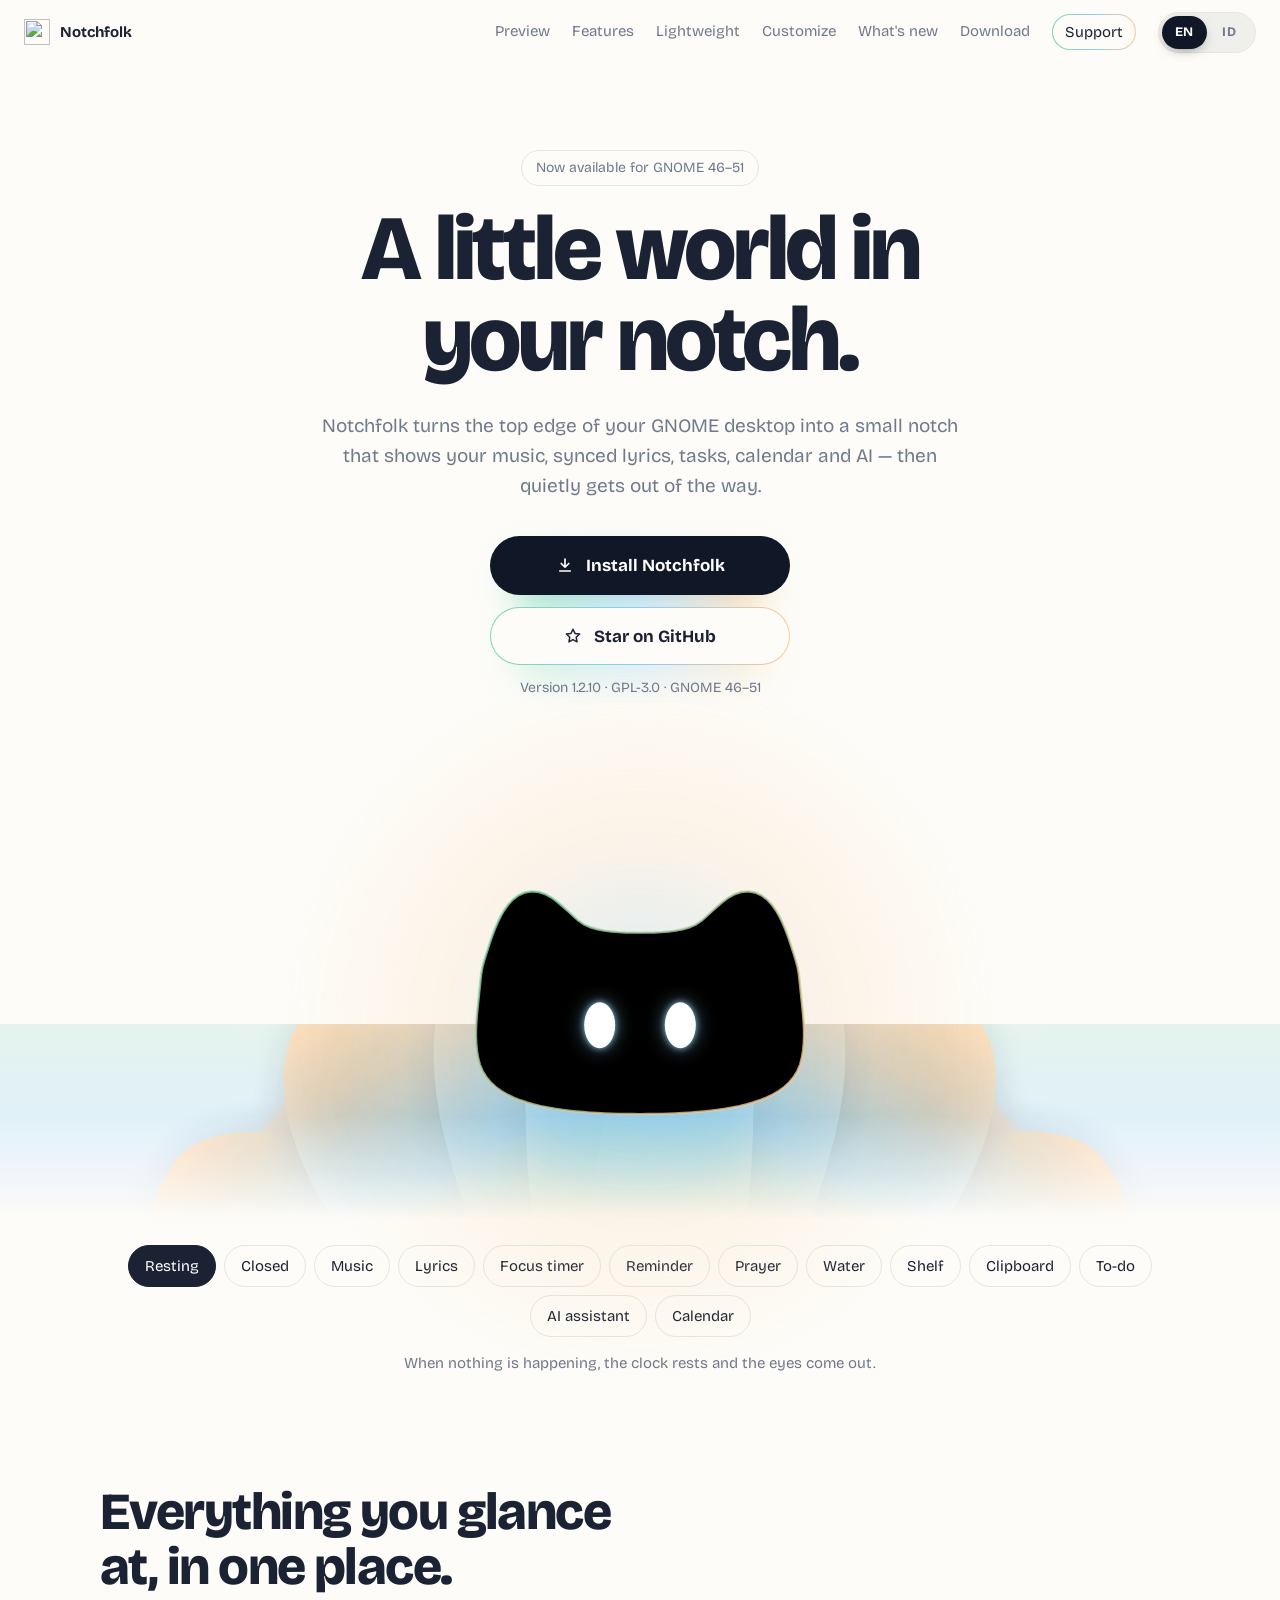
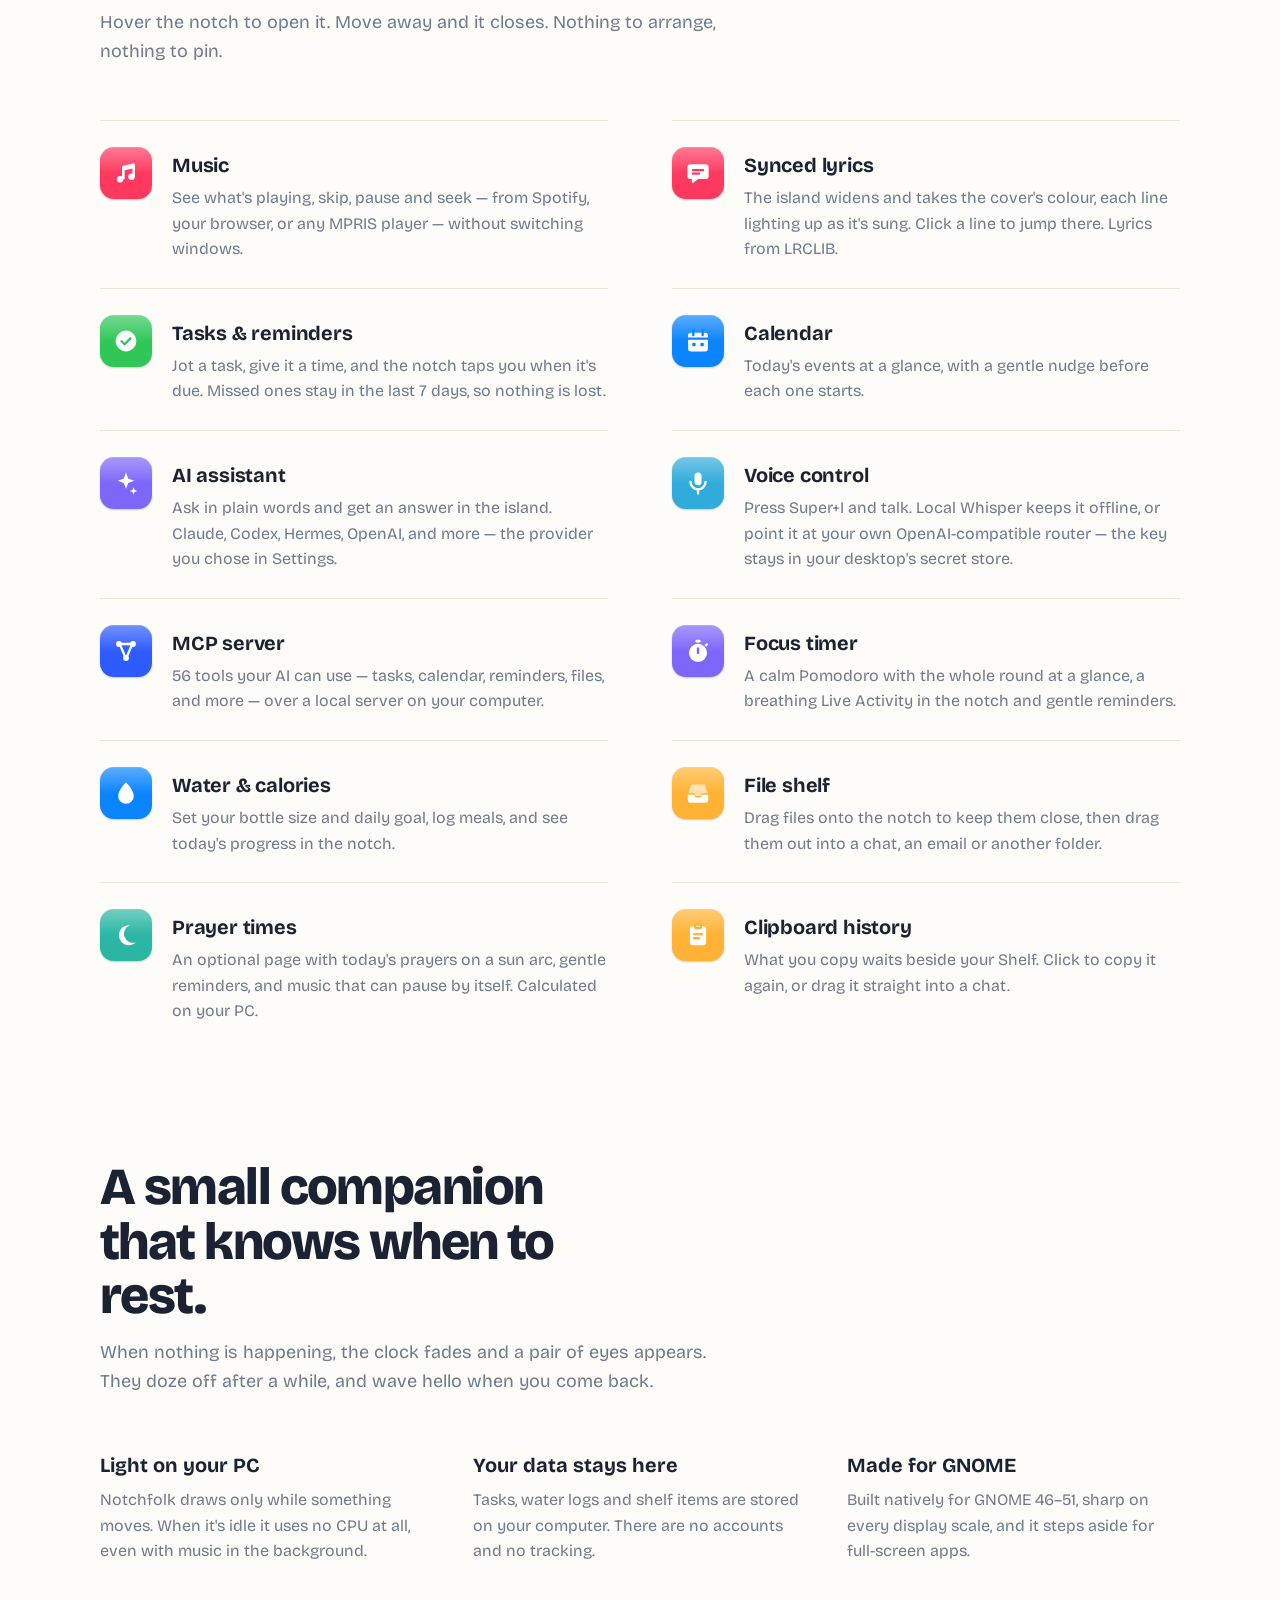
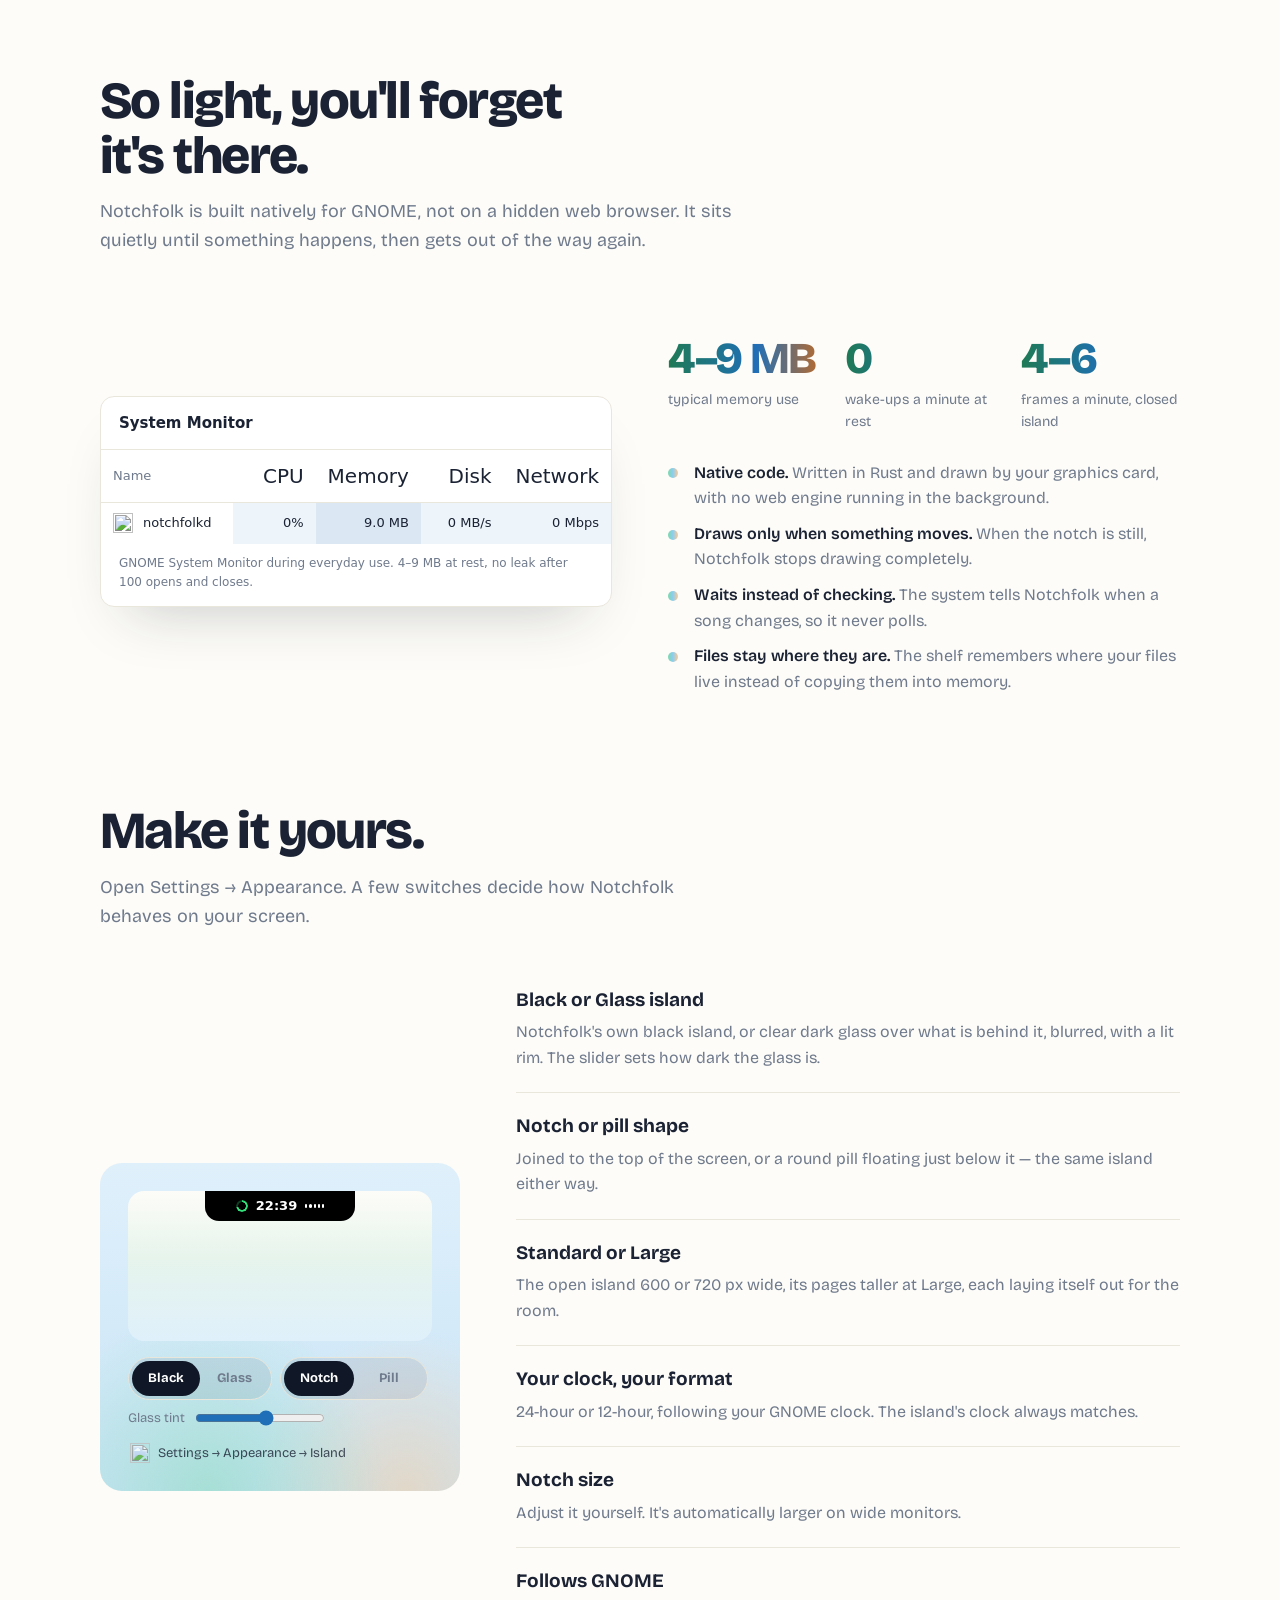
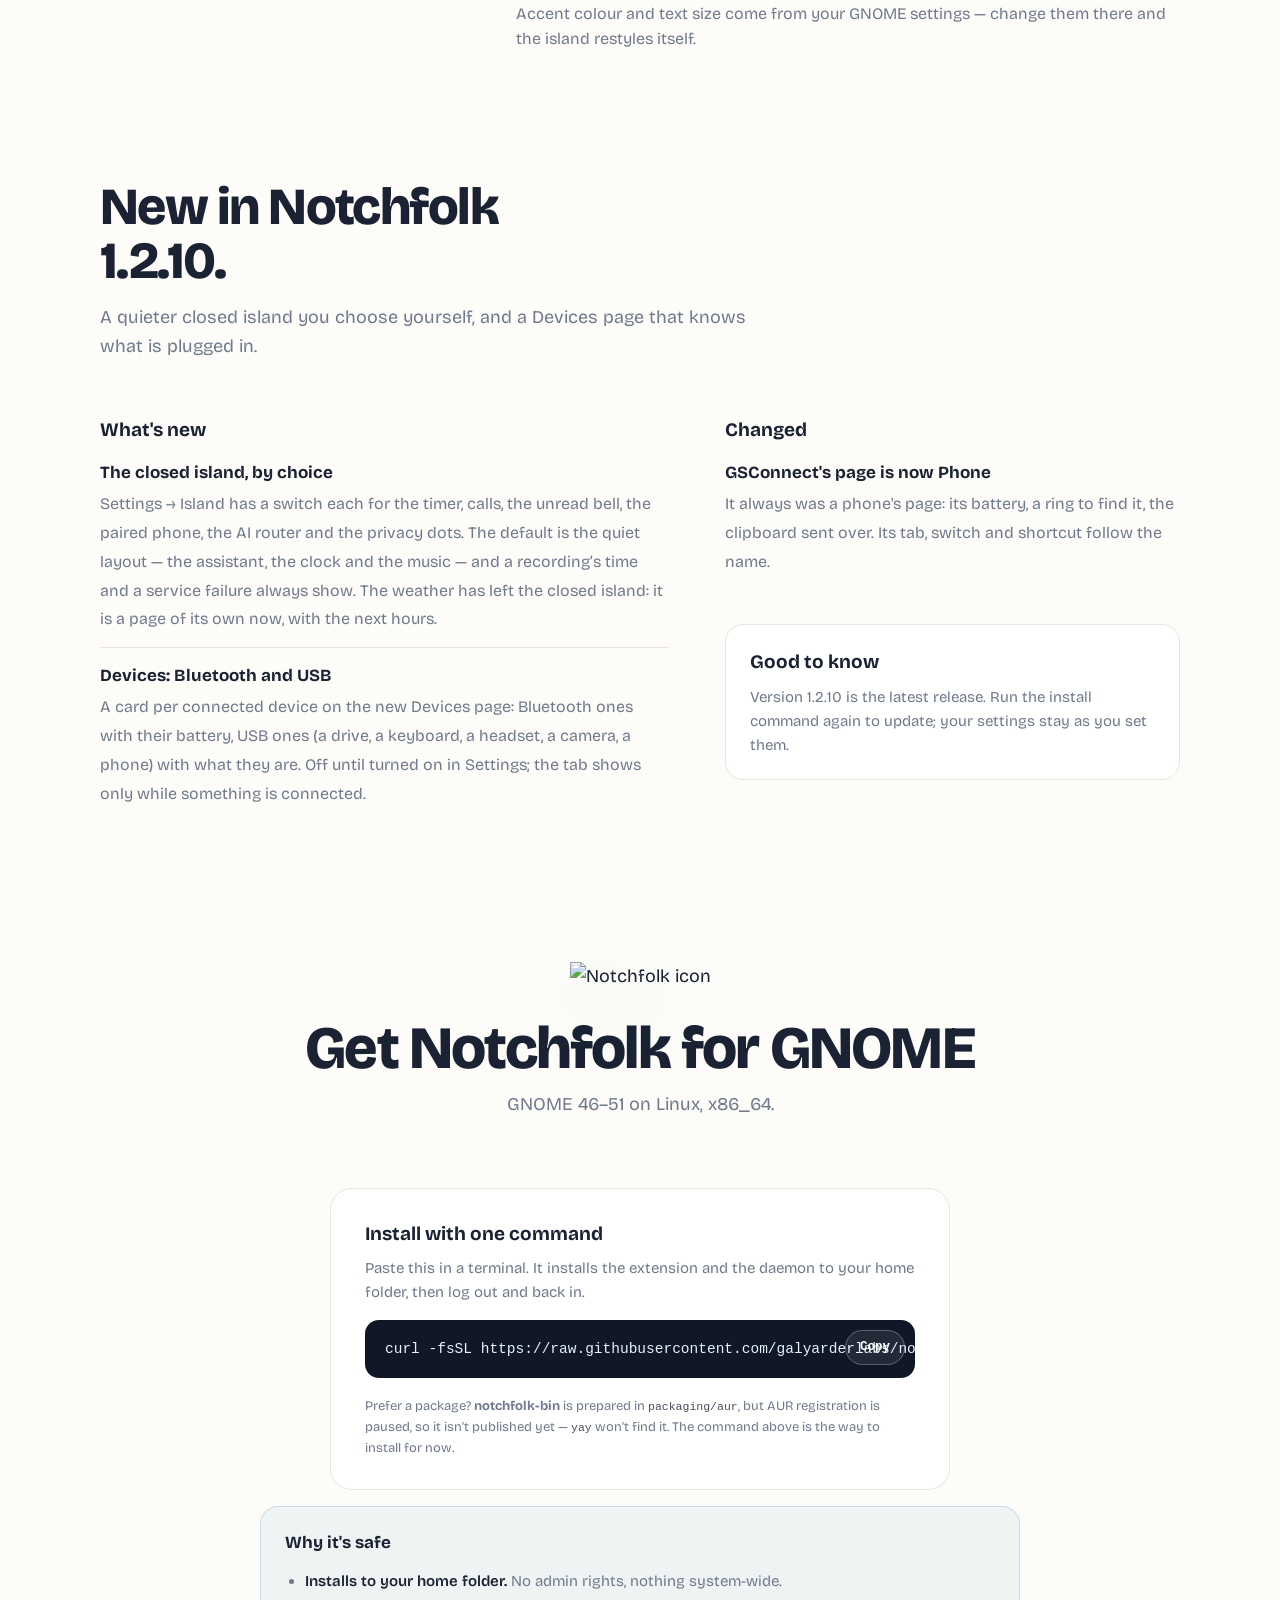
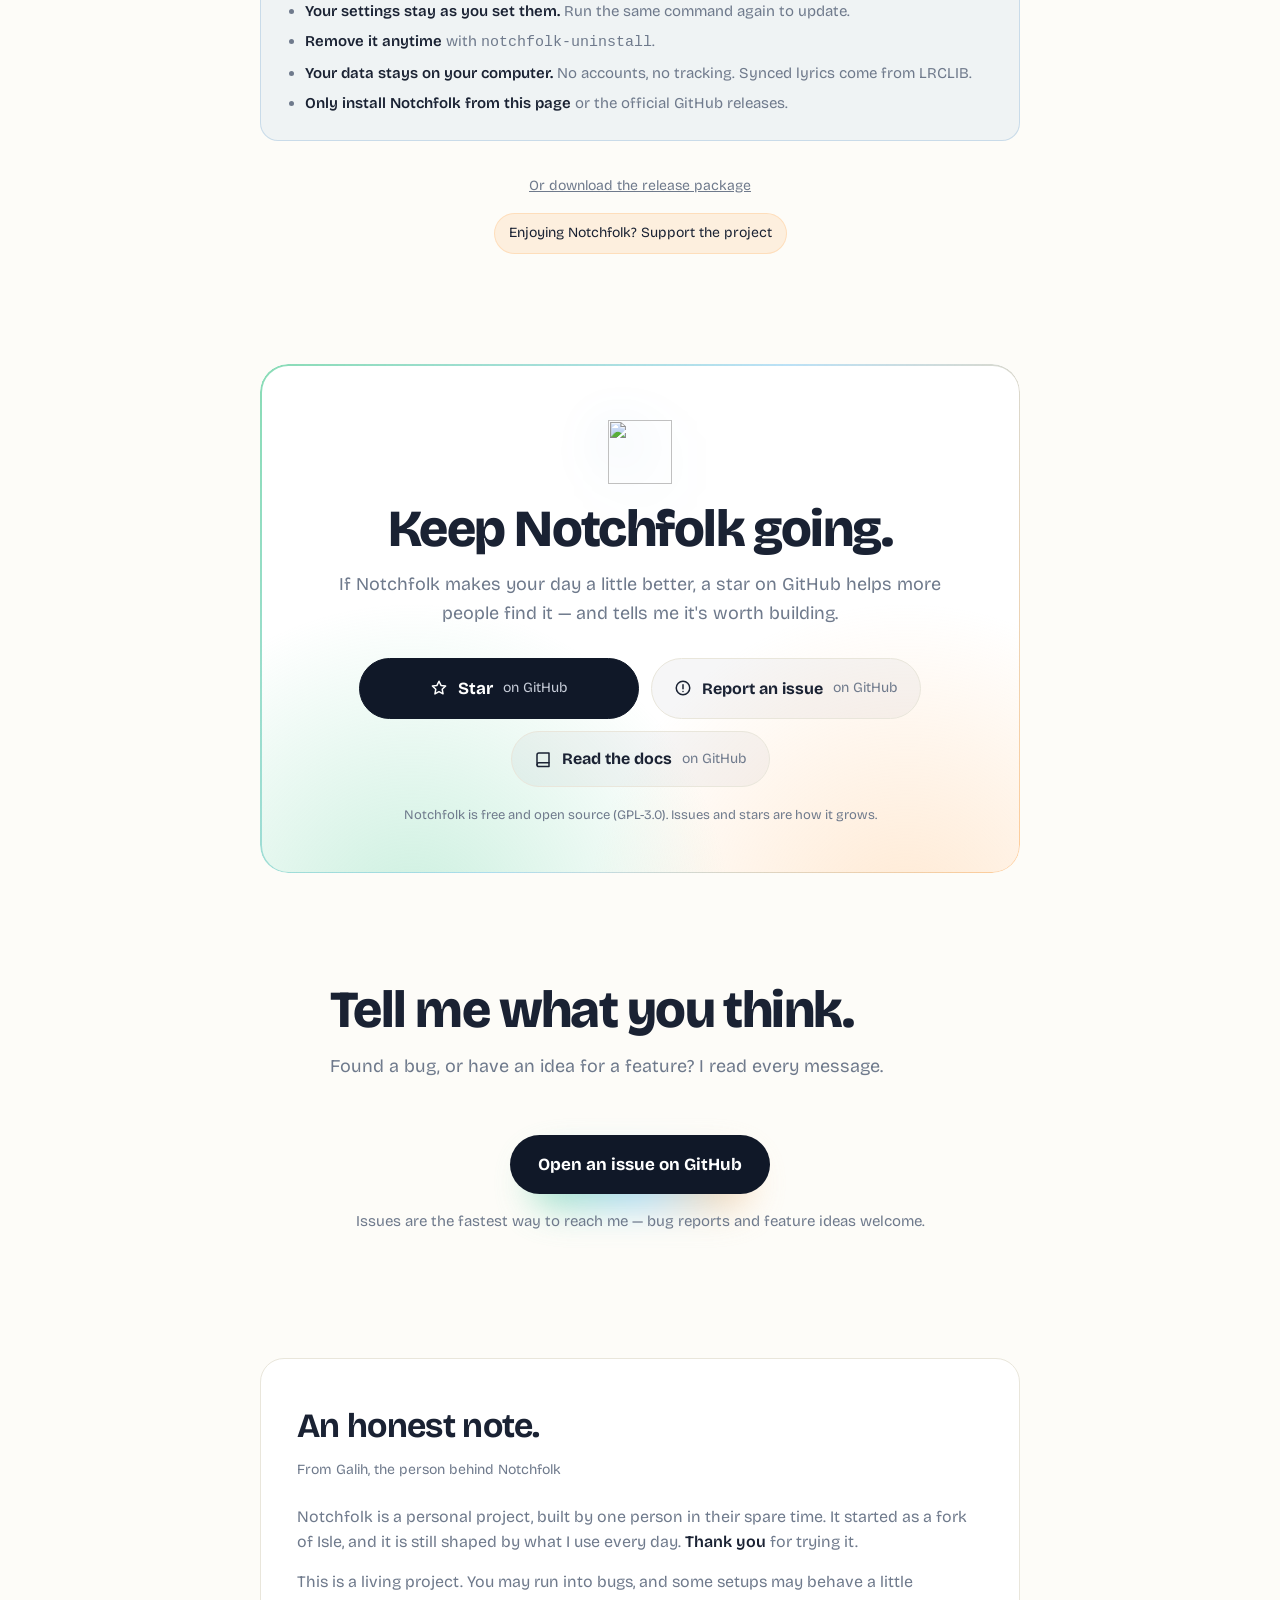
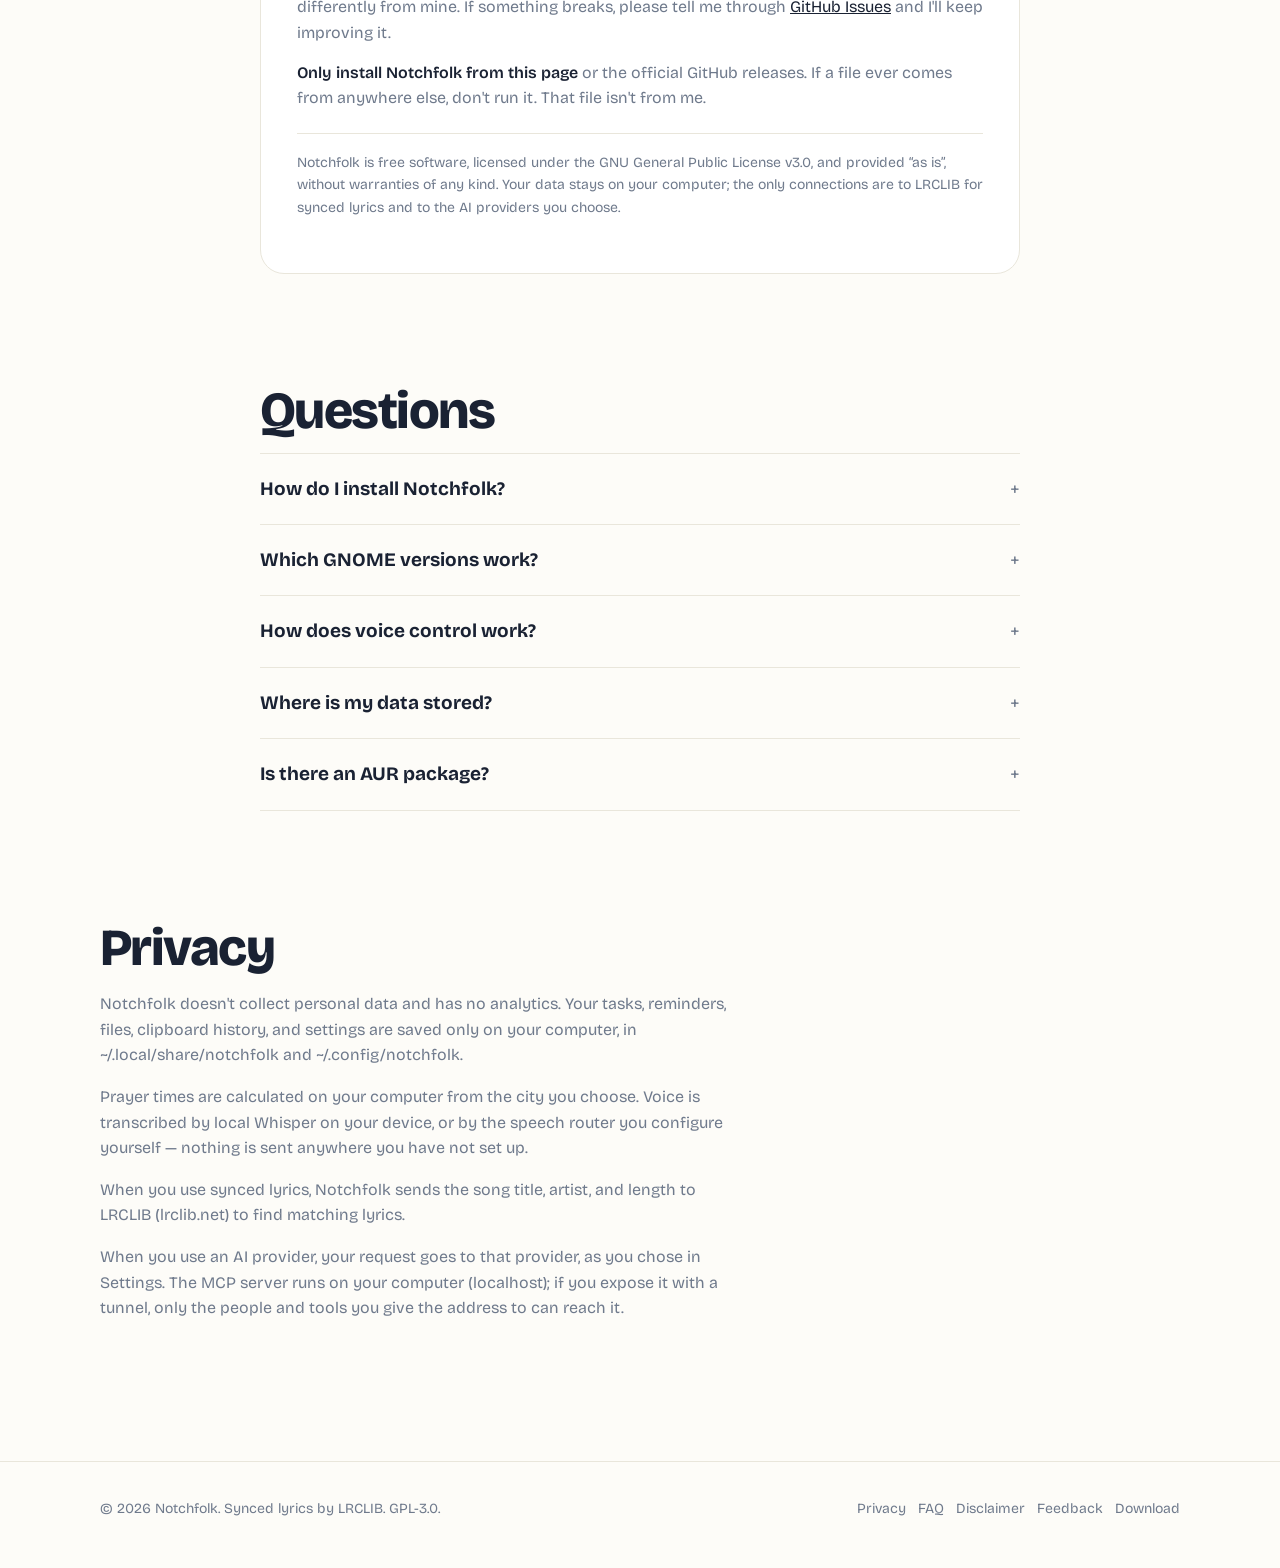
==== docs/index.html @ e4ed9cf8 "Merge pull request #57 from galyarderlabs/vibe/compact-privacy-dots-27dba9 feat(compact): the privac" ====
<!DOCTYPE html>
<html lang="en">
<head>
<meta charset="utf-8">
<meta name="viewport" content="width=device-width, initial-scale=1, viewport-fit=cover">
<title>Notchfolk: a living notch for GNOME</title>
<meta name="description" content="Notchfolk turns the top edge of your GNOME desktop into a small, living notch for music, synced lyrics, tasks, calendar and AI.">
<meta property="og:title" content="Notchfolk: a living notch for GNOME">
<meta property="og:description" content="Music, synced lyrics, tasks, calendar, AI assistant and a file shelf, tucked into the top of your screen.">
<meta property="og:image" content="https://galyarderlabs.github.io/notchfolk/images/banner.png">
<meta property="og:url" content="https://galyarderlabs.github.io/notchfolk/">
<meta name="twitter:card" content="summary">
<link rel="icon" type="image/png" href="images/icon.png">
<link rel="preconnect" href="https://fonts.googleapis.com">
<link rel="preconnect" href="https://fonts.gstatic.com" crossorigin>
<link href="https://fonts.googleapis.com/css2?family=Bricolage+Grotesque:opsz,wght@12..96,400..800&display=swap" rel="stylesheet">
<style>
/* ===== Tokens ================================================================ */
:root {
  color-scheme: light;
  --void: #fdfcf8;
  --panel: #ffffff;
  --ink: #1a2233;
  --mist: #6f7a8c;
  --line: #e9e6db;
  --cyan: #1f6fb8;
  --indigo: #1f7a54;
  --violet: #c96a1e;
  --glow: linear-gradient(90deg, #7dd8ae, #8ecdf0 50%, #ffc890);
  --font: "Bricolage Grotesque", "Segoe UI Variable Display", "Segoe UI", system-ui, sans-serif;
  --ui: "Cantarell", "Segoe UI Variable Text", "Segoe UI", system-ui, sans-serif; /* huruf di dalam notch = huruf aplikasinya */
  --spring: cubic-bezier(0.34, 1.32, 0.5, 1);
  --u: 1.3; /* skala notch di layar laptop: 1 dp = --u px (diatur JS) */
}
* { box-sizing: border-box; }
html { scroll-behavior: smooth; -webkit-text-size-adjust: 100%; }
body {
  margin: 0; background: var(--void); color: var(--ink);
  font-family: var(--font); font-size: 18px; line-height: 1.6;
  -webkit-font-smoothing: antialiased;
  padding-bottom: env(safe-area-inset-bottom, 0px);
}
a { color: inherit; }
:focus-visible { outline: 2px solid var(--cyan); outline-offset: 3px; border-radius: 6px; }
.wrap { width: min(1080px, 100% - 48px); margin-inline: auto; }

/* ===== Bilah atas + notch maskot di tepi halaman ================================= */
.bar {
  position: fixed; inset: 0 0 auto 0; z-index: 40;
  display: flex; justify-content: space-between; align-items: center; gap: 12px;
  padding: calc(12px + env(safe-area-inset-top, 0px)) 24px 12px; font-size: 15px;
  transition: background .3s ease, box-shadow .3s ease;
}
.bar.scrolled {
  background: rgba(253,252,248,.78);
  -webkit-backdrop-filter: blur(20px) saturate(180%);
  backdrop-filter: blur(20px) saturate(180%);
  box-shadow: 0 1px 0 var(--line);
}
.brand { display: flex; align-items: center; gap: 10px; text-decoration: none; font-weight: 700; }
.brand img { width: 26px; height: 26px; }
.bar nav { display: flex; gap: 22px; }
.bar nav a { text-decoration: none; color: var(--mist); }
.bar nav a:hover { color: var(--ink); }


.ambient {
  position: absolute; inset: auto 0 0 0; height: 90%; pointer-events: none;
  background: var(--glow);
  -webkit-mask: linear-gradient(to top, #000, rgba(0,0,0,.55) 30%, rgba(0,0,0,.12) 70%, transparent);
          mask: linear-gradient(to top, #000, rgba(0,0,0,.55) 30%, rgba(0,0,0,.12) 70%, transparent);
}
.eyes { position: absolute; inset: 0; display: flex; justify-content: center; align-items: center; }
.eye {
  border-radius: 50%; background: #fff;
  box-shadow: 0 0 6px 1px rgba(120,190,255,.6), 0 0 14px 4px rgba(80,140,255,.28);
  animation: blink 4.2s infinite;
}
@keyframes blink { 0%, 92%, 100% { transform: scaleY(1); } 95% { transform: scaleY(.1); } }

/* ===== Hero ======================================================================= */
.hero { text-align: center; padding: 150px 0 30px; }
.hero h1 { margin: 0 auto; max-width: 13ch; font-size: clamp(44px, 8vw, 92px); line-height: .98; font-weight: 800; letter-spacing: -.035em; }
.hero .lede { margin: 26px auto 0; max-width: 34em; color: var(--mist); font-size: 19px; }
.cta { margin-top: 34px; display: flex; flex-direction: column; align-items: center; gap: 12px; }
.btn {
  position: relative; display: inline-flex; align-items: center; gap: 12px;
  padding: 16px 28px; border-radius: 999px; background: #101828; color: #fff;
  font-weight: 700; font-size: 17px; text-decoration: none; transition: transform .25s var(--spring);
}
.btn::before { content: ""; position: absolute; inset: 40% 8% -14px; z-index: -1; border-radius: 999px; background: var(--glow); filter: blur(18px); opacity: .75; }
.btn:hover { transform: translateY(-2px); }
.btn svg { width: 18px; height: 18px; }
.cta small { color: var(--mist); font-size: 14px; }

/* ===== Waitlist =================================================================== */
.wl { margin-top: 34px; display: flex; flex-direction: column; align-items: center; gap: 14px; }
.wl form {
  position: relative; display: flex; align-items: center; gap: 6px;
  width: min(460px, 100%); padding: 6px; border-radius: 999px;
  background: rgba(26,34,51,.05); border: 1px solid var(--line);
  transition: border-color .2s;
}
.wl form:focus-within { border-color: rgba(26,34,51,.3); }
.wl form::before { /* cahaya maskot di bawah formulir */
  content: ""; position: absolute; inset: 55% 10% -16px; z-index: -1; border-radius: 999px;
  background: var(--glow); filter: blur(20px); opacity: .55;
}
.wl input[type=email] {
  flex: 1; min-width: 0; height: 46px; padding: 0 18px; border: 0; outline: 0;
  background: transparent; color: var(--ink); font: inherit; font-size: 16px;
}
.wl input::placeholder { color: var(--mist); }
.wl button {
  height: 46px; padding: 0 22px; border: 0; border-radius: 999px; cursor: pointer;
  background: #101828; color: #fff; font: inherit; font-size: 16px; font-weight: 700; white-space: nowrap;
  transition: transform .25s var(--spring), opacity .2s;
}
.wl button:hover { transform: translateY(-1px); }
.wl button:disabled { opacity: .6; cursor: default; transform: none; }
.wl .hp { position: absolute; left: -9999px; width: 1px; height: 1px; opacity: 0; } /* jebakan bot */
.wl .count { color: var(--mist); font-size: 15px; min-height: 1.6em; }
.wl .count b { color: var(--ink); font-variant-numeric: tabular-nums; }
.wl .msg { font-size: 15px; min-height: 1.6em; color: var(--mist); }
.wl .msg:empty { display: none; }
.wl .msg.err { color: #b3261e; }
.wl .done { display: none; align-items: center; gap: 10px; padding: 14px 22px; border-radius: 999px; background: rgba(51,224,122,.12); color: #1f7a54; font-weight: 600; text-align: left; }
.wl.joined form { display: none; }
.wl.joined .done { display: inline-flex; }
.soon { display: inline-block; margin-bottom: 18px; padding: 6px 14px; border-radius: 999px; border: 1px solid var(--line); color: var(--mist); font-size: 14px; }
@media (max-width: 480px) {
  .wl form { flex-direction: column; border-radius: 22px; padding: 8px; }
  .wl input[type=email] { width: 100%; text-align: center; }
  .wl button { width: 100%; }
}

/* ===== Laptop pratinjau ============================================================== */
.preview { padding-top: 90px; }
.laptop {
  position: relative; margin-inline: auto; overflow: hidden;
  height: calc(var(--u) * 260px + 30px);
  -webkit-mask: linear-gradient(#000 72%, transparent);
          mask: linear-gradient(#000 72%, transparent);
}
.lid {
  position: absolute; left: 50%; top: 24px; transform: translateX(-50%);
  width: calc(var(--u) * 1180px); height: 900px;
  border-radius: calc(var(--u) * 24px) calc(var(--u) * 24px) 0 0;
  background: linear-gradient(#3a3d45, #24262c 14px);
  padding: 2px; /* tepi aluminium tipis */
}
.bezel {
  position: absolute; inset: 2px; border-radius: inherit; background: #050506;
  padding: calc(var(--u) * 9px); /* bezel tipis */
}
.cam { position: absolute; top: calc(var(--u) * 3.3px); left: 50%; width: 5px; height: 5px; margin-left: -2.5px; border-radius: 50%; background: radial-gradient(circle at 40% 40%, #2b3a55, #0b0f18); }
.screen {
  position: absolute; inset: calc(var(--u) * 9px); bottom: 0; overflow: hidden;
  border-radius: calc(var(--u) * 15px) calc(var(--u) * 15px) 0 0;
  background: #1b2a6b; /* cadangan sebelum wallpaper tergambar */
}

/* Wallpaper: "bunga" cahaya berwarna maskot di atas langit terang.
   Bagian atas sengaja terang supaya notch hitam tampak menonjol. Gambar statis = ringan. */
.wall {
  position: absolute; left: 0; right: 0; top: 0; height: calc(var(--u) * 320px); overflow: hidden;
  background:
    radial-gradient(70% 60% at 50% -12%, #ffffff 0%, rgba(255,255,255,.65) 30%, transparent 62%),
    linear-gradient(180deg, #fdfcf8 0%, #e6f4ec 30%, #dff0fb 60%, #ece3fd 100%);
}
.petal {
  position: absolute; left: 50%; top: calc(var(--u) * 430px);
  width: calc(var(--u) * 175px); height: calc(var(--u) * 420px); margin-left: calc(var(--u) * -87.5px);
  transform-origin: 50% 0; transform: rotate(calc(var(--r) + 180deg));
  border-radius: 50% 50% 46% 46% / 64% 64% 36% 36%;
  background: linear-gradient(0deg, rgba(255,200,144,.95) 0%, rgba(142,205,240,.92) 38%, rgba(125,216,174,.88) 72%, rgba(255,255,255,.95) 100%);
  box-shadow: inset 0 calc(var(--u) * -18px) calc(var(--u) * 40px) rgba(255,255,255,.35), 0 0 calc(var(--u) * 30px) rgba(26,34,51,.15);
  opacity: .9;
}
.petal.back { width: calc(var(--u) * 260px); margin-left: calc(var(--u) * -130px); height: calc(var(--u) * 380px); opacity: .5; filter: blur(calc(var(--u) * 3px)); }
.wall .shine { position: absolute; inset: 0; background: radial-gradient(45% 40% at 50% 30%, rgba(255,255,255,.35), transparent 70%); mix-blend-mode: soft-light; }

/* ===== Notch tiruan (ukuran dalam dp, diskalakan --u) ================================== */
.mn-holder { position: absolute; top: 0; left: 50%; transform: translateX(-50%) scale(var(--u)); transform-origin: top center; }
.mn {
  --w: 150px; --h: 30px; --r: 14px; --e: 10px;
  position: relative; width: var(--w); height: var(--h); transform-origin: 50% 0;
  background: #000; border-radius: 0 0 var(--r) var(--r);
  transition: width .62s var(--spring), height .62s var(--spring), border-radius .45s ease;
  font-family: var(--ui); color: #fff; font-size: 13px; line-height: 1;
  box-shadow: 0 14px 34px -16px rgba(0,0,0,.95);
}
.mn::before, .mn::after { content: ""; position: absolute; top: 0; width: var(--e); height: var(--e); transition: width .45s, height .45s; }
.mn::before { right: 100%; background: radial-gradient(circle at 0 100%, transparent calc(var(--e) - .5px), #000 var(--e)); }
.mn::after { left: 100%; background: radial-gradient(circle at 100% 100%, transparent calc(var(--e) - .5px), #000 var(--e)); }
.mn[data-s="music"], .mn[data-s="pomo"], .mn[data-s="water"], .mn[data-s="shelf"], .mn[data-s="todo"], .mn[data-s="prayer"], .mn[data-s="clip"], .mn[data-s="ai"], .mn[data-s="cal"] { --w: 420px; --h: 140px; --r: 32px; --e: 22px; }
.mn[data-s="lyrics"] { --w: 520px; --h: 140px; --r: 32px; --e: 22px; }
.mn[data-s="remind"], .mn[data-s="notif"] { --w: 310px; --h: 60px; --r: 19px; --e: 13px; }

.ly { position: absolute; inset: 0; overflow: hidden; border-radius: inherit; opacity: 0; pointer-events: none;
  transform: scale(.86, .9); transform-origin: 50% 0; transition: opacity .16s ease, transform .2s ease; } /* isi melebar dari tengah atas & memudar masuk (seperti aplikasi) */
.mn[data-s="pet"] .l-pet, .mn[data-s="idle"] .l-idle, .mn[data-s="music"] .l-music,
.mn[data-s="lyrics"] .l-lyrics, .mn[data-s="pomo"] .l-pomo, .mn[data-s="water"] .l-water,
.mn[data-s="shelf"] .l-shelf, .mn[data-s="todo"] .l-todo,
.mn[data-s="prayer"] .l-prayer, .mn[data-s="remind"] .l-remind, .mn[data-s="notif"] .l-notif, .mn[data-s="ai"] .l-ai, .mn[data-s="cal"] .l-cal, .mn[data-s="clip"] .l-clip,
.mn:is([data-s="music"], [data-s="pomo"], [data-s="water"], [data-s="shelf"], [data-s="todo"], [data-s="prayer"], [data-s="clip"], [data-s="ai"], [data-s="cal"]) :is(.l-hdr, .l-dots) {
  opacity: 1; transform: none; transition: opacity .55s ease .1s, transform .5s cubic-bezier(.2,.85,.25,1) .05s;
}
.a { position: absolute; }
.vc { transform: translateY(-50%); }
.hc { transform: translateX(-50%); }
.c { transform: translate(-50%, -50%); }
.dim { color: rgba(255,255,255,.5); }
.sb { font-weight: 600; }
.b { font-weight: 700; }

/* Baris status */
.ring {
  width: 15px; height: 15px; border-radius: 50%;
  background: conic-gradient(#33e07a 0 var(--p, 72%), rgba(51,224,122,.28) 0);
  -webkit-mask: radial-gradient(circle, transparent 4.6px, #000 5px); mask: radial-gradient(circle, transparent 4.6px, #000 5px);
}
.bars { display: flex; gap: 2px; align-items: center; height: 14px; }
.bars i { width: 2.2px; border-radius: 2px; background: #fff; height: 30%; animation: eq .9s ease-in-out infinite alternate; }
.bars i:nth-child(2) { animation-delay: -.3s; } .bars i:nth-child(3) { animation-delay: -.6s; }
.bars i:nth-child(4) { animation-delay: -.15s; } .bars i:nth-child(5) { animation-delay: -.45s; }
@keyframes eq { to { height: 100%; } }
.ttl { left: 15px; top: 19px; font-size: 15px; font-weight: 600; }

/* Panah & titik halaman */
.arw { width: 22px; height: 22px; border-radius: 50%; background: rgba(255,255,255,.28); display: grid; place-items: center; }
.arw svg { width: 9px; height: 9px; stroke: #fff; stroke-width: 2.4; fill: none; stroke-linecap: round; stroke-linejoin: round; }
.dots { left: 210px; top: 133px; transform: translate(-50%, -50%); display: flex; gap: 4.5px; align-items: center; }
.dots i { width: 3.6px; height: 3.6px; border-radius: 2px; background: rgba(255,255,255,.45); transition: width .4s var(--spring), background .3s; }
.mn[data-s="music"] .dots i:nth-child(1), .mn[data-s="pomo"] .dots i:nth-child(2), .mn[data-s="water"] .dots i:nth-child(3),
.mn[data-s="shelf"] .dots i:nth-child(4), .mn[data-s="todo"] .dots i:nth-child(5) { width: 15px; background: #fff; }

/* Pemutar */
.art {
  border-radius: 10px; overflow: hidden;
  background:
    linear-gradient(115deg, transparent 0 46%, rgba(255,255,255,.75) 46% 48%, transparent 48%),
    radial-gradient(circle at 34% 58%, #2e7fe0 0 22%, transparent 23%),
    radial-gradient(circle at 34% 58%, transparent 0 30%, #5aa6f2 31% 33%, transparent 34%),
    repeating-linear-gradient(0deg, rgba(46,127,224,.18) 0 2px, transparent 2px 7px),
    linear-gradient(160deg, #eef5ff, #cfe2fb);
}
.prog { height: 4px; border-radius: 2px; background: rgba(255,255,255,.22); overflow: hidden; }
.prog i { display: block; height: 100%; background: #fff; border-radius: 2px; width: 70%; animation: play 40s linear infinite; }
@keyframes play { from { width: 52%; } to { width: 100%; } }
svg.ctl { width: 17px; height: 17px; fill: #fff; } /* tombol prev / play / next */
.bub { width: 17px; height: 15px; }

/* Lirik */
.l-lyrics .ambient { background: linear-gradient(90deg, #2c64b8, #3a7ad0 50%, #2a5aa8); height: 82%; opacity: .95; }
.lyr { left: 264px; width: 234px; top: 16px; bottom: 4px; overflow: hidden;
  -webkit-mask: linear-gradient(transparent, #000 22%, #000 78%, transparent); mask: linear-gradient(transparent, #000 22%, #000 78%, transparent); }
.lyr ol { list-style: none; margin: 0; padding: 0; transition: transform .7s var(--spring); }
.lyr li { font-weight: 700; font-size: 16px; line-height: 1.25; padding: 4.5px 0; color: rgba(255,255,255,.3); transform: scale(.93); transform-origin: left center; transition: color .5s, transform .5s; }
.lyr li.on { color: #fff; transform: scale(1); }

/* Pomodoro */
.pring { left: 80px; top: 74px; width: 64px; height: 64px; border-radius: 50%; transform: translate(-50%, -50%);
  background: conic-gradient(from 200deg, #ff5a6e, #ff3a3a, #ff6b5f, #ff5a6e);
  -webkit-mask: radial-gradient(circle, transparent 25.4px, #000 25.8px); mask: radial-gradient(circle, transparent 25.4px, #000 25.8px);
  box-shadow: 0 0 18px rgba(255,70,70,.35); }
.pglow { left: 80px; top: 74px; width: 88px; height: 88px; border-radius: 50%; transform: translate(-50%, -50%); background: radial-gradient(circle, rgba(255,60,60,.32), transparent 65%); }
.pill { height: 28px; border-radius: 14px; background: rgba(255,255,255,.12); display: flex; align-items: center; justify-content: center; gap: 6px; font-size: 12px; }
.pill svg { width: 13px; height: 13px; stroke: #fff; fill: none; stroke-width: 2; stroke-linecap: round; stroke-linejoin: round; }

/* Water */
.sw { left: 162px; top: 37px; width: 34px; height: 20px; border-radius: 10px; background: #2699ff; }
.sw i { position: absolute; right: 2px; top: 2px; width: 16px; height: 16px; border-radius: 50%; background: #fff; display: grid; place-items: center; box-shadow: 0 1px 2px rgba(0,0,0,.35); }
.sw svg { width: 9px; height: 9px; fill: #2699ff; }
.wbar { left: 44px; top: 82.5px; width: 152px; height: 5px; border-radius: 3px; background: linear-gradient(90deg, #66dbff, #2d6bff); }
.wbtn { height: 26px; border-radius: 13px; display: flex; align-items: center; gap: 6px; padding: 0 11px 0 9px; font-size: 12px; }
.wbtn svg { width: 13px; height: 13px; }
.wbar-col { width: 7px; border-radius: 3.5px; position: absolute; bottom: 0; }
.wgrow { transition: height .8s cubic-bezier(.34,1.5,.5,1); }
.wbar { transition: width 1s cubic-bezier(.3,1.2,.5,1) .15s; }
.chart { left: 220px; top: 56px; width: 112px; height: 50px; }
.grid-dot { position: absolute; left: 0; right: -6px; height: 0; border-top: 1.2px dotted rgba(255,255,255,.22); }
.axl { font-size: 9.5px; color: rgba(255,255,255,.5); }

/* Shelf */
.zone { left: 44px; top: 33px; width: 336px; height: 90px; border-radius: 16px; border: 1.4px dashed rgba(255,255,255,.3); background: rgba(255,255,255,.03); }

/* To-do */
.trow { left: 202px; width: 176px; height: 28px; border-radius: 9px; background: rgba(40,120,60,.38); display: flex; align-items: center; gap: 7px; padding-left: 7px; font-size: 12px; color: rgba(255,255,255,.75); }
.trow s { text-decoration-thickness: 1.2px; }
.chk { width: 16px; height: 16px; border-radius: 50%; background: #2fd06b; display: grid; place-items: center; flex: none; }
.chk svg { width: 9px; height: 9px; stroke: #fff; stroke-width: 2.6; fill: none; stroke-linecap: round; stroke-linejoin: round; }

/* Peek */
.pk-ring { left: 35px; top: 30px; width: 30px; height: 30px; transform: translate(-50%, -50%); }
.pk-ring svg { width: 100%; height: 100%; transform: rotate(-90deg); }
.pk-ring .arc { transition: stroke-dashoffset 1s cubic-bezier(.2,.8,.2,1) .35s; }

/* Shelf: zona drop, kartu file, dan file yang diseret (pratinjau) */
.sh-zone { left: 44px; top: 33px; width: 336px; height: 90px; transition: opacity .35s ease; }
.sh-zone .zone { left: 0; top: 0; transition: border-color .3s, background .3s, transform .4s var(--spring); }
.sh-icon .sh-arrow { transition: transform .45s var(--spring); }
.sh-t1, .sh-t2, .sh-sub { transition: opacity .3s, transform .35s; white-space: nowrap; }
.sh-t2 { opacity: 0; transform: translate(-50%, calc(-50% + 5px)); }
.l-shelf.hover .zone { border-color: rgba(255,255,255,.8); background: rgba(255,255,255,.08); transform: scale(1.02); }
.l-shelf.hover .sh-arrow { transform: translateY(6px); animation: bob .7s ease-in-out .45s infinite alternate; }
.l-shelf.hover .sh-t1 { opacity: 0; transform: translate(-50%, calc(-50% - 5px)); }
.l-shelf.hover .sh-t2 { opacity: 1; transform: translate(-50%, -50%); }
.l-shelf.hover .sh-sub { opacity: 0; }
@keyframes bob { to { transform: translateY(9px); } }
/* Ada kartu: zona hilang, kecuali saat file baru melayang (jadi lapisan gelap di atas kartu) */
.l-shelf.has .sh-zone { opacity: 0; }
.l-shelf.has.hover .sh-zone { opacity: 1; }
.l-shelf.has .sh-zone .zone { background: rgba(0,0,0,.72); }
.l-shelf.has.hover .sh-zone .zone { background: rgba(10,14,24,.82); }
.sh-clear { left: 62px; top: 19px; height: 16px; padding: 0 9px; border-radius: 8px; background: rgba(255,255,255,.13); font-size: 9.5px; display: flex; align-items: center; opacity: 0; transition: opacity .3s; }
.l-shelf.has .sh-clear { opacity: .85; }
.sh-card { top: 31px; width: 62px; display: flex; flex-direction: column; align-items: center; opacity: 0; }
.sh-card.in { opacity: 1; animation: fall .75s cubic-bezier(.34,1.6,.5,1) both; }
@keyframes fall { from { transform: translateY(-34px) scale(.7); opacity: 0; } 35% { opacity: 1; } to { transform: none; opacity: 1; } }
.sh-thumb { width: 44px; height: 44px; margin-top: 6px; border-radius: 9px; overflow: hidden; display: block; }
.sh-thumb svg { width: 100%; height: 100%; display: block; }
.t-img { background: radial-gradient(circle at 72% 30%, #fff3c4 0 12%, transparent 13%), linear-gradient(180deg, #56c2ff 0 55%, #f3d38f 55% 70%, #2e9bd6 70%); }
.sh-name { margin-top: 10px; font-size: 10.5px; font-weight: 600; max-width: 62px; overflow: hidden; text-overflow: ellipsis; white-space: nowrap; }
.sh-size { margin-top: 4px; font-size: 9.5px; color: rgba(255,255,255,.5); }
/* File yang sedang diseret di layar (kursor + pratinjau) */
.ghost { position: absolute; z-index: 3; left: 30%; top: 0; width: 0; height: 0; opacity: 0; pointer-events: none;
  transition: left 1.25s cubic-bezier(.45,.05,.25,1), top 1.25s cubic-bezier(.45,.05,.25,1), opacity .3s, transform .35s ease; }
.ghost .g-thumb { position: absolute; left: calc(var(--u) * -6px); top: calc(var(--u) * -40px); width: calc(var(--u) * 46px); height: calc(var(--u) * 46px); border-radius: calc(var(--u) * 9px); opacity: .85; box-shadow: 0 8px 24px rgba(0,0,0,.45); overflow: hidden; }
.ghost .g-thumb svg { width: 100%; height: 100%; display: block; }
.ghost .g-cur { position: absolute; left: 0; top: 0; width: calc(var(--u) * 15px); height: calc(var(--u) * 22px); filter: drop-shadow(0 1px 1px rgba(0,0,0,.5)); }
.ghost .g-badge { position: absolute; left: calc(var(--u) * 14px); top: calc(var(--u) * 18px); padding: 2px 7px; border-radius: 4px; background: #fff; color: #1b1f2a; font: 600 calc(var(--u) * 9px)/1.5 var(--ui); white-space: nowrap; box-shadow: 0 2px 6px rgba(0,0,0,.3); }
.ghost.in { opacity: 1; }
.ghost.drop { opacity: 0; transform: scale(.4); }

/* Shelf: cahaya gradasi maskot di dalam notch saat file melayang / dilepas */
.sh-amb { opacity: 0; transition: opacity .7s ease; background: linear-gradient(90deg, #7dd8ae, #8ecdf0 50%, #ffc890) !important; height: 85% !important; }
.mn-holder.near .sh-amb { opacity: .45; }
.mn-holder.swell .sh-amb { opacity: .8; transition: opacity .45s ease; }

/* ===== Kustomisasi (menu tray) ======================================================== */
.custom { display: grid; grid-template-columns: minmax(0, 360px) 1fr; gap: 56px; align-items: center; }
.tray-wrap { position: relative; padding: 28px; border-radius: 22px; background:
  radial-gradient(70% 80% at 30% 100%, rgba(125,216,174,.45), transparent 70%),
  radial-gradient(60% 70% at 85% 100%, rgba(255,200,144,.45), transparent 70%),
  linear-gradient(180deg, #dff0fb, #c9e4f7); }
.tray-menu { font-family: var(--ui); background: #f9f9fb; color: #1b1b1f; border-radius: 10px; padding: 6px;
  box-shadow: 0 18px 40px -12px rgba(16,24,64,.45), 0 0 0 1px rgba(0,0,0,.06); font-size: 15px; }
.tray-menu .it { display: grid; grid-template-columns: 28px 1fr; align-items: center; padding: 9px 12px 9px 6px; border-radius: 6px; transition: background .2s; }
.tray-menu .it.on { background: rgba(0,0,0,.05); }
.tray-menu .it svg { width: 15px; height: 15px; margin-left: 6px; }
.tray-menu hr { border: 0; border-top: 1px solid rgba(0,0,0,.1); margin: 6px 4px; }
.tray-hint { margin: 14px 2px 0; font-size: 13px; color: #1a2233; opacity: .8; display: flex; align-items: center; gap: 8px; }
.tray-hint img { width: 20px; height: 20px; }
.opts { display: grid; gap: 4px; }
.opt { padding: 18px 0; border-top: 1px solid var(--line); cursor: default; }
.opt:first-child { border-top: 0; padding-top: 0; }
.opt h3 { margin: 0 0 4px; font-size: 19px; }
.opt p { margin: 0; color: var(--mist); font-size: 16px; }

/* ===== Peringatan saat download ======================================================== */
.trust { text-align: left; max-width: 760px; margin: 70px auto 0; }
.trust h3 { font-size: 22px; margin: 0 0 8px; letter-spacing: -.01em; }
.trust > p { color: var(--mist); margin: 0 0 22px; font-size: 16px; }
.warn-grid { display: grid; grid-template-columns: 1fr 1fr; gap: 16px; }
.warn { padding: 22px 24px; border: 1px solid var(--line); border-radius: 18px; background: var(--panel); }
.warn .tag { display: inline-block; font-size: 12px; font-weight: 600; letter-spacing: .04em; text-transform: uppercase; color: var(--cyan); margin-bottom: 8px; }
.warn h4 { margin: 0 0 10px; font-size: 17px; }
.warn ol { margin: 0; padding-left: 20px; font-size: 15px; }
.warn li { padding: 3px 0; }
.warn li::marker { color: var(--mist); }
.why { margin-top: 16px; padding: 22px 24px; border-radius: 18px; background: rgba(31,111,184,.06); border: 1px solid rgba(31,111,184,.18); }
.why h4 { margin: 0 0 10px; font-size: 17px; }
.why ul { margin: 0; padding-left: 20px; color: var(--mist); font-size: 15px; }
.why li { padding: 3px 0; }
.why li b { color: var(--ink); font-weight: 600; }
.why a { color: var(--ink); }
.hash { margin: 16px 0 0; font-size: 13px; color: var(--mist); }
.hash code { font-size: 11.5px; word-break: break-all; color: var(--ink); opacity: .8; }
.dl-count { color: var(--mist); font-size: 14px; min-height: 1.4em; }
.dl-count b { color: var(--ink); font-variant-numeric: tabular-nums; }

/* ===== Dukungan & masukan ================================================================ */
.support { text-align: center; }
.support .sec-title, .support .sec-lede { margin-left: auto; margin-right: auto; }
.donate { display: flex; flex-wrap: wrap; justify-content: center; gap: 12px; }
.donate a { display: inline-flex; align-items: center; gap: 10px; padding: 14px 22px; border-radius: 999px; text-decoration: none; font-weight: 700; font-size: 16px;
  border: 1px solid var(--line); background: rgba(26,34,51,.04); transition: transform .25s var(--spring), border-color .2s; }
.donate a:hover { transform: translateY(-2px); border-color: rgba(26,34,51,.25); }
.donate a span { font-weight: 400; color: var(--mist); font-size: 14px; }
.donate a svg { width: 18px; height: 18px; flex: none; }
/* Dua tombol dukungan (Yapp & PayPal): sama-sama putih dan sama ukurannya */
.donate a.primary { min-width: 280px; justify-content: center; }
.donate a .pp-img { height: 24px; width: auto; display: block; }
.donate a { white-space: nowrap; }
@media (max-width: 560px) {
  /* Layar kecil: tombol dukungan bertumpuk dengan lebar sama, isi di tengah */
  .donate { flex-direction: column; align-items: stretch; max-width: 320px; margin: 0 auto; }
  .donate a, .donate a.primary { justify-content: center; padding: 15px 20px; font-size: 16px; }
}
.fb { max-width: 620px; margin: 0 auto; text-align: left; }
.fb form { display: grid; gap: 12px; }
.fb textarea, .fb input[type=text] {
  width: 100%; padding: 14px 16px; border-radius: 14px; border: 1px solid var(--line); outline: 0;
  background: rgba(26,34,51,.04); color: var(--ink); font: inherit; font-size: 16px; resize: vertical; transition: border-color .2s; }
.fb textarea { min-height: 130px; }
.fb textarea:focus, .fb input[type=text]:focus { border-color: rgba(26,34,51,.3); }
.fb ::placeholder { color: var(--mist); }
.fb .row { display: flex; gap: 12px; align-items: center; justify-content: space-between; flex-wrap: wrap; }
.fb button { height: 48px; padding: 0 24px; border: 0; border-radius: 999px; cursor: pointer; background: #101828; color: #fff; font: inherit; font-weight: 700; font-size: 16px; }
.fb button:disabled { opacity: .6; cursor: default; }
.fb .msg { font-size: 15px; color: var(--mist); }
.fb .msg.ok { color: #1f7a54; }
.fb .msg.err { color: #b3261e; }
.fb .hp { position: absolute; left: -9999px; width: 1px; height: 1px; opacity: 0; }

@media (max-width: 760px) {
  .custom, .warn-grid { grid-template-columns: 1fr; }
  .custom { gap: 32px; }
}

/* ===== Ringan (pemakaian RAM) =========================================================== */
.light { display: grid; grid-template-columns: 1fr 1fr; gap: 56px; align-items: center; }
.tm { font-family: var(--ui); background: #ffffff; border-radius: 14px; overflow: hidden; border: 1px solid var(--line);
  box-shadow: 0 30px 60px -30px rgba(26,34,51,.25); }
.tm-title { padding: 14px 18px; font-size: 15px; font-weight: 600; color: #1a2233; border-bottom: 1px solid var(--line); }
.tm-grid { display: grid; grid-template-columns: 1.6fr repeat(4, 1fr); font-size: 13px; }
.tm-grid > div { padding: 10px 12px; text-align: right; color: #1a2233; }
.tm-grid .h { color: var(--mist); border-bottom: 1px solid var(--line); }
.tm-grid .h b { display: block; font-size: 20px; font-weight: 400; color: #1a2233; }
.tm-grid .nm { text-align: left; display: flex; align-items: center; gap: 10px; }
.tm-grid .nm img { width: 20px; height: 20px; }
.tm-grid .v { background: rgba(31,111,184,.08); font-variant-numeric: tabular-nums; }
.tm-grid .v.hi { background: rgba(31,111,184,.16); }
.tm-note { padding: 10px 18px 14px; font-size: 12px; color: var(--mist); }
.stats { display: grid; grid-template-columns: repeat(3, 1fr); gap: 18px; margin: 28px 0 26px; }
.stat b { display: block; font-size: clamp(30px, 4vw, 44px); font-weight: 800; letter-spacing: -.03em; line-height: 1;
  background: linear-gradient(90deg, #1f7a54, #1f6fb8 55%, #c96a1e); -webkit-background-clip: text; background-clip: text; color: transparent; }
.stat span { display: block; margin-top: 8px; color: var(--mist); font-size: 14px; }
.why-light { margin: 0; padding: 0; list-style: none; display: grid; gap: 10px; }
.why-light li { color: var(--mist); font-size: 16px; padding-left: 26px; position: relative; }
.why-light li::before { content: ""; position: absolute; left: 0; top: .55em; width: 10px; height: 10px; border-radius: 50%; background: var(--glow); }
.why-light li b { color: var(--ink); font-weight: 600; }
@media (max-width: 760px) {
  .light { grid-template-columns: 1fr; gap: 32px; }
  .tm-grid { font-size: 12px; } .tm-grid .h b { font-size: 16px; }
}

/* ===== Sorotan donasi ==================================================================== */
.support-card { position: relative; max-width: 760px; margin: 0 auto; padding: 56px 32px 48px; border-radius: 28px; overflow: hidden;
  background:
    radial-gradient(60% 90% at 20% 110%, rgba(125,216,174,.4), transparent 70%),
    radial-gradient(60% 90% at 85% 110%, rgba(255,200,144,.4), transparent 70%),
    var(--panel); }
.support-card::before { /* garis tepi bergradasi warna maskot */
  content: ""; position: absolute; inset: 0; border-radius: inherit; padding: 1.5px; pointer-events: none;
  background: linear-gradient(120deg, rgba(125,216,174,.9), rgba(142,205,240,.6), rgba(255,200,144,.9));
  -webkit-mask: linear-gradient(#000 0 0) content-box, linear-gradient(#000 0 0); -webkit-mask-composite: xor; mask-composite: exclude; }
.support-card .mascot-mini { width: 64px; height: 64px; margin: 0 auto 18px; display: block; filter: drop-shadow(0 12px 24px rgba(31,111,184,.3)); }
.support-card .sec-lede { margin-bottom: 30px; }
.donate a.primary { background: #101828; color: #fff; border-color: #101828; padding: 16px 28px; font-size: 17px; position: relative; }
.donate a.primary span { color: #c7cdd9; }
.donate a.primary::before { content: ""; position: absolute; inset: 40% 8% -14px; z-index: -1; border-radius: 999px; background: var(--glow); filter: blur(18px); opacity: .8; }
.support-note { margin: 18px 0 0; font-size: 13px; color: var(--mist); }
.bar nav a.nav-support { color: var(--ink); padding: 5px 12px; border-radius: 999px; margin: -5px 0;
  background: linear-gradient(var(--void), var(--void)) padding-box, var(--glow) border-box; border: 1px solid transparent; }
.support-nudge { display: inline-flex; align-items: center; gap: 8px; margin-top: 4px; font-size: 14px; color: var(--ink); text-decoration: none;
  padding: 8px 14px; border-radius: 999px; background: rgba(255,200,144,.25); border: 1px solid rgba(255,200,144,.45); transition: background .2s; }
.support-nudge:hover { background: rgba(255,200,144,.35); }

/* ===== Catatan jujur ======================================================================= */
.note { max-width: 760px; margin: 0 auto; padding: 40px 36px; border-radius: 24px; border: 1px solid var(--line); background: var(--panel); }
.note h2 { margin: 0 0 6px; font-size: clamp(26px, 3.4vw, 34px); letter-spacing: -.02em; }
.note .from { margin: 0 0 22px; color: var(--mist); font-size: 14px; }
.note p { margin: 0 0 14px; color: var(--mist); font-size: 16px; }
.note p b { color: var(--ink); font-weight: 600; }
.note .legal { margin-top: 22px; padding-top: 18px; border-top: 1px solid var(--line); font-size: 14px; }
.note a { color: var(--ink); }

/* ===== Intro pratinjau: maskot melayang di depan, mundur ke layar, menjadi notch ===============
   Lapisan ini menutupi seluruh laptop (termasuk bezel) dengan warna latar halaman, jadi awalnya benar-benar gelap.
   Maskot dan cahayanya berada DI LUAR layar; laptop baru terlihat lewat transisi lingkaran. */
.preview { position: relative; }
.intro { position: absolute; left: 0; right: 0; z-index: 6; pointer-events: none; display: none; overflow: visible; }
.intro-shade { position: absolute; inset: 0; background: var(--void); will-change: clip-path; }
.intro-glow { position: absolute; left: 0; top: 0; border-radius: 50%; opacity: 0; will-change: transform, opacity;
  background: radial-gradient(closest-side, rgba(142,205,240,.55), rgba(255,200,144,.25) 55%, transparent); }
.intro svg { position: absolute; left: 0; top: 0; overflow: visible; }
.intro .eyes-g { filter: drop-shadow(0 0 3px rgba(142,205,240,.9)) drop-shadow(0 0 9px rgba(142,205,240,.45)); }
.preview.pre .intro { display: block; }
.preview.pre .mn-holder { opacity: 0; }

/* ===== Dukungan lebih terlihat: tombol di hero + ucapan terima kasih setelah download ========== */
/* Dua tombol setara: Download (putih) dan Support (gradasi maskot), sama ukuran, sejajar */
.cta-row { display: flex; flex-direction: column; align-items: center; gap: 12px; }
.cta-row .btn { width: 300px; max-width: 86vw; justify-content: center; box-sizing: border-box; white-space: nowrap; }
/* Support: gaya garis tepi bergradasi (seperti awal), ukuran sama dengan tombol Download */
.btn-coffee { background: linear-gradient(var(--void), var(--void)) padding-box, var(--glow) border-box; border: 1.5px solid transparent;
  color: var(--ink); padding: 14.5px 26.5px; }
.btn-coffee::before { opacity: .35; }
.btn-coffee svg { stroke: currentColor; }

.btn-support { display: inline-flex; align-items: center; gap: 10px; padding: 15px 24px; border-radius: 999px; color: var(--ink);
  font-weight: 700; font-size: 17px; text-decoration: none; border: 1.5px solid transparent;
  background: linear-gradient(var(--void), var(--void)) padding-box, var(--glow) border-box; transition: transform .25s var(--spring), box-shadow .25s; }
.btn-support:hover { transform: translateY(-2px); box-shadow: 0 10px 30px -12px rgba(91,77,255,.6); }
.btn-support i { font-style: normal; }
.ty { position: fixed; left: 50%; bottom: calc(20px + env(safe-area-inset-bottom, 0px)); z-index: 60; width: min(460px, calc(100% - 28px));
  display: flex; align-items: center; gap: 14px; padding: 16px 16px 16px 18px; border-radius: 20px; background: #101828; color: #eceff7; border: 1px solid #232326;
  box-shadow: 0 30px 70px -24px rgba(0,0,0,.8); opacity: 0; pointer-events: none; transform: translate(-50%, 24px) scale(.98);
  transition: opacity .35s ease, transform .55s var(--spring); }
.ty.show { opacity: 1; pointer-events: auto; transform: translate(-50%, 0) scale(1); }
.ty img { width: 42px; height: 42px; flex: none; }
.ty .ty-t { flex: 1; min-width: 0; }
.ty .ty-t b { display: block; font-size: 15px; }
.ty .ty-t span { display: block; font-size: 13.5px; color: rgba(236,239,247,.65); margin-top: 2px; }
.ty .ty-go { flex: none; padding: 10px 16px; border-radius: 999px; background: #fff; color: #05060c; font-weight: 700; font-size: 14px; text-decoration: none; white-space: nowrap; }
.ty .ty-x { flex: none; width: 30px; height: 30px; border-radius: 50%; border: 0; background: rgba(236,239,247,.08); color: rgba(236,239,247,.7); font-size: 18px; line-height: 1; cursor: pointer; }
@media (prefers-reduced-motion: reduce) { .ty { transition: opacity .2s; } }

/* ===== Pilihan bahasa (EN / ID) ============================================================ */
.bar-r { display: flex; align-items: center; gap: 22px; }
.lang { position: relative; display: inline-grid; grid-template-columns: 1fr 1fr; padding: 3px; border-radius: 999px;
  background: rgba(26,34,51,.06); border: 1px solid var(--line); }
.lang button { position: relative; z-index: 1; border: 0; background: none; color: var(--mist); font: inherit; font-size: 13px;
  font-weight: 700; letter-spacing: .04em; padding: 6px 13px; cursor: pointer; border-radius: 999px; transition: color .25s; }
.lang button[aria-pressed="true"] { color: #fff; }
.lang button:focus-visible { outline: 2px solid var(--cyan); outline-offset: 2px; }
.lang-thumb { position: absolute; top: 3px; bottom: 3px; left: 3px; width: calc(50% - 3px); border-radius: 999px; background: #101828;
  box-shadow: 0 4px 14px -6px rgba(0,0,0,.6); transition: transform .45s var(--spring); }
.lang[data-l="id"] .lang-thumb { transform: translateX(100%); }
@media (prefers-reduced-motion: reduce) { .lang-thumb { transition: none; } }
@media (prefers-reduced-transparency: reduce) {
  .bar.scrolled { background: var(--void); -webkit-backdrop-filter: none; backdrop-filter: none; }
}

/* Tombol pratinjau */
.try { margin-top: 26px; display: flex; flex-wrap: wrap; justify-content: center; gap: 8px; }
.try button {
  font: inherit; font-size: 15px; color: var(--ink); background: transparent;
  border: 1px solid var(--line); border-radius: 999px; padding: 8px 16px; cursor: pointer;
  transition: background .2s, border-color .2s, color .2s;
}
.try button:hover { border-color: rgba(26,34,51,.3); }
.try button[aria-pressed="true"] { background: var(--ink); color: #fff; border-color: var(--ink); }
.cap { text-align: center; color: var(--mist); font-size: 15px; margin: 14px 0 0; min-height: 1.6em; }

/* ===== Fitur ======================================================================== */
section { padding: 110px 0 0; }
section[id] { scroll-margin-top: 84px; }
.sec-title { font-size: clamp(32px, 4.4vw, 52px); line-height: 1.05; letter-spacing: -.03em; font-weight: 800; margin: 0 0 14px; max-width: 16ch; }
.sec-lede { color: var(--mist); max-width: 36em; margin: 0 0 54px; }
.features { display: grid; grid-template-columns: repeat(2, 1fr); column-gap: 64px; }
.feature { display: grid; grid-template-columns: 52px 1fr; gap: 20px; padding: 26px 0; border-top: 1px solid var(--line); align-items: start; }
.feature h3 { margin: 2px 0 4px; font-size: 20px; letter-spacing: -.01em; }
.feature p { margin: 0; color: var(--mist); font-size: 16px; }

/* Ikon gaya aplikasi: squircle bergradasi, kilap halus di atas, bayangan berwarna */
.app {
  position: relative; width: 52px; height: 52px; border-radius: 14px;
  display: grid; place-items: center;
  background: linear-gradient(180deg, rgba(255,255,255,.14), rgba(255,255,255,0) 55%), var(--c);
  box-shadow: inset 0 0.5px 0 rgba(255,255,255,.22), 0 1px 2px rgba(0,0,0,.2);
}
.app::after { content: ""; position: absolute; inset: 0; border-radius: inherit; background: linear-gradient(180deg, rgba(255,255,255,.22), transparent 48%); pointer-events: none; }
.app svg { position: relative; z-index: 1; width: 28px; height: 28px; fill: #fff; stroke: none; }
.app svg .cut { fill: none; stroke: var(--c); stroke-width: 2; stroke-linecap: round; stroke-linejoin: round; }
.app svg .ln { fill: none; stroke: #fff; stroke-width: 2; stroke-linecap: round; stroke-linejoin: round; }
.app .fill { fill: var(--g, #fff); stroke: none; }

.quiet { display: grid; grid-template-columns: repeat(3, 1fr); gap: 40px; }
.quiet h3 { font-size: 20px; margin: 0 0 6px; }
.quiet p { margin: 0; color: var(--mist); font-size: 16px; }

/* ===== Yang baru di 1.1 ================================================================= */
.news { display: grid; grid-template-columns: 1.25fr 1fr; gap: 56px; align-items: start; }
.news h3 { margin: 0 0 8px; font-size: 19px; }
.news ul { list-style: none; margin: 0; padding: 0; }
.news li { padding: 14px 0; border-top: 1px solid var(--line); }
.news li:first-child { border-top: 0; padding-top: 6px; }
.news li b { display: block; margin-bottom: 3px; font-size: 17px; }
.news li span { color: var(--mist); font-size: 16px; }
.news-note { margin-top: 34px; padding: 22px 24px; border-radius: 18px; border: 1px solid var(--line); background: var(--panel); }
.news-note p { margin: 0 0 8px; color: var(--mist); font-size: 15px; }
.news-note p:last-child { margin-bottom: 0; }
@media (max-width: 760px) { .news { grid-template-columns: 1fr; gap: 36px; } }


/* ===== Mockup 1.2: notch menyusut tanpa pantulan, adegan baru ===== */
.mn[data-s="clip"] .l-hdr .bars { opacity: 0; }
.mn.shrink { transition: width .5s cubic-bezier(.3,0,.15,1), height .5s cubic-bezier(.3,0,.15,1), border-radius .45s ease; }
.mn[data-s="clip"] .dots i:nth-child(4), .mn[data-s="prayer"] .dots i:nth-child(6), .mn[data-s="ai"] .dots i:nth-child(7), .mn[data-s="cal"] .dots i:nth-child(8) { width: 15px; background: #fff; }
.pm-bar { width: 38px; } .ly.play .pm-bar { animation: pmBar 9s linear forwards; }
@keyframes pmBar { from { width: 38px; } to { width: 54px; } }
.pm-run { width: 4px; } .ly.play .pm-run { animation: pmRun 9s linear forwards; }
@keyframes pmRun { from { width: 4px; } to { width: 12px; } }
.pm-head { transform: translateX(250.4px); } .ly.play .pm-head { animation: pmHead 9s linear forwards; }
@keyframes pmHead { from { transform: translateX(250.4px); } to { transform: translateX(258.4px); } }
.pm-lab { color: rgba(255,255,255,.4); } .pm-lab.past { color: rgba(255,255,255,.75); } .pm-lab.on { color: #fff; font-weight: 700; }
.pr-bar { width: 0; } .ly.play .pr-bar { animation: prBar 1.4s cubic-bezier(.3,.7,.2,1) .2s forwards; }
@keyframes prBar { to { width: 96px; } }
.pr-arc { stroke-dasharray: .7 1; stroke-dashoffset: .7; } .ly.play .pr-arc { animation: prArc 1.6s cubic-bezier(.45,.05,.25,1) .25s forwards; }
@keyframes prArc { to { stroke-dashoffset: 0; } }
.pr-sun { opacity: 0; transform: scale(.3); } .ly.play .pr-sun { animation: prSun 2.6s cubic-bezier(.3,1.4,.5,1) 1.6s forwards; }
@keyframes prSun { 0% { opacity: 0; transform: scale(.3); } 30% { opacity: 1; transform: scale(1.12); } 55% { transform: scale(.98); } 100% { opacity: 1; transform: scale(1); } }
.rm-moon { opacity: 0; transform: rotate(-150deg) scale(.5); } .ly.play .rm-moon { animation: rmMoon 1.1s cubic-bezier(.2,.8,.2,1) .25s forwards; }
@keyframes rmMoon { to { opacity: 1; transform: none; } }
.rm-wave { left: 24px; right: 24px; bottom: 3px; height: 5px; border-radius: 3px; background: linear-gradient(90deg, #19b8ff, #2d5bff, #7b4bff); opacity: 0; }
.ly.play .rm-wave { animation: rmWave 3.2s ease-in-out .5s infinite alternate; }
@keyframes rmWave { from { opacity: .35; } to { opacity: .75; } }
.cb-card { top: 34px; width: 74px; height: 80px; border-radius: 12px; background: rgba(255,255,255,.07); padding: 9px; box-sizing: border-box; display: flex; flex-direction: column; justify-content: space-between; }
.cb-t { font-size: 9.5px; line-height: 1.3; color: #fff; display: -webkit-box; -webkit-line-clamp: 3; -webkit-box-orient: vertical; overflow: hidden; }
.cb-s { font-size: 8.2px; color: rgba(255,255,255,.45); }
.ly.play .cb-card { animation: cbShift .6s cubic-bezier(.2,.85,.25,1) .9s backwards; }
.ly.play .cb-new { animation: cbDrop .6s cubic-bezier(.3,1.25,.5,1) .9s backwards; box-shadow: 0 0 0 1.5px rgba(124,122,255,.7); }
@keyframes cbShift { from { transform: translateX(-82px); } }
@keyframes cbDrop { from { opacity: 0; transform: translateY(-26px) scale(.88); } }
.ly.play.l-notif .a:first-child { animation: nfPop .55s cubic-bezier(.3,1.6,.5,1) .15s backwards; }
@keyframes nfPop { from { transform: scale(0); } }

/* ===== Download, FAQ, footer ============================================================= */
.download { text-align: center; padding-top: 140px; }
.download .icon { width: 132px; height: 132px; filter: drop-shadow(0 24px 40px rgba(31,111,184,.3)); }
.download h2 { font-size: clamp(36px, 5vw, 60px); line-height: 1.02; letter-spacing: -.03em; margin: 28px 0 10px; font-weight: 800; }
.download > p { color: var(--mist); margin: 0 auto; max-width: 30em; }
.steps { text-align: left; max-width: 620px; margin: 70px auto 0; padding: 30px 34px; border: 1px solid var(--line); border-radius: 22px; background: var(--panel); }
.steps h3 { margin: 0 0 6px; font-size: 19px; }
.steps > p { margin: 0 0 16px; color: var(--mist); font-size: 15px; }
.steps ol { margin: 0; padding-left: 22px; font-size: 16px; }
.steps li { padding: 4px 0; }
.steps li::marker { color: var(--mist); }
.steps .hash { margin: 18px 0 0; font-size: 13px; color: var(--mist); }
.steps .hash code { font-size: 11.5px; word-break: break-all; color: var(--ink); opacity: .8; }
.faq { max-width: 760px; }
details { border-top: 1px solid var(--line); padding: 20px 0; }
details:last-of-type { border-bottom: 1px solid var(--line); }
summary { cursor: pointer; font-weight: 700; font-size: 19px; list-style: none; display: flex; justify-content: space-between; gap: 20px; }
summary::-webkit-details-marker { display: none; }
summary::after { content: "+"; color: var(--mist); font-weight: 400; transition: transform .25s; }
details[open] summary::after { transform: rotate(45deg); }
details p { margin: 12px 0 0; color: var(--mist); font-size: 16px; max-width: 40em; }
#privacy p { color: var(--mist); max-width: 40em; font-size: 16px; }
footer { margin-top: 140px; padding: 36px 0 50px; border-top: 1px solid var(--line); color: var(--mist); font-size: 14px; }
footer .wrap { display: flex; flex-wrap: wrap; justify-content: space-between; gap: 16px; }
footer a { text-decoration: none; }
footer a:hover { color: var(--ink); }

@media (max-width: 960px) {
  .bar nav { display: none; }
}
@media (max-width: 760px) {
  body { font-size: 17px; }
  .hero { padding-top: 120px; }
  .features, .quiet { grid-template-columns: 1fr; }
  .quiet { gap: 28px; }
  section { padding-top: 80px; }
  .steps { padding: 24px 22px; }
}
@media (prefers-reduced-motion: reduce) {
  *, *::before, *::after { animation: none !important; transition: none !important; }
  html { scroll-behavior: auto; }
}

/* ===== Notchfolk: mini island demo (Customize) ======================================= */
.set-wrap { position: relative; padding: 28px; border-radius: 22px; background:
  radial-gradient(70% 80% at 30% 100%, rgba(125,216,174,.45), transparent 70%),
  radial-gradient(60% 70% at 85% 100%, rgba(255,200,144,.45), transparent 70%),
  linear-gradient(180deg, #dff0fb, #c9e4f7); }
.mini-stage { height: 150px; border-radius: 16px; overflow: hidden; position: relative;
  background: linear-gradient(180deg, #fdfcf8 0%, #e6f4ec 45%, #dff0fb 100%); }
.mini-island { position: absolute; top: 0; left: 50%; transform: translateX(-50%);
  width: 150px; height: 30px; background: #000; border-radius: 0 0 14px 14px;
  display: flex; align-items: center; justify-content: center; gap: 8px;
  color: #fff; font-family: var(--ui); font-size: 13px; font-weight: 600;
  transition: background .3s, box-shadow .3s, border-radius .45s var(--spring), top .45s var(--spring); }
.mini-island.glass { background: rgba(10,12,20,.55); -webkit-backdrop-filter: blur(8px); backdrop-filter: blur(8px);
  box-shadow: inset 0 0 0 1px rgba(125,216,174,.55), inset 0 0 0 1px rgba(255,200,144,.25), 0 0 18px rgba(142,205,240,.35); }
.mini-island.pill { top: 14px; border-radius: 999px; }
.mini-island.pill:not(.glass) { box-shadow: 0 10px 24px -12px rgba(26,34,51,.45); }
.mini-island.pill.glass { box-shadow: inset 0 0 0 1px rgba(125,216,174,.55), inset 0 0 0 1px rgba(255,200,144,.25),
  0 10px 24px -12px rgba(142,205,240,.5); }
.mini-island .mi-ring { width: 12px; height: 12px; border-radius: 50%;
  background: conic-gradient(#33e07a 0 72%, rgba(51,224,122,.28) 0);
  -webkit-mask: radial-gradient(circle, transparent 3.6px, #000 4px); mask: radial-gradient(circle, transparent 3.6px, #000 4px); }
.set-ctl { display: flex; flex-wrap: wrap; gap: 8px; align-items: center; margin-top: 16px; }
.set-ctl .seg { display: inline-grid; grid-template-columns: 1fr 1fr; padding: 3px; border-radius: 999px;
  background: rgba(26,34,51,.08); border: 1px solid var(--line); }
.set-ctl .seg button { border: 0; background: none; color: var(--mist); font: inherit; font-size: 13px; font-weight: 700;
  padding: 7px 16px; cursor: pointer; border-radius: 999px; transition: background .2s, color .2s; }
.set-ctl .seg button[aria-pressed="true"] { background: #101828; color: #fff; }
.set-ctl label { font-size: 13px; color: var(--mist); display: flex; align-items: center; gap: 8px; }
.set-ctl input[type=range] { accent-color: #1f6fb8; width: 130px; }
.set-hint { margin: 14px 2px 0; font-size: 13px; color: #1a2233; opacity: .8; display: flex; align-items: center; gap: 8px; }
.set-hint img { width: 20px; height: 20px; }
/* ===== Notchfolk: install command block ============================================== */
.cmd { position: relative; text-align: left; background: #101828; color: #e6f0ff; border-radius: 14px;
  padding: 18px 20px; font-family: ui-monospace, SFMono-Regular, Menlo, Consolas, monospace; font-size: 14.5px;
  line-height: 1.55; overflow-x: auto; white-space: nowrap; }
.cmd code { font: inherit; color: inherit; }
.cmd .copy { position: absolute; top: 10px; right: 10px; border: 1px solid rgba(255,255,255,.25); background: rgba(255,255,255,.08);
  color: #fff; font: inherit; font-size: 12.5px; font-weight: 700; padding: 7px 14px; border-radius: 999px; cursor: pointer;
  transition: background .2s, border-color .2s; }
.cmd .copy:hover { background: rgba(255,255,255,.16); }
/* ===== Notchfolk: AI + Calendar preview layers ======================================= */
.ai-q { left: 44px; top: 34px; max-width: 240px; padding: 9px 13px; border-radius: 13px 13px 4px 13px;
  background: rgba(255,255,255,.12); font-size: 12.5px; line-height: 1.35; }
.ai-a { left: 44px; top: 76px; max-width: 330px; font-size: 12.5px; line-height: 1.4; color: rgba(255,255,255,.85); }
.ai-a b { color: #fff; }
.cal-row { left: 44px; width: 332px; height: 26px; border-radius: 8px; background: rgba(255,255,255,.07);
  display: flex; align-items: center; gap: 9px; padding: 0 11px; font-size: 12px; }
.cal-row .dot { width: 7px; height: 7px; border-radius: 50%; flex: none; }
.cal-row b { font-weight: 600; }
.cal-row span { color: rgba(255,255,255,.55); margin-left: auto; font-size: 11px; }

.download .why { text-align: left; max-width: 760px; margin: 16px auto 0; }
</style>
</head>
<body>

<header class="bar">
  <a class="brand" href="#top"><img src="images/icon.png" alt="">Notchfolk</a>
  <div class="bar-r">
  <nav aria-label="Main">
    <a href="#preview">Preview</a>
    <a href="#features">Features</a>
    <a href="#light">Lightweight</a>
    <a href="#customize">Customize</a>
    <a href="#new">What's new</a>
    <a href="#download">Download</a>
    <a class="nav-support" href="#support">Support</a>
  </nav>
  <div class="lang" role="group" aria-label="Language" data-l="en">
    <i class="lang-thumb" aria-hidden="true"></i>
    <button type="button" data-l="en" aria-pressed="true">EN</button>
    <button type="button" data-l="id" aria-pressed="false">ID</button>
  </div>
  </div>
</header>


<main id="top">
  <div class="wrap hero">
    <span class="soon">Now available for GNOME 46–51</span>
    <h1>A little world in your notch.</h1>
    <p class="lede">Notchfolk turns the top edge of your GNOME desktop into a small notch that shows your music, synced lyrics, tasks, calendar and AI — then quietly gets out of the way.</p>
    <div class="cta">
      <div class="cta-row">
        <a class="btn" href="#download">
          <svg viewBox="0 0 24 24" fill="none" stroke="currentColor" stroke-width="2.2" stroke-linecap="round" stroke-linejoin="round"><path d="M12 4v11M7 10l5 5 5-5M5 20h14"/></svg>
          Install Notchfolk
        </a>
        <a class="btn btn-coffee js-support" href="https://github.com/galyarderlabs/notchfolk" target="_blank" rel="noopener">
          <svg viewBox="0 0 24 24" fill="none" stroke="currentColor" stroke-width="2" stroke-linecap="round" stroke-linejoin="round"><path d="M12 3l2.7 5.6 6.1.8-4.5 4.3 1.1 6.1L12 16.9 6.6 19.8l1.1-6.1L3.2 9.4l6.1-.8z"/></svg>
          Star on GitHub
        </a>
      </div>
      <small>Version <span class="js-ver">1.2.10</span> · GPL-3.0 · GNOME 46–51</small>
      <span class="dl-count js-dlcount"></span>
    </div>
  </div>

  <!-- ================= Pratinjau di laptop ================= -->
  <section id="preview" class="preview">
    <div class="intro" id="intro" aria-hidden="true">
      <div class="intro-shade"></div>
      <div class="intro-glow"></div>
      <svg><defs><linearGradient id="introRim" x1="0" y1="0" x2="1" y2="1"><stop offset="0" stop-color="#7dd8ae"/><stop offset="1" stop-color="#ffc890"/></linearGradient></defs>
        <path class="intro-body" fill="#000" stroke="url(#introRim)" stroke-width="2.4"/>
        <g class="eyes-g"><ellipse class="intro-eye" fill="#fff"/><ellipse class="intro-eye" fill="#fff"/></g></svg>
    </div>
    <div class="laptop" id="laptop">
      <div class="lid"><i class="lid-shade" aria-hidden="true"></i><div class="bezel"><span class="cam"></span>
        <div class="screen">
          <div class="wall" aria-hidden="true">
            <i class="petal back" style="--r:-76deg"></i><i class="petal back" style="--r:76deg"></i>
            <i class="petal back" style="--r:-48deg"></i><i class="petal back" style="--r:48deg"></i>
            <i class="petal back" style="--r:-22deg"></i><i class="petal back" style="--r:22deg"></i>
            <i class="petal" style="--r:-60deg"></i><i class="petal" style="--r:60deg"></i>
            <i class="petal" style="--r:-36deg"></i><i class="petal" style="--r:36deg"></i>
            <i class="petal" style="--r:-14deg"></i><i class="petal" style="--r:14deg"></i>
            <i class="petal" style="--r:0deg"></i>
            <span class="shine"></span>
          </div>
          <div class="ghost" id="ghost" aria-hidden="true"><span class="g-thumb"></span><svg class="g-cur" viewBox="0 0 15 22"><path d="M1 1v17l4.4-4.2 3 6.8 3-1.3-3-6.6H14z" fill="#fff" stroke="#000" stroke-width="1.2" stroke-linejoin="round"/></svg><span class="g-badge">+ Copy</span></div>
          <div class="mn-holder" id="mnHolder">
            <div class="mn" id="mn" data-s="pet" role="img" aria-label="Notchfolk notch preview">

              <!-- Istirahat: maskot -->
              <div class="ly l-pet"><div class="ambient"></div><div class="eyes" style="gap:15px"><i class="eye" style="width:8.4px;height:12.4px"></i><i class="eye" style="width:8.4px;height:12.4px"></i></div></div>

              <!-- Tertutup -->
              <div class="ly l-idle">
                <span class="a ring c" style="left:20px;top:15px"></span>
                <span class="a b c js-time" style="left:75px;top:15px;font-size:16px">18:55</span>
                <span class="a bars c" style="left:131px;top:15px"><i></i><i></i><i></i><i></i><i></i></span>
              </div>

              <!-- Baris status & titik halaman (dipakai beberapa halaman) -->
              <div class="ly l-hdr">
                <span class="a ring c" style="left:146px;top:18px"></span>
                <span class="a vc" style="left:163px;top:18px"><span class="js-date">Thu 15 Oct 2026</span>&nbsp; <b class="js-time">18:55</b></span>
                <span class="a bars c" style="left:396px;top:18px"><i></i><i></i><i></i><i></i><i></i></span>
              </div>
              <div class="ly l-dots"><span class="a dots"><i></i><i></i><i></i><i></i><i></i><i></i><i></i></span></div>

              <!-- Musik -->
              <div class="ly l-music">
                <span class="a art" style="left:22px;top:12px;width:62px;height:62px"></span>
                <span class="a vc sb" style="left:100px;top:47px;font-size:15px">Paper Sky</span>
                <span class="a vc dim" style="left:100px;top:63px;font-size:11.5px">Lumen Coast - Summer Flows</span>
                <span class="a arw c" style="left:395px;top:70px"><svg viewBox="0 0 10 10"><path d="M3.5 1.5 7 5l-3.5 3.5"/></svg></span>
                <span class="a vc" style="left:25px;top:91px">03:13</span>
                <span class="a prog vc" style="left:77px;top:91px;width:260px"><i></i></span>
                <span class="a vc" style="right:25px;top:91px">-01:03</span>
                <svg class="a bub c" style="left:53px;top:118px" viewBox="0 0 18 16"><path d="M4 .8h10a3.2 3.2 0 0 1 3.2 3.2v4.6a3.2 3.2 0 0 1-3.2 3.2H8.4L4.6 15l.5-3.2H4A3.2 3.2 0 0 1 .8 8.6V4A3.2 3.2 0 0 1 4 .8z" fill="none" stroke="rgba(255,255,255,.75)" stroke-width="1.3"/><circle cx="6.3" cy="5.4" r="1.3" fill="rgba(255,255,255,.75)"/><circle cx="11.3" cy="5.4" r="1.3" fill="rgba(255,255,255,.75)"/></svg>
                <svg class="a ctl c" style="left:162.5px;top:118px" viewBox="0 0 24 24"><path d="M11 6 3 12l8 6zM21 6l-8 6 8 6z"/></svg>
                <svg class="a ctl c" style="left:210px;top:118px" viewBox="0 0 24 24"><path d="M7 5h4v14H7zM13 5h4v14h-4z"/></svg>
                <svg class="a ctl c" style="left:257.5px;top:118px" viewBox="0 0 24 24"><path d="m13 6 8 6-8 6zM3 6l8 6-8 6z"/></svg>
              </div>

              <!-- Lirik -->
              <div class="ly l-lyrics">
                <div class="ambient"></div>
                <span class="a art" style="left:22px;top:12px;width:62px;height:62px"></span>
                <span class="a vc sb" style="left:100px;top:47px;font-size:15px">Paper Sky</span>
                <span class="a vc dim" style="left:100px;top:63px;font-size:11.5px">Lumen Coast - Summ…</span>
                <span class="a vc" style="left:25px;top:91px">02:59</span>
                <span class="a prog vc" style="left:76px;top:91px;width:108px"><i></i></span>
                <span class="a vc" style="right:284px;top:91px">-01:17</span>
                <svg class="a bub c" style="left:53px;top:118px" viewBox="0 0 18 16"><path d="M4 .8h10a3.2 3.2 0 0 1 3.2 3.2v4.6a3.2 3.2 0 0 1-3.2 3.2H8.4L4.6 15l.5-3.2H4A3.2 3.2 0 0 1 .8 8.6V4A3.2 3.2 0 0 1 4 .8z" fill="#fff"/><circle cx="6.3" cy="5.4" r="1.3" fill="#000"/><circle cx="11.3" cy="5.4" r="1.3" fill="#000"/></svg>
                <svg class="a ctl c" style="left:91px;top:118px" viewBox="0 0 24 24"><path d="M11 6 3 12l8 6zM21 6l-8 6 8 6z"/></svg>
                <svg class="a ctl c" style="left:131px;top:118px" viewBox="0 0 24 24"><path d="M7 5h4v14H7zM13 5h4v14h-4z"/></svg>
                <svg class="a ctl c" style="left:171px;top:118px" viewBox="0 0 24 24"><path d="m13 6 8 6-8 6zM3 6l8 6-8 6z"/></svg>
                <span class="a" style="left:252px;top:22px;width:1px;height:102px;background:rgba(255,255,255,.12)"></span>
                <div class="a lyr"><ol id="lyr">
                  <li>we fold the summer light</li>
                  <li>into paper birds tonight</li>
                  <li>and send them through the sky</li>
                  <li>to find you by the sea</li>
                  <li>every wing a little song</li>
                  <li>that carries us along</li>
                </ol></div>
              </div>

              <!-- Pomodoro (Aurora, 1.2) -->
              <div class="ly l-pomo">
                <span class="a ttl vc">Pomodoro</span><span class="a arw c" style="left:22px;top:70px"><svg viewBox="0 0 10 10"><path d="M6.5 1.5 3 5l3.5 3.5"/></svg></span><span class="a arw c" style="left:395px;top:70px"><svg viewBox="0 0 10 10"><path d="M3.5 1.5 7 5l-3.5 3.5"/></svg></span><span class="a dim" style="left:46px;top:30px;font-size:10.5px">Focus · 2 of 4</span><span class="a b" style="left:45px;top:41px;font-size:28px;line-height:34px;font-variant-numeric:tabular-nums">18:42</span><span class="a sb" style="left:46px;top:79px;font-size:14px">10:27</span><span class="a sb" style="left:92px;top:80.5px;font-size:12px;color:#a855f7">until done</span><i class="a" style="left:46px;top:106px;width:128px;height:4px;border-radius:2px;background:rgba(255,255,255,.14)"></i><i class="a pm-bar" style="left:46px;top:106px;height:4px;border-radius:2px;background:linear-gradient(90deg,#5B6CFF,#A855F7)"></i><i class="a" style="left:192px;top:30px;width:1px;height:88px;background:rgba(255,255,255,.1)"></i><span class="a dim" style="left:206px;top:30px;font-size:10.5px">This round</span><span class="a" style="left:292px;top:30px;width:60px;height:20px;border-radius:10px;background:rgba(255,255,255,.12);display:grid;place-items:center;font-size:10.5px;font-weight:700">Pause</span><span class="a" style="left:358px;top:31px;width:18px;height:18px;border-radius:50%;background:rgba(255,255,255,.1);display:grid;place-items:center"><svg viewBox="0 0 24 24" style="width:11px;height:11px" fill="none" stroke="#fff" stroke-width="2.4" stroke-linecap="round" stroke-linejoin="round"><path d="M5 12a7 7 0 1 0 2-5"/><path d="M4 3.5v4.5h4.5"/></svg></span><svg class="a" style="left:0;top:0;width:420px;height:140px;overflow:visible" viewBox="0 0 420 140"><defs><linearGradient id="mpf" x1="0" x2="1"><stop offset="0" stop-color="#5B6CFF"/><stop offset="1" stop-color="#A855F7"/></linearGradient><linearGradient id="mps" x1="0" x2="1"><stop offset="0" stop-color="#22D3EE"/><stop offset="1" stop-color="#34D399"/></linearGradient><radialGradient id="mph"><stop offset="0" stop-color="#fff" stop-opacity=".95"/><stop offset=".4" stop-color="#A855F7" stop-opacity=".55"/><stop offset="1" stop-color="#A855F7" stop-opacity="0"/></radialGradient></defs><rect x="206" y="71" width="28.65" height="6" rx="3" fill="rgba(255,255,255,.12)"/><rect x="206" y="71" width="28.65" height="6" rx="3" fill="url(#mpf)"/><rect x="237.65" y="71" width="5.73" height="6" rx="3" fill="rgba(255,255,255,.12)"/><rect x="237.65" y="71" width="5.73" height="6" rx="3" fill="url(#mps)"/><rect x="246.38" y="71" width="28.65" height="6" rx="3" fill="rgba(255,255,255,.12)"/><rect x="278.03" y="71" width="5.73" height="6" rx="3" fill="rgba(255,255,255,.12)"/><rect x="286.76" y="71" width="28.65" height="6" rx="3" fill="rgba(255,255,255,.12)"/><rect x="318.41" y="71" width="5.73" height="6" rx="3" fill="rgba(255,255,255,.12)"/><rect x="327.14" y="71" width="28.65" height="6" rx="3" fill="rgba(255,255,255,.12)"/><rect x="358.79" y="71" width="17.19" height="6" rx="3" fill="rgba(255,255,255,.12)"/><rect class="pm-run" x="246.38" y="71" height="6" rx="3" fill="url(#mpf)"/><g class="pm-head"><circle cx="0" cy="74" r="10" fill="url(#mph)"/><circle cx="0" cy="74" r="3.4" fill="#fff"/></g></svg><span class="a hc pm-lab past" style="left:220.33px;top:87px;font-size:8.6px;font-weight:600">1</span><span class="a hc pm-lab on" style="left:260.71px;top:87px;font-size:8.6px;font-weight:600">2</span><span class="a hc pm-lab" style="left:301.08px;top:87px;font-size:8.6px;font-weight:600">3</span><span class="a hc pm-lab" style="left:341.46px;top:87px;font-size:8.6px;font-weight:600">4</span><span class="a hc pm-lab" style="left:367.39px;top:87px;font-size:8.6px;font-weight:600">Long</span><span class="a dim" style="left:206px;top:102px;font-size:9.5px">2 h 10 min · 4 sessions</span>
              </div>

              <!-- Reminder -->
              <div class="ly l-notif"><span class="a" style="left:16px;top:14px;width:32px;height:32px;border-radius:8.5px;background:#1f6fb8"></span><svg class="a" style="left:22px;top:20px;width:20px;height:20px" viewBox="0 0 24 24"><path d="M12 3a6.3 6.3 0 0 1 6.3 6.3v5.4l1.7 2.3c.4.5 0 1.3-.7 1.3H4.7c-.7 0-1.1-.8-.7-1.3l1.7-2.3V9.5A6.3 6.3 0 0 1 12 3.2z" fill="#fff"/><path d="M9.6 19.6h4.8a2.4 2.4 0 0 1-4.8 0z" fill="#fff"/></svg><span class="a dim" style="left:58px;top:9px;font-size:9.5px">Reminder</span><span class="a b" style="left:58px;top:21px;font-size:13px">Notchfolk</span><span class="a" style="left:58px;top:38px;font-size:11px;color:rgba(255,255,255,.66)">Team standup in 10 minutes</span><span class="a dim" style="right:20px;top:9px;font-size:9.5px">now</span></div>
<!-- Prayer (1.2) -->
              <div class="ly l-prayer">
                <span class="a ttl vc">Prayer</span><span class="a dim vc" style="left:84px;top:19.5px;font-size:11px">Jakarta</span><span class="a arw c" style="left:22px;top:70px"><svg viewBox="0 0 10 10"><path d="M6.5 1.5 3 5l3.5 3.5"/></svg></span><span class="a arw c" style="left:395px;top:70px"><svg viewBox="0 0 10 10"><path d="M3.5 1.5 7 5l-3.5 3.5"/></svg></span><span class="a dim" style="left:46px;top:30px;font-size:10.5px">Next</span><span class="a b" style="left:45px;top:41px;font-size:26px;line-height:32px">Maghrib</span><span class="a sb" style="left:46px;top:79px;font-size:14px">17:48</span><span class="a sb" style="left:92px;top:80.5px;font-size:12px;color:#64b5ff">in 1 h 8 min</span><i class="a" style="left:46px;top:106px;width:128px;height:4px;border-radius:2px;background:rgba(255,255,255,.14)"></i><i class="a pr-bar" style="left:46px;top:106px;height:4px;border-radius:2px;background:linear-gradient(90deg,#19b8ff,#2d5bff,#7b4bff)"></i><i class="a" style="left:192px;top:30px;width:1px;height:88px;background:rgba(255,255,255,.1)"></i><svg class="a" style="left:0;top:0;width:420px;height:140px;overflow:visible" viewBox="0 0 420 140"><defs><linearGradient id="mpa" x1="212" x2="370" gradientUnits="userSpaceOnUse"><stop offset="0" stop-color="#19b8ff"/><stop offset=".55" stop-color="#2d5bff"/><stop offset="1" stop-color="#7b4bff"/></linearGradient><radialGradient id="mpsun"><stop offset="0" stop-color="#fff"/><stop offset=".45" stop-color="#ffe9a8" stop-opacity=".85"/><stop offset="1" stop-color="#ffb84d" stop-opacity="0"/></radialGradient></defs><line x1="206" y1="92" x2="376" y2="92" stroke="rgba(255,255,255,.12)"/><path d="M212.0 92.0 L215.9 88.4 L219.9 84.8 L223.8 81.3 L227.8 77.8 L231.8 74.4 L235.7 71.1 L239.7 68.0 L243.6 65.0 L247.6 62.1 L251.5 59.5 L255.4 57.0 L259.4 54.8 L263.4 52.8 L267.3 51.0 L271.2 49.5 L275.2 48.3 L279.1 47.3 L283.1 46.6 L287.1 46.1 L291.0 46.0 L294.9 46.1 L298.9 46.6 L302.9 47.3 L306.8 48.3 L310.8 49.5 L314.7 51.0 L318.6 52.8 L322.6 54.8 L326.6 57.0 L330.5 59.5 L334.4 62.1 L338.4 65.0 L342.4 68.0 L346.3 71.1 L350.2 74.4 L354.2 77.8 L358.1 81.3 L362.1 84.8 L366.0 88.4 L370.0 92.0" fill="none" stroke="rgba(255,255,255,.16)" stroke-width="1.8" stroke-linecap="round"/><path class="pr-arc" d="M212.0 92.0 L215.9 88.4 L219.9 84.8 L223.8 81.3 L227.8 77.8 L231.8 74.4 L235.7 71.1 L239.7 68.0 L243.6 65.0 L247.6 62.1 L251.5 59.5 L255.4 57.0 L259.4 54.8 L263.4 52.8 L267.3 51.0 L271.2 49.5 L275.2 48.3 L279.1 47.3 L283.1 46.6 L287.1 46.1 L291.0 46.0 L294.9 46.1 L298.9 46.6 L302.9 47.3 L306.8 48.3 L310.8 49.5 L314.7 51.0 L318.6 52.8 L322.6 54.8 L326.6 57.0 L330.5 59.5 L334.4 62.1 L338.4 65.0 L342.4 68.0 L346.3 71.1 L350.2 74.4 L354.2 77.8 L358.1 81.3 L362.1 84.8 L366.0 88.4 L370.0 92.0" pathLength="1" fill="none" stroke="url(#mpa)" stroke-width="2.4" stroke-linecap="round"/><circle cx="221.5" cy="83.4" r="2.2" fill="rgba(255,255,255,.45)"/><circle cx="268.9" cy="50.4" r="2.2" fill="rgba(255,255,255,.45)"/><circle cx="302.1" cy="47.1" r="2.2" fill="rgba(255,255,255,.45)"/><circle cx="335.2" cy="62.7" r="2.2" fill="#fff"/><circle cx="365.3" cy="87.7" r="2.2" fill="rgba(255,255,255,.45)"/><g class="pr-sun" style="transform-origin:322.6px 54.8px"><circle cx="322.6" cy="54.8" r="11" fill="url(#mpsun)"/><circle cx="322.6" cy="54.8" r="3.6" fill="#fff"/></g></svg><span class="a hc dim" style="left:221.5px;top:100px;font-size:7px">Subuh</span><span class="a hc dim" style="left:221.5px;top:110px;font-size:7px">04:32</span><span class="a hc dim" style="left:268.9px;top:100px;font-size:7px">Dzuhur</span><span class="a hc dim" style="left:268.9px;top:110px;font-size:7px">11:52</span><span class="a hc dim" style="left:302.1px;top:100px;font-size:7px">Ashar</span><span class="a hc dim" style="left:302.1px;top:110px;font-size:7px">15:12</span><span class="a hc sb" style="left:335.2px;top:100px;font-size:7px">Maghrib</span><span class="a hc dim" style="left:335.2px;top:110px;font-size:7px">17:48</span><span class="a hc dim" style="left:365.3px;top:100px;font-size:7px">Isya</span><span class="a hc dim" style="left:365.3px;top:110px;font-size:7px">19:01</span>
              </div>

              <!-- Pengingat Maghrib (pil) -->
              <div class="ly l-remind"><i class="a rm-wave"></i><svg class="a rm-moon" style="left:17px;top:17px;width:26px;height:26px" viewBox="0 0 24 24"><path d="M15.2 3.4a8.6 8.6 0 1 0 5.4 15.3A7.1 7.1 0 0 1 15.2 3.4z" fill="#fff"/></svg><span class="a b" style="left:56px;top:13px;font-size:15px">Maghrib</span><span class="a dim" style="left:56px;top:33px;font-size:11px">It's time to pray</span><span class="a sb vc" style="right:20px;top:30px;font-size:13px">17:48</span></div>

              <!-- Water -->
              <div class="ly l-water">
                <span class="a ttl vc">Water <span style="color:#56c8ff">Reminder</span></span>
                <span class="a arw c" style="left:22px;top:70px"><svg viewBox="0 0 10 10"><path d="M6.5 1.5 3 5l3.5 3.5"/></svg></span>
                <span class="a arw c" style="left:395px;top:70px"><svg viewBox="0 0 10 10"><path d="M3.5 1.5 7 5l-3.5 3.5"/></svg></span>
                <span class="a vc" style="left:44px;top:47px"><b style="font-size:30px">1.5</b> <span class="dim sb" style="font-size:13px">/ 1.5 L</span></span>
                <span class="a sw"><i><svg viewBox="0 0 24 24"><path d="M12 3a6 6 0 0 0-6 6v4l-2 3h16l-2-3V9a6 6 0 0 0-6-6zM10 19a2 2 0 0 0 4 0z"/></svg></i></span>
                <span class="a vc dim" style="left:44px;top:71px;font-size:11.5px">Today · <b style="color:#4fc0ff">100%</b> · Goal reached</span>
                <span class="a wbar"></span>
                <span class="a wbtn" style="left:44px;top:98px;background:#0e4a86"><svg viewBox="0 0 24 24" fill="#7fd0ff"><path d="M12 3s6 6.5 6 11a6 6 0 0 1-12 0c0-4.5 6-11 6-11z"/></svg>Drink</span>
                <span class="a wbtn" style="left:113px;top:98px;background:rgba(255,255,255,.12)"><svg viewBox="0 0 24 24" fill="none" stroke="#fff" stroke-width="2" stroke-linecap="round"><path d="M4 8h16M4 16h16"/><circle cx="9" cy="8" r="2" fill="#000"/><circle cx="15" cy="16" r="2" fill="#000"/></svg>Settings</span>
                <span class="a" style="left:208px;top:22px;width:1px;height:102px;background:rgba(255,255,255,.12)"></span>
                <span class="a" style="left:360px;top:41px;width:4px;height:4px;border-radius:50%;background:rgba(255,255,255,.4);transform:translate(-50%,-50%)"></span>
                <span class="a" style="left:368px;top:41px;width:5px;height:5px;border-radius:50%;background:#fff;transform:translate(-50%,-50%)"></span>
                <div class="a chart" id="chart">
                  <span class="grid-dot" style="top:0"></span><span class="grid-dot" style="top:25px"></span>
                </div>
                <span class="a" style="left:216px;top:106px;width:122px;height:1px;background:rgba(80,180,255,.45)"></span>
                <span class="a" style="left:338px;top:50px;width:1px;height:56px;background:rgba(255,255,255,.18)"></span>
                <span class="a vc axl" style="left:344px;top:56px">400</span>
                <span class="a vc axl" style="left:344px;top:81px">200</span>
                <span class="a vc axl" style="left:344px;top:106px">0 ml</span>
                <span class="a c axl" style="left:227px;top:117px">09</span>
                <span class="a c axl" style="left:269px;top:117px">12</span>
                <span class="a c axl" style="left:311px;top:117px">15</span>
              </div>

              <!-- Shelf -->
              <div class="ly l-shelf" id="shelf">
                <canvas class="a" id="shCv" width="840" height="280" style="left:0;top:0;width:420px;height:140px" aria-hidden="true"></canvas>
                <span class="a ttl vc">Shelf</span>
                <span class="a sh-clear vc">Clear</span>
                <span class="a arw c" style="left:22px;top:70px"><svg viewBox="0 0 10 10"><path d="M6.5 1.5 3 5l3.5 3.5"/></svg></span>
                <span class="a arw c" style="left:395px;top:70px"><svg viewBox="0 0 10 10"><path d="M3.5 1.5 7 5l-3.5 3.5"/></svg></span>
                <!-- Kartu file (jatuh masuk satu per satu) -->
                <div class="a sh-card" style="left:44px"><span class="sh-thumb t-img"></span><span class="sh-name">beach.jpg</span><span class="sh-size">2.4 MB</span></div>
                <div class="a sh-card" style="left:112px"><span class="sh-thumb t-folder"><svg viewBox="0 0 44 44"><path d="M4 11a3 3 0 0 1 3-3h10l4 4h16a3 3 0 0 1 3 3v19a3 3 0 0 1-3 3H7a3 3 0 0 1-3-3z" fill="#e8a720"/><path d="M4 16h36v18a3 3 0 0 1-3 3H7a3 3 0 0 1-3-3z" fill="#ffc94d"/></svg></span><span class="sh-name">Project files</span><span class="sh-size">Folder</span></div>
                <!-- Zona drop: tampil penuh saat kosong, menyala di atas kartu saat file melayang -->
                <div class="a sh-zone">
                  <span class="a zone"></span>
                  <svg class="a c sh-icon" style="left:168px;top:28px;width:30px;height:30px" viewBox="-15 -22 30 32"><path d="M-10.2-8h20.4l3.2 7.8h-26.8z" fill="rgba(255,255,255,.28)"/><path class="sh-arrow" d="M-1.7-21h3.4v6.5h3.5L0-8.5l-5.2-6H-1.7z" fill="rgba(255,255,255,.5)"/><path d="M-14 1h8.8l1.6 3.2h7.2L5.2 1H14v8h-28z" fill="rgba(255,255,255,.85)"/></svg>
                  <span class="a c sh-t1" style="left:168px;top:58px;font-size:13px">Drop files here</span>
                  <span class="a c sh-t2" style="left:168px;top:58px;font-size:13px">Release to add</span>
                  <span class="a c dim sh-sub" style="left:168px;top:73px;font-size:9.5px">Drag out anytime · click to open</span>
                </div>
              </div>

              <!-- Clipboard (1.2) -->
              <div class="ly l-clip">
                <span class="a ttl vc">Clipboard</span><span class="a arw c" style="left:22px;top:70px"><svg viewBox="0 0 10 10"><path d="M6.5 1.5 3 5l3.5 3.5"/></svg></span><span class="a arw c" style="left:395px;top:70px"><svg viewBox="0 0 10 10"><path d="M3.5 1.5 7 5l-3.5 3.5"/></svg></span><span class="a" style="left:334px;top:10px;width:64px;height:18px;border-radius:9px;background:rgba(255,255,255,.1)"></span><span class="a" style="left:368px;top:12px;width:28px;height:14px;border-radius:7px;background:#5c54ff"></span><svg class="a" style="left:0;top:0;width:420px;height:140px" viewBox="0 0 420 140"><rect x="344" y="15.5" width="12" height="8" rx="1.8" fill="none" stroke="rgba(255,255,255,.6)" stroke-width="1.3"/><path d="M344 15.5h4.5" stroke="rgba(255,255,255,.6)" stroke-width="2.2" stroke-linecap="round"/><rect x="377" y="14" width="10" height="10.5" rx="1.8" fill="none" stroke="#fff" stroke-width="1.3"/><rect x="379.5" y="12.8" width="5" height="2.6" rx="1" fill="#fff"/></svg><div class="a cb-card cb-new" style="left:44px"><span class="cb-t">Meeting moved to 3 PM, see you in room B</span><span class="cb-s">Just now</span></div><div class="a cb-card" style="left:126px"><span class="cb-t">github.com/galyarderlabs/notchfolk</span><span class="cb-s">2 min ago</span></div><div class="a cb-card" style="left:208px"><span class="cb-t">Order #48213 shipped</span><span class="cb-s">10 min ago</span></div><div class="a cb-card" style="left:290px"><span class="cb-t">Kopi susu 2, roti bakar 1</span><span class="cb-s">1 h ago</span></div><span class="a dim" style="left:46px;top:121px;font-size:9.5px">4 items · click to copy</span>
              </div>

              <!-- To-do -->
              <div class="ly l-todo">
                <span class="a ttl vc">Todo<span style="color:#38d36f">List</span></span>
                <span class="a arw c" style="left:22px;top:70px"><svg viewBox="0 0 10 10"><path d="M6.5 1.5 3 5l3.5 3.5"/></svg></span>
                <span class="a b vc" style="left:44px;top:48px;font-size:32px">4/5</span>
                <span class="a vc dim" style="left:44px;top:76px;font-size:11.5px">Task Done Today</span>
                <span class="a pill" style="left:41px;top:93px;width:69px;font-size:11.5px;gap:5px"><svg viewBox="0 0 24 24" style="fill:#fff;stroke:none"><path d="M12 2a10 10 0 1 0 0 20 10 10 0 0 0 0-20zm1 5v4h4v2h-4v4h-2v-4H7v-2h4V7z"/></svg>Add Task</span>
                <span class="a pill" style="left:116px;top:93px;width:68px;font-size:11.5px;gap:5px"><svg viewBox="0 0 24 24"><path d="M4 20h7M14 5l5 5-9 9H5v-5z"/></svg>Edit Task</span>
                <span class="a trow" style="top:34px"><span class="chk"><svg viewBox="0 0 10 10"><path d="m2 5.2 2 2 4-4.4"/></svg></span><s>Revise the report</s></span>
                <span class="a trow" style="top:65px"><span class="chk"><svg viewBox="0 0 10 10"><path d="m2 5.2 2 2 4-4.4"/></svg></span><s>Reply to Dina</s></span>
                <span class="a trow" style="top:96px"><span class="chk"><svg viewBox="0 0 10 10"><path d="m2 5.2 2 2 4-4.4"/></svg></span><s>Post weekly update</s></span>
                <span class="a" style="left:384px;top:36px;width:3px;height:34px;border-radius:2px;background:rgba(255,255,255,.4)"></span>
              </div>

                            <!-- AI assistant -->
              <div class="ly l-ai">
                <span class="a ttl vc">AI Assistant</span>
                <span class="a arw c" style="left:22px;top:70px"><svg viewBox="0 0 10 10"><path d="M6.5 1.5 3 5l3.5 3.5"/></svg></span>
                <span class="a arw c" style="left:395px;top:70px"><svg viewBox="0 0 10 10"><path d="M3.5 1.5 7 5l-3.5 3.5"/></svg></span>
                <span class="a ai-q">What&apos;s on my calendar today?</span>
                <span class="a ai-a"><b>Notchfolk:</b> Two meetings — standup at 10:00, design review at 14:30. And a reminder at 17:48.</span>
              </div>

              <!-- Calendar -->
              <div class="ly l-cal">
                <span class="a ttl vc">Calendar</span>
                <span class="a arw c" style="left:22px;top:70px"><svg viewBox="0 0 10 10"><path d="M6.5 1.5 3 5l3.5 3.5"/></svg></span>
                <span class="a arw c" style="left:395px;top:70px"><svg viewBox="0 0 10 10"><path d="M3.5 1.5 7 5l-3.5 3.5"/></svg></span>
                <span class="a vc dim" style="left:44px;top:19px;font-size:11px"><span class="js-date">Fri 6 Nov 2026</span></span>
                <span class="a cal-row" style="top:36px"><i class="dot" style="background:#8ecdf0"></i><b>Team standup</b><span>10:00</span></span>
                <span class="a cal-row" style="top:68px"><i class="dot" style="background:#7dd8ae"></i><b>Design review</b><span>14:30</span></span>
                <span class="a cal-row" style="top:100px"><i class="dot" style="background:#ffc890"></i><b>Maghrib reminder</b><span>17:48</span></span>
              </div>
            </div>
          </div>
        </div>
      </div></div>
    </div>

    <div class="wrap">
      <div class="try" role="group" aria-label="Preview the notch">
        <button type="button" data-s="pet" aria-pressed="true">Resting</button>
        <button type="button" data-s="idle" aria-pressed="false">Closed</button>
        <button type="button" data-s="music" aria-pressed="false">Music</button>
        <button type="button" data-s="lyrics" aria-pressed="false">Lyrics</button>
        <button type="button" data-s="pomo" aria-pressed="false">Focus timer</button>
        <button type="button" data-s="notif" aria-pressed="false">Reminder</button>
        <button type="button" data-s="prayer" aria-pressed="false">Prayer</button>
        <button type="button" data-s="water" aria-pressed="false">Water</button>
        <button type="button" data-s="shelf" aria-pressed="false">Shelf</button>
        <button type="button" data-s="clip" aria-pressed="false">Clipboard</button>
        <button type="button" data-s="todo" aria-pressed="false">To-do</button>
        <button type="button" data-s="ai" aria-pressed="false">AI assistant</button>
        <button type="button" data-s="cal" aria-pressed="false">Calendar</button>
      </div>
      <p class="cap" id="cap" aria-live="polite"></p>
    </div>
  </section>

  <!-- ================= Fitur ================= -->
    <section id="features" class="wrap">
    <h2 class="sec-title">Everything you glance at, in one place.</h2>
    <p class="sec-lede">Hover the notch to open it. Move away and it closes. Nothing to arrange, nothing to pin.</p>
    <div class="features">
      <div class="feature">
        <span class="app" style="--c:#ff385f"><svg viewBox="0 0 24 24"><circle cx="6.9" cy="17.3" r="2.8"/><circle cx="16.7" cy="15.3" r="2.8"/><path d="M8.6 6.9c0-.6.4-1.1 1-1.2l8.6-1.9c.8-.2 1.5.4 1.5 1.2v10.4h-2.2V8.2l-6.7 1.5v7.6H8.6z"/></svg></span>
        <div><h3>Music</h3><p>See what&apos;s playing, skip, pause and seek &mdash; from Spotify, your browser, or any MPRIS player &mdash; without switching windows.</p></div>
      </div>
      <div class="feature">
        <span class="app" style="--c:#ff385f"><svg viewBox="0 0 24 24"><path d="M5.6 4.6h12.8A2.7 2.7 0 0 1 21.1 7.3v7.2a2.7 2.7 0 0 1-2.7 2.7h-6.1l-4.5 3.2c-.5.3-1.1 0-1.1-.6v-2.6H5.6a2.7 2.7 0 0 1-2.7-2.7V7.3a2.7 2.7 0 0 1 2.7-2.7z"/><path class="cut" d="M7.6 9.5h8.8M7.6 12.5h5.2"/></svg></span>
        <div><h3>Synced lyrics</h3><p>The island widens and takes the cover&apos;s colour, each line lighting up as it&apos;s sung. Click a line to jump there. Lyrics from LRCLIB.</p></div>
      </div>
      <div class="feature">
        <span class="app" style="--c:#30c759"><svg viewBox="0 0 24 24"><circle cx="12" cy="12" r="8.9"/><path class="cut" d="m8.2 12.2 2.6 2.6 5-5.1"/></svg></span>
        <div><h3>Tasks &amp; reminders</h3><p>Jot a task, give it a time, and the notch taps you when it&apos;s due. Missed ones stay in the last 7 days, so nothing is lost.</p></div>
      </div>
      <div class="feature">
        <span class="app" style="--c:#0a84ff"><svg viewBox="0 0 24 24"><rect x="3.5" y="5" width="17" height="16" rx="2.5"/><path class="cut" d="M3.5 10h17M8 3v4M16 3v4"/><rect x="7" y="13.5" width="3" height="3" rx="1" class="fill" style="--g:var(--c)"/><rect x="14" y="13.5" width="3" height="3" rx="1" class="fill" style="--g:var(--c)"/></svg></span>
        <div><h3>Calendar</h3><p>Today&apos;s events at a glance, with a gentle nudge before each one starts.</p></div>
      </div>
      <div class="feature">
        <span class="app" style="--c:#7d66fa"><svg viewBox="0 0 24 24"><path d="M12 3l1.9 5.1L19 10l-5.1 1.9L12 17l-1.9-5.1L5 10l5.1-1.9z"/><path d="M18.5 15.5l.9 2.4 2.4.9-2.4.9-.9 2.4-.9-2.4-2.4-.9 2.4-.9z"/></svg></span>
        <div><h3>AI assistant</h3><p>Ask in plain words and get an answer in the island. Claude, Codex, Hermes, OpenAI, and more &mdash; the provider you chose in Settings.</p></div>
      </div>
      <div class="feature">
        <span class="app" style="--c:#30abdb"><svg viewBox="0 0 24 24"><rect x="9" y="3" width="6" height="11" rx="3"/><path class="ln" d="M5.5 11a6.5 6.5 0 0 0 13 0M12 17.5V21"/></svg></span>
        <div><h3>Voice control</h3><p>Press Super+I and talk. Local Whisper keeps it offline, or point it at your own OpenAI-compatible router &mdash; the key stays in your desktop's secret store.</p></div>
      </div>
      <div class="feature">
        <span class="app" style="--c:#2d5bff"><svg viewBox="0 0 24 24"><circle cx="6" cy="6" r="2.5"/><circle cx="18" cy="6" r="2.5"/><circle cx="12" cy="18" r="2.5"/><path class="ln" d="M7.5 8 10.8 15.8M16.5 8 13.2 15.8M8.5 6h7"/></svg></span>
        <div><h3>MCP server</h3><p>56 tools your AI can use &mdash; tasks, calendar, reminders, files, and more &mdash; over a local server on your computer.</p></div>
      </div>
      <div class="feature">
        <span class="app" style="--c:#7d66fa"><svg viewBox="0 0 24 24"><rect x="9.8" y="2.4" width="4.4" height="2.4" rx="1.1"/><path d="M17.6 6.9l1.4-1.4a1 1 0 0 1 1.4 1.4L19 8.3z"/><circle cx="12" cy="13.6" r="7.8"/><path class="cut" d="M12 13.6V9.8"/></svg></span>
        <div><h3>Focus timer</h3><p>A calm Pomodoro with the whole round at a glance, a breathing Live Activity in the notch and gentle reminders.</p></div>
      </div>
      <div class="feature">
        <span class="app" style="--c:#0a84ff"><svg viewBox="0 0 24 24"><path d="M12 2.9c.4 0 6.7 6.6 6.7 11.6a6.7 6.7 0 0 1-13.4 0c0-5 6.3-11.6 6.7-11.6z"/></svg></span>
        <div><h3>Water &amp; calories</h3><p>Set your bottle size and daily goal, log meals, and see today&apos;s progress in the notch.</p></div>
      </div>
      <div class="feature">
        <span class="app" style="--c:#ffb233"><svg viewBox="0 0 24 24"><path d="M7.1 4.8h9.8c.6 0 1.1.4 1.3.9l2.1 6.6h-5.1l-1.2 2.2h-4l-1.2-2.2H3.7l2.1-6.6c.2-.5.7-.9 1.3-.9z" opacity=".6"/><path d="M3.2 13.6h5.5l1.2 2.2h4.2l1.2-2.2h5.5v4.2a2.6 2.6 0 0 1-2.6 2.6H5.8a2.6 2.6 0 0 1-2.6-2.6z"/></svg></span>
        <div><h3>File shelf</h3><p>Drag files onto the notch to keep them close, then drag them out into a chat, an email or another folder.</p></div>
      </div>
      <div class="feature">
        <span class="app" style="--c:#2bb6a3"><svg viewBox="0 0 24 24"><path d="M15.4 3.6a8.6 8.6 0 1 0 5.2 14.6A7 7 0 0 1 15.4 3.6z"/></svg></span>
        <div><h3>Prayer times</h3><p>An optional page with today&apos;s prayers on a sun arc, gentle reminders, and music that can pause by itself. Calculated on your PC.</p></div>
      </div>
      <div class="feature">
        <span class="app" style="--c:#ffb233"><svg viewBox="0 0 24 24"><rect x="5" y="4.4" width="14" height="16.4" rx="2.8"/><rect class="cut" x="9.4" y="3" width="5.2" height="3" rx="1.2" style="fill:#fff"/><path class="cut" d="M8.6 11.2h6.8M8.6 14.8h4.4"/></svg></span>
        <div><h3>Clipboard history</h3><p>What you copy waits beside your Shelf. Click to copy it again, or drag it straight into a chat.</p></div>
      </div>
    </div>
  </section>

    <section class="wrap">
    <h2 class="sec-title">A small companion that knows when to rest.</h2>
    <p class="sec-lede">When nothing is happening, the clock fades and a pair of eyes appears. They doze off after a while, and wave hello when you come back.</p>
    <div class="quiet">
      <div><h3>Light on your PC</h3><p>Notchfolk draws only while something moves. When it&apos;s idle it uses no CPU at all, even with music in the background.</p></div>
      <div><h3>Your data stays here</h3><p>Tasks, water logs and shelf items are stored on your computer. There are no accounts and no tracking.</p></div>
      <div><h3>Made for GNOME</h3><p>Built natively for GNOME 46&ndash;51, sharp on every display scale, and it steps aside for full-screen apps.</p></div>
    </div>
  </section>

    <section id="light" class="wrap">
    <h2 class="sec-title">So light, you&apos;ll forget it&apos;s there.</h2>
    <p class="sec-lede">Notchfolk is built natively for GNOME, not on a hidden web browser. It sits quietly until something happens, then gets out of the way again.</p>
    <div class="light">
      <div class="tm" role="img" aria-label="GNOME System Monitor showing notchfolkd using about 9 MB of memory and almost no CPU">
        <div class="tm-title">System Monitor</div>
        <div class="tm-grid">
          <div class="h nm">Name</div>
          <div class="h"><b>CPU</b></div>
          <div class="h"><b>Memory</b></div>
          <div class="h"><b>Disk</b></div>
          <div class="h"><b>Network</b></div>
          <div class="nm"><img src="images/icon.png" alt="">notchfolkd</div>
          <div class="v">0%</div>
          <div class="v hi js-ram" data-to="9">9 MB</div>
          <div class="v">0 MB/s</div>
          <div class="v">0 Mbps</div>
        </div>
        <div class="tm-note">GNOME System Monitor during everyday use. 4&ndash;9 MB at rest, no leak after 100 opens and closes.</div>
      </div>
      <div>
        <div class="stats">
          <div class="stat"><b>4&ndash;9 MB</b><span>typical memory use</span></div>
          <div class="stat"><b>0</b><span>wake-ups a minute at rest</span></div>
          <div class="stat"><b>4&ndash;6</b><span>frames a minute, closed island</span></div>
        </div>
        <ul class="why-light">
          <li><b>Native code.</b> Written in Rust and drawn by your graphics card, with no web engine running in the background.</li>
          <li><b>Draws only when something moves.</b> When the notch is still, Notchfolk stops drawing completely.</li>
          <li><b>Waits instead of checking.</b> The system tells Notchfolk when a song changes, so it never polls.</li>
          <li><b>Files stay where they are.</b> The shelf remembers where your files live instead of copying them into memory.</li>
        </ul>
      </div>
    </div>
  </section>

    <section id="customize" class="wrap">
    <h2 class="sec-title">Make it yours.</h2>
    <p class="sec-lede">Open Settings &rarr; Appearance. A few switches decide how Notchfolk behaves on your screen.</p>
    <div class="custom">
      <div class="set-wrap">
        <div class="mini-stage" aria-hidden="true">
          <div class="mini-island" id="miniIsland"><span class="mi-ring"></span><span class="js-time">18:55</span><span class="bars"><i></i><i></i><i></i><i></i><i></i></span></div>
        </div>
        <div class="set-ctl">
          <span class="seg" role="group" aria-label="Island look">
            <button type="button" data-island="black" aria-pressed="true">Black</button>
            <button type="button" data-island="glass" aria-pressed="false">Glass</button>
          </span>
          <span class="seg" role="group" aria-label="Island shape">
            <button type="button" data-shape="notch" aria-pressed="true">Notch</button>
            <button type="button" data-shape="pill" aria-pressed="false">Pill</button>
          </span>
          <label>Glass tint <input type="range" id="tintRange" min="0" max="100" value="55" aria-label="Glass tint"></label>
        </div>
        <p class="set-hint"><img src="images/icon.png" alt="">Settings &rarr; Appearance &rarr; Island</p>
      </div>
      <div class="opts">
        <div class="opt"><h3>Black or Glass island</h3><p>Notchfolk&apos;s own black island, or clear dark glass over what is behind it, blurred, with a lit rim. The slider sets how dark the glass is.</p></div>
        <div class="opt"><h3>Notch or pill shape</h3><p>Joined to the top of the screen, or a round pill floating just below it &mdash; the same island either way.</p></div>
        <div class="opt"><h3>Standard or Large</h3><p>The open island 600 or 720 px wide, its pages taller at Large, each laying itself out for the room.</p></div>
        <div class="opt"><h3>Your clock, your format</h3><p>24-hour or 12-hour, following your GNOME clock. The island&apos;s clock always matches.</p></div>
        <div class="opt"><h3>Notch size</h3><p>Adjust it yourself. It&apos;s automatically larger on wide monitors.</p></div>
        <div class="opt"><h3>Follows GNOME</h3><p>Accent colour and text size come from your GNOME settings &mdash; change them there and the island restyles itself.</p></div>
      </div>
    </div>
  </section>

    <section id="new" class="wrap">
    <h2 class="sec-title">New in Notchfolk 1.2.10.</h2>
    <p class="sec-lede">A quieter closed island you choose yourself, and a Devices page that knows what is plugged in.</p>
    <div class="news">
      <div>
        <h3>What&apos;s new</h3>
        <ul>
          <li><b>The closed island, by choice</b><span>Settings &rarr; Island has a switch each for the timer, calls, the unread bell, the paired phone, the AI router and the privacy dots. The default is the quiet layout &mdash; the assistant, the clock and the music &mdash; and a recording’s time and a service failure always show. The weather has left the closed island: it is a page of its own now, with the next hours.</span></li>
          <li><b>Devices: Bluetooth and USB</b><span>A card per connected device on the new Devices page: Bluetooth ones with their battery, USB ones (a drive, a keyboard, a headset, a camera, a phone) with what they are. Off until turned on in Settings; the tab shows only while something is connected.</span></li>
        </ul>
      </div>
      <div>
        <h3>Changed</h3>
        <ul>
          <li><b>GSConnect's page is now Phone</b><span>It always was a phone's page: its battery, a ring to find it, the clipboard sent over. Its tab, switch and shortcut follow the name.</span></li>
        </ul>
        <div class="news-note">
          <h3>Good to know</h3>
          <p>Version 1.2.10 is the latest release. Run the install command again to update; your settings stay as you set them.</p>
        </div>
      </div>
    </div>
  </section>

    <section id="download" class="wrap download">
    <img class="icon" src="images/icon.png" alt="Notchfolk icon">
    <h2>Get Notchfolk for GNOME</h2>
    <p>GNOME 46&ndash;51 on Linux, x86_64.</p>
    <div class="steps">
      <h3>Install with one command</h3>
      <p>Paste this in a terminal. It installs the extension and the daemon to your home folder, then log out and back in.</p>
      <div class="cmd"><code id="cmdText">curl -fsSL https://raw.githubusercontent.com/galyarderlabs/notchfolk/main/get.sh | bash</code><button class="copy" type="button" id="copyCmd">Copy</button></div>
      <p class="hash">Prefer a package? <b>notchfolk-bin</b> is prepared in <code>packaging/aur</code>, but AUR registration is paused, so it isn&apos;t published yet &mdash; <code>yay</code> won&apos;t find it. The command above is the way to install for now.</p>
    </div>
    <div class="why">
      <h4>Why it&apos;s safe</h4>
      <ul>
        <li><b>Installs to your home folder.</b> No admin rights, nothing system-wide.</li>
        <li><b>Your settings stay as you set them.</b> Run the same command again to update.</li>
        <li><b>Remove it anytime</b> with <code>notchfolk-uninstall</code>.</li>
        <li><b>Your data stays on your computer.</b> No accounts, no tracking. Synced lyrics come from LRCLIB.</li>
        <li><b>Only install Notchfolk from this page</b> or the official GitHub releases.</li>
      </ul>
    </div>
    <div class="cta">
      <small><a class="js-dl" href="https://github.com/galyarderlabs/notchfolk/releases" target="_blank" rel="noopener">Or download the release package</a></small>
      <a class="support-nudge" href="#support">Enjoying Notchfolk? Support the project</a>
    </div>
    <span class="dl-count js-dlcount"></span>
  </section>

    <section id="support" class="wrap support">
   <div class="support-card">
    <img class="mascot-mini" src="images/icon.png" alt="">
    <h2 class="sec-title">Keep Notchfolk going.</h2>
    <p class="sec-lede">If Notchfolk makes your day a little better, a star on GitHub helps more people find it &mdash; and tells me it&apos;s worth building.</p>
    <div class="donate js-donate">
      <a data-key="star" href="https://github.com/galyarderlabs/notchfolk" target="_blank" rel="noopener"><svg viewBox="0 0 24 24" fill="none" stroke="currentColor" stroke-width="2" stroke-linecap="round" stroke-linejoin="round" aria-hidden="true"><path d="M12 3l2.7 5.6 6.1.8-4.5 4.3 1.1 6.1L12 16.9 6.6 19.8l1.1-6.1L3.2 9.4l6.1-.8z"/></svg> Star <span>on GitHub</span></a>
      <a data-key="issues" href="https://github.com/galyarderlabs/notchfolk/issues" target="_blank" rel="noopener"><svg viewBox="0 0 24 24" fill="none" stroke="currentColor" stroke-width="2" stroke-linecap="round" stroke-linejoin="round" aria-hidden="true"><circle cx="12" cy="12" r="9"/><path d="M12 7.5V13"/><path d="M12 16.5h.01"/></svg> Report an issue <span>on GitHub</span></a>
      <a data-key="docs" href="https://github.com/galyarderlabs/notchfolk#readme" target="_blank" rel="noopener"><svg viewBox="0 0 24 24" fill="none" stroke="currentColor" stroke-width="2" stroke-linecap="round" stroke-linejoin="round" aria-hidden="true"><path d="M4 19.5A2.5 2.5 0 0 1 6.5 17H20V4H6.5A2.5 2.5 0 0 0 4 6.5v13z"/><path d="M4 19.5A2.5 2.5 0 0 0 6.5 22H20v-5"/></svg> Read the docs <span>on GitHub</span></a>
    </div>
    <p class="support-note">Notchfolk is free and open source (GPL-3.0). Issues and stars are how it grows.</p>
   </div>
  </section>

    <section id="feedback" class="wrap">
    <div class="fb">
      <h2 class="sec-title">Tell me what you think.</h2>
      <p class="sec-lede">Found a bug, or have an idea for a feature? I read every message.</p>
      <div class="row" style="justify-content:center">
        <a class="btn" href="https://github.com/galyarderlabs/notchfolk/issues/new" target="_blank" rel="noopener">Open an issue on GitHub</a>
      </div>
      <p class="msg" style="text-align:center">Issues are the fastest way to reach me &mdash; bug reports and feature ideas welcome.</p>
    </div>
  </section>

    <section id="note" class="wrap">
    <div class="note">
      <h2>An honest note.</h2>
      <p class="from">From Galih, the person behind Notchfolk</p>
      <p>Notchfolk is a personal project, built by one person in their spare time. It started as a fork of Isle, and it is still shaped by what I use every day. <b>Thank you</b> for trying it.</p>
      <p>This is a living project. You may run into bugs, and some setups may behave a little differently from mine. If something breaks, please tell me through <a href="#feedback">GitHub Issues</a> and I&apos;ll keep improving it.</p>
      <p><b>Only install Notchfolk from this page</b> or the official GitHub releases. If a file ever comes from anywhere else, don&apos;t run it. That file isn&apos;t from me.</p>
      <p class="legal">Notchfolk is free software, licensed under the GNU General Public License v3.0, and provided &ldquo;as is&rdquo;, without warranties of any kind. Your data stays on your computer; the only connections are to LRCLIB for synced lyrics and to the AI providers you choose.</p>
    </div>
  </section>

    <section id="faq" class="wrap faq">
    <h2 class="sec-title">Questions</h2>
    <details><summary>How do I install Notchfolk?</summary><p>Paste the install command above in a terminal. It installs the extension and the daemon to your home folder, then log out and back in (or restart GNOME Shell on X11). Run the same command again to update; your settings stay as you set them.</p></details>
    <details><summary>Which GNOME versions work?</summary><p>GNOME 46 to 51, on Linux (x86_64), Wayland or X11. It&apos;s a GNOME Shell extension, so it needs GNOME Shell.</p></details>
    <details><summary>How does voice control work?</summary><p>Press Super+I and speak. Whisper runs on your device &mdash; set it up with notchfolk-setup-voice &mdash; and turns your words into text. If it doesn&apos;t catch you, run notchfolkd --doctor to check the microphone.</p></details>
    <details><summary>Where is my data stored?</summary><p>On your computer: tasks, reminders, and files in ~/.local/share/notchfolk, settings in ~/.config/notchfolk. There are no accounts and no tracking.</p></details>
    <details><summary>Is there an AUR package?</summary><p>Not yet. notchfolk-bin is prepared, but AUR registration is paused, so it isn&apos;t published. The install command above is the way to install for now.</p></details>
  </section>

    <section id="privacy" class="wrap">
    <h2 class="sec-title">Privacy</h2>
    <p>Notchfolk doesn&apos;t collect personal data and has no analytics. Your tasks, reminders, files, clipboard history, and settings are saved only on your computer, in ~/.local/share/notchfolk and ~/.config/notchfolk.</p>
    <p>Prayer times are calculated on your computer from the city you choose. Voice is transcribed by local Whisper on your device, or by the speech router you configure yourself &mdash; nothing is sent anywhere you have not set up.</p>
    <p>When you use synced lyrics, Notchfolk sends the song title, artist, and length to LRCLIB (lrclib.net) to find matching lyrics.</p>
    <p>When you use an AI provider, your request goes to that provider, as you chose in Settings. The MCP server runs on your computer (localhost); if you expose it with a tunnel, only the people and tools you give the address to can reach it.</p>
  </section>
</main>
<div class="ty" id="thanks" role="status" aria-live="polite">
  <img src="images/icon.png" alt="">
  <div class="ty-t"><b>Thanks for installing Notchfolk!</b><span>If it makes your day better, give it a star on GitHub.</span></div>
  <a class="ty-go js-ty-go" href="https://github.com/galyarderlabs/notchfolk" target="_blank" rel="noopener">Star</a>
  <button class="ty-x" type="button" aria-label="Close">&times;</button>
</div>

<footer>
  <div class="wrap">
    <span>&copy; 2026 Notchfolk. Synced lyrics by <a href="https://lrclib.net">LRCLIB</a>. GPL-3.0.</span>
    <span><a href="#privacy">Privacy</a> &nbsp; <a href="#faq">FAQ</a> &nbsp; <a href="#note">Disclaimer</a> &nbsp; <a href="#feedback">Feedback</a> &nbsp; <a href="#download">Download</a></span>
  </div>
</footer>

<script>
const topBar = document.querySelector(".bar");
const barSync = () => topBar.classList.toggle("scrolled", scrollY > 24);
barSync();
addEventListener("scroll", barSync, { passive: true });

// ---- Download ------------------------------------------------------------------------
// Setiap rilis baru: ubah VERSION, dan SHA256 sesuai installer yang di-upload ke GitHub.
const DOWNLOAD_URL = "https://github.com/galyarderlabs/notchfolk/releases";
const VERSION = "1.2.10";
document.querySelectorAll(".js-dl").forEach(a => { if (a.closest("#download")) a.href = DOWNLOAD_URL; });
document.querySelectorAll(".js-ver").forEach(e => e.textContent = VERSION);

// ---- Donasi: isi tautanmu; tombol yang kosong otomatis disembunyikan ------------------------
const DONATE = {
  star: "https://github.com/galyarderlabs/notchfolk",
  issues: "https://github.com/galyarderlabs/notchfolk/issues",
  docs: "https://github.com/galyarderlabs/notchfolk#readme"
};
let firstDonate = true;
document.querySelectorAll(".js-donate a").forEach(a => {
  const url = DONATE[a.dataset.key];
  if (!url) { a.style.display = "none"; return; }
  a.href = url;
  if (firstDonate) { a.classList.add("primary"); firstDonate = false; } // tombol pertama disorot
});
if (!Object.values(DONATE).some(Boolean)) {
  document.getElementById("support").style.display = "none";
  document.querySelectorAll(".nav-support, .support-nudge, .js-support").forEach(e => e.style.display = "none");
}

// ---- Setelah download: ucapan terima kasih kecil dengan ajakan dukungan (sekali per pengunjung) ----
(() => {
  const ty = document.getElementById("thanks"), go = ty.querySelector(".js-ty-go"), url = DONATE.star;
  if (!url) return;
  go.href = url;
  let seen = false;
  try { seen = localStorage.getItem("notchfolk-thanks") === "1"; } catch (e) {}
  let timer = 0;
  const hide = () => { ty.classList.remove("show"); clearTimeout(timer); };
  const show = () => {
    ty.classList.add("show");
    try { localStorage.setItem("notchfolk-thanks", "1"); } catch (e) {}
    timer = setTimeout(hide, 14000);
  };
  const _copyBtn = document.getElementById("copyCmd"); if (_copyBtn) _copyBtn.addEventListener("click", () => { if (!seen) { seen = true; setTimeout(show, 1600); } });
  ty.querySelector(".ty-x").addEventListener("click", hide);
  go.addEventListener("click", () => setTimeout(hide, 400));
})();

// ---- Jumlah unduhan (dari GitHub Releases) -----------------------------------------------------
fetch("https://api.github.com/repos/galyarderlabs/notchfolk/releases")
  .then(r => r.json())
  .then(list => {
    let n = 0;
    (Array.isArray(list) ? list : []).forEach(rel => (rel.assets || []).forEach(a => n += Number(a.download_count) || 0));
    if (n > 0) document.querySelectorAll(".js-dlcount").forEach(e => e.innerHTML = `<b>${n.toLocaleString("en-US")}</b> downloads so far`);
  })
  .catch(() => {});

// ---- Copy install command ------------------------------------------------------------------
const copyBtn = document.getElementById("copyCmd");
if (copyBtn) copyBtn.addEventListener("click", async () => {
  const t = document.getElementById("cmdText").textContent;
  try { await navigator.clipboard.writeText(t); } catch (e) {
    const ta = document.createElement("textarea"); ta.value = t; document.body.appendChild(ta);
    ta.select(); try { document.execCommand("copy"); } catch (e2) {} ta.remove();
  }
  copyBtn.textContent = "Copied";
  setTimeout(() => { copyBtn.textContent = "Copy"; }, 2000);
});

// ---- Mini island demo (Customize): Black / Glass + tint --------------------------------------
(() => {
  const isl = document.getElementById("miniIsland");
  const tint = document.getElementById("tintRange");
  if (!isl) return;
  const applyTint = () => {
    if (!isl.classList.contains("glass")) return;
    const v = tint ? Number(tint.value) : 55;
    isl.style.background = "rgba(10,12,20," + (0.15 + v / 100 * 0.75).toFixed(2) + ")";
  };
  document.querySelectorAll("[data-island]").forEach(b => b.addEventListener("click", () => {
    const glass = b.dataset.island === "glass";
    isl.classList.toggle("glass", glass);
    document.querySelectorAll("[data-island]").forEach(x => x.setAttribute("aria-pressed", String(x === b)));
    if (glass) applyTint(); else isl.style.background = "";
  }));
  document.querySelectorAll("[data-shape]").forEach(b => b.addEventListener("click", () => {
    isl.classList.toggle("pill", b.dataset.shape === "pill");
    document.querySelectorAll("[data-shape]").forEach(x => x.setAttribute("aria-pressed", String(x === b)));
  }));
  if (tint) tint.addEventListener("input", applyTint);
})();

// ---- Angka RAM menghitung naik saat bagian "ringan" terlihat --------------------------------
(() => {
  const el = document.querySelector(".js-ram");
  if (!el || !("IntersectionObserver" in window)) return;
  const to = Number(el.dataset.to);
  const io = new IntersectionObserver(es => {
    if (!es[0].isIntersecting) return;
    io.disconnect();
    const t0 = performance.now();
    const step = now => {
      const k = Math.min(1, (now - t0) / 1100), e = 1 - Math.pow(1 - k, 3);
      el.textContent = (to * e).toFixed(1) + " MB";
      if (k < 1) requestAnimationFrame(step);
    };
    requestAnimationFrame(step);
  }, { threshold: 0.5 });
  io.observe(el);
})();

// ---- Intro pratinjau: maskot melayang di depan, mundur ke dalam layar sambil menjadi notch -------
// Berjalan sekali (sekitar 3 detik) setelah pengunjung menggulir ke pratinjau; setelah itu tidak ada kerja.
const lap = document.getElementById("laptop"), pv = document.getElementById("preview"), intro = document.getElementById("intro");
let introDone = true, introRaf = 0;
const finishIntro = () => { introDone = true; cancelAnimationFrame(introRaf); pv.classList.remove("pre"); };
const PAD = 90; // ruang di atas laptop (selebar jarak atas bagian pratinjau) untuk maskot dan cahayanya
const placeIntro = () => { intro.style.top = (lap.offsetTop - PAD) + "px"; intro.style.height = (lap.offsetHeight + PAD) + "px"; };
if (!matchMedia("(prefers-reduced-motion: reduce)").matches && "IntersectionObserver" in window) {
  introDone = false;
  pv.classList.add("pre"); placeIntro();
  window.addEventListener("resize", () => { if (!introDone) placeIntro(); });
  let inBand = false;
  const tryStart = () => {
    if (!inBand || window.scrollY < 24 || introDone || pv.dataset.introRun) return;
    pv.dataset.introRun = "1";
    io.disconnect(); window.removeEventListener("scroll", tryStart);
    runIntro();
  };
  const io = new IntersectionObserver(es => { inBand = es[0].isIntersecting; tryStart(); }, { rootMargin: "-30% 0px -30% 0px" });
  io.observe(lap);
  window.addEventListener("scroll", tryStart, { passive: true });
}
function runIntro() {
  placeIntro();
  const svg = intro.querySelector("svg"), body = intro.querySelector(".intro-body"), eyes = intro.querySelectorAll(".intro-eye");
  const shade = intro.querySelector(".intro-shade").style, glow = intro.querySelector(".intro-glow").style;
  const u = parseFloat(getComputedStyle(document.documentElement).getPropertyValue("--u")) || 1;
  const O = intro.getBoundingClientRect(), Nr = document.getElementById("mnHolder").getBoundingClientRect();
  const Wp = O.width, Hp = O.height;
  svg.setAttribute("width", Wp); svg.setAttribute("height", Hp); svg.setAttribute("viewBox", `0 0 ${Wp} ${Hp}`);
  // Notch asli (tertutup) dalam koordinat lapisan intro
  const nx = Nr.left - O.left, ny = Nr.top - O.top, nw = Nr.width, nh = Nr.height;
  const cx = nx + nw / 2, cy = ny + 120 * u, r = 14 * u, e = 10 * u;
  const N = 140, sc = 250 * u / 544;
  const sample = (d, map) => {
    const p = document.createElementNS("http://www.w3.org/2000/svg", "path");
    p.setAttribute("d", d); svg.appendChild(p);
    const L = p.getTotalLength(), out = [];
    for (let i = 0; i < N; i++) { const q = p.getPointAtLength(L * i / N); out.push(map(q.x, q.y)); }
    p.remove(); return out;
  };
  const A = sample("M540 708C590 708 618 704 640 690C668 664 690 632 720 632C760 632 778 680 790 730C812 820 820 880 812 930C800 1000 720 1030 540 1030C360 1030 280 1000 268 930C260 880 268 820 290 730C302 680 320 632 360 632C390 632 412 664 440 690C462 704 490 708 540 708Z", (x, y) => [cx + (x - 540) * sc, cy + (y - 870) * sc]);
  const x0 = nx, x1 = nx + nw, y0 = ny, y1 = ny + nh;
  const B = sample(`M${cx} ${y0 - 4}L${x1 + e} ${y0 - 4}L${x1 + e} ${y0}Q${x1} ${y0} ${x1} ${y0 + e}L${x1} ${y1 - r}Q${x1} ${y1} ${x1 - r} ${y1}L${x0 + r} ${y1}Q${x0} ${y1} ${x0} ${y1 - r}L${x0} ${y0 + e}Q${x0} ${y0} ${x0 - e} ${y0}L${x0 - e} ${y0 - 4}Z`, (x, y) => [x, y]);
  const eyeA = [[cx - 70 * sc, cy + 2 * sc], [cx + 70 * sc, cy + 2 * sc]], eyeB = [[cx - 11.7 * u, y0 + 15 * u], [cx + 11.7 * u, y0 + 15 * u]];
  const c01 = x => x < 0 ? 0 : x > 1 ? 1 : x, seg = (t, a, b) => c01((t - a) / (b - a));
  const eo = x => 1 - Math.pow(1 - x, 3), ei = x => x * x * x, eio = x => x < .5 ? 4 * x * x * x : 1 - Math.pow(-2 * x + 2, 3) / 2;
  const eob = x => { const s = 1.6; x -= 1; return 1 + (s + 1) * x * x * x + s * x * x; };
  const lerp = (a, b, k) => a + (b - a) * k;
  const G = 520 * u; glow.width = glow.height = G + "px";
  const t0 = performance.now();
  const frame = now => {
    if (introDone) return;
    const t = (now - t0) / 1000;
    const app = eo(seg(t, 0, 0.9));                  // muncul dari gelap, melayang di depan laptop
    const back = eio(seg(t, 0, 3.0));                // terus mundur ke arah layar, tanpa jeda
    const depth = lerp(1.3, 1, back);
    const m = eio(seg(t, 1.25, 3.0));                // sambil mengecil, naik, dan membentuk notch
    let d = "";
    for (let i = 0; i < N; i++) {
      const ax = cx + (A[i][0] - cx) * depth, ay = cy + (A[i][1] - cy) * depth;
      d += (i ? "L" : "M") + lerp(ax, B[i][0], m).toFixed(2) + " " + lerp(ay, B[i][1], m).toFixed(2);
    }
    body.setAttribute("d", d + "Z");
    body.style.opacity = app;
    body.style.strokeOpacity = (1 - seg(t, 1.7, 2.7)) * .9;
    const on = t < 0.55 ? 0 : eob(seg(t, 0.55, 0.9)), blink = 1 - Math.sin(Math.PI * seg(t, 1.0, 1.18)) * .92;
    eyes.forEach((el, k) => {
      el.setAttribute("cx", lerp(cx + (eyeA[k][0] - cx) * depth, eyeB[k][0], m).toFixed(2));
      el.setAttribute("cy", lerp(cy + (eyeA[k][1] - cy) * depth, eyeB[k][1], m).toFixed(2));
      el.setAttribute("rx", lerp(27 * sc * depth, 4.2 * u, m).toFixed(2));
      el.setAttribute("ry", Math.max(.01, lerp(40 * sc * depth, 6.2 * u, m) * on * blink).toFixed(2));
    });
    // Pusat maskot saat ini: cahaya mengikuti, dan lingkaran transisi keluar dari baliknya
    const my = lerp(cy, y0 + nh / 2, m);
    glow.opacity = app * (1 - seg(t, 1.4, 2.5));
    glow.transform = `translate(${cx - G / 2}px, ${my - G / 2}px) scale(${(lerp(.85, 1, app) + .04 * Math.sin(t * 2)) * depth})`;
    const maxR = Math.hypot(Math.max(cx, Wp - cx), Math.max(my, Hp - my)) + 4;
    const R = maxR * ei(seg(t, 1.45, 2.95));
    shade.clipPath = R > 0.5 ? `path(evenodd, "M0 0H${Wp}V${Hp}H0Z M${(cx - R).toFixed(1)} ${my.toFixed(1)}a${R.toFixed(1)} ${R.toFixed(1)} 0 1 0 ${(2 * R).toFixed(1)} 0a${R.toFixed(1)} ${R.toFixed(1)} 0 1 0 ${(-2 * R).toFixed(1)} 0Z")` : "";
    if (t >= 3.05) { finishIntro(); return; }
    introRaf = requestAnimationFrame(frame);
  };
  introRaf = requestAnimationFrame(frame);
}

// ---- Pratinjau notch ---------------------------------------------------------------------
const mn = document.getElementById("mn");
const cap = document.getElementById("cap");
const btns = document.querySelectorAll(".try button");
const captions = {
  pet: "When nothing is happening, the clock rests and the eyes come out.",
  idle: "Closed: the time and a live sound wave while music plays.",
  music: "Hover to open. Controls for whatever is playing.",
  lyrics: "Lyrics mode: the notch widens and lights each line as it's sung.",
  pomo: "A calm Pomodoro: the whole round at a glance, with a glowing head that moves as you focus.",
  notif: "A reminder, right in the notch \u2014 no need to open anything.",
  prayer: "Prayer times on a sun arc, calculated on your PC.",
  remind: "When it's time to pray, a gentle reminder lights up the notch.",
  clip: "Copy text and it waits beside your Shelf. Click to copy it again.",
  water: "Water reminder with today's progress and an hourly chart.",
  shelf: "Drag files onto the notch to keep them close.",
  todo: "Today's tasks, with reminders when they're due.",
  ai: "Ask in plain words \u2014 the AI answers right in the notch.",
  cal: "Today's events, one glance away."
};
function waterGrow() {
  // Mulai dari nol, lalu tumbuh bergiliran dengan pantulan pegas (seperti di aplikasi)
  const bars = document.querySelectorAll("#chart .wgrow"), wbar = document.querySelector(".wbar");
  bars.forEach(b => { b.style.transition = "none"; b.style.height = "0px"; });
  wbar.style.transition = "none"; wbar.style.width = "0px";
  void wbar.offsetWidth;
  bars.forEach(b => { b.style.transition = ""; b.style.height = b.dataset.h; });
  wbar.style.transition = ""; wbar.style.width = "152px";
}
const MN_SIZE = { pet: 150 * 30, idle: 150 * 30, music: 420 * 140, lyrics: 520 * 140, pomo: 420 * 140, prayer: 420 * 140, remind: 310 * 60,
  water: 420 * 140, shelf: 420 * 140, clip: 420 * 140, todo: 420 * 140, notif: 310 * 60, ai: 420 * 140, cal: 420 * 140 };
let remindT = 0;
function show(s, keepBtn) {
  const prev = mn.dataset.s;
  mn.classList.toggle("shrink", (MN_SIZE[s] || 0) < (MN_SIZE[prev] || 0)); // menyusut halus tanpa pantulan
  mn.dataset.s = s;
  const ly = mn.querySelector(".l-" + s);
  if (ly && prev !== s) { ly.classList.remove("play"); void ly.offsetWidth; ly.classList.add("play"); } // animasi isi diputar ulang
  clearTimeout(remindT);
  if (s === "prayer") remindT = setTimeout(() => { if (mn.dataset.s === "prayer") show("remind", "prayer"); }, 3600); // halaman Prayer menyusut jadi pengingat
  if (s === "water" && prev !== "water") setTimeout(waterGrow, 220);
  if (s === "shelf" && prev !== "shelf") shelfDemo();
  if (s !== "shelf") { shelfRun++; ghost.className = "ghost"; shStop(); }
  cap.textContent = captions[s];
  btns.forEach(b => b.setAttribute("aria-pressed", String(b.dataset.s === (keepBtn || s))));
}
btns.forEach(b => b.addEventListener("click", () => { if (!introDone) finishIntro(); show(b.dataset.s); }));

// ---- Shelf: file diseret masuk ke notch (diulang selama Shelf dipilih) ------------------------
const shelf = document.getElementById("shelf");
const cards = shelf.querySelectorAll(".sh-card");
const ghost = document.getElementById("ghost");
const holder = document.getElementById("mnHolder");
const gThumb = ghost.querySelector(".g-thumb");
const IMG = '<span class="t-img" style="display:block;width:100%;height:100%"></span>';
const FOLDER = cards[1].querySelector("svg").outerHTML;
let shelfRun = 0;
const wait = ms => new Promise(r => setTimeout(r, ms));
async function shelfDemo() {
  const run = ++shelfRun;
  const alive = () => run === shelfRun && mn.dataset.s === "shelf";
  const scr = document.querySelector(".screen"), u = parseFloat(getComputedStyle(document.documentElement).getPropertyValue("--u"));
  const drag = async (thumb, fromX, card) => {
    gThumb.innerHTML = thumb;
    ghost.style.transition = "none"; ghost.className = "ghost";
    ghost.style.left = fromX + "%"; ghost.style.top = (205 * u) + "px";
    void ghost.offsetWidth; ghost.style.transition = "";
    ghost.classList.add("in");
    await wait(250); if (!alive()) return false;
    ghost.style.left = "50%"; ghost.style.top = (62 * u) + "px";           // menuju notch
    await wait(800); if (!alive()) return false;
    shelf.classList.add("hover"); shSetHot(true);                          // zona & cahaya maskot menyala
    await wait(900); if (!alive()) return false;
    ghost.classList.add("drop"); shelf.classList.remove("hover");          // dilepas
    shDropNow();                                                           // cahaya naik + "tegukan" notch
    card.classList.add("in"); shelf.classList.add("has");
    await wait(400);
    return alive();
  };
  shelf.classList.remove("hover", "has"); cards.forEach(c => c.classList.remove("in"));
  ghost.className = "ghost";
  await wait(600); if (!alive()) return;
  if (!(await drag(IMG, 28, cards[0]))) return;
  await wait(900); if (!alive()) return;
  if (!(await drag(FOLDER, 70, cards[1]))) return;
  await wait(3200); if (!alive()) return;
  shelfDemo(); // ulangi
}

// ---- Shelf: cahaya maskot "Island gulp" (sama dengan aplikasi) ----------------------------------
const shCv = document.getElementById("shCv"), sc = shCv.getContext("2d");
const PAL = [[125, 216, 174], [142, 205, 240], [255, 200, 144]];
const SH_SPEED = 0.7;
let shHov = 0, shHv = 0, shDropT = -1, shDx = 210, shCx = 210, shG = 0, shGv = 0, shHot = false, shLast = 0, shRaf = 0;
const shCl = (x, a = 0, b = 1) => Math.min(b, Math.max(a, x));
const shSm = x => { x = shCl(x); return x * x * (3 - 2 * x); };
function shMix(u) { u = shCl(u); const [a, b, k] = u < .5 ? [PAL[0], PAL[1], u * 2] : [PAL[1], PAL[2], (u - .5) * 2]; return a.map((v, i) => Math.round(v + (b[i] - v) * k)); }
const shRgba = (c, a) => `rgba(${c[0]},${c[1]},${c[2]},${a})`;
function shDraw() {
  const W = 420, H = 140, c = sc;
  c.setTransform(2, 0, 0, 2, 0, 0); c.clearRect(0, 0, W, H);
  const d = shDropT, rise = d >= 0 && d < 1.1 ? Math.sin(shSm(d / 1.1) * Math.PI) : 0;
  const fade = d >= 0 ? (d < .9 ? 1 : 1 - shSm((d - .9) / 1.1)) : 1;
  const base = (.26 * shHov + .34 * rise) * fade, pool = (.42 * shHov + .28 * rise) * fade;
  if (base > .004) { const g = c.createLinearGradient(0, 0, W, 0); g.addColorStop(0, shRgba(PAL[0], base)); g.addColorStop(.5, shRgba(PAL[1], base)); g.addColorStop(1, shRgba(PAL[2], base)); c.fillStyle = g; c.fillRect(0, 0, W, H); }
  const px = d >= 0 ? shDx : shCx;
  if (pool > .004) { const col = shMix(px / W), R = 170 + 60 * rise, g = c.createRadialGradient(px, H + 18, 0, px, H + 18, R);
    g.addColorStop(0, shRgba(col.map(v => Math.min(255, v + 51)), pool)); g.addColorStop(.55, shRgba(col, pool * .45)); g.addColorStop(1, shRgba(col, 0)); c.fillStyle = g; c.fillRect(0, 0, W, H); }
  if (d >= 0 && d < 1.4) { const q = 1 - Math.pow(1 - d / 1.4, 3), r = 24 + 430 * q, w = 30, a = .22 * (1 - q);
    const g = c.createRadialGradient(px, H - 14, Math.max(0, r - w), px, H - 14, r + w);
    g.addColorStop(0, "rgba(200,236,255,0)"); g.addColorStop(.5, `rgba(200,236,255,${a})`); g.addColorStop(1, "rgba(200,236,255,0)"); c.fillStyle = g; c.fillRect(0, 0, W, H); }
  // cahaya memudar ke atas; sepertiga atas tetap gelap supaya teks terbaca
  c.globalCompositeOperation = "destination-in";
  const m = c.createLinearGradient(0, H, 0, 0); m.addColorStop(0, "#000"); m.addColorStop(.42, "rgba(0,0,0,.55)"); m.addColorStop(.78, "rgba(0,0,0,.08)"); m.addColorStop(1, "rgba(0,0,0,0)");
  c.fillStyle = m; c.fillRect(0, 0, W, H); c.globalCompositeOperation = "source-over";
}
function shFrame(now) {
  const dt = Math.min(.05, (now - shLast) / 1000); shLast = now;
  // posisi kursor (file yang diseret) di dalam notch, dalam dp
  if (ghost.classList.contains("in") && !ghost.classList.contains("drop")) {
    const g = ghost.getBoundingClientRect(), n = mn.getBoundingClientRect();
    shCx = shCl((g.left - n.left) / (n.width / 420), 0, 420);
  }
  shHv += (50 * ((shHot ? 1 : 0) - shHov) - 14 * shHv) * dt; shHov = shCl(shHov + shHv * dt, 0, 1.04);
  shGv += (-60 * shG - 6 * shGv) * dt; shG += shGv * dt;
  if (shDropT >= 0) { shDropT += dt * SH_SPEED; if (shDropT >= 2) shDropT = -1; }
  shDraw();
  mn.style.transform = `scale(${1 + .018 * shHov + .035 * shG}, ${1 + .035 * shHov - .06 * shG})`;
  const busy = shHot || shHov > .002 || shDropT >= 0 || Math.abs(shG) > .001 || Math.abs(shGv) > .01;
  if (busy || mn.dataset.s === "shelf") shRaf = requestAnimationFrame(shFrame);
  else { shRaf = 0; mn.style.transform = ""; }
}
function shRun() { if (!shRaf) { shLast = performance.now(); shRaf = requestAnimationFrame(shFrame); } }
function shSetHot(on) { shHot = on; shRun(); }
function shDropNow() { shHot = false; shDx = shCx; shDropT = 0; shGv = 7.7; shRun(); }
function shStop() { shHot = false; shHov = 0; shHv = 0; shDropT = -1; shG = 0; shGv = 0; shDraw(); mn.style.transform = ""; }

show("pet");

// Tanggal & jam mengikuti pengunjung
const D = ["Sun", "Mon", "Tue", "Wed", "Thu", "Fri", "Sat"];
const M = ["Jan", "Feb", "Mar", "Apr", "May", "Jun", "Jul", "Aug", "Sep", "Oct", "Nov", "Dec"];
function clock() {
  const d = new Date();
  const t = String(d.getHours()).padStart(2, "0") + ":" + String(d.getMinutes()).padStart(2, "0");
  document.querySelectorAll(".js-time").forEach(e => e.textContent = t);
  document.querySelectorAll(".js-date").forEach(e => e.textContent = `${D[d.getDay()]} ${d.getDate()} ${M[d.getMonth()]} ${d.getFullYear()}`);
}
clock(); setInterval(clock, 20000);

// Grafik Water (nilai ml per jam, 09..16)
const chart = document.getElementById("chart");
[300, 200, 200, 150, 150, 200, 200, 200].forEach((v, i) => {
  const x = (i + 0.5) * 14 - 3.5;
  const track = document.createElement("span");
  track.className = "wbar-col"; track.style.left = x + "px"; track.style.height = "48.5px"; track.style.background = "rgba(255,255,255,.07)";
  const bar = document.createElement("span");
  bar.className = "wbar-col wgrow"; bar.style.left = x + "px"; bar.style.bottom = "1.5px"; bar.dataset.h = (v / 400 * 48.5) + "px"; bar.style.height = bar.dataset.h;
  bar.style.transitionDelay = (i * 55) + "ms";
  bar.style.background = i === 0 ? "linear-gradient(#5cc6ff,#1d63e0)" : "linear-gradient(rgba(92,198,255,.75),rgba(29,99,224,.75))";
  chart.append(track, bar);
});

// Lirik bergulir: baris aktif menyala, daftar bergeser ke atas
const lyr = document.getElementById("lyr"), lines = lyr.querySelectorAll("li");
let cur = 2;
function lyric() {
  lines.forEach((li, i) => li.classList.toggle("on", i === cur));
  const li = lines[cur];
  lyr.style.transform = `translateY(${56 - li.offsetTop - li.offsetHeight / 2}px)`;
  cur = (cur + 1) % lines.length;
}
lyric(); setInterval(() => { if (mn.dataset.s === "lyrics") lyric(); }, 2600);

// Skala notch mengikuti lebar layar (notch lirik 520 dp + telinga harus muat)
function fit() {
  const w = document.getElementById("laptop").clientWidth;
  const u = Math.max(0.55, Math.min(1.3, (w - 30) / 570));
  document.documentElement.style.setProperty("--u", u.toFixed(3));
}
fit(); addEventListener("resize", fit);

// ---- Dua bahasa: Inggris (asli di halaman) dan Indonesia -----------------------------------------
// Teks Inggris tetap di HTML; versi Indonesia diterapkan dari kamus. Teks di dalam pratinjau notch
// tetap Inggris, sama seperti aplikasinya.
(() => {
  const ID = {
 "Notchfolk: a living notch for GNOME": "Notchfolk: notch yang hidup untuk GNOME",
 "Preview": "Pratinjau",
 "Features": "Fitur",
 "Lightweight": "Ringan",
 "Customize": "Kustomisasi",
 "What's new": "Yang baru",
 "Download": "Download",
 "Support": "Dukung",
 "Now available for GNOME 46–51": "Sekarang tersedia untuk GNOME 46–51",
 "A little world in your notch.": "Dunia kecil di notch-mu.",
 "Notchfolk turns the top edge of your GNOME desktop into a small notch that shows your music, synced lyrics, tasks, calendar and AI — then quietly gets out of the way.": "Notchfolk mengubah tepi atas desktop GNOME-mu menjadi notch kecil yang menampilkan musik, lirik tersinkron, tugas, kalender, dan AI — lalu diam-diam menyingkir saat tidak dibutuhkan.",
 "Install Notchfolk": "Pasang Notchfolk",
 "Star on GitHub": "Beri bintang di GitHub",
 "Version": "Versi",
 "Notchfolk notch preview": "Pratinjau notch Notchfolk",
 "Preview the notch": "Coba notch-nya",
 "Resting": "Istirahat",
 "Closed": "Tertutup",
 "Music": "Musik",
 "Lyrics": "Lirik",
 "Focus timer": "Timer fokus",
 "Reminder": "Pengingat",
 "Prayer": "Sholat",
 "Water": "Air",
 "Shelf": "Shelf",
 "Clipboard": "Clipboard",
 "To-do": "To-do",
 "AI assistant": "Asisten AI",
 "Calendar": "Kalender",
 "When nothing is happening, the clock rests and the eyes come out.": "Saat tidak ada aktivitas, jam beristirahat dan mata muncul.",
 "Closed: the time and a live sound wave while music plays.": "Tertutup: jam dan gelombang suara saat musik diputar.",
 "Hover to open. Controls for whatever is playing.": "Arahkan kursor untuk membuka. Kontrol untuk apa pun yang sedang diputar.",
 "Lyrics mode: the notch widens and lights each line as it's sung.": "Mode lirik: notch melebar dan menyalakan setiap baris saat dinyanyikan.",
 "A calm Pomodoro: the whole round at a glance, with a glowing head that moves as you focus.": "Pomodoro yang tenang: satu putaran terlihat sekilas, dengan titik bercahaya yang bergerak selama kamu fokus.",
 "A reminder, right in the notch — no need to open anything.": "Pengingat, langsung di notch — tanpa perlu membuka apa pun.",
 "Prayer times on a sun arc, calculated on your PC.": "Jadwal sholat di busur matahari, dihitung di PC-mu.",
 "When it's time to pray, a gentle reminder lights up the notch.": "Saat waktunya sholat, pengingat lembut menyala di notch.",
 "Copy text and it waits beside your Shelf. Click to copy it again.": "Salin teks dan ia menunggu di samping Shelf. Klik untuk menyalin lagi.",
 "Water reminder with today's progress and an hourly chart.": "Pengingat minum dengan progres hari ini dan grafik per jam.",
 "Drag files onto the notch to keep them close.": "Seret file ke notch untuk menyimpannya sementara.",
 "Today's tasks, with reminders when they're due.": "Tugas hari ini, dengan pengingat saat waktunya tiba.",
 "Ask in plain words — the AI answers right in the notch.": "Tanya dengan kata-kata biasa — AI menjawab langsung di notch.",
 "Today's events, one glance away.": "Acara hari ini, cukup dilirik.",
 "Everything you glance at, in one place.": "Semua yang sering kamu lirik, di satu tempat.",
 "Hover the notch to open it. Move away and it closes. Nothing to arrange, nothing to pin.": "Arahkan kursor ke notch untuk membukanya, dan menjauh untuk menutupnya. Tidak ada yang perlu diatur atau disematkan.",
 "See what's playing, skip, pause and seek — from Spotify, your browser, or any MPRIS player — without switching windows.": "Lihat lagu yang diputar, ganti lagu, jeda, dan geser posisi — dari Spotify, browser, atau pemutar MPRIS apa pun — tanpa pindah jendela.",
 "Synced lyrics": "Lirik tersinkron",
 "The island widens and takes the cover's colour, each line lighting up as it's sung. Click a line to jump there. Lyrics from LRCLIB.": "Island melebar dan mengikuti warna sampul, setiap baris menyala saat dinyanyikan. Klik satu baris untuk melompat ke bagian itu. Lirik dari LRCLIB.",
 "Tasks & reminders": "Tugas & pengingat",
 "Jot a task, give it a time, and the notch taps you when it's due. Missed ones stay in the last 7 days, so nothing is lost.": "Catat tugas, beri waktu, dan notch akan mengingatkanmu saat waktunya tiba. Yang terlewat tetap tersimpan 7 hari terakhir, jadi tidak ada yang hilang.",
 "Today's events at a glance, with a gentle nudge before each one starts.": "Acara hari ini sekilas, dengan pengingat lembut sebelum setiap acara dimulai.",
 "Ask in plain words and get an answer in the island. Claude, Codex, Hermes, OpenAI, and more — the provider you chose in Settings.": "Tanya dengan kata-kata biasa dan dapatkan jawaban di island. Claude, Codex, Hermes, OpenAI, dan lainnya — penyedia yang kamu pilih di Settings.",
 "Voice control": "Kontrol suara",
 "Press Super+I and talk. Local Whisper keeps it offline, or point it at your own OpenAI-compatible router — the key stays in your desktop's secret store.": "Tekan Super+I lalu bicara. Local Whisper menjaganya tetap offline, atau arahkan ke router OpenAI-compatible milikmu sendiri — key tersimpan di secret store desktopmu.",
 "MCP server": "Server MCP",
 "56 tools your AI can use — tasks, calendar, reminders, files, and more — over a local server on your computer.": "56 tool yang bisa dipakai AI-mu — tugas, kalender, pengingat, file, dan lainnya — lewat server lokal di komputermu.",
 "A calm Pomodoro with the whole round at a glance, a breathing Live Activity in the notch and gentle reminders.": "Pomodoro yang tenang: satu putaran terlihat sekilas, Live Activity yang bernapas di notch, dan pengingat yang lembut.",
 "Water & calories": "Air & kalori",
 "Set your bottle size and daily goal, log meals, and see today's progress in the notch.": "Atur ukuran botol dan target harianmu, catat makanan, dan lihat progres hari ini di notch.",
 "File shelf": "Rak file (Shelf)",
 "Drag files onto the notch to keep them close, then drag them out into a chat, an email or another folder.": "Seret file ke notch untuk menyimpannya sementara, lalu seret keluar ke chat, email, atau folder lain.",
 "Prayer times": "Jadwal sholat",
 "An optional page with today's prayers on a sun arc, gentle reminders, and music that can pause by itself. Calculated on your PC.": "Halaman opsional berisi jadwal sholat hari ini di busur matahari, pengingat yang lembut, dan musik yang bisa berhenti sendiri. Dihitung di PC-mu.",
 "Clipboard history": "Riwayat Clipboard",
 "What you copy waits beside your Shelf. Click to copy it again, or drag it straight into a chat.": "Yang kamu salin menunggu di samping Shelf. Klik untuk menyalin lagi, atau seret langsung ke chat.",
 "A small companion that knows when to rest.": "Teman kecil yang tahu kapan harus istirahat.",
 "When nothing is happening, the clock fades and a pair of eyes appears. They doze off after a while, and wave hello when you come back.": "Saat tidak ada aktivitas, jam memudar dan sepasang mata muncul. Lama-lama matanya mengantuk, lalu melambai menyapa saat kamu kembali.",
 "Light on your PC": "Ringan di PC-mu",
 "Notchfolk draws only while something moves. When it's idle it uses no CPU at all, even with music in the background.": "Notchfolk hanya menggambar saat ada yang bergerak. Saat diam, Notchfolk tidak memakai CPU sama sekali, bahkan saat musik diputar di latar belakang.",
 "Your data stays here": "Datamu tetap di sini",
 "Tasks, water logs and shelf items are stored on your computer. There are no accounts and no tracking.": "Tugas, catatan minum, dan isi Shelf tersimpan di komputermu. Tanpa akun dan tanpa pelacakan.",
 "Made for GNOME": "Dibuat untuk GNOME",
 "Built natively for GNOME 46–51, sharp on every display scale, and it steps aside for full-screen apps.": "Dibuat langsung untuk GNOME 46–51, tajam di setiap skala layar, dan menyingkir untuk aplikasi layar penuh.",
 "So light, you'll forget it's there.": "Saking ringannya, kamu bakal lupa Notchfolk ada.",
 "Notchfolk is built natively for GNOME, not on a hidden web browser. It sits quietly until something happens, then gets out of the way again.": "Notchfolk dibuat langsung untuk GNOME, bukan dengan browser tersembunyi. Notchfolk diam sampai ada sesuatu yang terjadi, lalu menyingkir lagi.",
 "System Monitor": "System Monitor",
 "GNOME System Monitor during everyday use. 4–9 MB at rest, no leak after 100 opens and closes.": "System Monitor GNOME saat pemakaian sehari-hari. 4–9 MB saat diam, tanpa kebocoran setelah 100 kali buka-tutup.",
 "typical memory use": "pemakaian memori biasa",
 "wake-ups a minute at rest": "wake-up per menit saat diam",
 "frames a minute, closed island": "frame per menit, island tertutup",
 "Native code.": "Kode asli.",
 "Written in Rust and drawn by your graphics card, with no web engine running in the background.": "Ditulis dengan Rust dan digambar oleh kartu grafis, tanpa mesin web yang berjalan di latar belakang.",
 "Draws only when something moves.": "Hanya menggambar saat ada yang bergerak.",
 "When the notch is still, Notchfolk stops drawing completely.": "Saat notch diam, Notchfolk berhenti menggambar sepenuhnya.",
 "Waits instead of checking.": "Menunggu, bukan terus mengecek.",
 "The system tells Notchfolk when a song changes, so it never polls.": "Sistem memberi tahu Notchfolk saat lagu berganti, jadi tidak perlu terus mengecek.",
 "Files stay where they are.": "File tetap di tempatnya.",
 "The shelf remembers where your files live instead of copying them into memory.": "Shelf hanya mengingat lokasi file, tanpa menyalinnya ke memori.",
 "Make it yours.": "Atur sesukamu.",
 "Open Settings → Appearance. A few switches decide how Notchfolk behaves on your screen.": "Buka Settings → Appearance. Beberapa pilihan di sana menentukan bagaimana Notchfolk tampil di layarmu.",
 "Black or Glass island": "Island hitam atau kaca",
 "Notchfolk's own black island, or clear dark glass over what is behind it, blurred, with a lit rim. The slider sets how dark the glass is.": "Island hitam khas Notchfolk, atau kaca gelap bening di atas yang ada di belakangnya, buram, dengan tepi bercahaya. Slider mengatur seberapa gelap kacanya.",
 "Your clock, your format": "Jam kamu, format kamu",
 "24-hour or 12-hour, following your GNOME clock. The island's clock always matches.": "24 jam atau 12 jam, mengikuti jam GNOME-mu. Jam di island selalu sama.",
 "Notch size": "Ukuran notch",
 "Adjust it yourself. It's automatically larger on wide monitors.": "Atur sendiri. Otomatis lebih besar di monitor lebar.",
 "Follows GNOME": "Mengikuti GNOME",
 "Accent colour and text size come from your GNOME settings — change them there and the island restyles itself.": "Warna aksen dan ukuran teks berasal dari pengaturan GNOME-mu — ubah di sana dan island akan menyesuaikan sendiri.",
 "Glass tint": "Kegelapan kaca",
 "Black": "Hitam",
 "Glass": "Kaca",
 "Island look": "Tampilan island",
 "Island shape": "Bentuk island",
 "Notch": "Notch",
 "Pill": "Kapsul",
 "Notch or pill shape": "Bentuk notch atau kapsul",
 "Joined to the top of the screen, or a round pill floating just below it — the same island either way.": "Menempel di atas layar, atau kapsul bulat yang melayang sedikit di bawahnya — island yang sama keduanya.",
 "Standard or Large": "Standar atau Large",
 "The open island 600 or 720 px wide, its pages taller at Large, each laying itself out for the room.": "Island terbuka selebar 600 atau 720 px, halamannya lebih tinggi di Large, masing-masing menata dirinya sesuai ruangnya.",
 "Settings → Appearance → Island": "Settings → Appearance → Island",
 "New in Notchfolk 1.2.10.": "Yang baru di Notchfolk 1.2.10.",
 "A quieter closed island you choose yourself, and a Devices page that knows what is plugged in.": "Island tertutup yang lebih tenang, kamu yang memilih isinya — dan halaman Devices yang tahu apa yang terpasang.",
 "The closed island, by choice": "Island tertutup, sesuai pilihanmu",
 "Settings → Island has a switch each for the timer, calls, the unread bell, the paired phone, the AI router and the privacy dots. The default is the quiet layout — the assistant, the clock and the music — and a recording’s time and a service failure always show. The weather has left the closed island: it is a page of its own now, with the next hours.": "Settings → Island punya switch untuk timer, panggilan, bel notifikasi, HP yang dipasangkan, router AI, dan titik privasi. Default-nya layout yang tenang — assistant, jam dan musik — sementara titik recording dan kegagalan service selalu tampil. Cuaca sudah pergi dari island tertutup: sekarang halamannya sendiri, lengkap dengan beberapa jam ke depan.",
 "Devices: Bluetooth and USB": "Devices: Bluetooth dan USB",
 "A card per connected device on the new Devices page: Bluetooth ones with their battery, USB ones (a drive, a keyboard, a headset, a camera, a phone) with what they are. Off until turned on in Settings; the tab shows only while something is connected.": "Satu kartu untuk tiap perangkat yang terhubung di halaman Devices yang baru: perangkat Bluetooth dengan baterainya, perangkat USB (flashdisk, keyboard, headset, kamera, HP) dengan jenisnya. Mati sampai dinyalakan di Settings; tab-nya hanya tampil saat ada yang terhubung.",
 "Changed": "Berubah",
 "GSConnect's page is now Phone": "Halaman GSConnect sekarang Phone",
 "It always was a phone's page: its battery, a ring to find it, the clipboard sent over. Its tab, switch and shortcut follow the name.": "Memang dari awal halamannya tentang HP: baterainya, ring untuk mencarinya, clipboard yang dikirim. Tab, switch, dan pintasannya ikut berganti nama.",
 "Good to know": "Perlu diketahui",
 "Version 1.2.10 is the latest release. Run the install command again to update; your settings stay as you set them.": "Versi 1.2.10 adalah rilis terbaru. Jalankan perintah instalasi lagi untuk memperbarui; pengaturanmu tetap seperti yang kamu atur.",
 "Get Notchfolk for GNOME": "Dapatkan Notchfolk untuk GNOME",
 "GNOME 46–51 on Linux, x86_64.": "GNOME 46–51 di Linux, x86_64.",
 "Install with one command": "Pasang dengan satu perintah",
 "Paste this in a terminal. It installs the extension and the daemon to your home folder, then log out and back in.": "Tempel ini di terminal. Perintah ini memasang ekstensi dan daemon ke folder home-mu, lalu log out dan masuk lagi.",
 "Copy": "Salin",
 "Copied": "Disalin",
 "Prefer a package? notchfolk-bin is prepared in packaging/aur, but AUR registration is paused, so it isn't published yet — yay won't find it. The command above is the way to install for now.": "Lebih suka paket? notchfolk-bin sudah disiapkan di packaging/aur, tapi pendaftaran AUR sedang dijeda, jadi belum diterbitkan — yay tidak akan menemukannya. Perintah di atas adalah cara memasang untuk saat ini.",
 "Why it's safe": "Kenapa aman",
 "Installs to your home folder.": "Terpasang di folder home-mu.",
 "No admin rights, nothing system-wide.": "Tanpa hak admin, tidak ada yang sistem-wide.",
 "Your settings stay as you set them.": "Pengaturanmu tetap seperti yang kamu atur.",
 "Run the same command again to update.": "Jalankan perintah yang sama lagi untuk memperbarui.",
 "Remove it anytime": "Hapus kapan saja",
 "with notchfolk-uninstall.": "dengan notchfolk-uninstall.",
 "Your data stays on your computer.": "Datamu tetap di komputermu.",
 "No accounts, no tracking. Synced lyrics come from LRCLIB.": "Tanpa akun, tanpa pelacakan. Lirik tersinkron berasal dari LRCLIB.",
 "Only install Notchfolk from this page": "Pasang Notchfolk hanya dari halaman ini",
 "or the official GitHub releases.": "atau dari rilis resmi di GitHub.",
 "Or download the release package": "Atau unduh paket rilisnya",
 "Enjoying Notchfolk? Support the project": "Suka Notchfolk? Dukung proyek ini",
 "Keep Notchfolk going.": "Bantu Notchfolk terus berkembang.",
 "If Notchfolk makes your day a little better, a star on GitHub helps more people find it — and tells me it's worth building.": "Kalau Notchfolk bikin harimu sedikit lebih enak, bintang di GitHub membantu lebih banyak orang menemukannya — dan memberi tahu aku bahwa proyek ini layak dibangun.",
 "Star": "Beri bintang",
 "Report an issue": "Laporkan masalah",
 "Read the docs": "Baca dokumentasi",
 "on GitHub": "di GitHub",
 "Notchfolk is free and open source (GPL-3.0). Issues and stars are how it grows.": "Notchfolk gratis dan open source (GPL-3.0). Issue dan bintang adalah cara proyek ini berkembang.",
 "Tell me what you think.": "Ceritakan pendapatmu.",
 "Found a bug, or have an idea for a feature? I read every message.": "Menemukan bug atau punya ide fitur? Aku baca semua pesan.",
 "Open an issue on GitHub": "Buka issue di GitHub",
 "Issues are the fastest way to reach me — bug reports and feature ideas welcome.": "Issue adalah cara tercepat menghubungiku — laporan bug dan ide fitur selalu diterima.",
 "An honest note.": "Catatan jujur.",
 "From Galih, the person behind Notchfolk": "Dari Galih, orang di balik Notchfolk",
 "Notchfolk is a personal project, built by one person in their spare time. It started as a fork of Isle, and it is still shaped by what I use every day. Thank you for trying it.": "Notchfolk adalah proyek pribadi yang dibuat oleh satu orang di waktu luangnya. Proyek ini berawal dari fork Isle, dan masih dibentuk oleh apa yang kupakai setiap hari. Terima kasih sudah mencobanya.",
 "This is a living project. You may run into bugs, and some setups may behave a little differently from mine. If something breaks, please tell me through GitHub Issues and I'll keep improving it.": "Ini proyek yang terus berkembang. Kamu mungkin menemukan bug, dan beberapa pengaturan bisa berperilaku sedikit berbeda dari punyaku. Kalau ada yang bermasalah, kabari aku lewat GitHub Issues dan aku akan terus memperbaikinya.",
 "Only install Notchfolk from this page or the official GitHub releases. If a file ever comes from anywhere else, don't run it. That file isn't from me.": "Pasang Notchfolk hanya dari halaman ini atau dari rilis resmi di GitHub. Kalau ada file yang berasal dari tempat lain, jangan dijalankan. File itu bukan dariku.",
 "Notchfolk is free software, licensed under the GNU General Public License v3.0, and provided “as is”, without warranties of any kind. Your data stays on your computer; the only connections are to LRCLIB for synced lyrics and to the AI providers you choose.": "Notchfolk adalah perangkat lunak bebas, berlisensi GNU General Public License v3.0, dan disediakan “apa adanya”, tanpa jaminan apa pun. Datamu tetap di komputermu; satu-satunya koneksi adalah ke LRCLIB untuk lirik tersinkron dan ke penyedia AI yang kamu pilih.",
 "Questions": "Pertanyaan",
 "How do I install Notchfolk?": "Bagaimana cara memasang Notchfolk?",
 "Paste the install command above in a terminal. It installs the extension and the daemon to your home folder, then log out and back in (or restart GNOME Shell on X11). Run the same command again to update; your settings stay as you set them.": "Tempel perintah instalasi di atas di terminal. Perintah ini memasang ekstensi dan daemon ke folder home-mu, lalu log out dan masuk lagi (atau restart GNOME Shell di X11). Jalankan perintah yang sama lagi untuk memperbarui; pengaturanmu tetap seperti yang kamu atur.",
 "Which GNOME versions work?": "Versi GNOME apa saja yang didukung?",
 "GNOME 46 to 51, on Linux (x86_64), Wayland or X11. It's a GNOME Shell extension, so it needs GNOME Shell.": "GNOME 46 sampai 51, di Linux (x86_64), Wayland atau X11. Ini ekstensi GNOME Shell, jadi butuh GNOME Shell.",
 "How does voice control work?": "Bagaimana cara kerja kontrol suara?",
 "Press Super+I and speak. Whisper runs on your device — set it up with notchfolk-setup-voice — and turns your words into text. If it doesn't catch you, run notchfolkd --doctor to check the microphone.": "Tekan Super+I lalu bicara. Whisper berjalan di perangkatmu — siapkan dengan notchfolk-setup-voice — dan mengubah ucapanmu menjadi teks. Kalau tidak menangkap suaramu, jalankan notchfolkd --doctor untuk memeriksa mikrofon.",
 "Where is my data stored?": "Di mana dataku disimpan?",
 "On your computer: tasks, reminders, and files in ~/.local/share/notchfolk, settings in ~/.config/notchfolk. There are no accounts and no tracking.": "Di komputermu: tugas, pengingat, dan file di ~/.local/share/notchfolk, pengaturan di ~/.config/notchfolk. Tanpa akun dan tanpa pelacakan.",
 "Is there an AUR package?": "Apakah ada paket AUR?",
 "Not yet. notchfolk-bin is prepared, but AUR registration is paused, so it isn't published. The install command above is the way to install for now.": "Belum. notchfolk-bin sudah disiapkan, tapi pendaftaran AUR sedang dijeda, jadi belum diterbitkan. Perintah instalasi di atas adalah cara memasang untuk saat ini.",
 "Privacy": "Privasi",
 "Notchfolk doesn't collect personal data and has no analytics. Your tasks, reminders, files, clipboard history, and settings are saved only on your computer, in ~/.local/share/notchfolk and ~/.config/notchfolk.": "Notchfolk tidak mengumpulkan data pribadi dan tidak memakai analitik. Tugas, pengingat, file, riwayat Clipboard, dan pengaturanmu hanya tersimpan di komputermu, di ~/.local/share/notchfolk dan ~/.config/notchfolk.",
 "Prayer times are calculated on your computer from the city you choose. Voice is transcribed by local Whisper on your device, or by the speech router you configure yourself — nothing is sent anywhere you have not set up.": "Jadwal sholat dihitung di komputermu berdasarkan kota yang kamu pilih. Suara ditranskripsi oleh local Whisper di perangkatmu, atau oleh speech router yang kamu atur sendiri — tidak ada yang dikirim ke mana pun yang belum kamu atur.",
 "When you use synced lyrics, Notchfolk sends the song title, artist, and length to LRCLIB (lrclib.net) to find matching lyrics.": "Saat kamu memakai lirik tersinkron, Notchfolk mengirim judul lagu, nama artis, dan durasinya ke LRCLIB (lrclib.net) untuk mencari lirik yang cocok.",
 "When you use an AI provider, your request goes to that provider, as you chose in Settings. The MCP server runs on your computer (localhost); if you expose it with a tunnel, only the people and tools you give the address to can reach it.": "Saat kamu memakai penyedia AI, permintaanmu diteruskan ke penyedia itu, sesuai yang kamu pilih di Settings. Server MCP berjalan di komputermu (localhost); kalau kamu membukanya lewat tunnel, hanya orang dan tool yang kamu beri alamatnya yang bisa mengaksesnya.",
 "© 2026 Notchfolk. Synced lyrics by LRCLIB. GPL-3.0.": "© 2026 Notchfolk. Lirik disediakan oleh LRCLIB. GPL-3.0.",
 "FAQ": "FAQ",
 "Disclaimer": "Disclaimer",
 "Feedback": "Masukan",
 "Thanks for installing Notchfolk!": "Makasih udah pasang Notchfolk!",
 "If it makes your day better, give it a star on GitHub.": "Kalau Notchfolk bikin harimu lebih enak, beri bintang di GitHub.",
 "Star": "Bintang",
 "Close": "Tutup",
 "downloads so far": "unduhan sejauh ini"
};
  const SKIP = "script,style,svg,code,textarea,#laptop,.sw-art";
  const ATTRS = ["placeholder", "aria-label", "alt", "title"];
  const enTitle = document.title;
  let LANG = "en", busy = false;
  const key = s => s.replace(/\s+/g, " ").trim();
  function text(n) {
    const p = n.parentElement;
    if (!p || p.closest(SKIP) || !n.nodeValue.trim()) return;
    if (n.__last !== n.nodeValue) n.__en = n.nodeValue; // teks baru dari halaman: simpan versi Inggrisnya
    const raw = n.__en, tr = LANG === "id" ? ID[key(raw)] : null;
    const out = tr ? raw.match(/^\s*/)[0] + tr + raw.match(/\s*$/)[0] : raw;
    if (n.nodeValue !== out) n.nodeValue = out;
    n.__last = out;
  }
  function attrs(el) {
    if (el.closest(SKIP)) return;
    el.__enA = el.__enA || {};
    ATTRS.forEach(a => {
      if (!el.hasAttribute(a)) return;
      if (!(a in el.__enA) || el.getAttribute(a) !== el.__enA["_" + a]) el.__enA[a] = el.getAttribute(a);
      const v = LANG === "id" && ID[key(el.__enA[a])] || el.__enA[a];
      el.setAttribute(a, v); el.__enA["_" + a] = v;
    });
  }
  function apply(root) {
    if (root.nodeType === 3) return text(root);
    if (root.nodeType !== 1) return;
    const w = document.createTreeWalker(root, NodeFilter.SHOW_TEXT);
    let n; while ((n = w.nextNode())) text(n);
    if (root.matches && ATTRS.some(a => root.hasAttribute(a))) attrs(root);
    root.querySelectorAll && root.querySelectorAll(ATTRS.map(a => "[" + a + "]").join(",")).forEach(attrs);
  }
  // Teks yang diubah skrip lain (jumlah unduhan, pesan formulir) ikut diterjemahkan
  new MutationObserver(ms => {
    if (busy) return;
    busy = true;
    ms.forEach(m => { if (m.type === "characterData") text(m.target); else m.addedNodes.forEach(apply); });
    busy = false;
  }).observe(document.body, { childList: true, subtree: true, characterData: true });
  const sw = document.querySelector(".lang");
  function set(l) {
    LANG = l;
    busy = true; apply(document.body); busy = false;
    document.documentElement.lang = l;
    document.title = l === "id" && ID[enTitle] || enTitle;
    sw.dataset.l = l;
    sw.querySelectorAll("button").forEach(b => b.setAttribute("aria-pressed", String(b.dataset.l === l)));
    try { localStorage.setItem("notchfolk-lang", l); } catch (e) {}
  }
  sw.querySelectorAll("button").forEach(b => b.addEventListener("click", () => set(b.dataset.l)));
  let start = (navigator.language || "").toLowerCase().startsWith("id") ? "id" : "en";
  try { start = localStorage.getItem("notchfolk-lang") || start; } catch (e) {}
  set(start);
})();
</script>
</body>
</html>
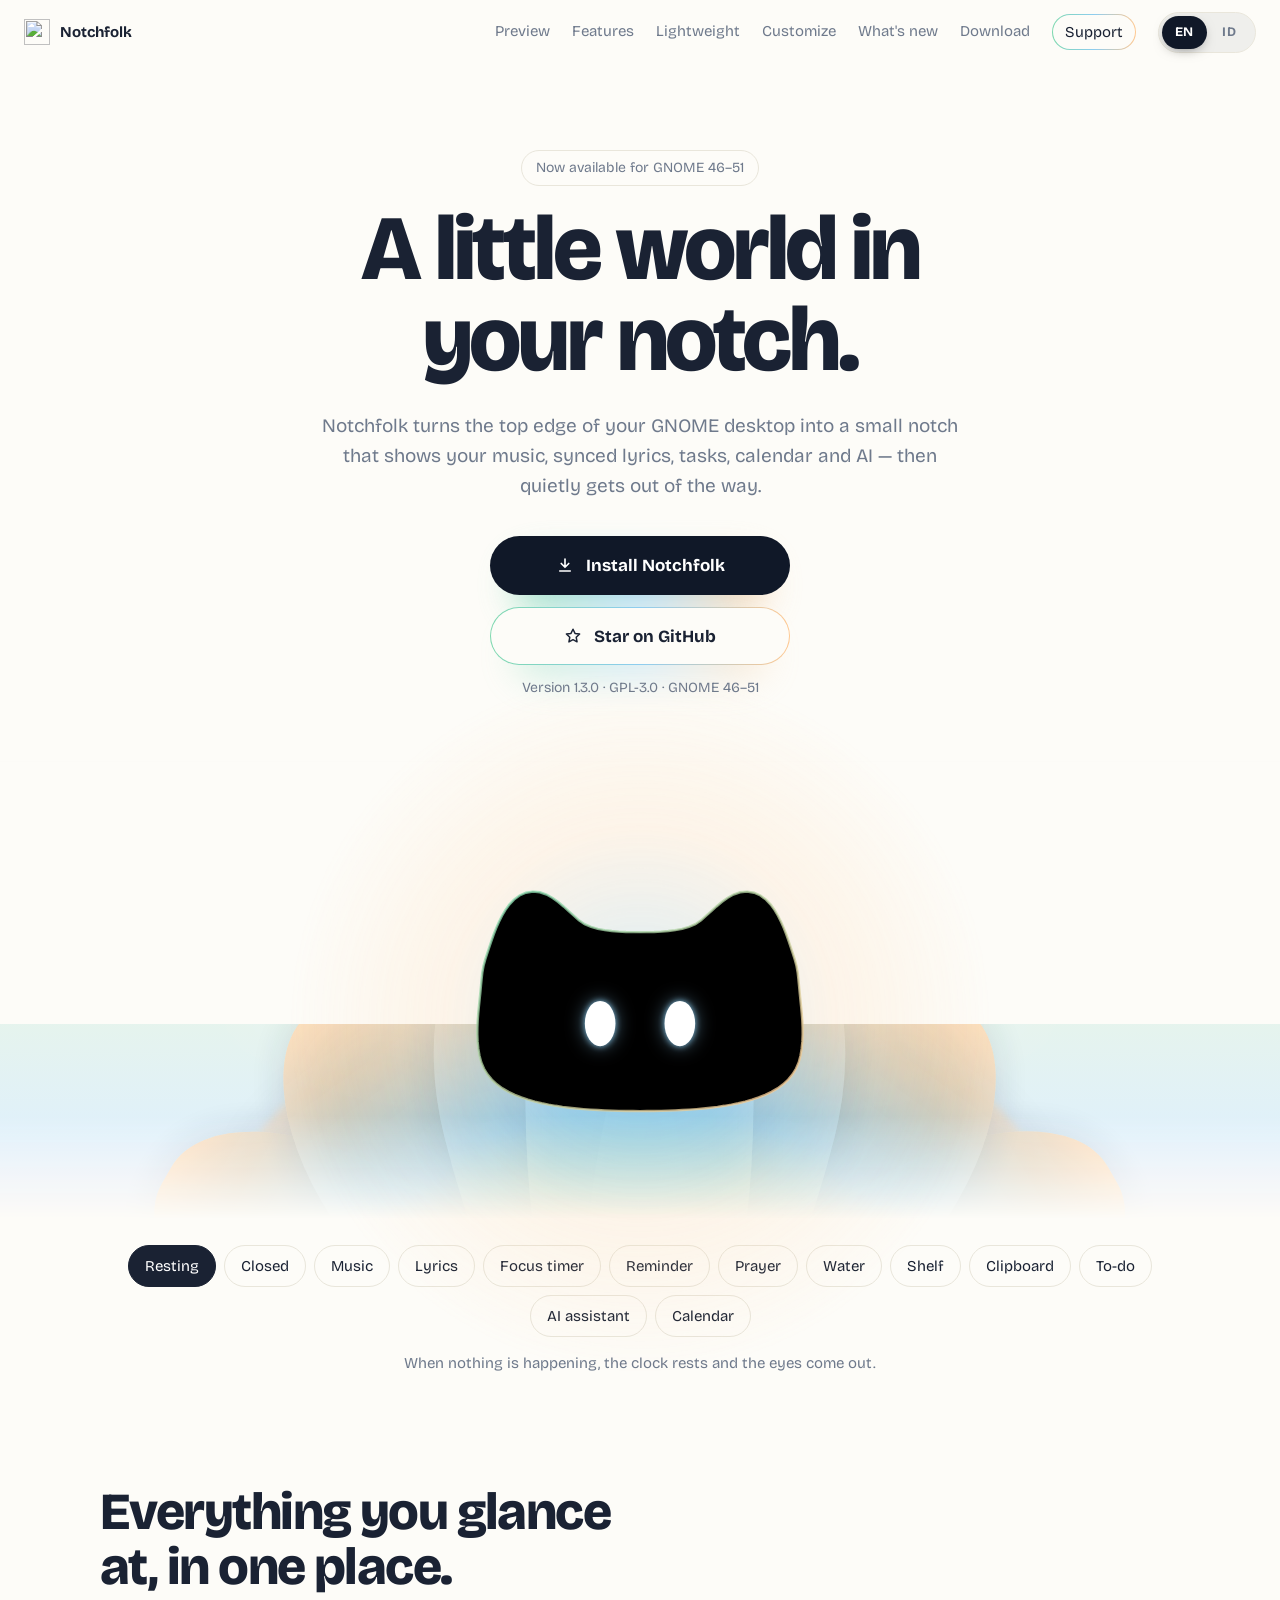
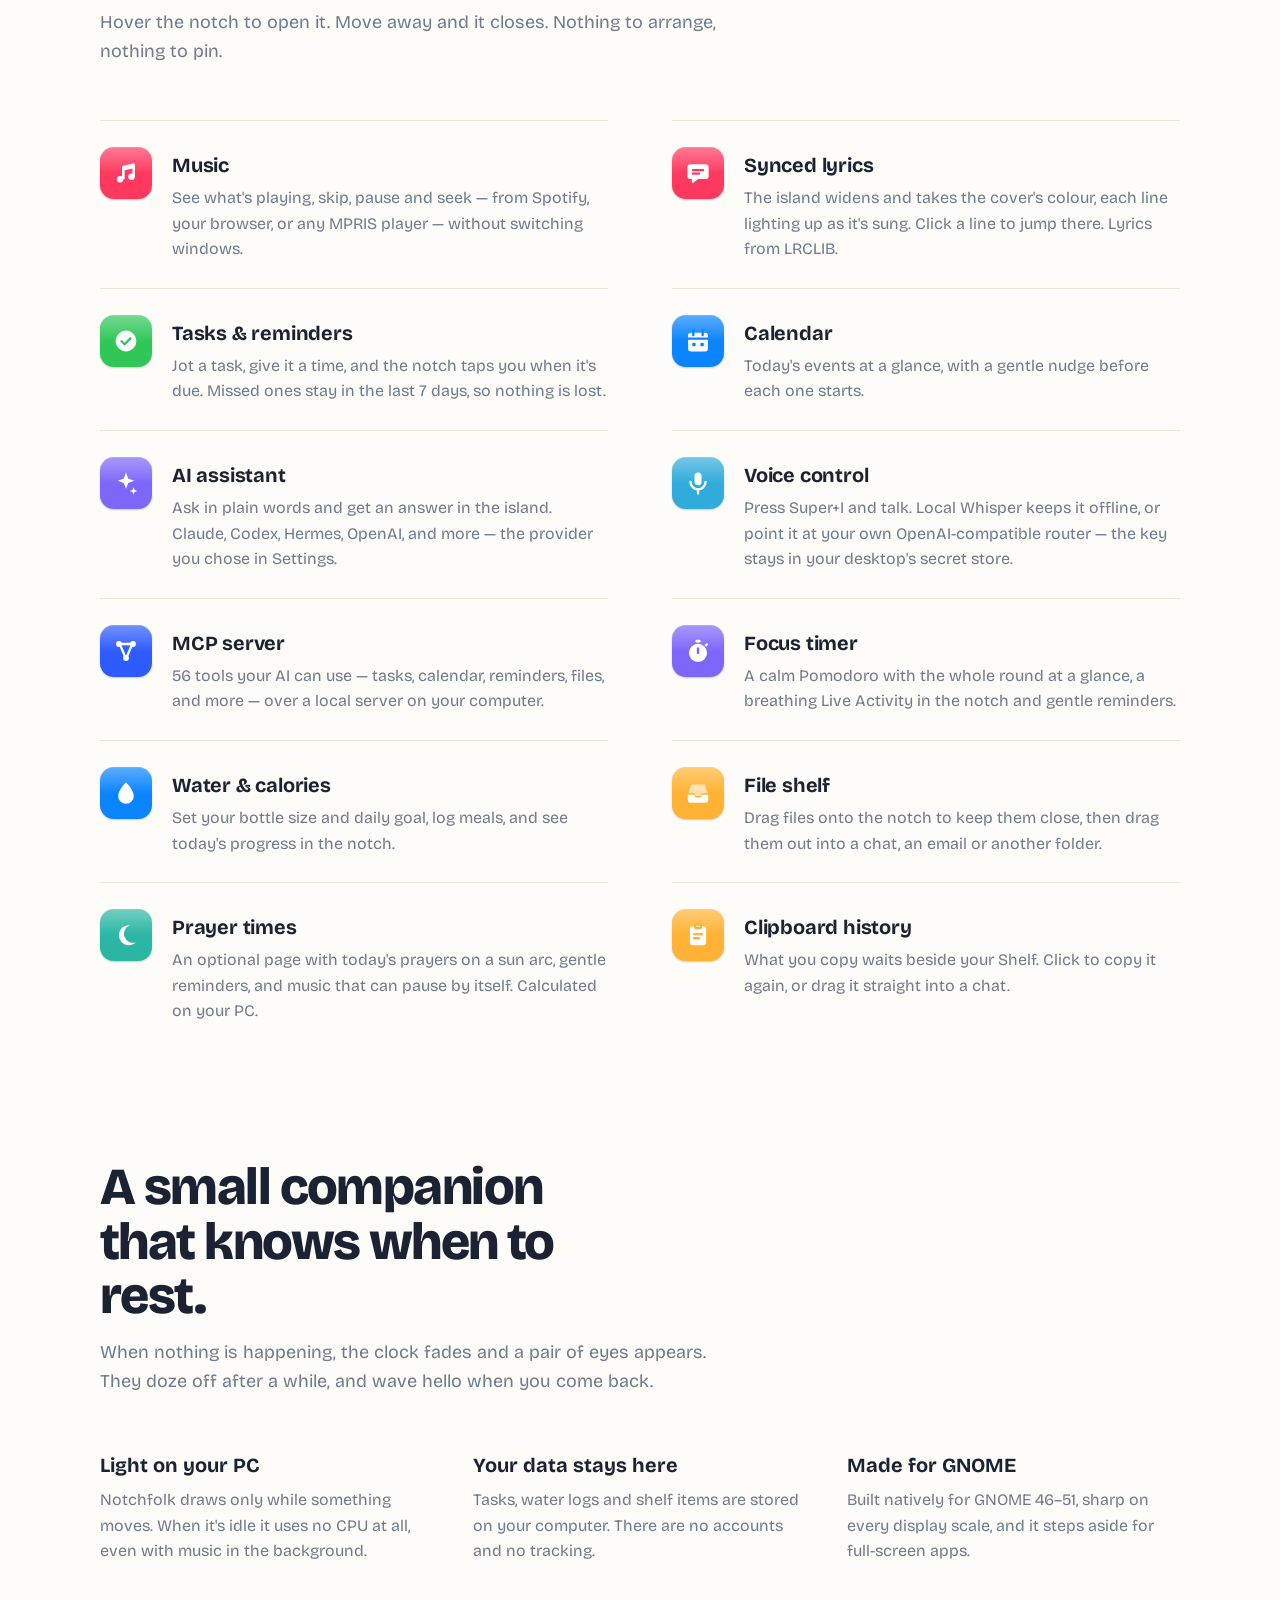
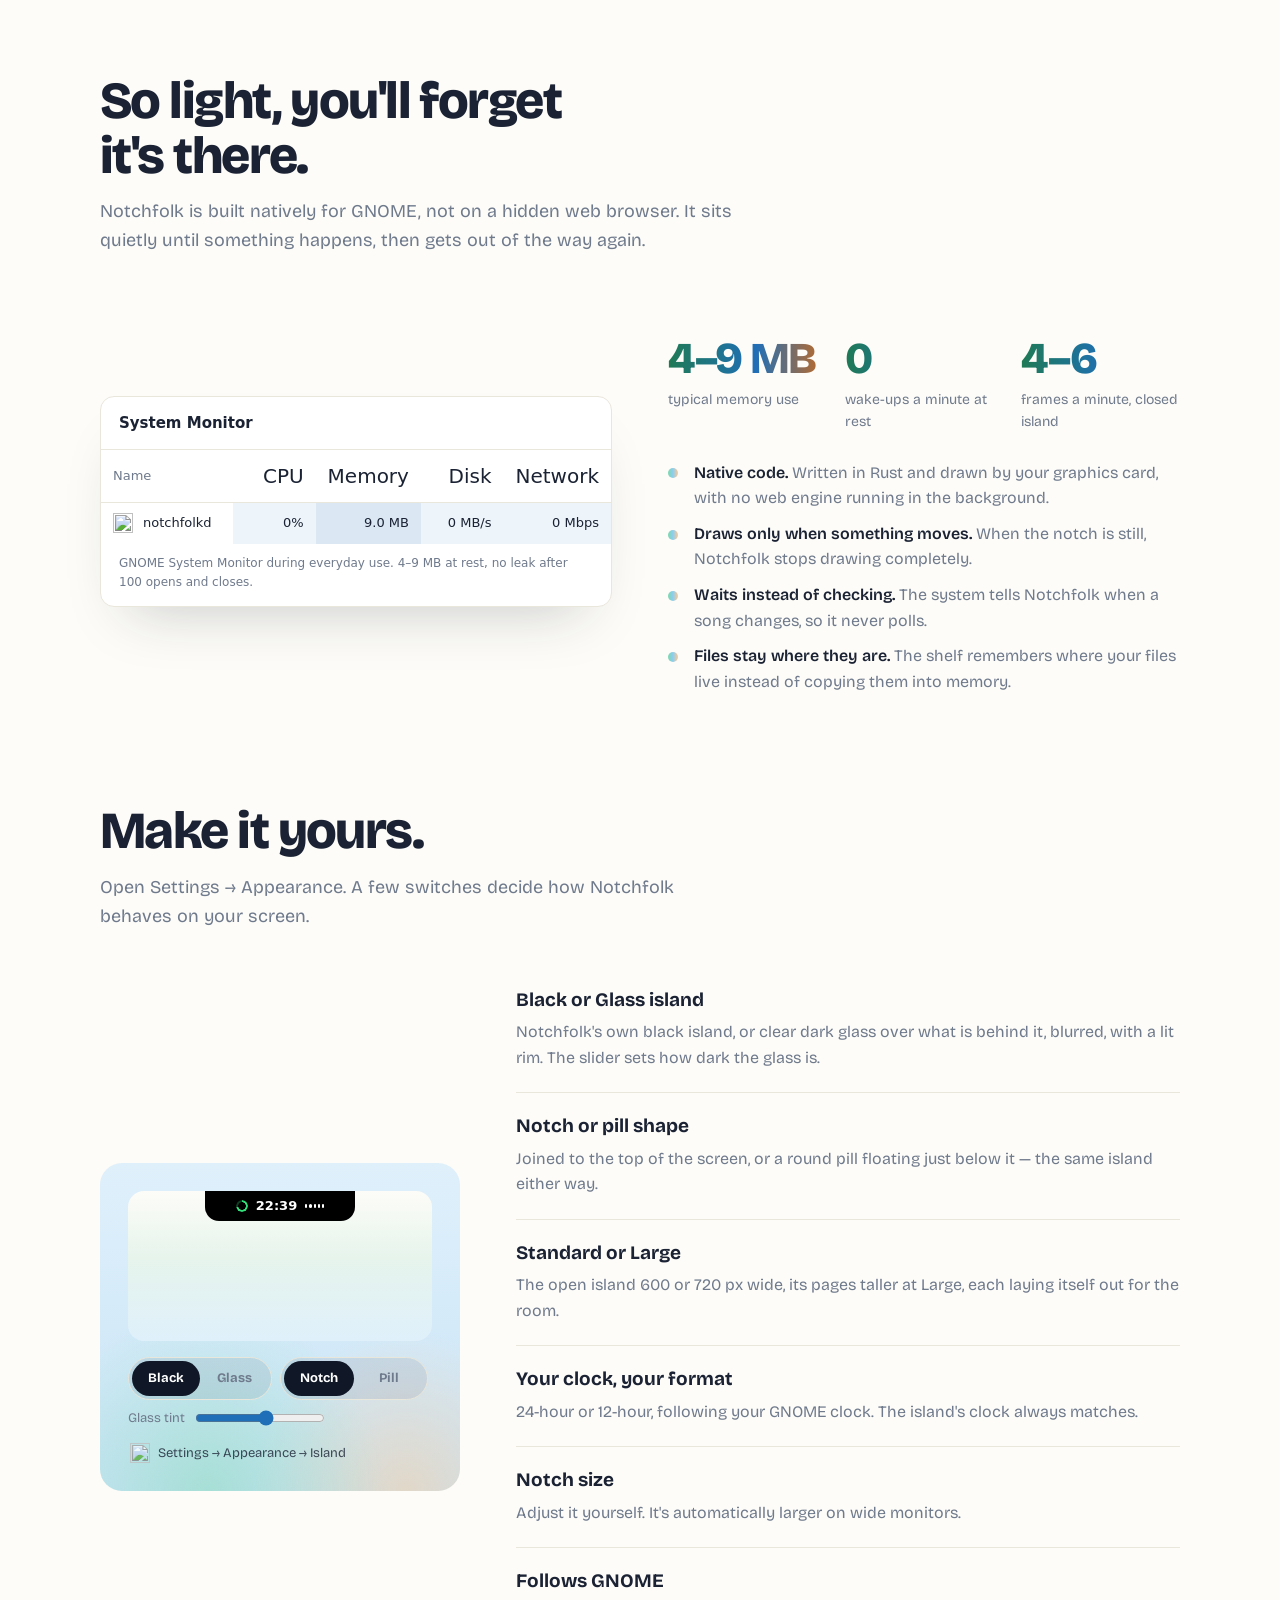
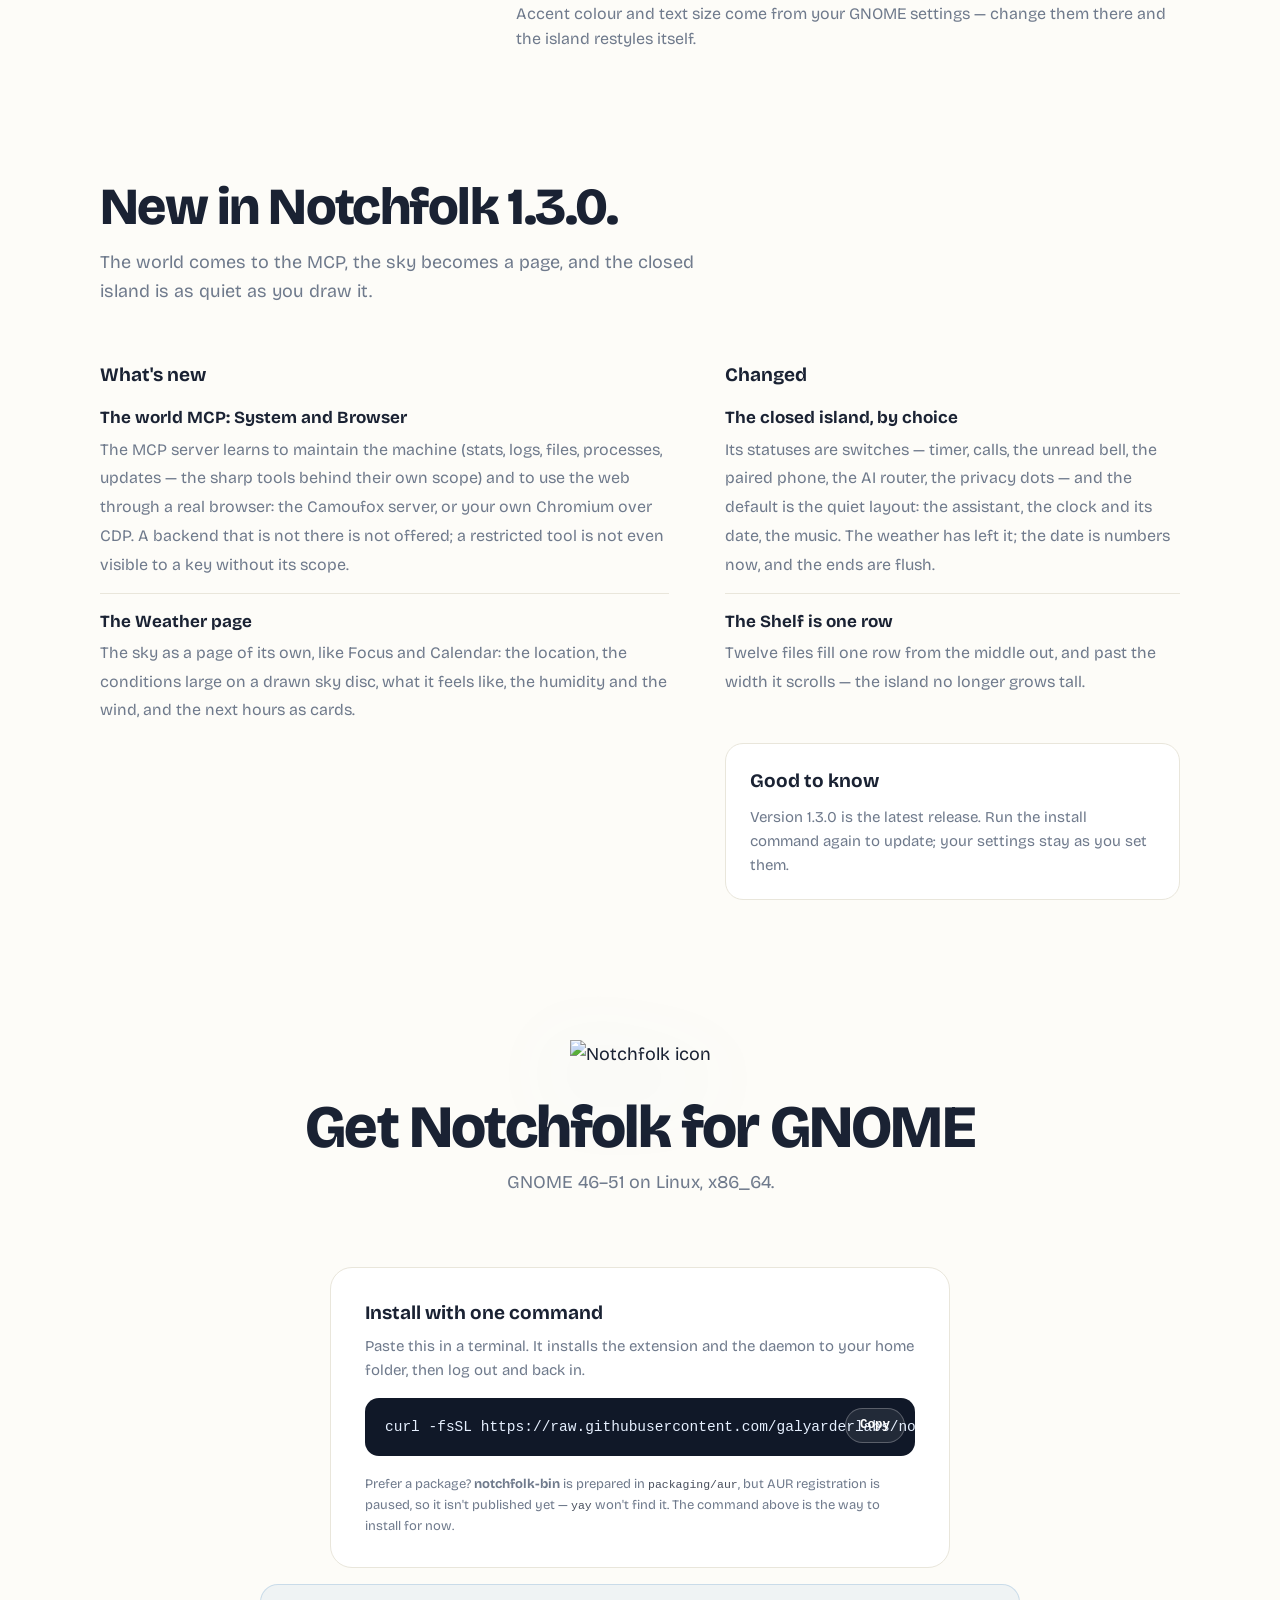
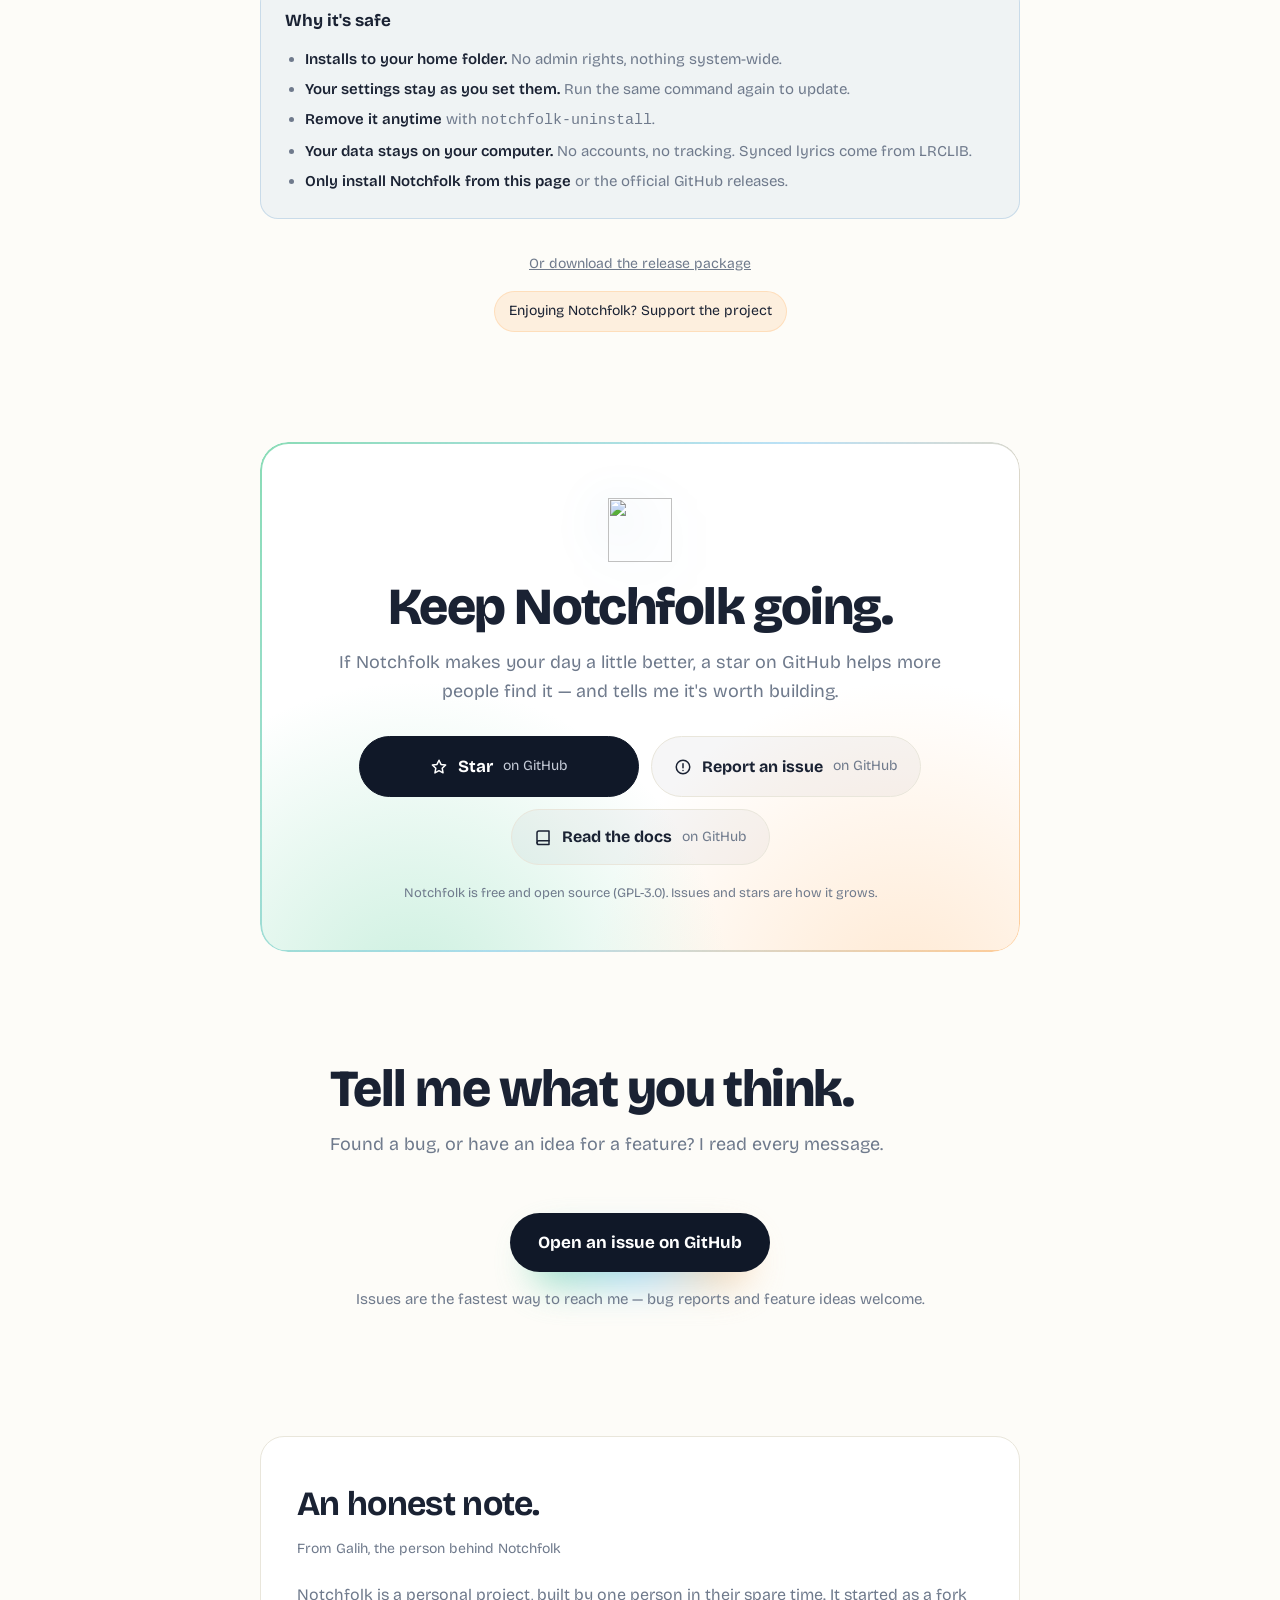
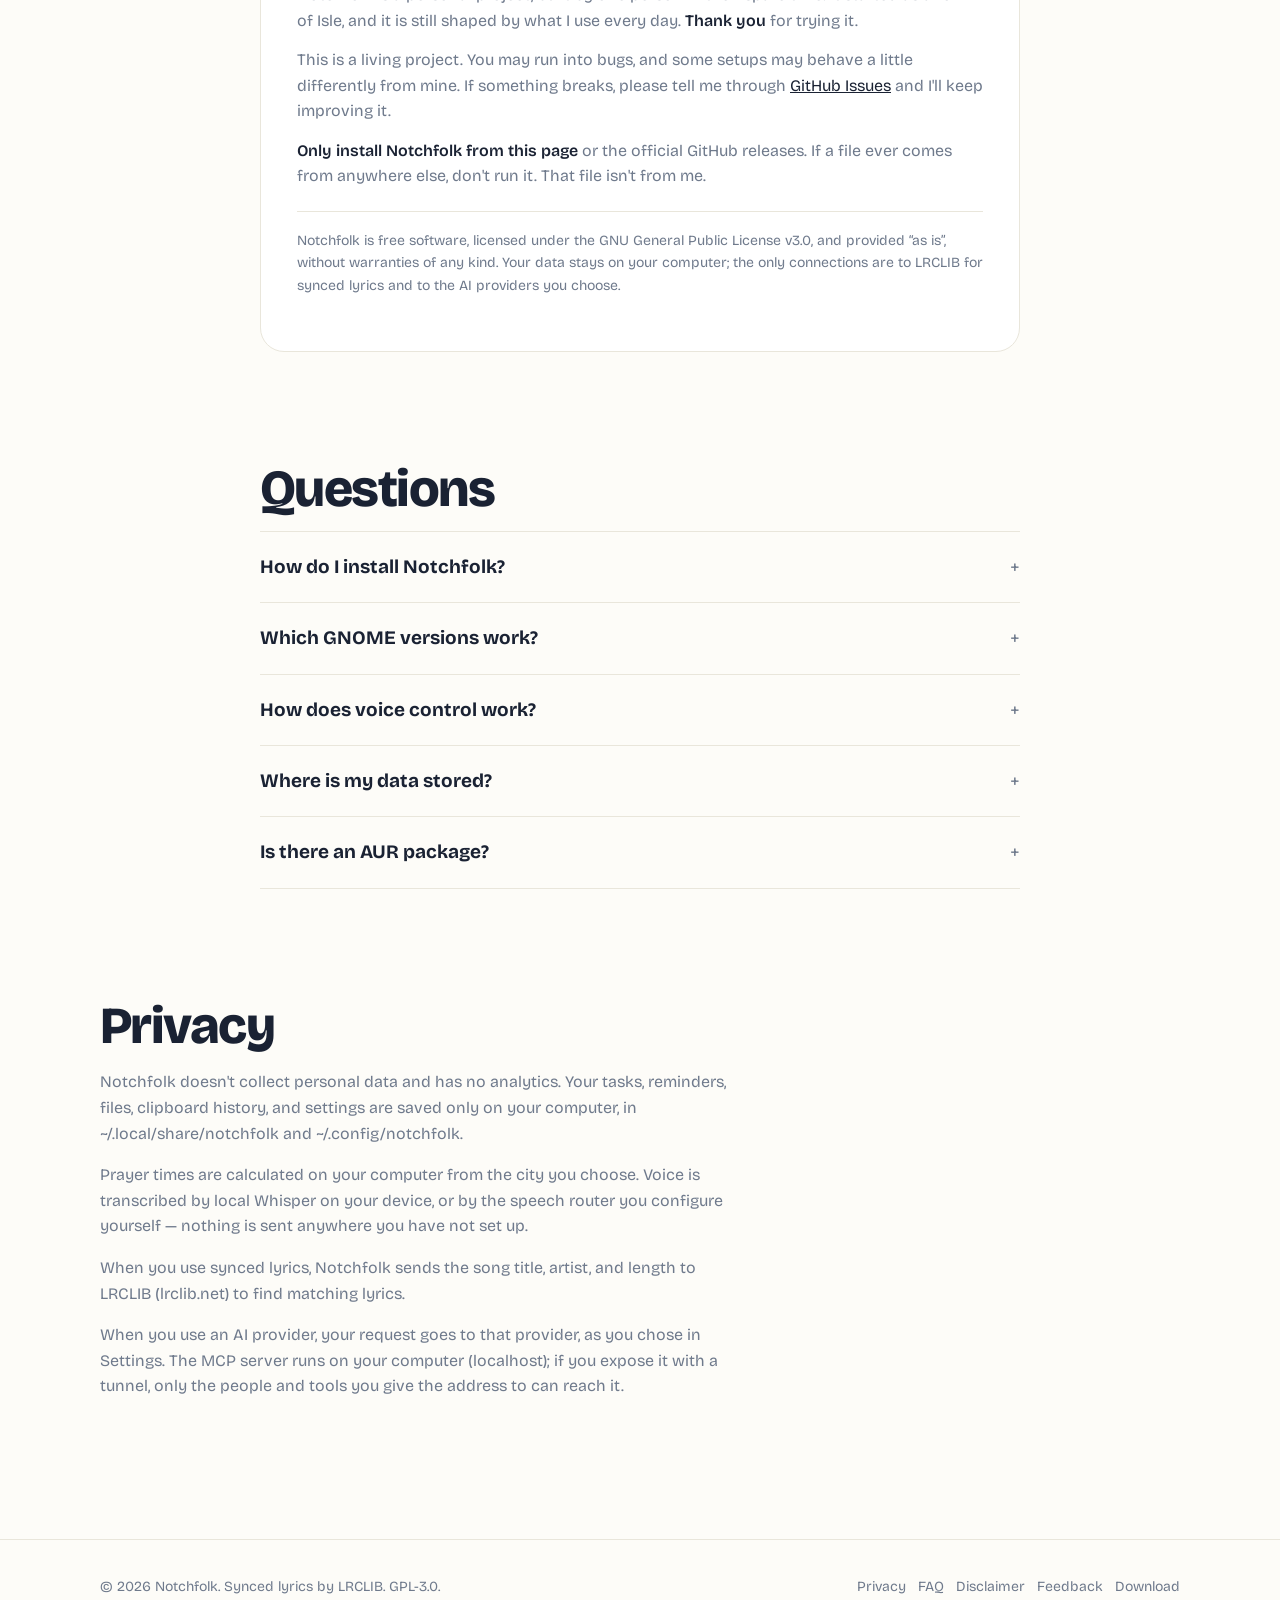
==== commit 739b674b: "Release 1.3.0 The world comes to the MCP (the System and Browser domains), the sky becomes a page (t" ====
--- a/docs/index.html
+++ b/docs/index.html
@@ -754,7 +754,7 @@
           Star on GitHub
         </a>
       </div>
-      <small>Version <span class="js-ver">1.2.10</span> · GPL-3.0 · GNOME 46–51</small>
+      <small>Version <span class="js-ver">1.3.0</span> · GPL-3.0 · GNOME 46–51</small>
       <span class="dl-count js-dlcount"></span>
     </div>
   </div>
@@ -1103,24 +1103,25 @@
   </section>
 
     <section id="new" class="wrap">
-    <h2 class="sec-title">New in Notchfolk 1.2.10.</h2>
-    <p class="sec-lede">A quieter closed island you choose yourself, and a Devices page that knows what is plugged in.</p>
+    <h2 class="sec-title">New in Notchfolk 1.3.0.</h2>
+    <p class="sec-lede">The world comes to the MCP, the sky becomes a page, and the closed island is as quiet as you draw it.</p>
     <div class="news">
       <div>
         <h3>What&apos;s new</h3>
         <ul>
-          <li><b>The closed island, by choice</b><span>Settings &rarr; Island has a switch each for the timer, calls, the unread bell, the paired phone, the AI router and the privacy dots. The default is the quiet layout &mdash; the assistant, the clock and the music &mdash; and a recording’s time and a service failure always show. The weather has left the closed island: it is a page of its own now, with the next hours.</span></li>
-          <li><b>Devices: Bluetooth and USB</b><span>A card per connected device on the new Devices page: Bluetooth ones with their battery, USB ones (a drive, a keyboard, a headset, a camera, a phone) with what they are. Off until turned on in Settings; the tab shows only while something is connected.</span></li>
+          <li><b>The world MCP: System and Browser</b><span>The MCP server learns to maintain the machine (stats, logs, files, processes, updates &mdash; the sharp tools behind their own scope) and to use the web through a real browser: the Camoufox server, or your own Chromium over CDP. A backend that is not there is not offered; a restricted tool is not even visible to a key without its scope.</span></li>
+          <li><b>The Weather page</b><span>The sky as a page of its own, like Focus and Calendar: the location, the conditions large on a drawn sky disc, what it feels like, the humidity and the wind, and the next hours as cards.</span></li>
         </ul>
       </div>
       <div>
         <h3>Changed</h3>
         <ul>
-          <li><b>GSConnect's page is now Phone</b><span>It always was a phone's page: its battery, a ring to find it, the clipboard sent over. Its tab, switch and shortcut follow the name.</span></li>
+          <li><b>The closed island, by choice</b><span>Its statuses are switches &mdash; timer, calls, the unread bell, the paired phone, the AI router, the privacy dots &mdash; and the default is the quiet layout: the assistant, the clock and its date, the music. The weather has left it; the date is numbers now, and the ends are flush.</span></li>
+          <li><b>The Shelf is one row</b><span>Twelve files fill one row from the middle out, and past the width it scrolls &mdash; the island no longer grows tall.</span></li>
         </ul>
         <div class="news-note">
           <h3>Good to know</h3>
-          <p>Version 1.2.10 is the latest release. Run the install command again to update; your settings stay as you set them.</p>
+          <p>Version 1.3.0 is the latest release. Run the install command again to update; your settings stay as you set them.</p>
         </div>
       </div>
     </div>
@@ -1229,7 +1230,7 @@
 // ---- Download ------------------------------------------------------------------------
 // Setiap rilis baru: ubah VERSION, dan SHA256 sesuai installer yang di-upload ke GitHub.
 const DOWNLOAD_URL = "https://github.com/galyarderlabs/notchfolk/releases";
-const VERSION = "1.2.10";
+const VERSION = "1.3.0";
 document.querySelectorAll(".js-dl").forEach(a => { if (a.closest("#download")) a.href = DOWNLOAD_URL; });
 document.querySelectorAll(".js-ver").forEach(e => e.textContent = VERSION);
 
@@ -1613,6 +1614,18 @@
  "Lightweight": "Ringan",
  "Customize": "Kustomisasi",
  "What's new": "Yang baru",
+ "New in Notchfolk 1.3.0.": "Yang baru di Notchfolk 1.3.0.",
+ "The world comes to the MCP, the sky becomes a page, and the closed island is as quiet as you draw it.": "Dunia datang ke MCP, langit jadi halaman, dan island tertutup setenang yang kamu gambar.",
+ "The world MCP: System and Browser": "MCP dunia: System dan Browser",
+ "The MCP server learns to maintain the machine (stats, logs, files, processes, updates — the sharp tools behind their own scope) and to use the web through a real browser: the Camoufox server, or your own Chromium over CDP. A backend that is not there is not offered; a restricted tool is not even visible to a key without its scope.": "Server MCP belajar merawat mesin (statistik, log, file, proses, update — alat tajamnya di balik scope sendiri) dan memakai web lewat browser sungguhan: server Camoufox, atau Chromium-mu sendiri lewat CDP. Backend yang tidak ada tidak ditawarkan; tool restricted bahkan tidak kelihatan bagi key tanpa scopenya.",
+ "The Weather page": "Halaman Weather",
+ "The sky as a page of its own, like Focus and Calendar: the location, the conditions large on a drawn sky disc, what it feels like, the humidity and the wind, and the next hours as cards.": "Langit sebagai halaman sendiri, seperti Focus dan Calendar: lokasi, kondisi terkini besar di cakram langit yang digambar, terasa seperti apa, kelembapan, angin, dan beberapa jam ke depan sebagai kartu.",
+ "Changed": "Berubah",
+ "The closed island, by choice": "Island tertutup, sesuai pilihanmu",
+ "Its statuses are switches — timer, calls, the unread bell, the paired phone, the AI router, the privacy dots — and the default is the quiet layout: the assistant, the clock and its date, the music. The weather has left it; the date is numbers now, and the ends are flush.": "Status-statusnya jadi switch — timer, panggilan, bel notifikasi, HP yang dipasangkan, router AI, titik privasi — dan default-nya layout tenang: assistant, jam dengan tanggalnya, musik. Cuaca sudah pergi; tanggalnya sekarang angka, dan ujungnya rapat.",
+ "The Shelf is one row": "Shelf satu baris",
+ "Twelve files fill one row from the middle out, and past the width it scrolls — the island no longer grows tall.": "Dua belas file mengisi satu baris dari tengah ke pinggir, dan melebihi lebar ia menggulir — island tidak lagi memanjang.",
+ "Version 1.3.0 is the latest release. Run the install command again to update; your settings stay as you set them.": "Versi 1.3.0 adalah rilis terbaru. Jalankan perintah instalasi lagi untuk memperbarui; pengaturanmu tetap seperti yang kamu atur.",
  "Download": "Download",
  "Support": "Dukung",
  "Now available for GNOME 46–51": "Sekarang tersedia untuk GNOME 46–51",
@@ -1717,17 +1730,7 @@
  "Standard or Large": "Standar atau Large",
  "The open island 600 or 720 px wide, its pages taller at Large, each laying itself out for the room.": "Island terbuka selebar 600 atau 720 px, halamannya lebih tinggi di Large, masing-masing menata dirinya sesuai ruangnya.",
  "Settings → Appearance → Island": "Settings → Appearance → Island",
- "New in Notchfolk 1.2.10.": "Yang baru di Notchfolk 1.2.10.",
- "A quieter closed island you choose yourself, and a Devices page that knows what is plugged in.": "Island tertutup yang lebih tenang, kamu yang memilih isinya — dan halaman Devices yang tahu apa yang terpasang.",
- "The closed island, by choice": "Island tertutup, sesuai pilihanmu",
- "Settings → Island has a switch each for the timer, calls, the unread bell, the paired phone, the AI router and the privacy dots. The default is the quiet layout — the assistant, the clock and the music — and a recording’s time and a service failure always show. The weather has left the closed island: it is a page of its own now, with the next hours.": "Settings → Island punya switch untuk timer, panggilan, bel notifikasi, HP yang dipasangkan, router AI, dan titik privasi. Default-nya layout yang tenang — assistant, jam dan musik — sementara titik recording dan kegagalan service selalu tampil. Cuaca sudah pergi dari island tertutup: sekarang halamannya sendiri, lengkap dengan beberapa jam ke depan.",
- "Devices: Bluetooth and USB": "Devices: Bluetooth dan USB",
- "A card per connected device on the new Devices page: Bluetooth ones with their battery, USB ones (a drive, a keyboard, a headset, a camera, a phone) with what they are. Off until turned on in Settings; the tab shows only while something is connected.": "Satu kartu untuk tiap perangkat yang terhubung di halaman Devices yang baru: perangkat Bluetooth dengan baterainya, perangkat USB (flashdisk, keyboard, headset, kamera, HP) dengan jenisnya. Mati sampai dinyalakan di Settings; tab-nya hanya tampil saat ada yang terhubung.",
- "Changed": "Berubah",
- "GSConnect's page is now Phone": "Halaman GSConnect sekarang Phone",
- "It always was a phone's page: its battery, a ring to find it, the clipboard sent over. Its tab, switch and shortcut follow the name.": "Memang dari awal halamannya tentang HP: baterainya, ring untuk mencarinya, clipboard yang dikirim. Tab, switch, dan pintasannya ikut berganti nama.",
  "Good to know": "Perlu diketahui",
- "Version 1.2.10 is the latest release. Run the install command again to update; your settings stay as you set them.": "Versi 1.2.10 adalah rilis terbaru. Jalankan perintah instalasi lagi untuk memperbarui; pengaturanmu tetap seperti yang kamu atur.",
  "Get Notchfolk for GNOME": "Dapatkan Notchfolk untuk GNOME",
  "GNOME 46–51 on Linux, x86_64.": "GNOME 46–51 di Linux, x86_64.",
  "Install with one command": "Pasang dengan satu perintah",
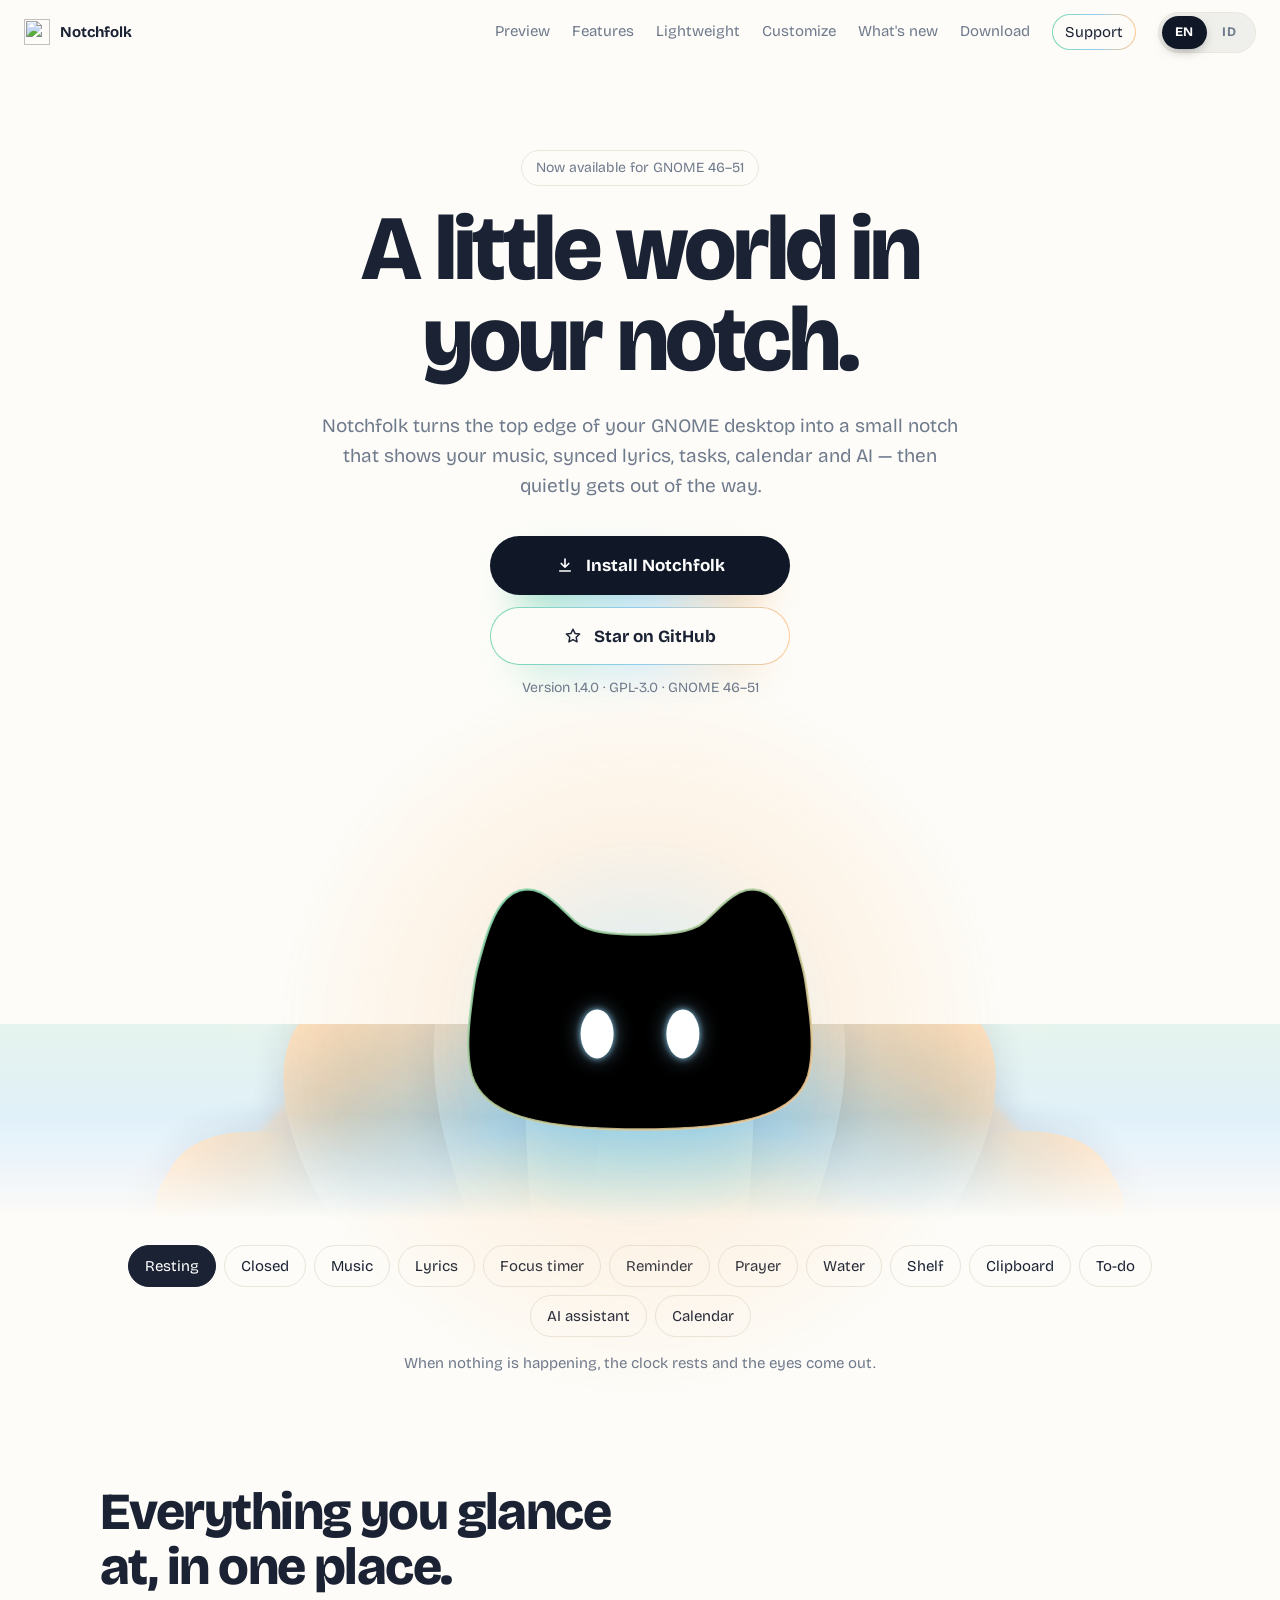
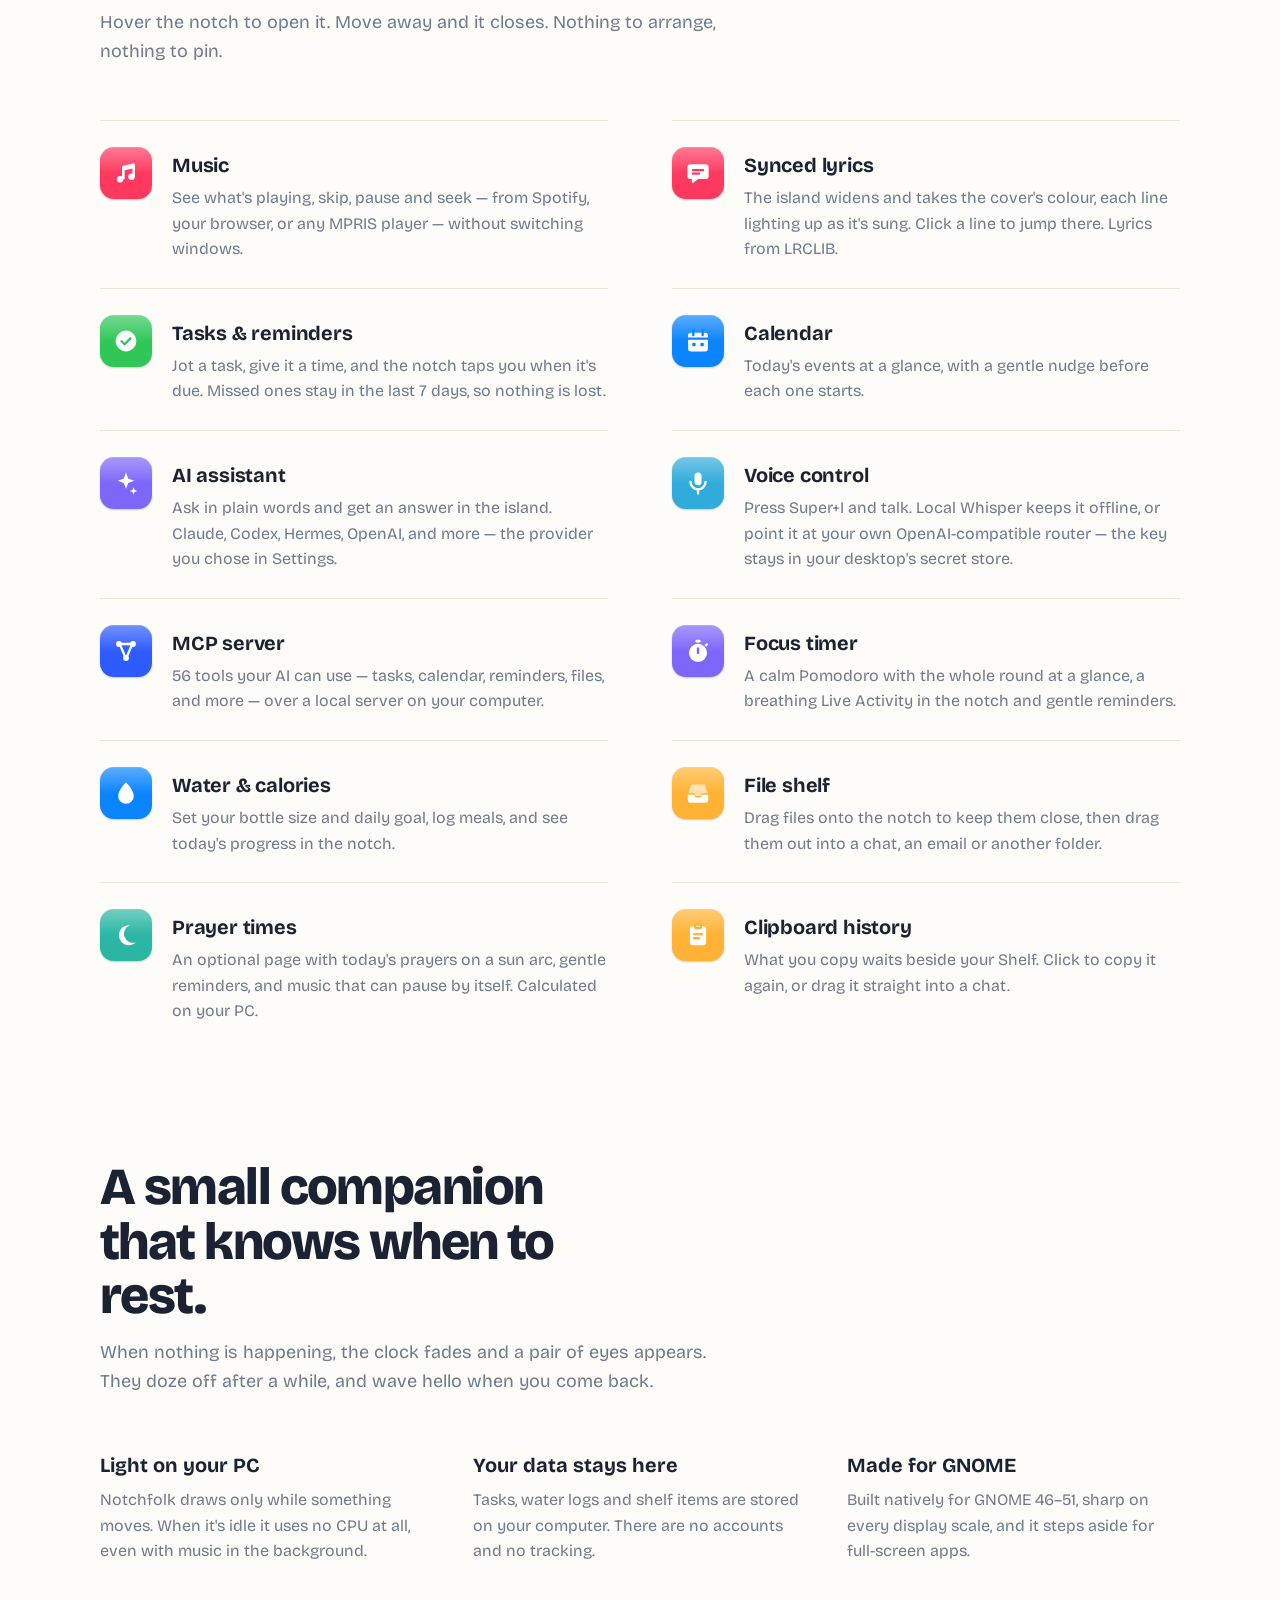
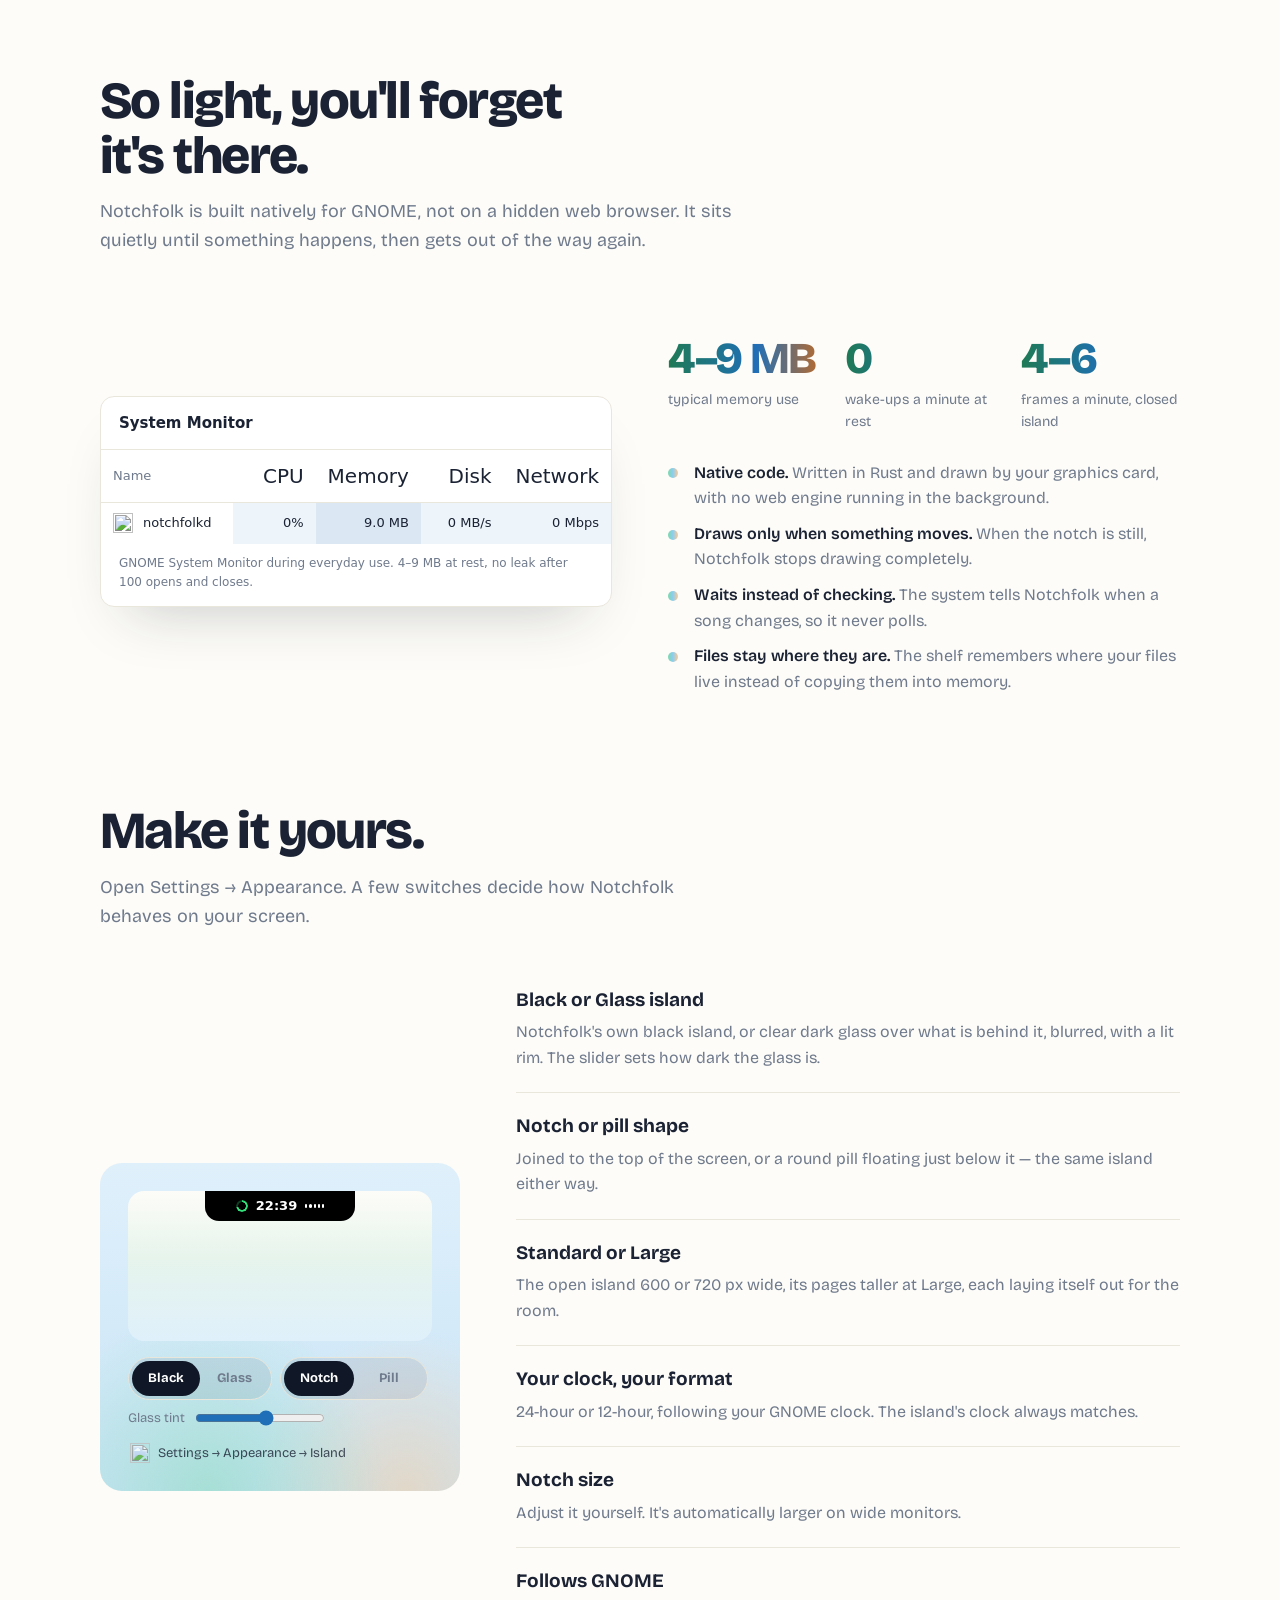
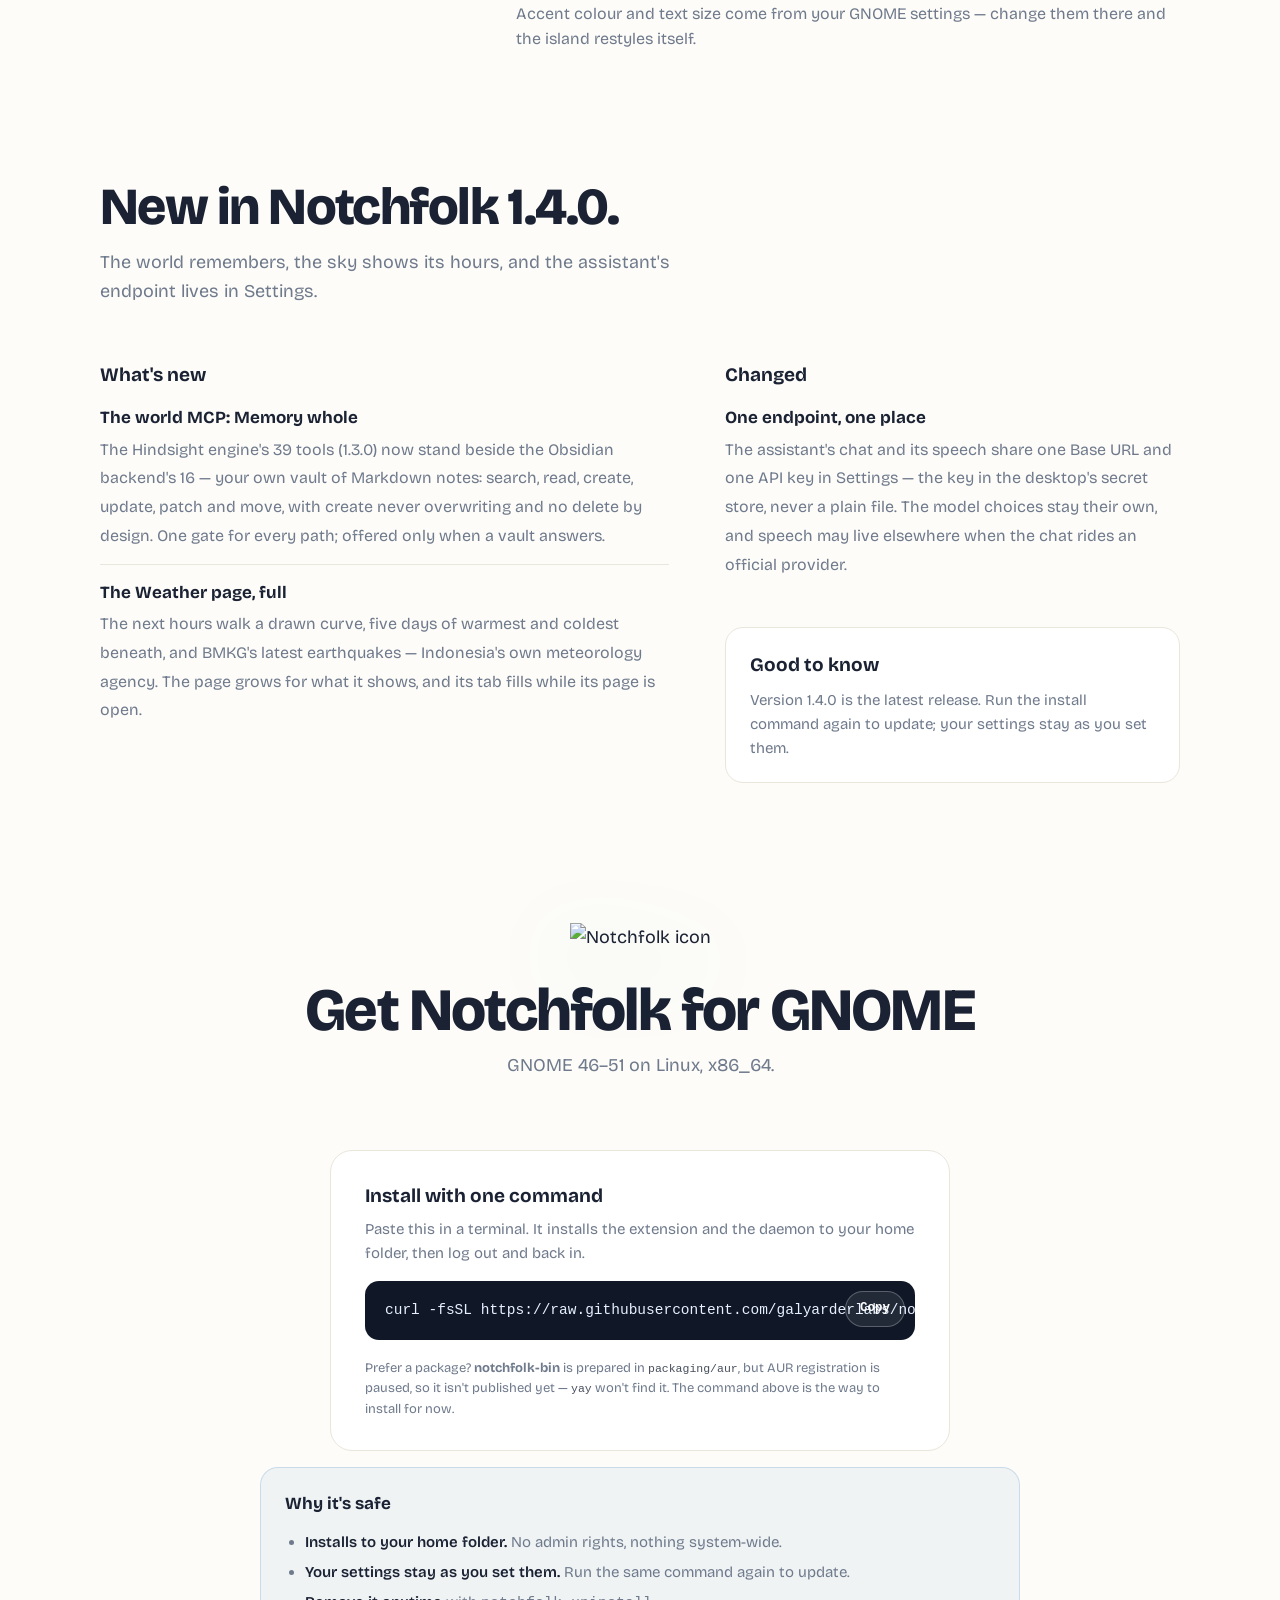
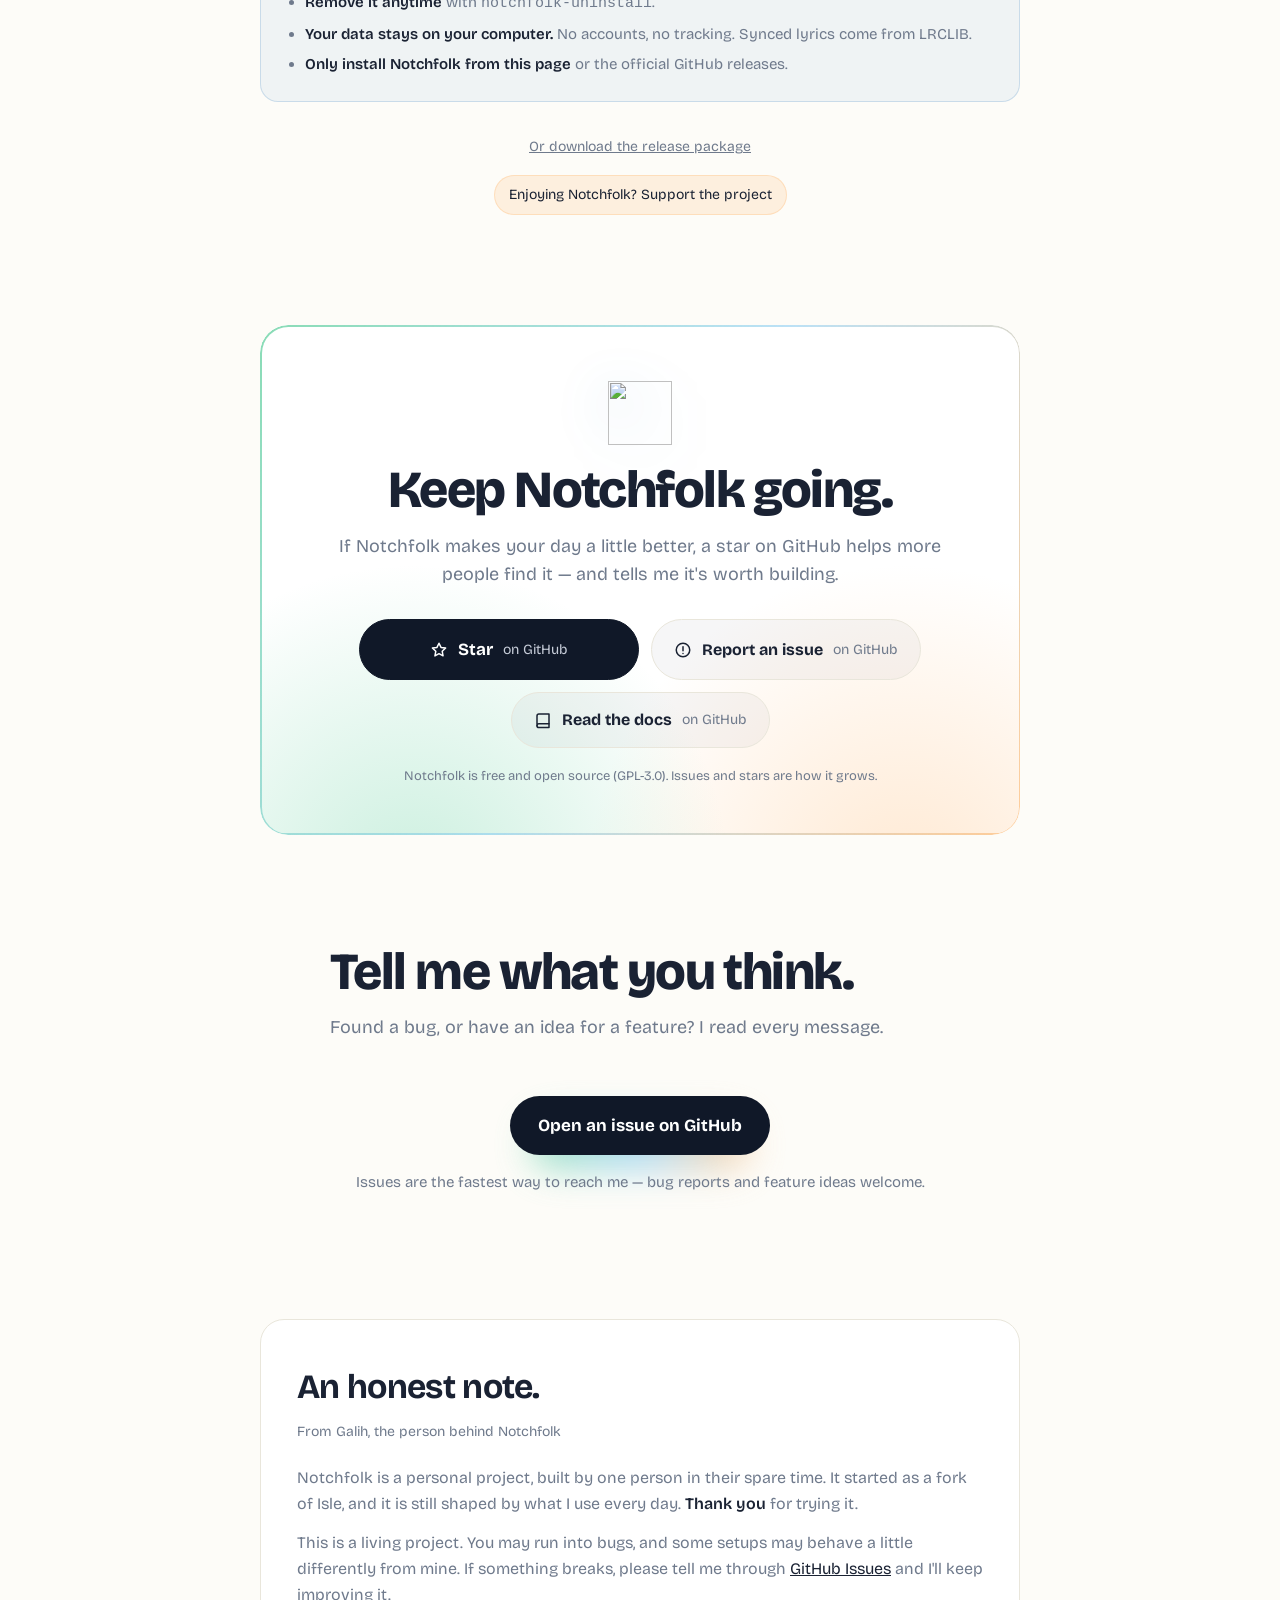
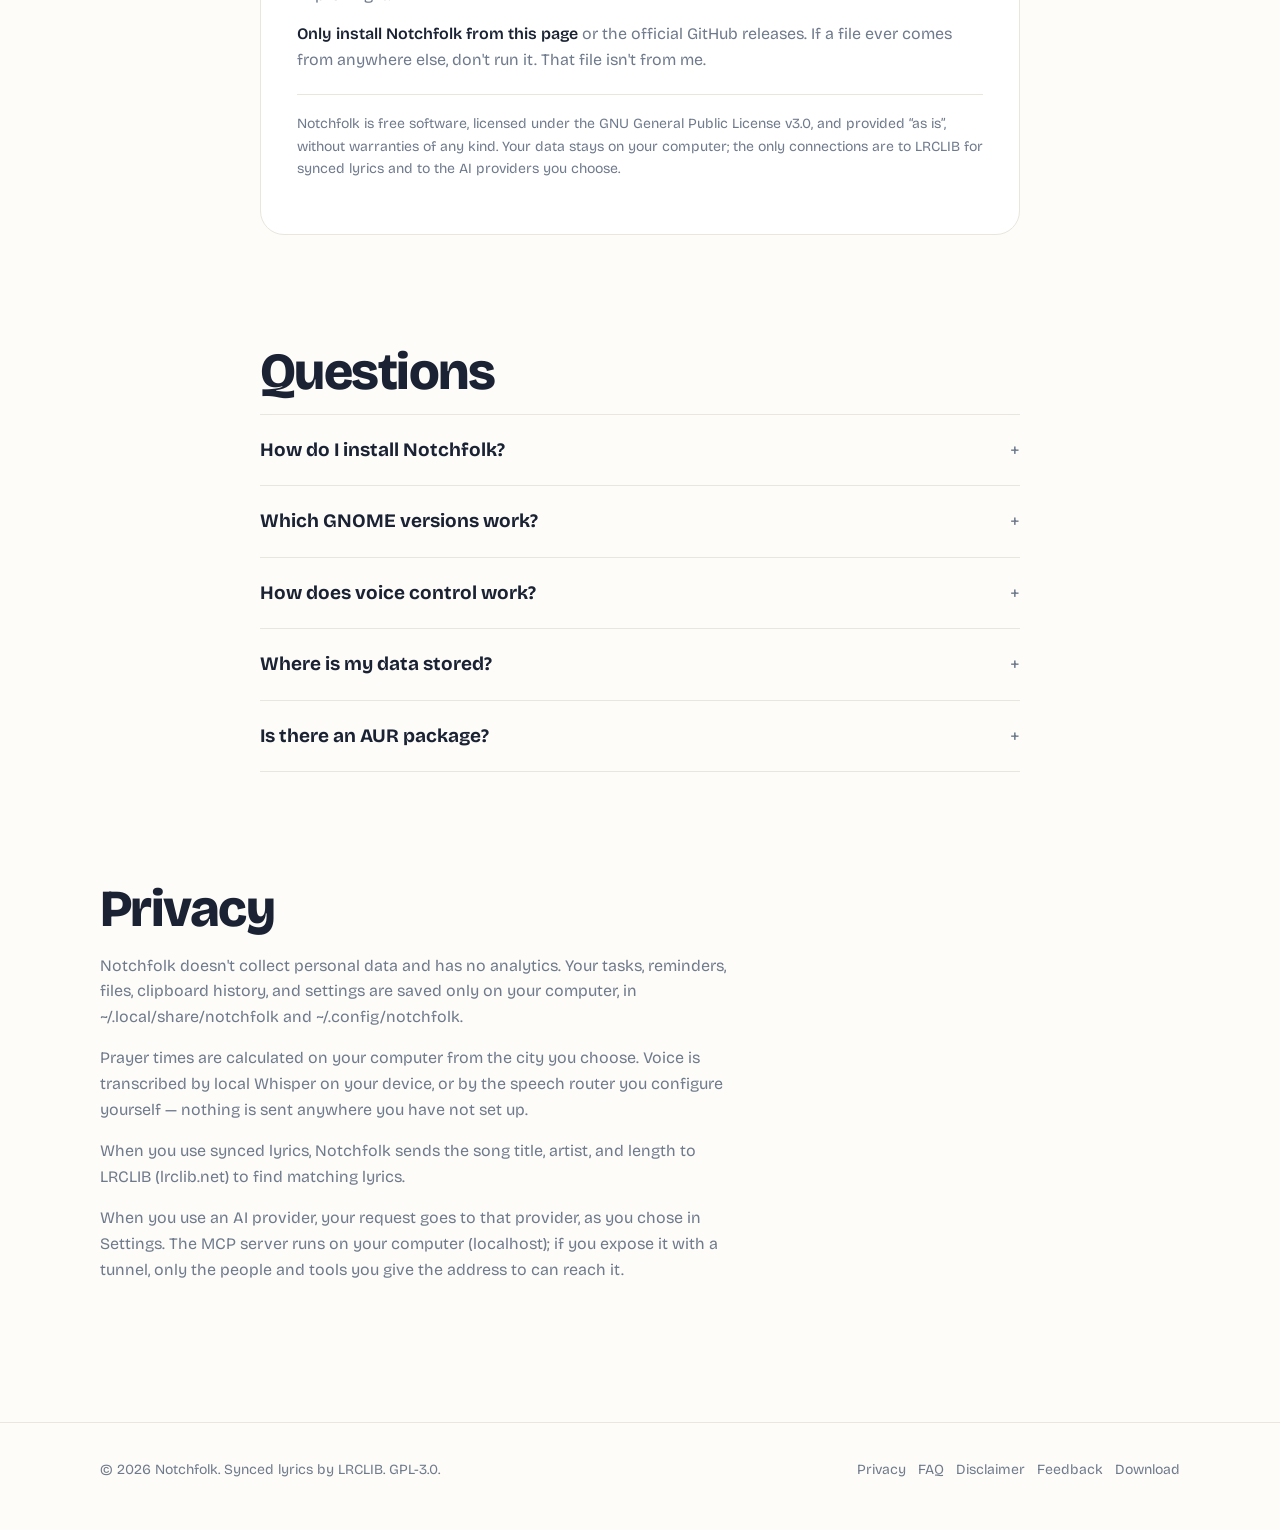
==== commit 63445c10: "Release 1.4.0 The world remembers (the Memory domain whole - Hindsight beside Obsidian), the sky sho" ====
--- a/docs/index.html
+++ b/docs/index.html
@@ -754,7 +754,7 @@
           Star on GitHub
         </a>
       </div>
-      <small>Version <span class="js-ver">1.3.0</span> · GPL-3.0 · GNOME 46–51</small>
+      <small>Version <span class="js-ver">1.4.0</span> · GPL-3.0 · GNOME 46–51</small>
       <span class="dl-count js-dlcount"></span>
     </div>
   </div>
@@ -1103,25 +1103,24 @@
   </section>
 
     <section id="new" class="wrap">
-    <h2 class="sec-title">New in Notchfolk 1.3.0.</h2>
-    <p class="sec-lede">The world comes to the MCP, the sky becomes a page, and the closed island is as quiet as you draw it.</p>
+    <h2 class="sec-title">New in Notchfolk 1.4.0.</h2>
+    <p class="sec-lede">The world remembers, the sky shows its hours, and the assistant's endpoint lives in Settings.</p>
     <div class="news">
       <div>
         <h3>What&apos;s new</h3>
         <ul>
-          <li><b>The world MCP: System and Browser</b><span>The MCP server learns to maintain the machine (stats, logs, files, processes, updates &mdash; the sharp tools behind their own scope) and to use the web through a real browser: the Camoufox server, or your own Chromium over CDP. A backend that is not there is not offered; a restricted tool is not even visible to a key without its scope.</span></li>
-          <li><b>The Weather page</b><span>The sky as a page of its own, like Focus and Calendar: the location, the conditions large on a drawn sky disc, what it feels like, the humidity and the wind, and the next hours as cards.</span></li>
+          <li><b>The world MCP: Memory whole</b><span>The Hindsight engine's 39 tools (1.3.0) now stand beside the Obsidian backend's 16 &mdash; your own vault of Markdown notes: search, read, create, update, patch and move, with create never overwriting and no delete by design. One gate for every path; offered only when a vault answers.</span></li>
+          <li><b>The Weather page, full</b><span>The next hours walk a drawn curve, five days of warmest and coldest beneath, and BMKG's latest earthquakes &mdash; Indonesia's own meteorology agency. The page grows for what it shows, and its tab fills while its page is open.</span></li>
         </ul>
       </div>
       <div>
         <h3>Changed</h3>
         <ul>
-          <li><b>The closed island, by choice</b><span>Its statuses are switches &mdash; timer, calls, the unread bell, the paired phone, the AI router, the privacy dots &mdash; and the default is the quiet layout: the assistant, the clock and its date, the music. The weather has left it; the date is numbers now, and the ends are flush.</span></li>
-          <li><b>The Shelf is one row</b><span>Twelve files fill one row from the middle out, and past the width it scrolls &mdash; the island no longer grows tall.</span></li>
+          <li><b>One endpoint, one place</b><span>The assistant's chat and its speech share one Base URL and one API key in Settings &mdash; the key in the desktop's secret store, never a plain file. The model choices stay their own, and speech may live elsewhere when the chat rides an official provider.</span></li>
         </ul>
         <div class="news-note">
           <h3>Good to know</h3>
-          <p>Version 1.3.0 is the latest release. Run the install command again to update; your settings stay as you set them.</p>
+          <p>Version 1.4.0 is the latest release. Run the install command again to update; your settings stay as you set them.</p>
         </div>
       </div>
     </div>
@@ -1230,7 +1229,7 @@
 // ---- Download ------------------------------------------------------------------------
 // Setiap rilis baru: ubah VERSION, dan SHA256 sesuai installer yang di-upload ke GitHub.
 const DOWNLOAD_URL = "https://github.com/galyarderlabs/notchfolk/releases";
-const VERSION = "1.3.0";
+const VERSION = "1.4.0";
 document.querySelectorAll(".js-dl").forEach(a => { if (a.closest("#download")) a.href = DOWNLOAD_URL; });
 document.querySelectorAll(".js-ver").forEach(e => e.textContent = VERSION);
 
@@ -1614,18 +1613,16 @@
  "Lightweight": "Ringan",
  "Customize": "Kustomisasi",
  "What's new": "Yang baru",
- "New in Notchfolk 1.3.0.": "Yang baru di Notchfolk 1.3.0.",
- "The world comes to the MCP, the sky becomes a page, and the closed island is as quiet as you draw it.": "Dunia datang ke MCP, langit jadi halaman, dan island tertutup setenang yang kamu gambar.",
- "The world MCP: System and Browser": "MCP dunia: System dan Browser",
- "The MCP server learns to maintain the machine (stats, logs, files, processes, updates — the sharp tools behind their own scope) and to use the web through a real browser: the Camoufox server, or your own Chromium over CDP. A backend that is not there is not offered; a restricted tool is not even visible to a key without its scope.": "Server MCP belajar merawat mesin (statistik, log, file, proses, update — alat tajamnya di balik scope sendiri) dan memakai web lewat browser sungguhan: server Camoufox, atau Chromium-mu sendiri lewat CDP. Backend yang tidak ada tidak ditawarkan; tool restricted bahkan tidak kelihatan bagi key tanpa scopenya.",
- "The Weather page": "Halaman Weather",
- "The sky as a page of its own, like Focus and Calendar: the location, the conditions large on a drawn sky disc, what it feels like, the humidity and the wind, and the next hours as cards.": "Langit sebagai halaman sendiri, seperti Focus dan Calendar: lokasi, kondisi terkini besar di cakram langit yang digambar, terasa seperti apa, kelembapan, angin, dan beberapa jam ke depan sebagai kartu.",
+ "New in Notchfolk 1.4.0.": "Yang baru di Notchfolk 1.4.0.",
+ "The world remembers, the sky shows its hours, and the assistant's endpoint lives in Settings.": "Dunia mengingat, langit memperlihatkan jam-jamnya, dan endpoint assistant hidup di Settings.",
+ "The world MCP: Memory whole": "MCP dunia: Memory utuh",
+ "The Hindsight engine's 39 tools (1.3.0) now stand beside the Obsidian backend's 16 — your own vault of Markdown notes: search, read, create, update, patch and move, with create never overwriting and no delete by design. One gate for every path; offered only when a vault answers.": "39 tool mesin Hindsight (1.3.0) kini berdampingan dengan 16 tool backend Obsidian — vault Markdown milikmu sendiri: search, read, create, update, patch, dan move, dengan create yang tak pernah menimpa dan tanpa delete sesuai desain. Satu gerbang untuk setiap path; ditawarkan hanya saat vault menjawab.",
+ "The Weather page, full": "Halaman Weather, penuh",
+ "The next hours walk a drawn curve, five days of warmest and coldest beneath, and BMKG's latest earthquakes — Indonesia's own meteorology agency. The page grows for what it shows, and its tab fills while its page is open.": "Jam-jam berikutnya berjalan di kurva yang digambar, lima hari terpanas dan terdingin di bawahnya, dan gempa terbaru BMKG — badan meteorologi Indonesia sendiri. Halaman tumbuh mengikuti yang ditampilkannya, dan tab-nya terisi saat halamannya terbuka.",
+ "One endpoint, one place": "Satu endpoint, satu tempat",
+ "The assistant's chat and its speech share one Base URL and one API key in Settings — the key in the desktop's secret store, never a plain file. The model choices stay their own, and speech may live elsewhere when the chat rides an official provider.": "Chat dan speech assistant berbagi satu Base URL dan satu API key di Settings — key di secret store desktop, bukan file polos. Pilihan model tetap miliknya masing-masing, dan speech bisa tinggal di tempat lain saat chat menunggangi provider resmi.",
+ "Version 1.4.0 is the latest release. Run the install command again to update; your settings stay as you set them.": "Versi 1.4.0 adalah rilis terbaru. Jalankan perintah instalasi lagi untuk memperbarui; pengaturanmu tetap seperti yang kamu atur.",
  "Changed": "Berubah",
- "The closed island, by choice": "Island tertutup, sesuai pilihanmu",
- "Its statuses are switches — timer, calls, the unread bell, the paired phone, the AI router, the privacy dots — and the default is the quiet layout: the assistant, the clock and its date, the music. The weather has left it; the date is numbers now, and the ends are flush.": "Status-statusnya jadi switch — timer, panggilan, bel notifikasi, HP yang dipasangkan, router AI, titik privasi — dan default-nya layout tenang: assistant, jam dengan tanggalnya, musik. Cuaca sudah pergi; tanggalnya sekarang angka, dan ujungnya rapat.",
- "The Shelf is one row": "Shelf satu baris",
- "Twelve files fill one row from the middle out, and past the width it scrolls — the island no longer grows tall.": "Dua belas file mengisi satu baris dari tengah ke pinggir, dan melebihi lebar ia menggulir — island tidak lagi memanjang.",
- "Version 1.3.0 is the latest release. Run the install command again to update; your settings stay as you set them.": "Versi 1.3.0 adalah rilis terbaru. Jalankan perintah instalasi lagi untuk memperbarui; pengaturanmu tetap seperti yang kamu atur.",
  "Download": "Download",
  "Support": "Dukung",
  "Now available for GNOME 46–51": "Sekarang tersedia untuk GNOME 46–51",
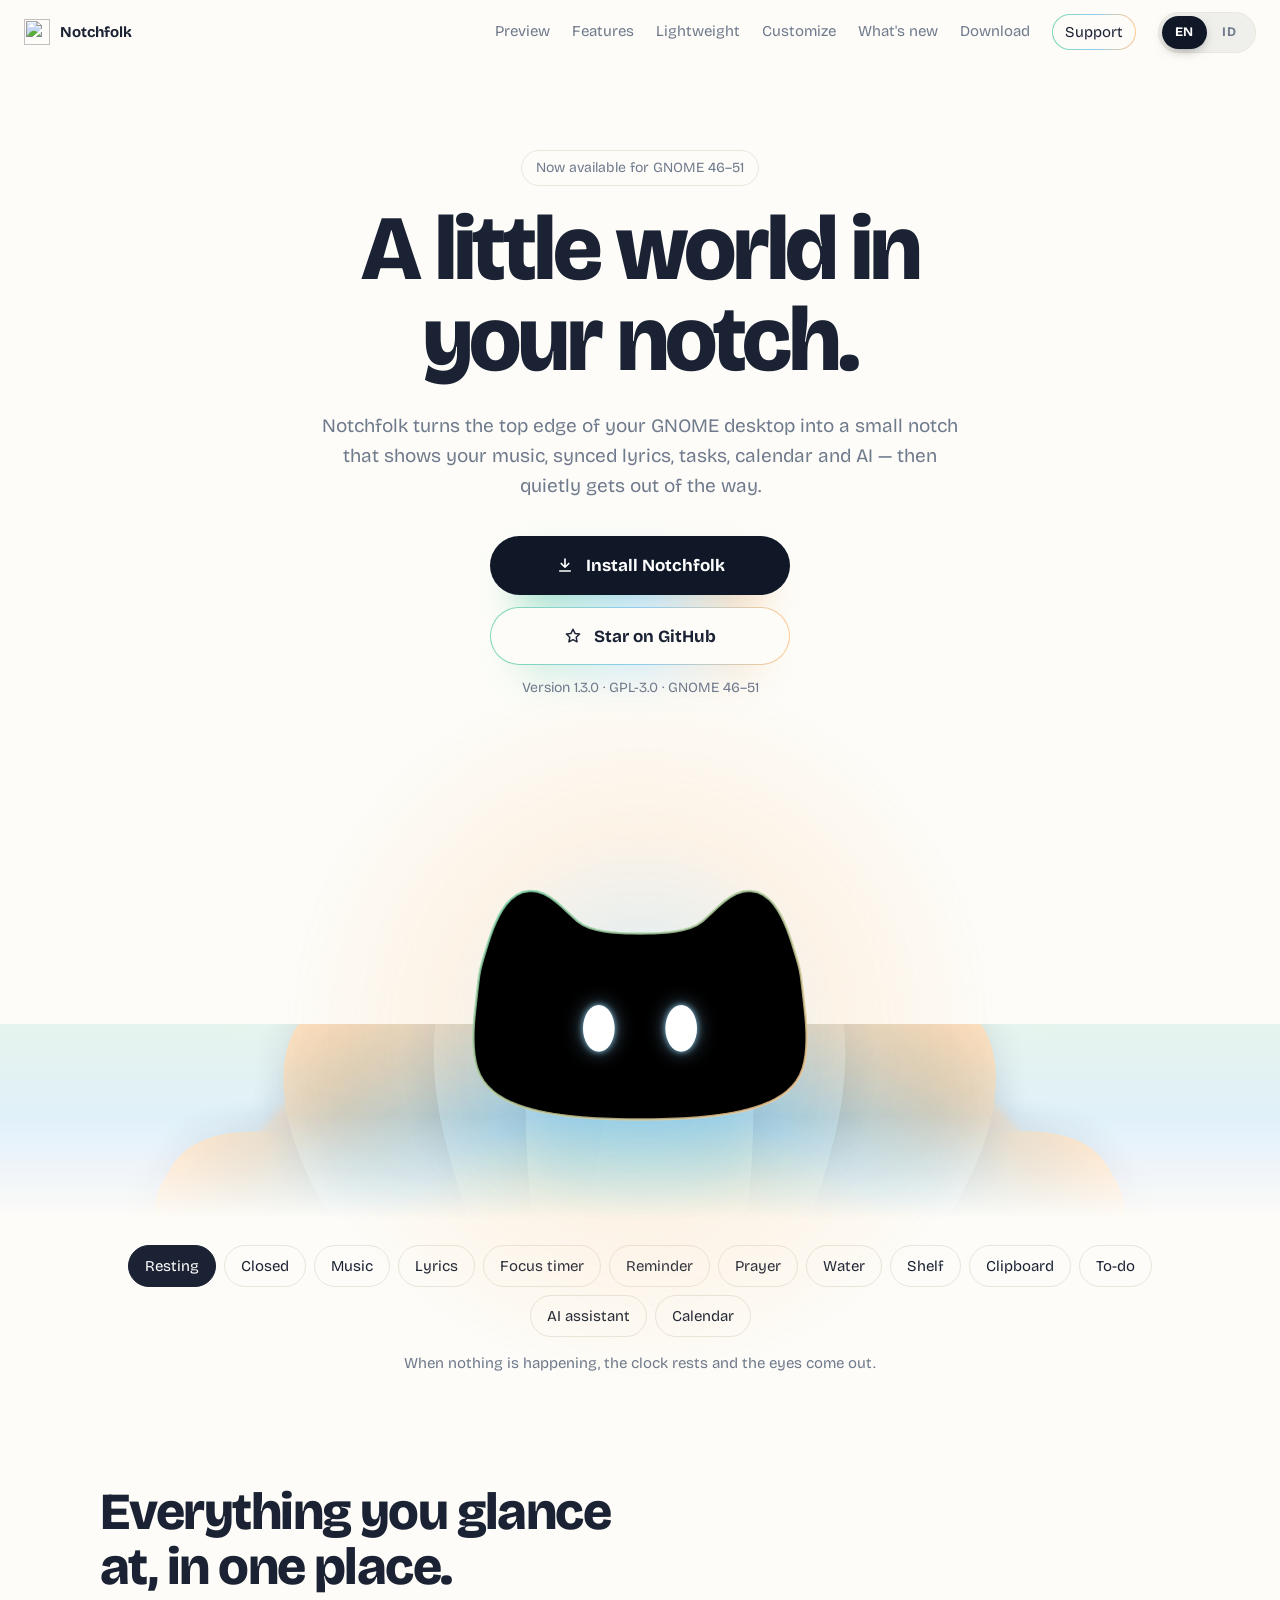
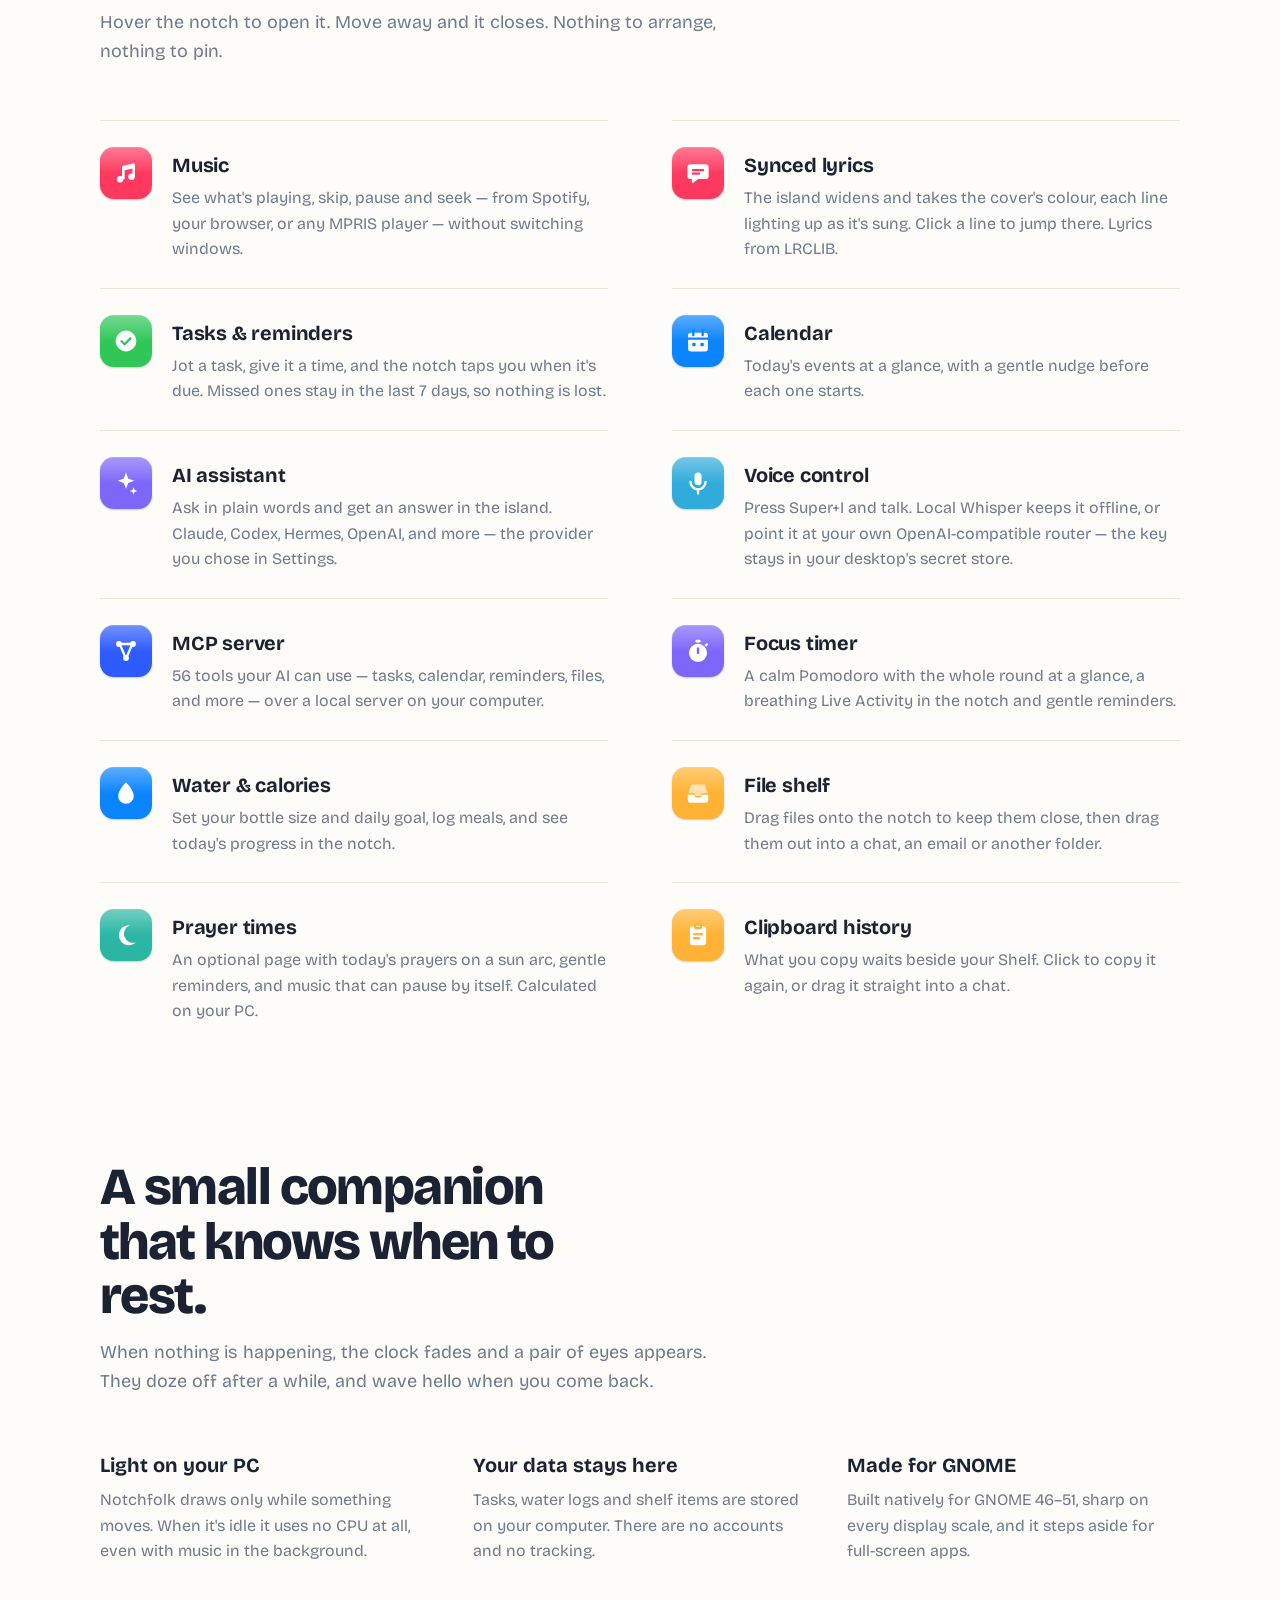
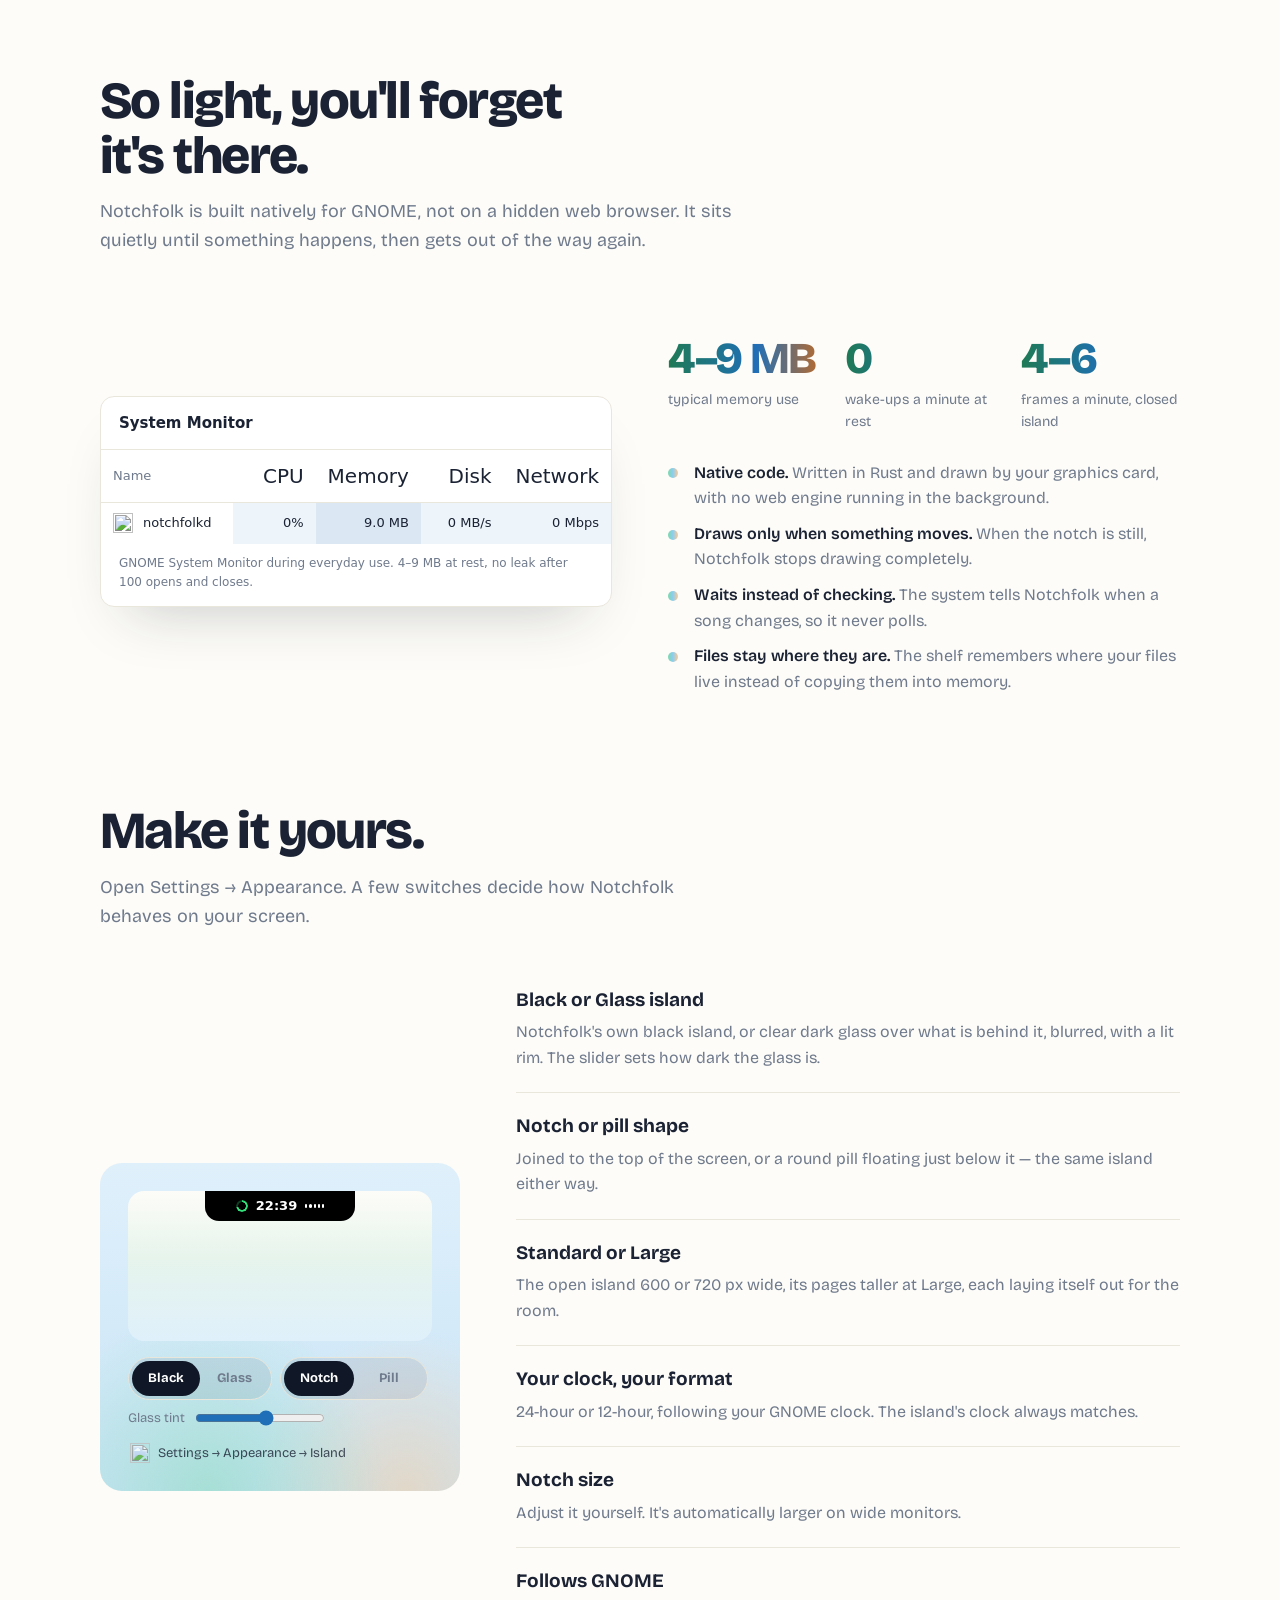
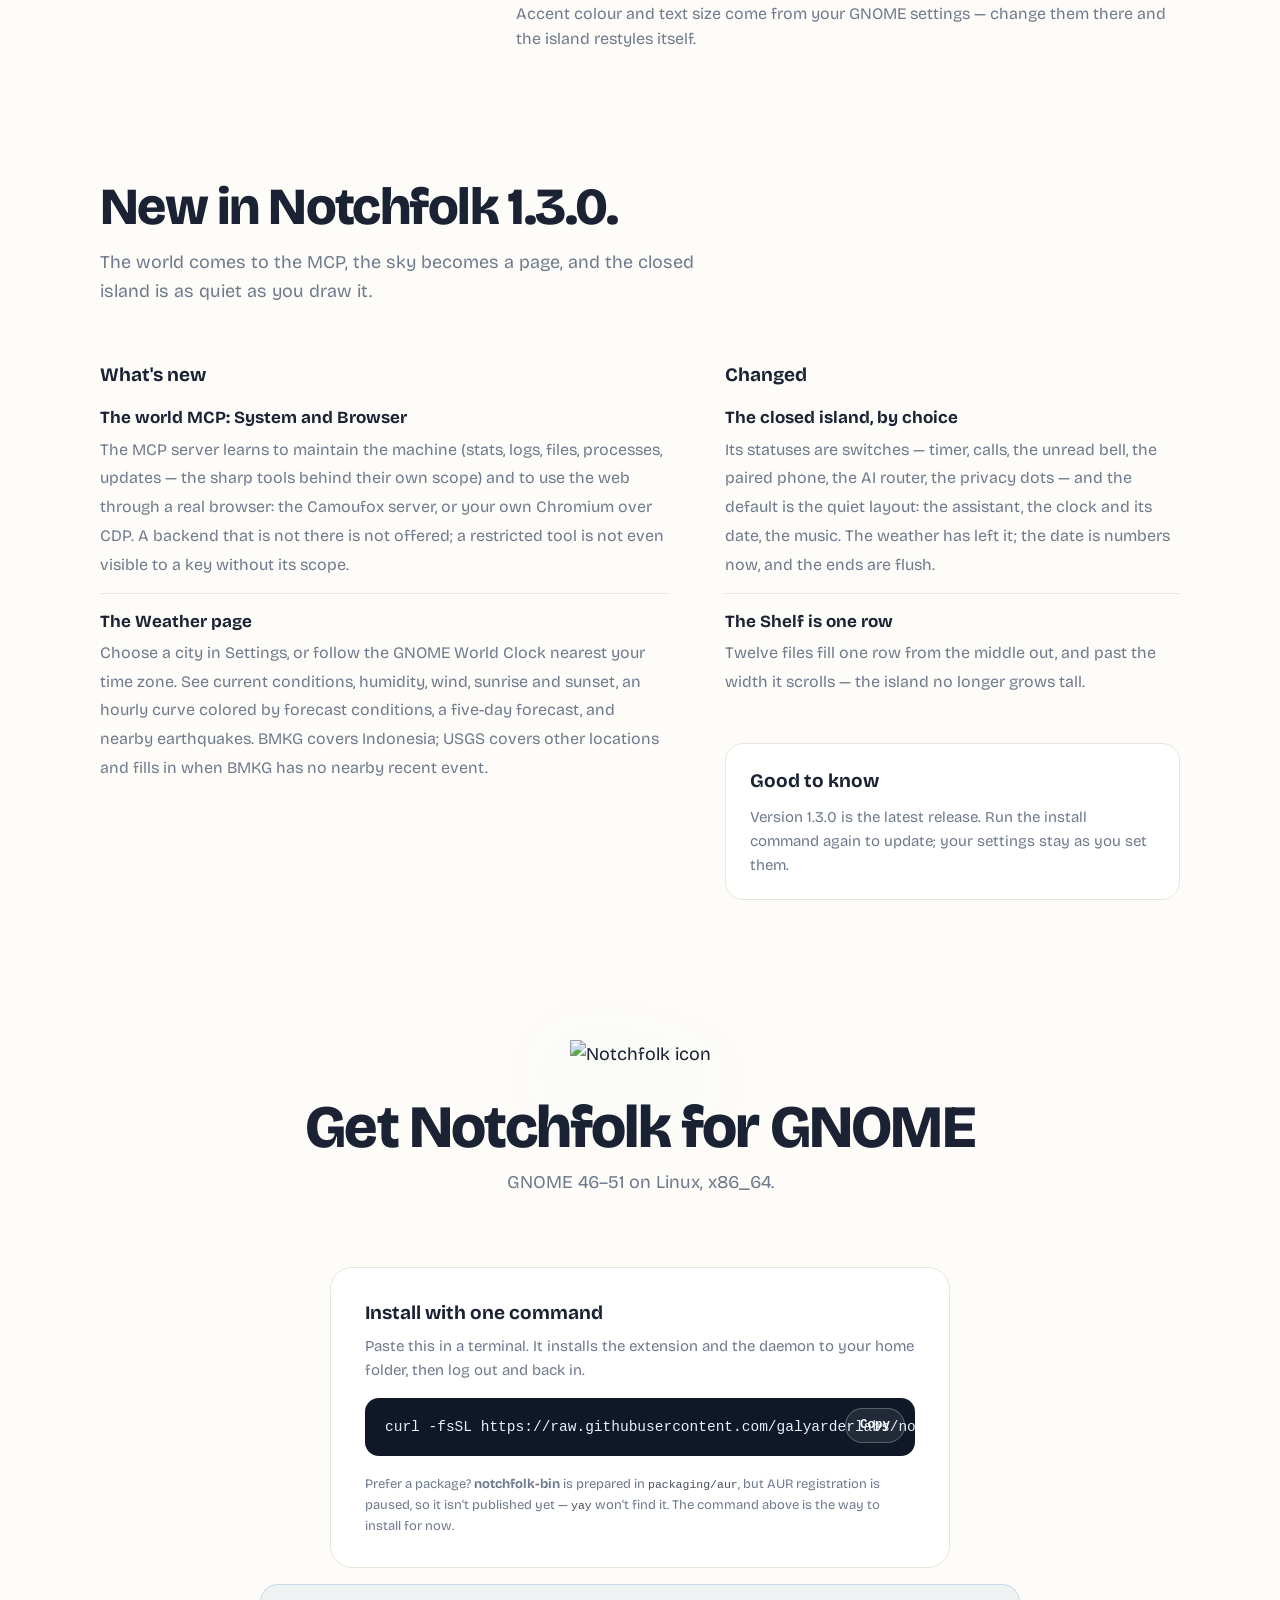
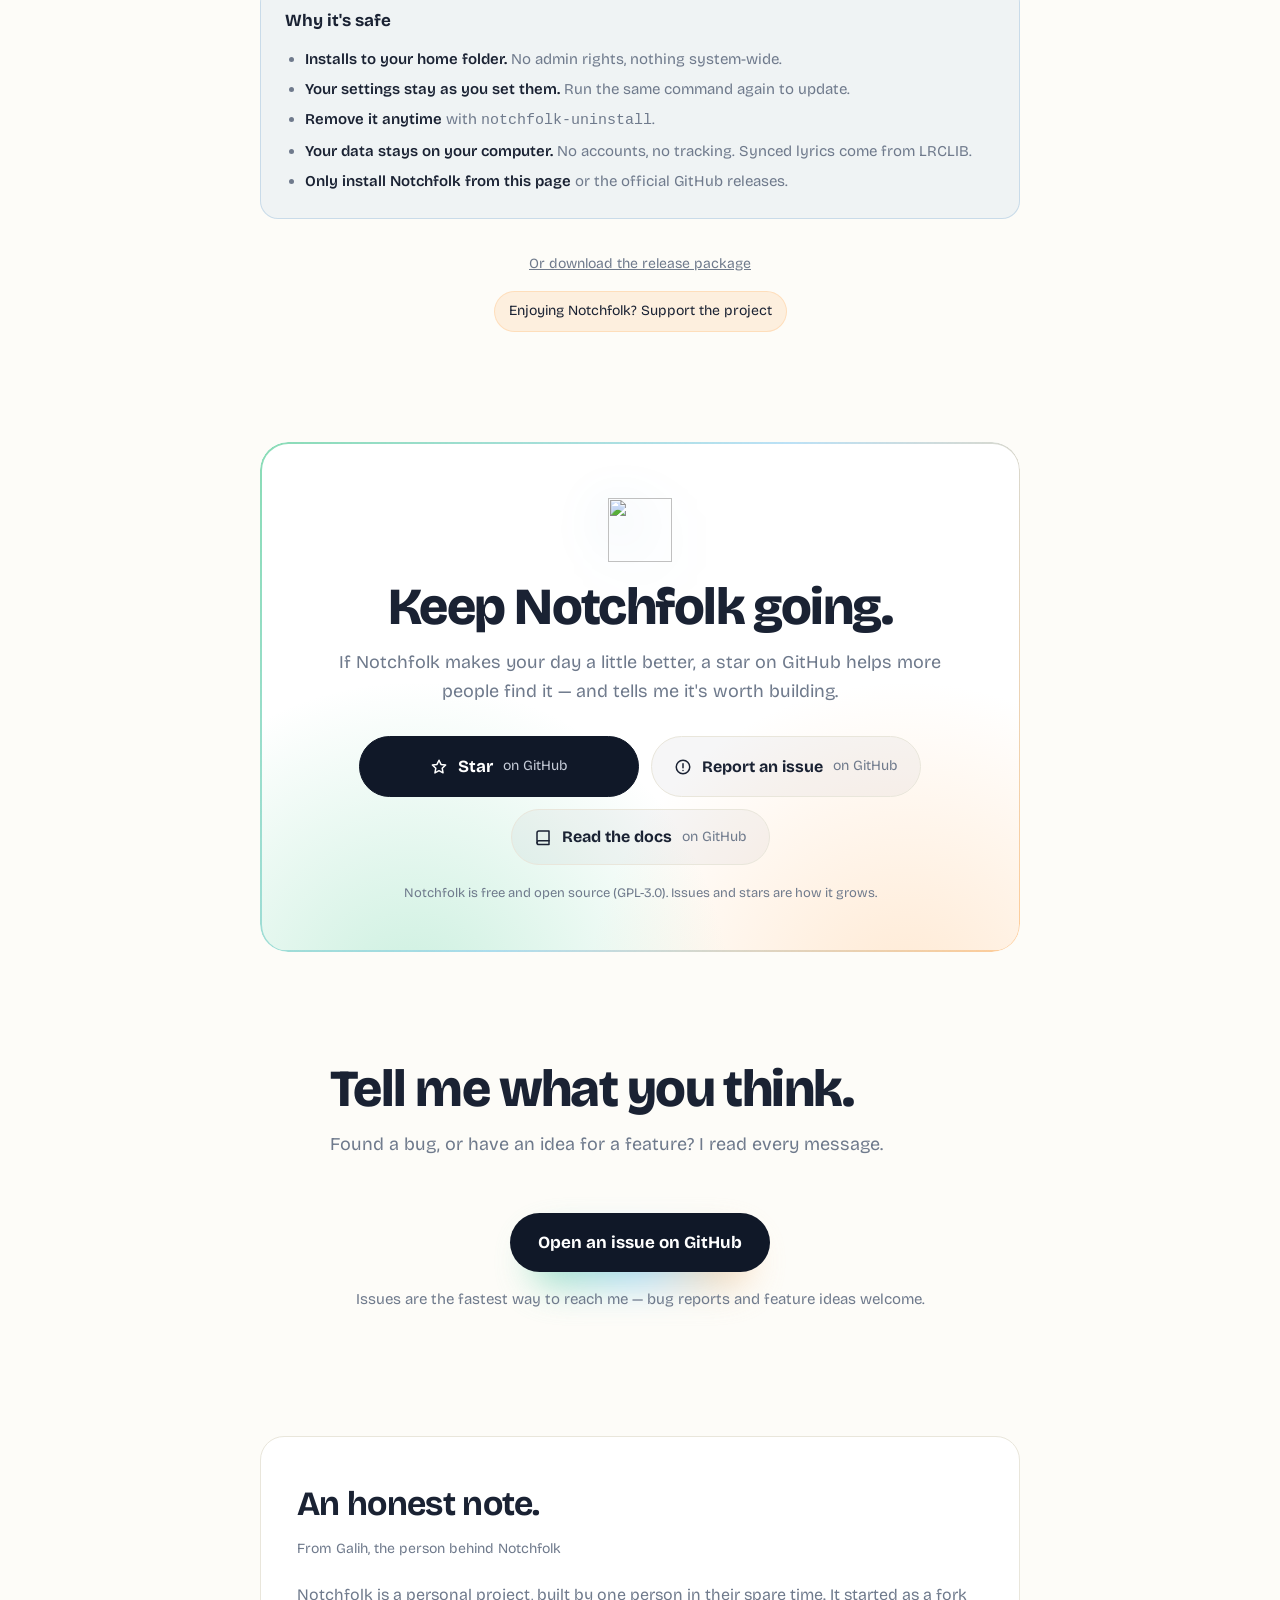
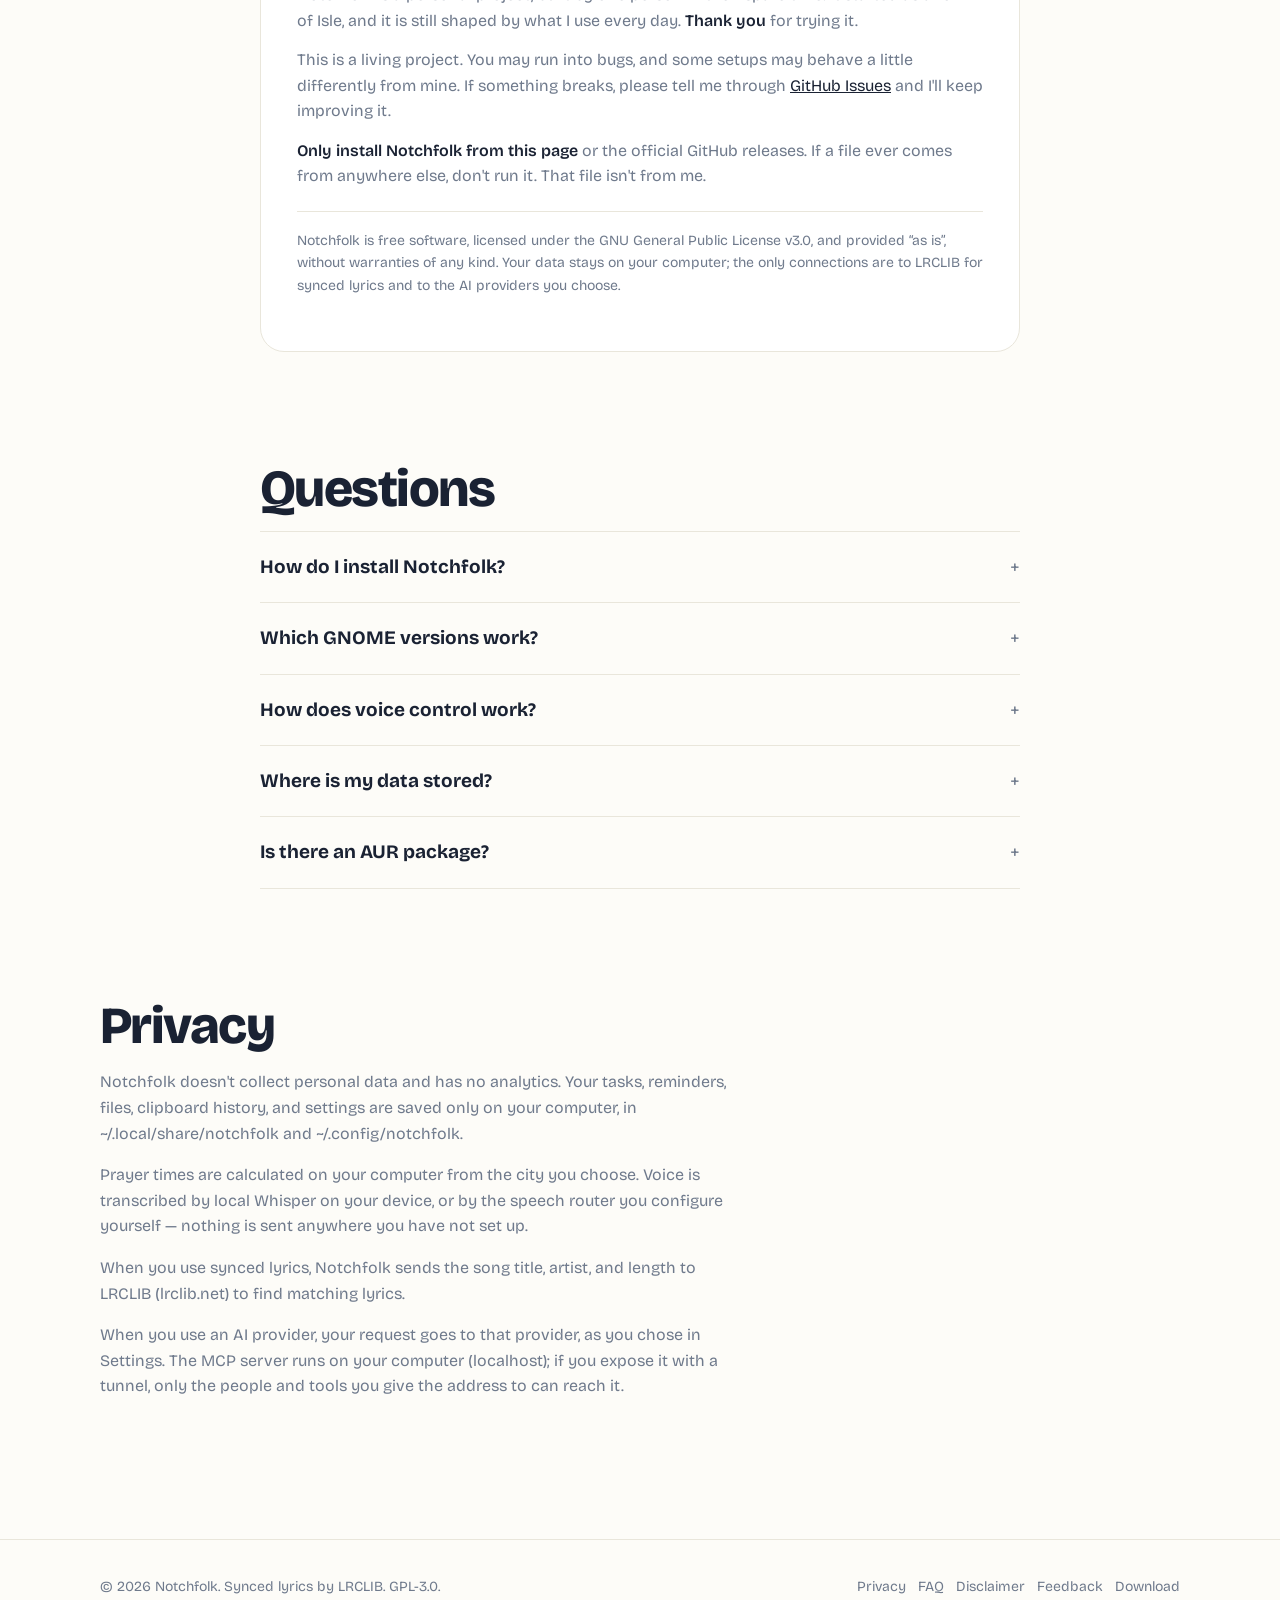
==== commit 99d6a83d: "feat: refine Weather page and earthquake data" ====
--- a/docs/index.html
+++ b/docs/index.html
@@ -754,7 +754,7 @@
           Star on GitHub
         </a>
       </div>
-      <small>Version <span class="js-ver">1.4.0</span> · GPL-3.0 · GNOME 46–51</small>
+      <small>Version <span class="js-ver">1.3.0</span> · GPL-3.0 · GNOME 46–51</small>
       <span class="dl-count js-dlcount"></span>
     </div>
   </div>
@@ -1103,24 +1103,25 @@
   </section>
 
     <section id="new" class="wrap">
-    <h2 class="sec-title">New in Notchfolk 1.4.0.</h2>
-    <p class="sec-lede">The world remembers, the sky shows its hours, and the assistant's endpoint lives in Settings.</p>
+    <h2 class="sec-title">New in Notchfolk 1.3.0.</h2>
+    <p class="sec-lede">The world comes to the MCP, the sky becomes a page, and the closed island is as quiet as you draw it.</p>
     <div class="news">
       <div>
         <h3>What&apos;s new</h3>
         <ul>
-          <li><b>The world MCP: Memory whole</b><span>The Hindsight engine's 39 tools (1.3.0) now stand beside the Obsidian backend's 16 &mdash; your own vault of Markdown notes: search, read, create, update, patch and move, with create never overwriting and no delete by design. One gate for every path; offered only when a vault answers.</span></li>
-          <li><b>The Weather page, full</b><span>The next hours walk a drawn curve, five days of warmest and coldest beneath, and BMKG's latest earthquakes &mdash; Indonesia's own meteorology agency. The page grows for what it shows, and its tab fills while its page is open.</span></li>
+          <li><b>The world MCP: System and Browser</b><span>The MCP server learns to maintain the machine (stats, logs, files, processes, updates &mdash; the sharp tools behind their own scope) and to use the web through a real browser: the Camoufox server, or your own Chromium over CDP. A backend that is not there is not offered; a restricted tool is not even visible to a key without its scope.</span></li>
+          <li><b>The Weather page</b><span>Choose a city in Settings, or follow the GNOME World Clock nearest your time zone. See current conditions, humidity, wind, sunrise and sunset, an hourly curve colored by forecast conditions, a five-day forecast, and nearby earthquakes. BMKG covers Indonesia; USGS covers other locations and fills in when BMKG has no nearby recent event.</span></li>
         </ul>
       </div>
       <div>
         <h3>Changed</h3>
         <ul>
-          <li><b>One endpoint, one place</b><span>The assistant's chat and its speech share one Base URL and one API key in Settings &mdash; the key in the desktop's secret store, never a plain file. The model choices stay their own, and speech may live elsewhere when the chat rides an official provider.</span></li>
+          <li><b>The closed island, by choice</b><span>Its statuses are switches &mdash; timer, calls, the unread bell, the paired phone, the AI router, the privacy dots &mdash; and the default is the quiet layout: the assistant, the clock and its date, the music. The weather has left it; the date is numbers now, and the ends are flush.</span></li>
+          <li><b>The Shelf is one row</b><span>Twelve files fill one row from the middle out, and past the width it scrolls &mdash; the island no longer grows tall.</span></li>
         </ul>
         <div class="news-note">
           <h3>Good to know</h3>
-          <p>Version 1.4.0 is the latest release. Run the install command again to update; your settings stay as you set them.</p>
+          <p>Version 1.3.0 is the latest release. Run the install command again to update; your settings stay as you set them.</p>
         </div>
       </div>
     </div>
@@ -1229,7 +1230,7 @@
 // ---- Download ------------------------------------------------------------------------
 // Setiap rilis baru: ubah VERSION, dan SHA256 sesuai installer yang di-upload ke GitHub.
 const DOWNLOAD_URL = "https://github.com/galyarderlabs/notchfolk/releases";
-const VERSION = "1.4.0";
+const VERSION = "1.3.0";
 document.querySelectorAll(".js-dl").forEach(a => { if (a.closest("#download")) a.href = DOWNLOAD_URL; });
 document.querySelectorAll(".js-ver").forEach(e => e.textContent = VERSION);
 
@@ -1613,16 +1614,18 @@
  "Lightweight": "Ringan",
  "Customize": "Kustomisasi",
  "What's new": "Yang baru",
- "New in Notchfolk 1.4.0.": "Yang baru di Notchfolk 1.4.0.",
- "The world remembers, the sky shows its hours, and the assistant's endpoint lives in Settings.": "Dunia mengingat, langit memperlihatkan jam-jamnya, dan endpoint assistant hidup di Settings.",
- "The world MCP: Memory whole": "MCP dunia: Memory utuh",
- "The Hindsight engine's 39 tools (1.3.0) now stand beside the Obsidian backend's 16 — your own vault of Markdown notes: search, read, create, update, patch and move, with create never overwriting and no delete by design. One gate for every path; offered only when a vault answers.": "39 tool mesin Hindsight (1.3.0) kini berdampingan dengan 16 tool backend Obsidian — vault Markdown milikmu sendiri: search, read, create, update, patch, dan move, dengan create yang tak pernah menimpa dan tanpa delete sesuai desain. Satu gerbang untuk setiap path; ditawarkan hanya saat vault menjawab.",
- "The Weather page, full": "Halaman Weather, penuh",
- "The next hours walk a drawn curve, five days of warmest and coldest beneath, and BMKG's latest earthquakes — Indonesia's own meteorology agency. The page grows for what it shows, and its tab fills while its page is open.": "Jam-jam berikutnya berjalan di kurva yang digambar, lima hari terpanas dan terdingin di bawahnya, dan gempa terbaru BMKG — badan meteorologi Indonesia sendiri. Halaman tumbuh mengikuti yang ditampilkannya, dan tab-nya terisi saat halamannya terbuka.",
- "One endpoint, one place": "Satu endpoint, satu tempat",
- "The assistant's chat and its speech share one Base URL and one API key in Settings — the key in the desktop's secret store, never a plain file. The model choices stay their own, and speech may live elsewhere when the chat rides an official provider.": "Chat dan speech assistant berbagi satu Base URL dan satu API key di Settings — key di secret store desktop, bukan file polos. Pilihan model tetap miliknya masing-masing, dan speech bisa tinggal di tempat lain saat chat menunggangi provider resmi.",
- "Version 1.4.0 is the latest release. Run the install command again to update; your settings stay as you set them.": "Versi 1.4.0 adalah rilis terbaru. Jalankan perintah instalasi lagi untuk memperbarui; pengaturanmu tetap seperti yang kamu atur.",
+ "New in Notchfolk 1.3.0.": "Yang baru di Notchfolk 1.3.0.",
+ "The world comes to the MCP, the sky becomes a page, and the closed island is as quiet as you draw it.": "Dunia datang ke MCP, langit jadi halaman, dan island tertutup setenang yang kamu gambar.",
+ "The world MCP: System and Browser": "MCP dunia: System dan Browser",
+ "The MCP server learns to maintain the machine (stats, logs, files, processes, updates — the sharp tools behind their own scope) and to use the web through a real browser: the Camoufox server, or your own Chromium over CDP. A backend that is not there is not offered; a restricted tool is not even visible to a key without its scope.": "Server MCP belajar merawat mesin (statistik, log, file, proses, update — alat tajamnya di balik scope sendiri) dan memakai web lewat browser sungguhan: server Camoufox, atau Chromium-mu sendiri lewat CDP. Backend yang tidak ada tidak ditawarkan; tool restricted bahkan tidak kelihatan bagi key tanpa scopenya.",
+ "The Weather page": "Halaman Weather",
+ "Choose a city in Settings, or follow the GNOME World Clock nearest your time zone. See current conditions, humidity, wind, sunrise and sunset, an hourly curve colored by forecast conditions, a five-day forecast, and nearby earthquakes. BMKG covers Indonesia; USGS covers other locations and fills in when BMKG has no nearby recent event.": "Pilih kota di Settings, atau ikuti GNOME World Clock yang zona waktunya paling dekat. Lihat kondisi terkini, kelembapan, angin, waktu terbit dan terbenam matahari, grafik per jam yang warnanya mengikuti prakiraan, prakiraan lima hari, dan gempa sekitar. BMKG mencakup Indonesia; USGS mencakup lokasi lain dan mengambil alih jika BMKG tidak punya gempa sekitar yang baru.",
  "Changed": "Berubah",
+ "The closed island, by choice": "Island tertutup, sesuai pilihanmu",
+ "Its statuses are switches — timer, calls, the unread bell, the paired phone, the AI router, the privacy dots — and the default is the quiet layout: the assistant, the clock and its date, the music. The weather has left it; the date is numbers now, and the ends are flush.": "Status-statusnya jadi switch — timer, panggilan, bel notifikasi, HP yang dipasangkan, router AI, titik privasi — dan default-nya layout tenang: assistant, jam dengan tanggalnya, musik. Cuaca sudah pergi; tanggalnya sekarang angka, dan ujungnya rapat.",
+ "The Shelf is one row": "Shelf satu baris",
+ "Twelve files fill one row from the middle out, and past the width it scrolls — the island no longer grows tall.": "Dua belas file mengisi satu baris dari tengah ke pinggir, dan melebihi lebar ia menggulir — island tidak lagi memanjang.",
+ "Version 1.3.0 is the latest release. Run the install command again to update; your settings stay as you set them.": "Versi 1.3.0 adalah rilis terbaru. Jalankan perintah instalasi lagi untuk memperbarui; pengaturanmu tetap seperti yang kamu atur.",
  "Download": "Download",
  "Support": "Dukung",
  "Now available for GNOME 46–51": "Sekarang tersedia untuk GNOME 46–51",
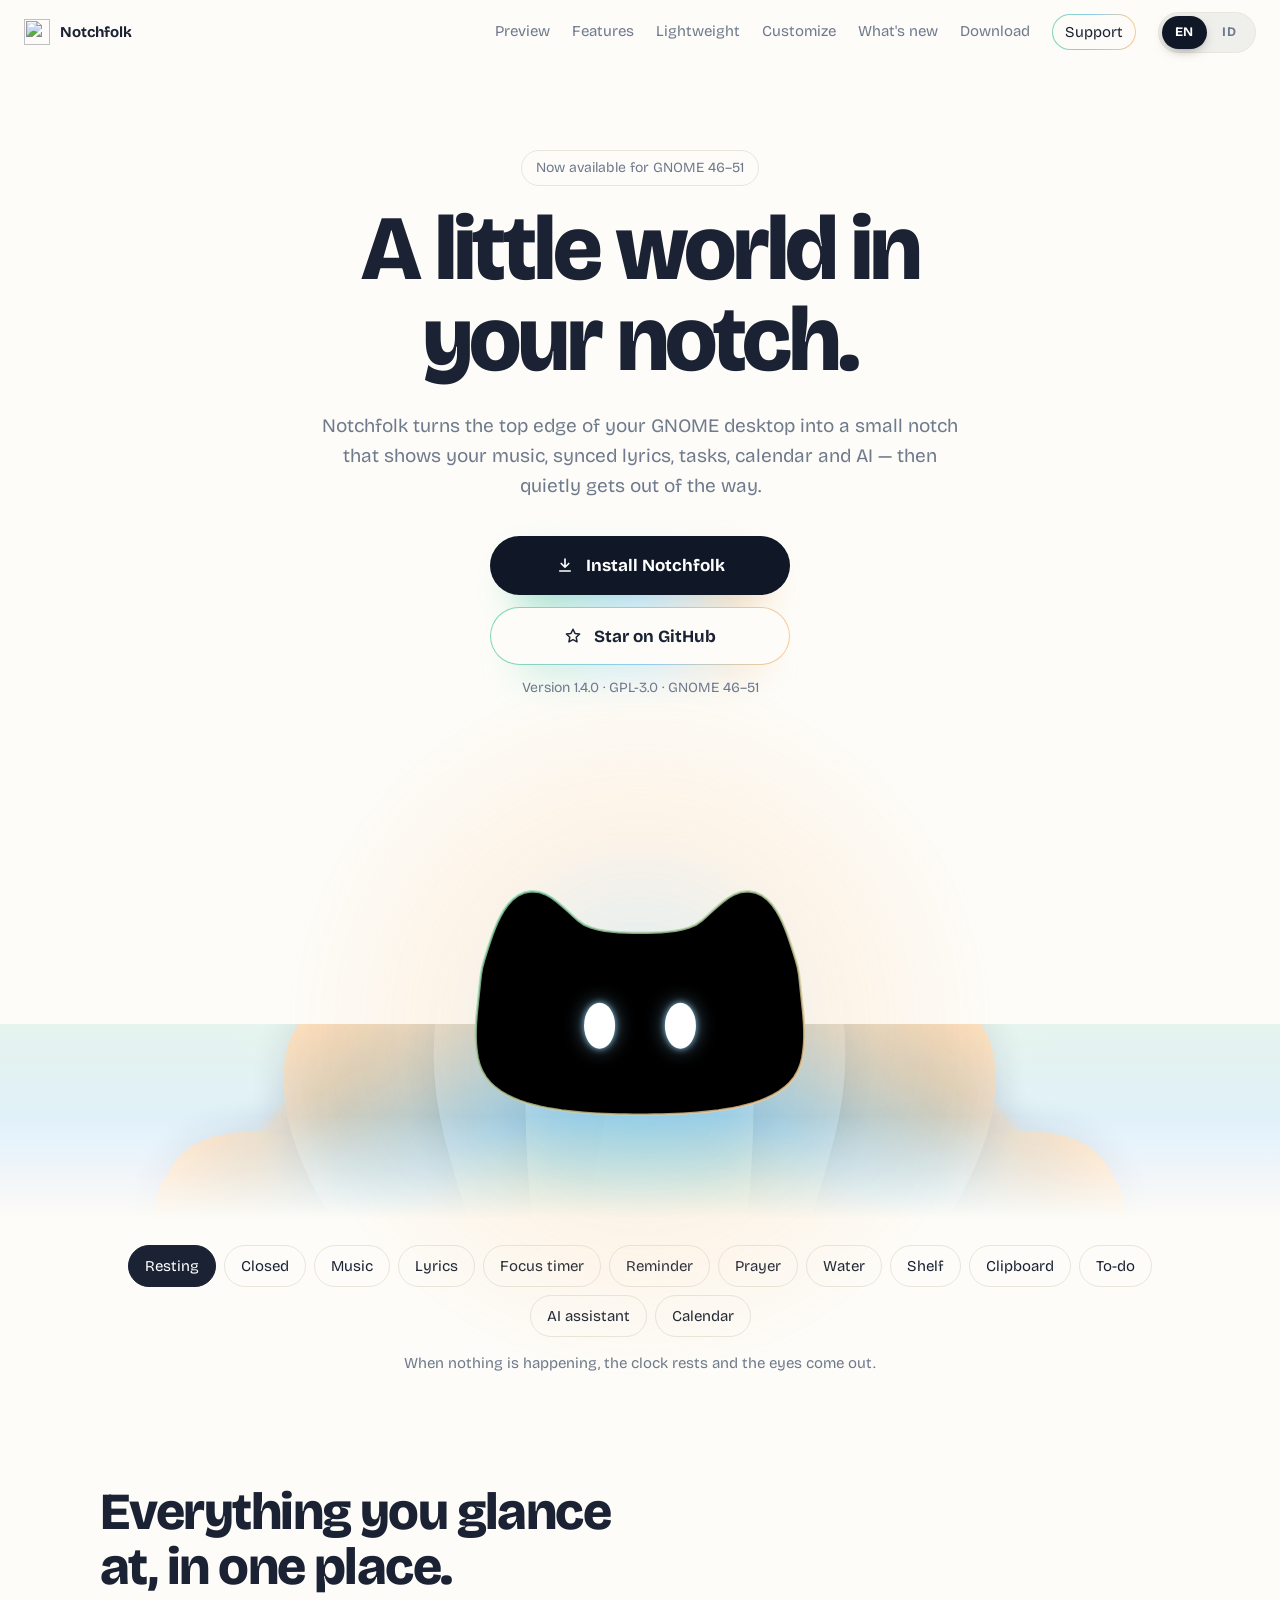
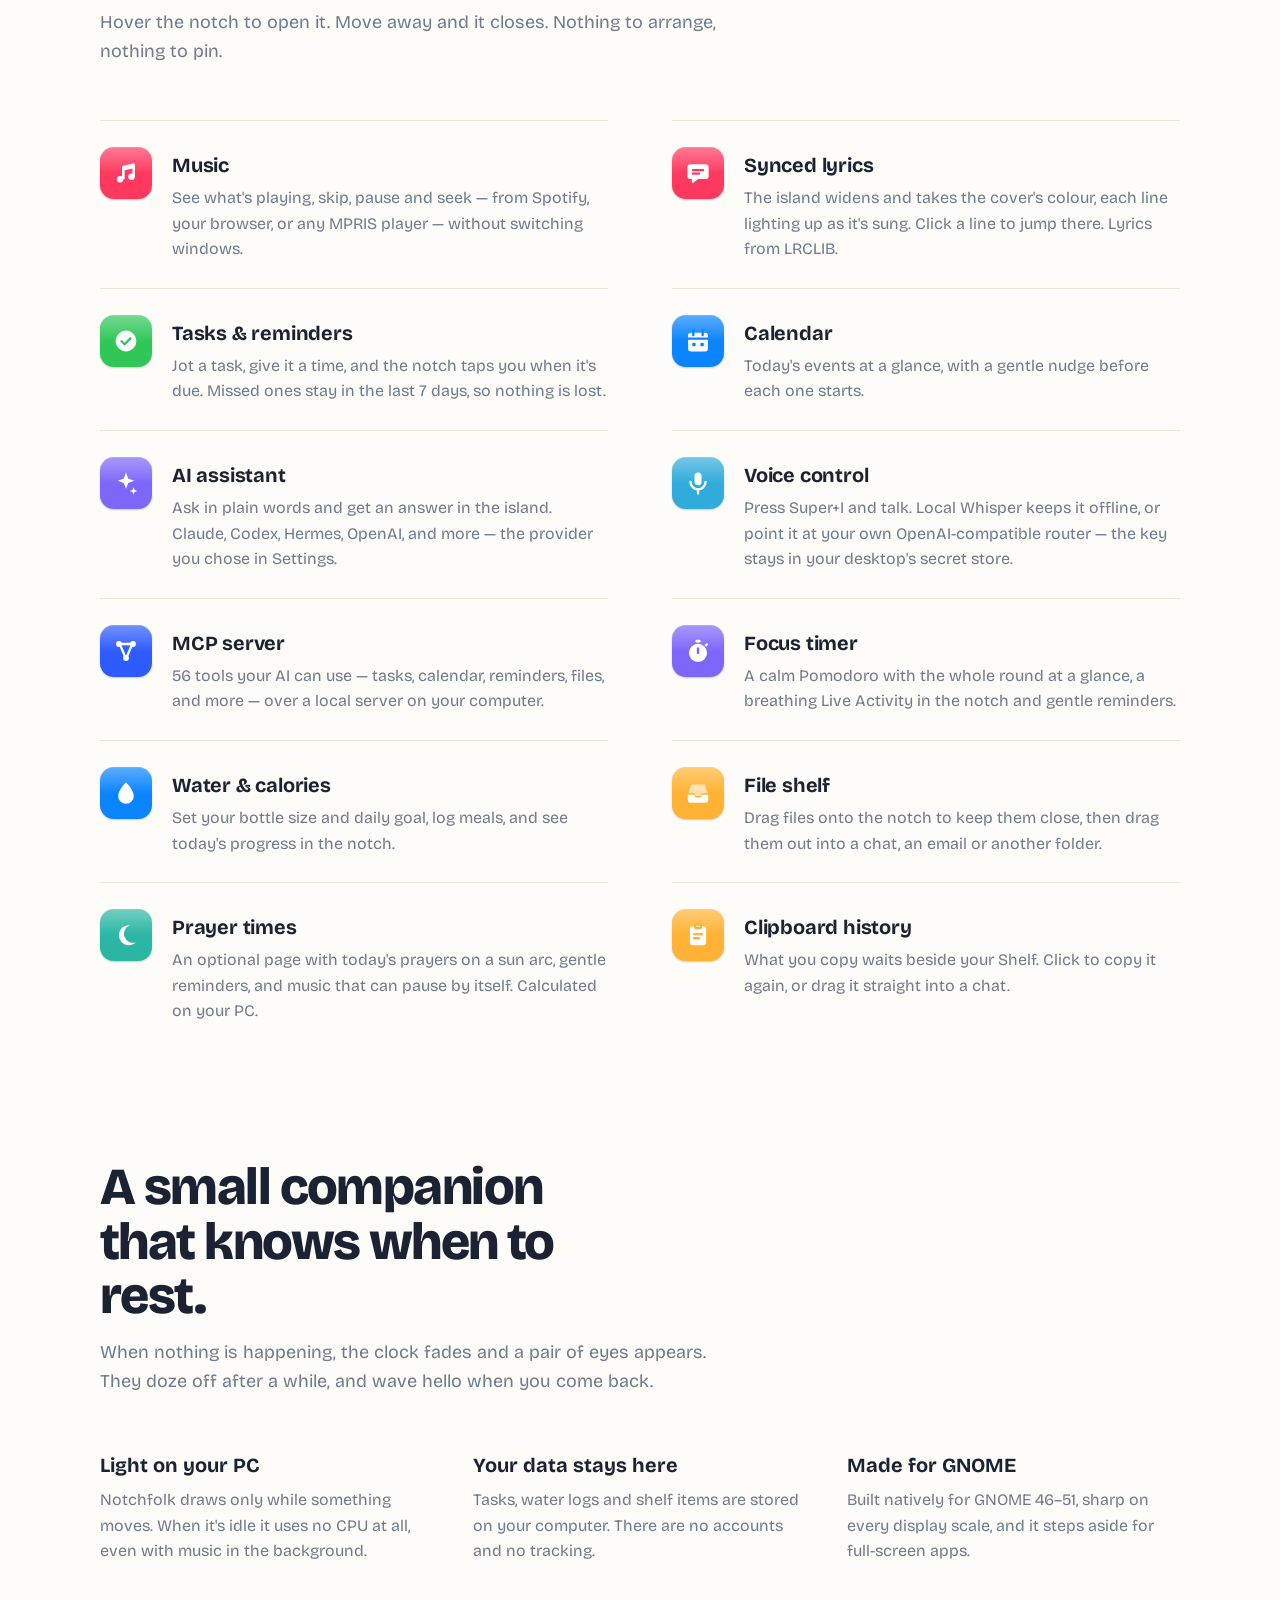
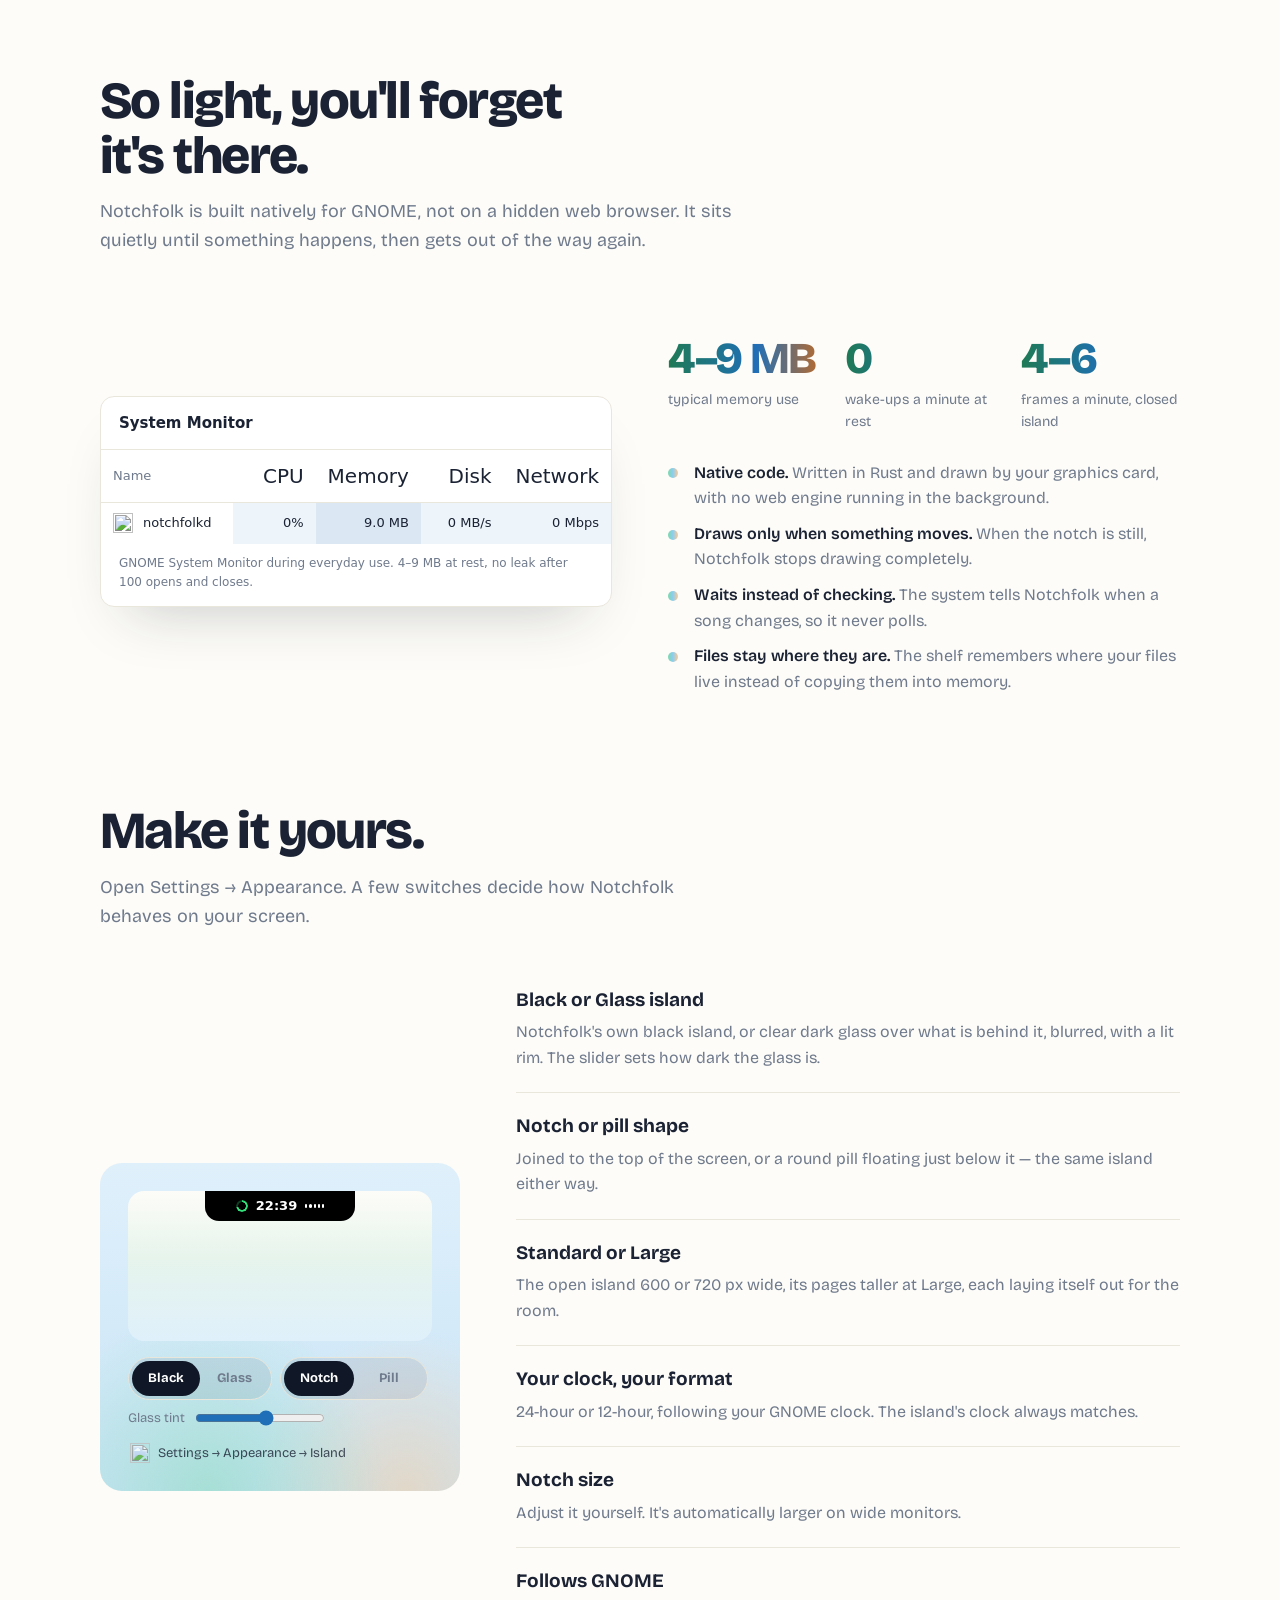
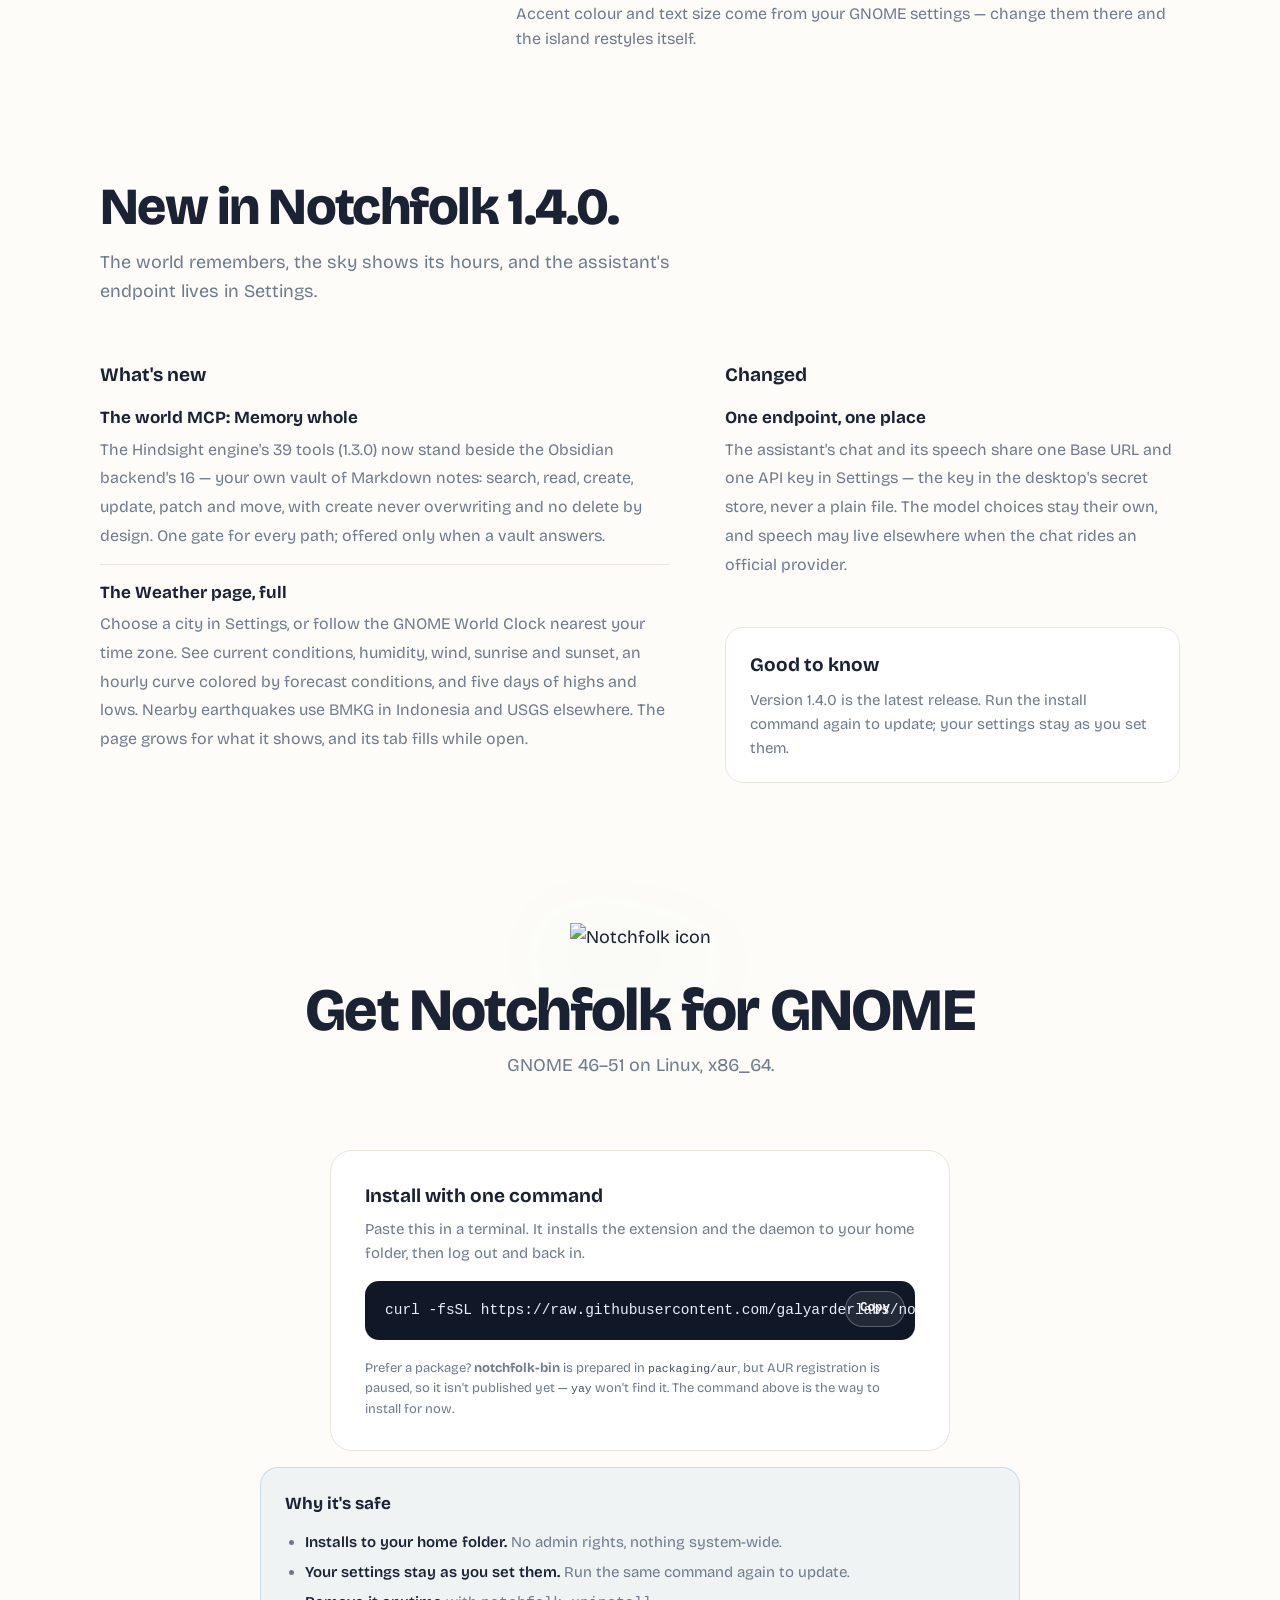
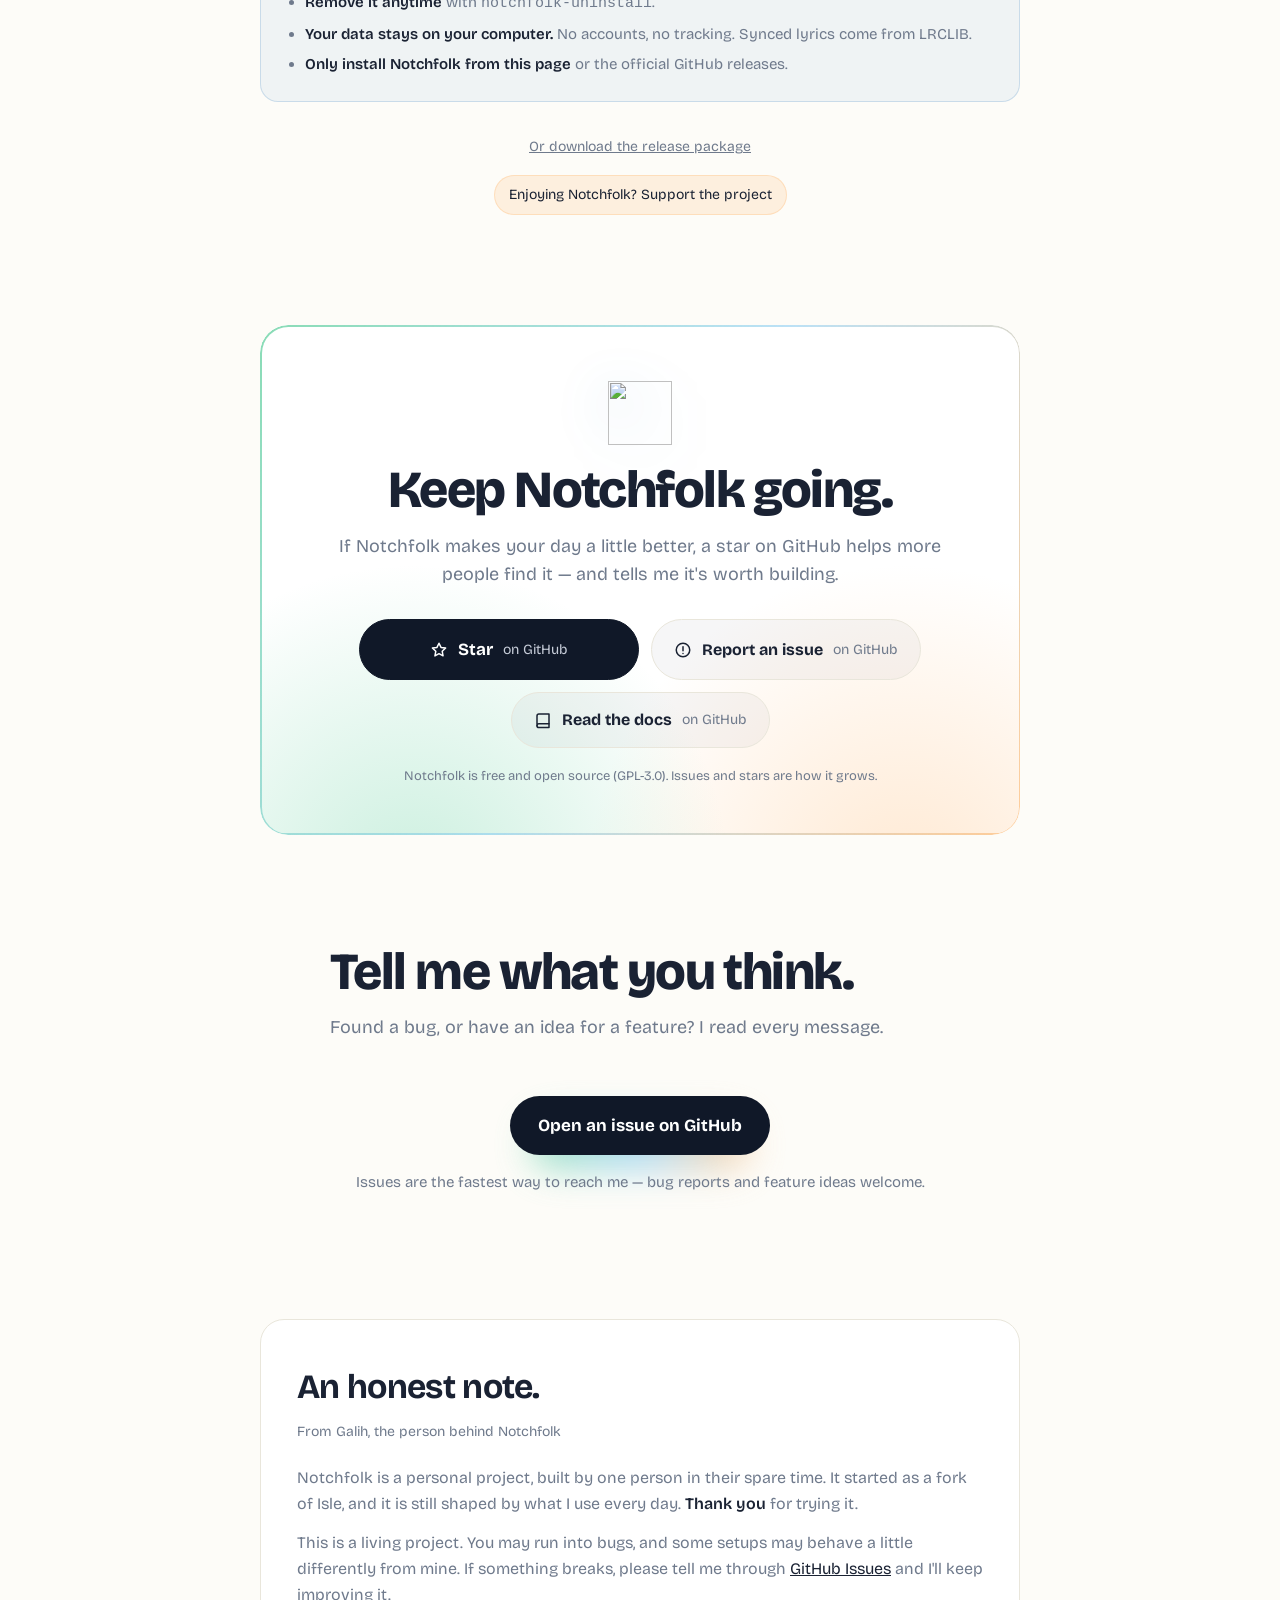
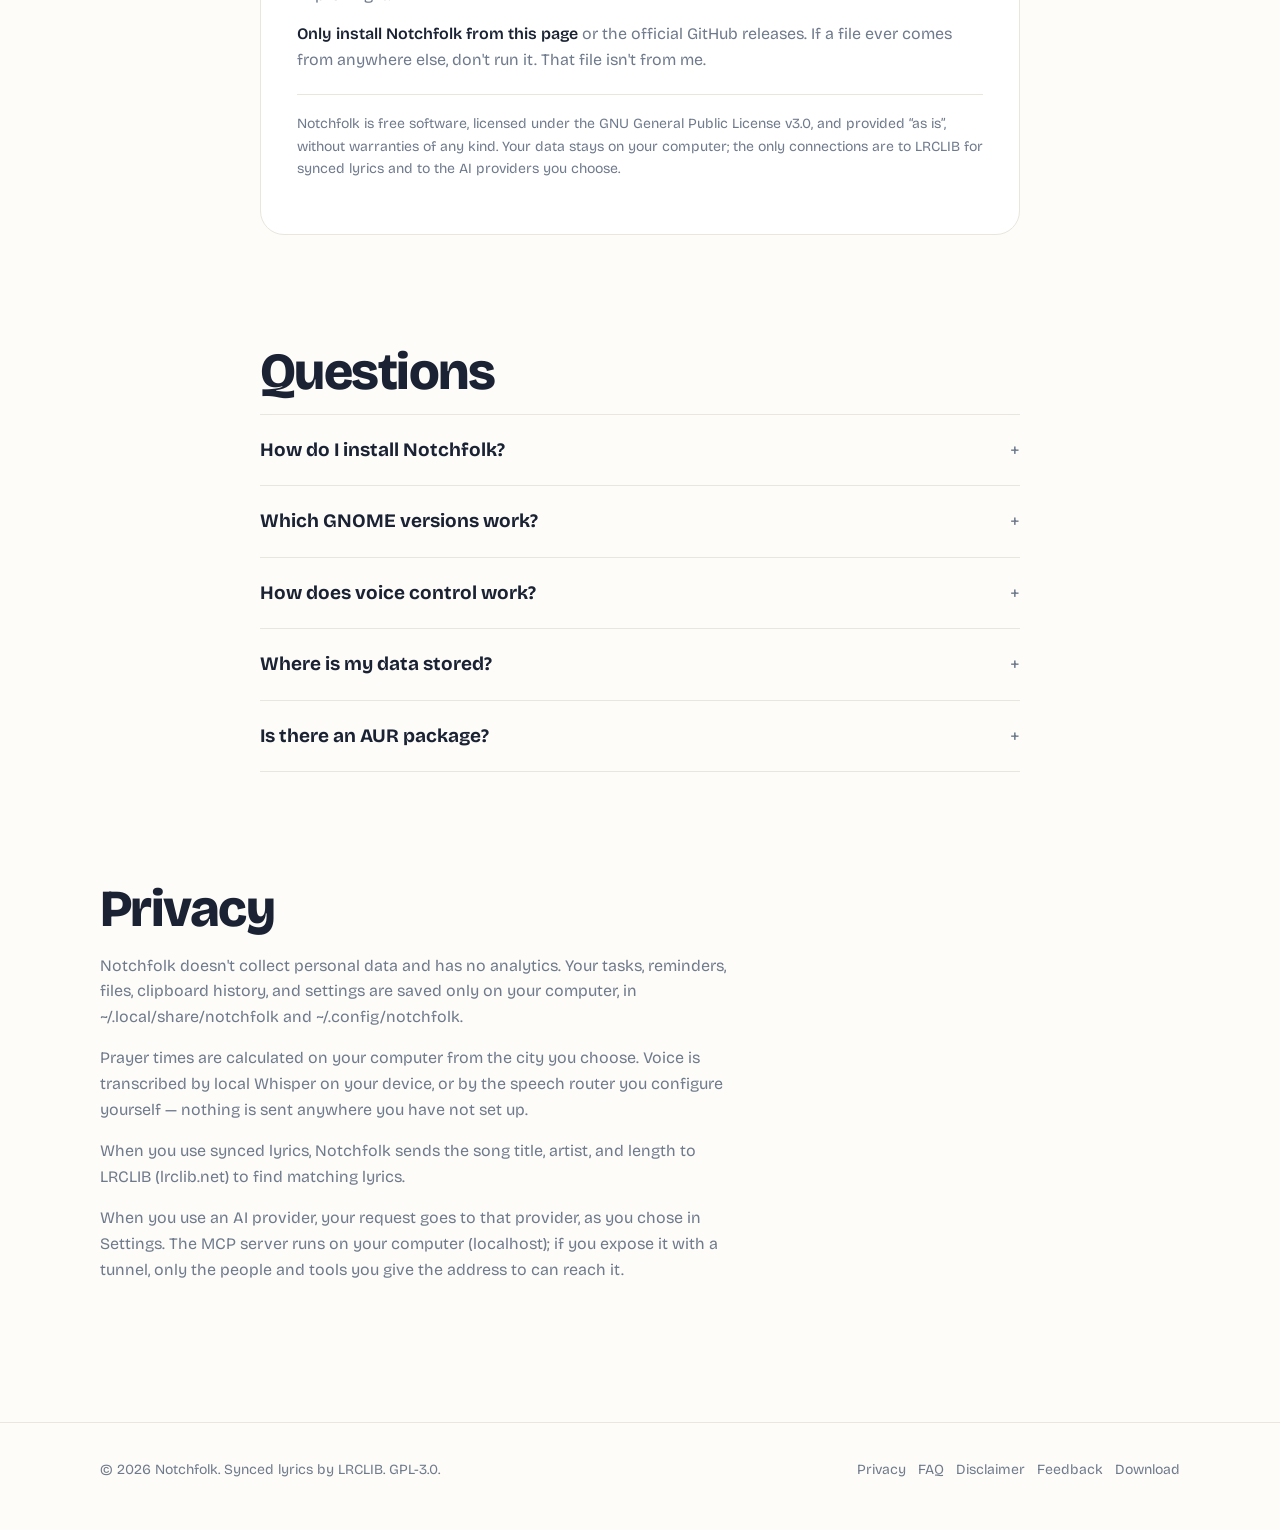
==== commit 1bbf26bd: "Merge Weather updates into release 1.4.0" ====
--- a/docs/index.html
+++ b/docs/index.html
@@ -754,7 +754,7 @@
           Star on GitHub
         </a>
       </div>
-      <small>Version <span class="js-ver">1.3.0</span> · GPL-3.0 · GNOME 46–51</small>
+      <small>Version <span class="js-ver">1.4.0</span> · GPL-3.0 · GNOME 46–51</small>
       <span class="dl-count js-dlcount"></span>
     </div>
   </div>
@@ -1103,25 +1103,24 @@
   </section>
 
     <section id="new" class="wrap">
-    <h2 class="sec-title">New in Notchfolk 1.3.0.</h2>
-    <p class="sec-lede">The world comes to the MCP, the sky becomes a page, and the closed island is as quiet as you draw it.</p>
+    <h2 class="sec-title">New in Notchfolk 1.4.0.</h2>
+    <p class="sec-lede">The world remembers, the sky shows its hours, and the assistant's endpoint lives in Settings.</p>
     <div class="news">
       <div>
         <h3>What&apos;s new</h3>
         <ul>
-          <li><b>The world MCP: System and Browser</b><span>The MCP server learns to maintain the machine (stats, logs, files, processes, updates &mdash; the sharp tools behind their own scope) and to use the web through a real browser: the Camoufox server, or your own Chromium over CDP. A backend that is not there is not offered; a restricted tool is not even visible to a key without its scope.</span></li>
-          <li><b>The Weather page</b><span>Choose a city in Settings, or follow the GNOME World Clock nearest your time zone. See current conditions, humidity, wind, sunrise and sunset, an hourly curve colored by forecast conditions, a five-day forecast, and nearby earthquakes. BMKG covers Indonesia; USGS covers other locations and fills in when BMKG has no nearby recent event.</span></li>
+          <li><b>The world MCP: Memory whole</b><span>The Hindsight engine's 39 tools (1.3.0) now stand beside the Obsidian backend's 16 &mdash; your own vault of Markdown notes: search, read, create, update, patch and move, with create never overwriting and no delete by design. One gate for every path; offered only when a vault answers.</span></li>
+          <li><b>The Weather page, full</b><span>Choose a city in Settings, or follow the GNOME World Clock nearest your time zone. See current conditions, humidity, wind, sunrise and sunset, an hourly curve colored by forecast conditions, and five days of highs and lows. Nearby earthquakes use BMKG in Indonesia and USGS elsewhere. The page grows for what it shows, and its tab fills while open.</span></li>
         </ul>
       </div>
       <div>
         <h3>Changed</h3>
         <ul>
-          <li><b>The closed island, by choice</b><span>Its statuses are switches &mdash; timer, calls, the unread bell, the paired phone, the AI router, the privacy dots &mdash; and the default is the quiet layout: the assistant, the clock and its date, the music. The weather has left it; the date is numbers now, and the ends are flush.</span></li>
-          <li><b>The Shelf is one row</b><span>Twelve files fill one row from the middle out, and past the width it scrolls &mdash; the island no longer grows tall.</span></li>
+          <li><b>One endpoint, one place</b><span>The assistant's chat and its speech share one Base URL and one API key in Settings &mdash; the key in the desktop's secret store, never a plain file. The model choices stay their own, and speech may live elsewhere when the chat rides an official provider.</span></li>
         </ul>
         <div class="news-note">
           <h3>Good to know</h3>
-          <p>Version 1.3.0 is the latest release. Run the install command again to update; your settings stay as you set them.</p>
+          <p>Version 1.4.0 is the latest release. Run the install command again to update; your settings stay as you set them.</p>
         </div>
       </div>
     </div>
@@ -1230,7 +1229,7 @@
 // ---- Download ------------------------------------------------------------------------
 // Setiap rilis baru: ubah VERSION, dan SHA256 sesuai installer yang di-upload ke GitHub.
 const DOWNLOAD_URL = "https://github.com/galyarderlabs/notchfolk/releases";
-const VERSION = "1.3.0";
+const VERSION = "1.4.0";
 document.querySelectorAll(".js-dl").forEach(a => { if (a.closest("#download")) a.href = DOWNLOAD_URL; });
 document.querySelectorAll(".js-ver").forEach(e => e.textContent = VERSION);
 
@@ -1614,18 +1613,16 @@
  "Lightweight": "Ringan",
  "Customize": "Kustomisasi",
  "What's new": "Yang baru",
- "New in Notchfolk 1.3.0.": "Yang baru di Notchfolk 1.3.0.",
- "The world comes to the MCP, the sky becomes a page, and the closed island is as quiet as you draw it.": "Dunia datang ke MCP, langit jadi halaman, dan island tertutup setenang yang kamu gambar.",
- "The world MCP: System and Browser": "MCP dunia: System dan Browser",
- "The MCP server learns to maintain the machine (stats, logs, files, processes, updates — the sharp tools behind their own scope) and to use the web through a real browser: the Camoufox server, or your own Chromium over CDP. A backend that is not there is not offered; a restricted tool is not even visible to a key without its scope.": "Server MCP belajar merawat mesin (statistik, log, file, proses, update — alat tajamnya di balik scope sendiri) dan memakai web lewat browser sungguhan: server Camoufox, atau Chromium-mu sendiri lewat CDP. Backend yang tidak ada tidak ditawarkan; tool restricted bahkan tidak kelihatan bagi key tanpa scopenya.",
- "The Weather page": "Halaman Weather",
- "Choose a city in Settings, or follow the GNOME World Clock nearest your time zone. See current conditions, humidity, wind, sunrise and sunset, an hourly curve colored by forecast conditions, a five-day forecast, and nearby earthquakes. BMKG covers Indonesia; USGS covers other locations and fills in when BMKG has no nearby recent event.": "Pilih kota di Settings, atau ikuti GNOME World Clock yang zona waktunya paling dekat. Lihat kondisi terkini, kelembapan, angin, waktu terbit dan terbenam matahari, grafik per jam yang warnanya mengikuti prakiraan, prakiraan lima hari, dan gempa sekitar. BMKG mencakup Indonesia; USGS mencakup lokasi lain dan mengambil alih jika BMKG tidak punya gempa sekitar yang baru.",
+ "New in Notchfolk 1.4.0.": "Yang baru di Notchfolk 1.4.0.",
+ "The world remembers, the sky shows its hours, and the assistant's endpoint lives in Settings.": "Dunia mengingat, langit memperlihatkan jam-jamnya, dan endpoint assistant hidup di Settings.",
+ "The world MCP: Memory whole": "MCP dunia: Memory utuh",
+ "The Hindsight engine's 39 tools (1.3.0) now stand beside the Obsidian backend's 16 — your own vault of Markdown notes: search, read, create, update, patch and move, with create never overwriting and no delete by design. One gate for every path; offered only when a vault answers.": "39 tool mesin Hindsight (1.3.0) kini berdampingan dengan 16 tool backend Obsidian — vault Markdown milikmu sendiri: search, read, create, update, patch, dan move, dengan create yang tak pernah menimpa dan tanpa delete sesuai desain. Satu gerbang untuk setiap path; ditawarkan hanya saat vault menjawab.",
+ "The Weather page, full": "Halaman Weather, penuh",
+ "Choose a city in Settings, or follow the GNOME World Clock nearest your time zone. See current conditions, humidity, wind, sunrise and sunset, an hourly curve colored by forecast conditions, and five days of highs and lows. Nearby earthquakes use BMKG in Indonesia and USGS elsewhere. The page grows for what it shows, and its tab fills while open.": "Pilih kota di Settings, atau ikuti GNOME World Clock yang zona waktunya paling dekat. Lihat kondisi terkini, kelembapan, angin, waktu terbit dan terbenam matahari, grafik per jam berwarna sesuai kondisi, serta suhu tertinggi dan terendah selama lima hari. Gempa sekitar memakai BMKG di Indonesia dan USGS di wilayah lain. Halaman memanjang sesuai isinya, dan tab-nya terisi saat terbuka.",
+ "One endpoint, one place": "Satu endpoint, satu tempat",
+ "The assistant's chat and its speech share one Base URL and one API key in Settings — the key in the desktop's secret store, never a plain file. The model choices stay their own, and speech may live elsewhere when the chat rides an official provider.": "Chat dan speech assistant berbagi satu Base URL dan satu API key di Settings — key di secret store desktop, bukan file polos. Pilihan model tetap miliknya masing-masing, dan speech bisa tinggal di tempat lain saat chat menunggangi provider resmi.",
+ "Version 1.4.0 is the latest release. Run the install command again to update; your settings stay as you set them.": "Versi 1.4.0 adalah rilis terbaru. Jalankan perintah instalasi lagi untuk memperbarui; pengaturanmu tetap seperti yang kamu atur.",
  "Changed": "Berubah",
- "The closed island, by choice": "Island tertutup, sesuai pilihanmu",
- "Its statuses are switches — timer, calls, the unread bell, the paired phone, the AI router, the privacy dots — and the default is the quiet layout: the assistant, the clock and its date, the music. The weather has left it; the date is numbers now, and the ends are flush.": "Status-statusnya jadi switch — timer, panggilan, bel notifikasi, HP yang dipasangkan, router AI, titik privasi — dan default-nya layout tenang: assistant, jam dengan tanggalnya, musik. Cuaca sudah pergi; tanggalnya sekarang angka, dan ujungnya rapat.",
- "The Shelf is one row": "Shelf satu baris",
- "Twelve files fill one row from the middle out, and past the width it scrolls — the island no longer grows tall.": "Dua belas file mengisi satu baris dari tengah ke pinggir, dan melebihi lebar ia menggulir — island tidak lagi memanjang.",
- "Version 1.3.0 is the latest release. Run the install command again to update; your settings stay as you set them.": "Versi 1.3.0 adalah rilis terbaru. Jalankan perintah instalasi lagi untuk memperbarui; pengaturanmu tetap seperti yang kamu atur.",
  "Download": "Download",
  "Support": "Dukung",
  "Now available for GNOME 46–51": "Sekarang tersedia untuk GNOME 46–51",
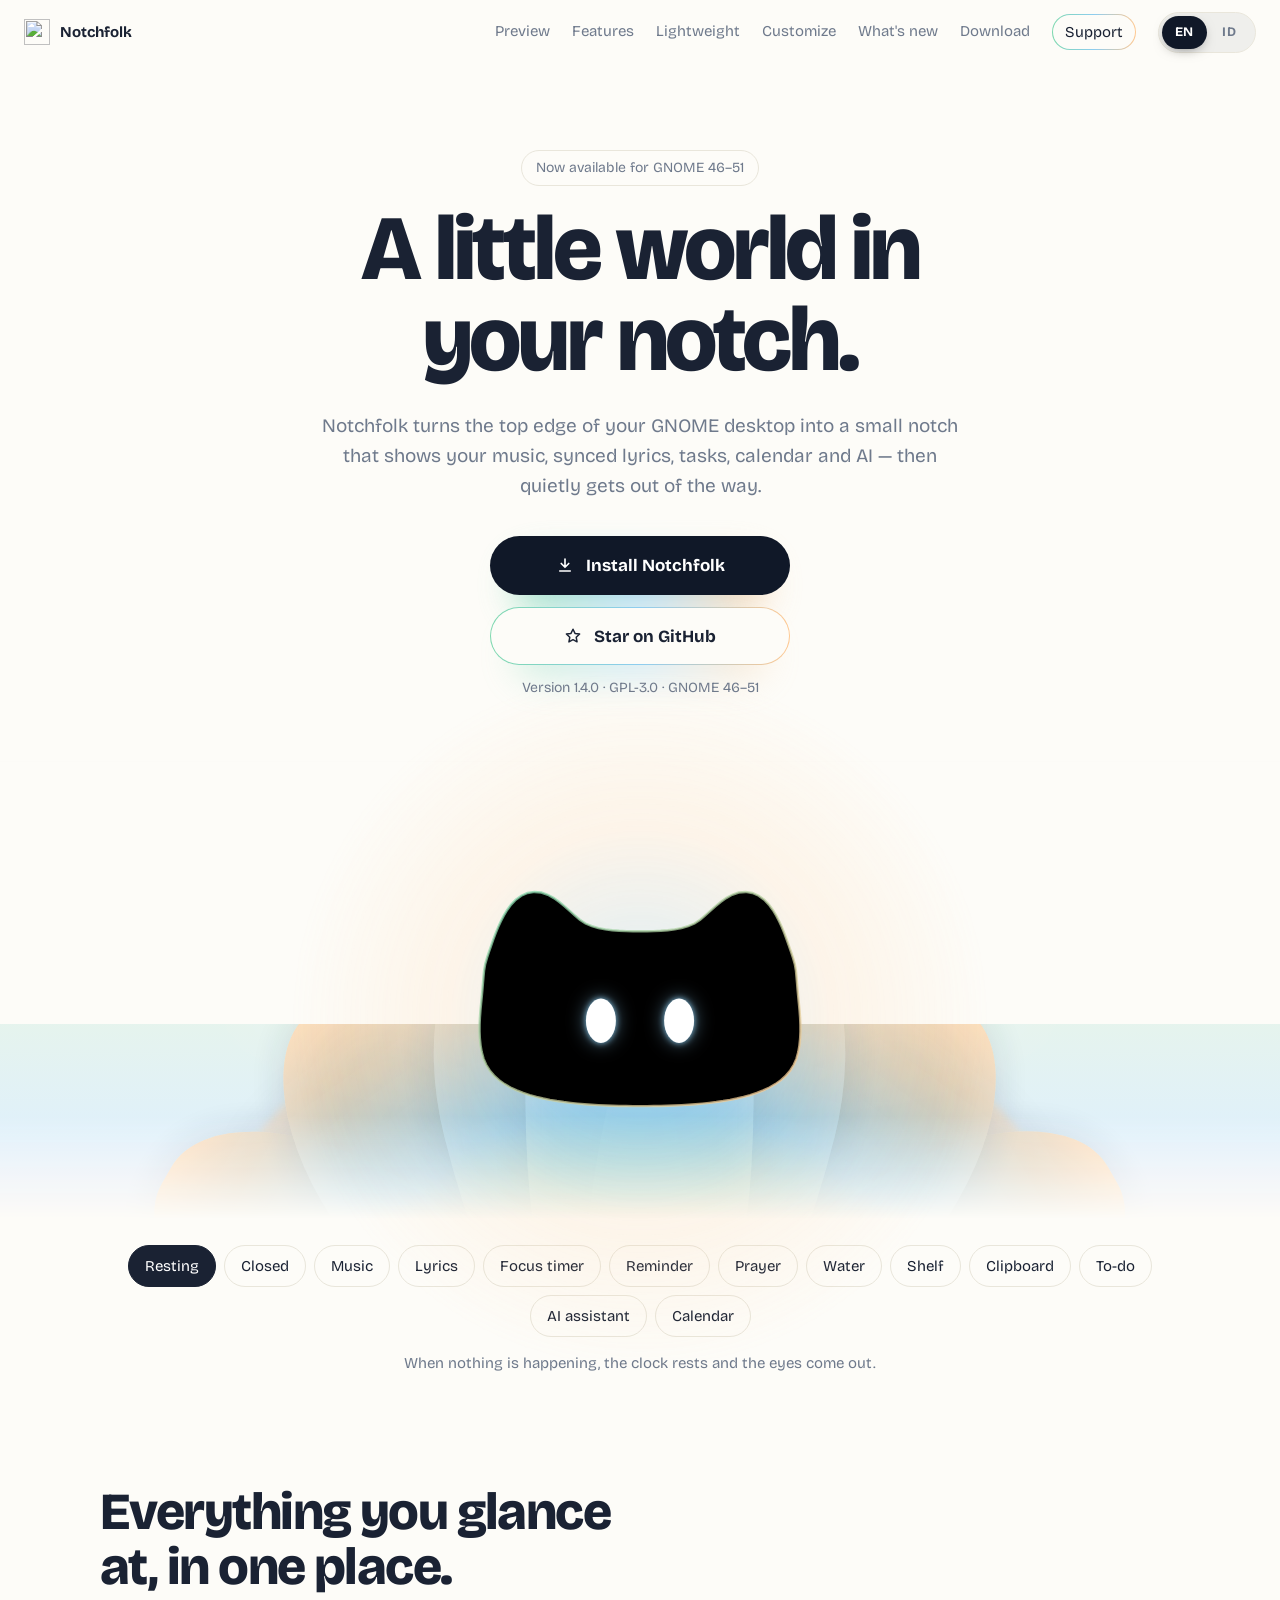
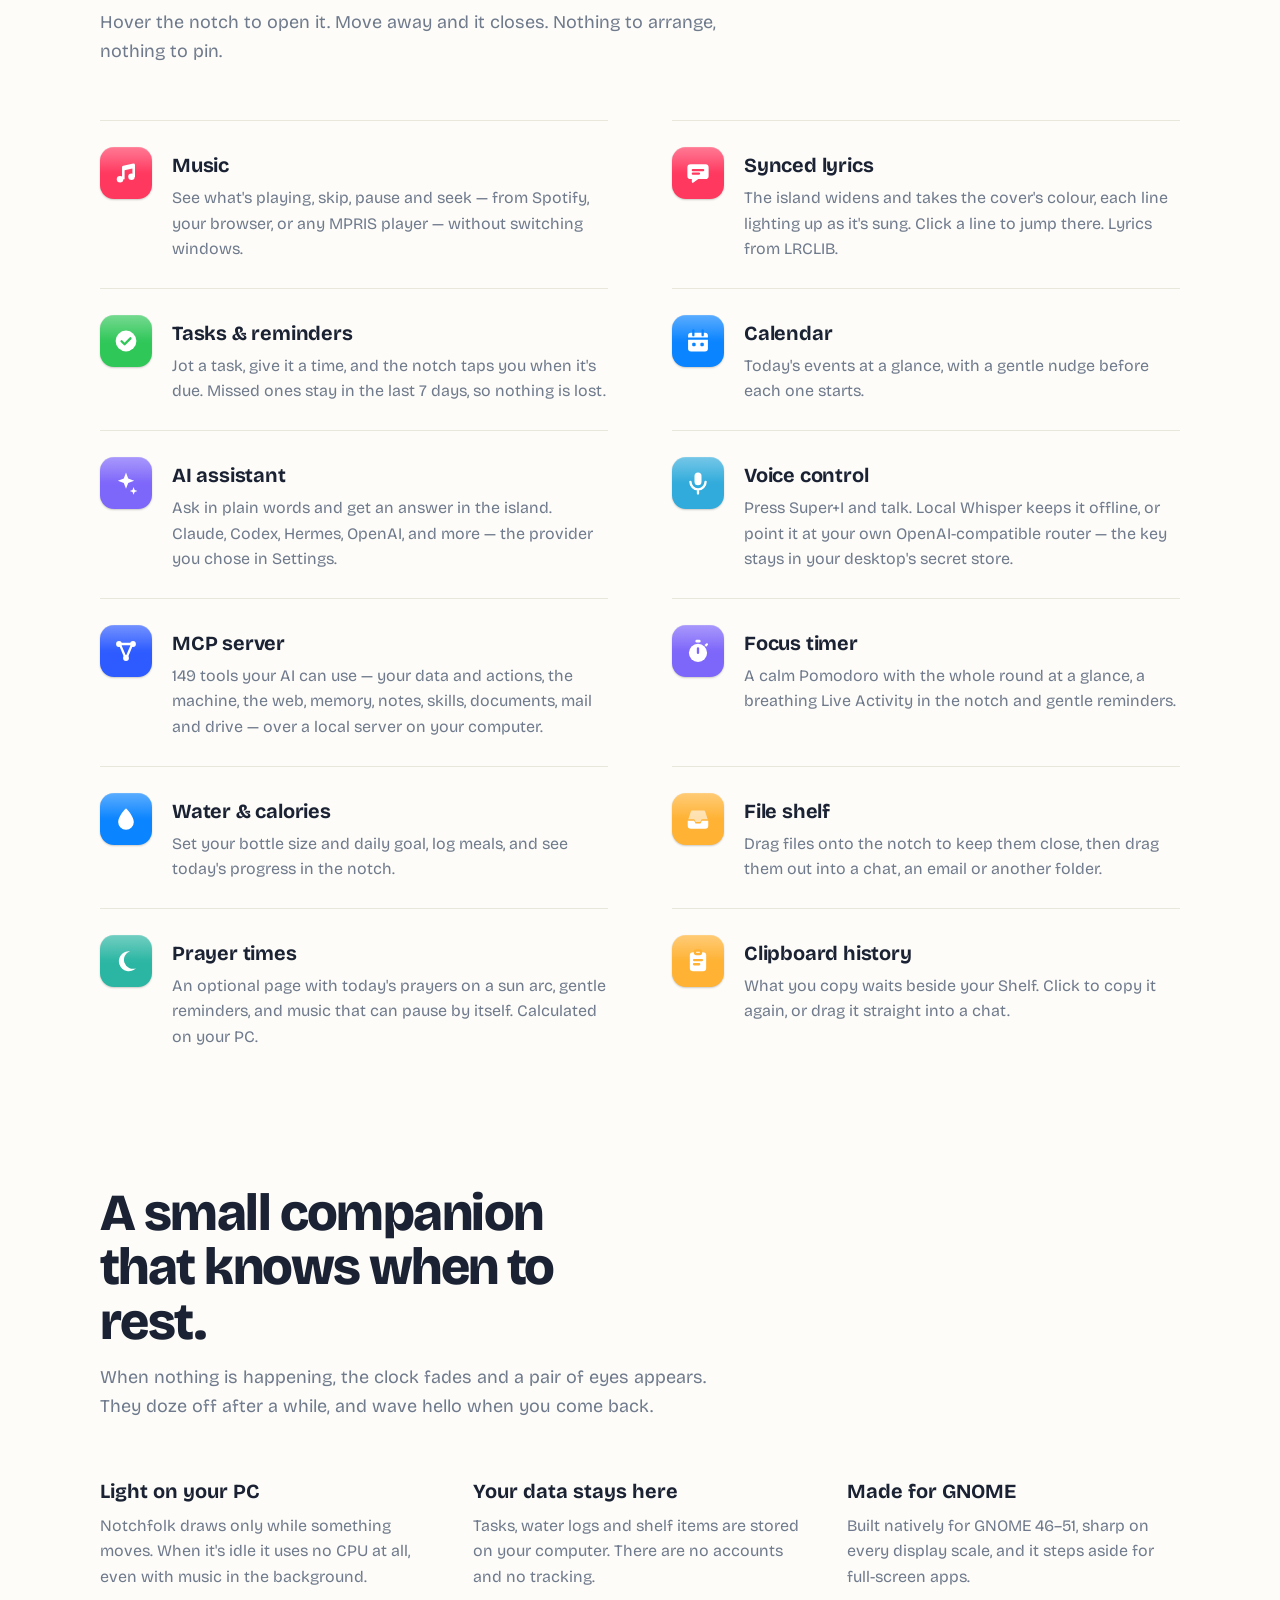
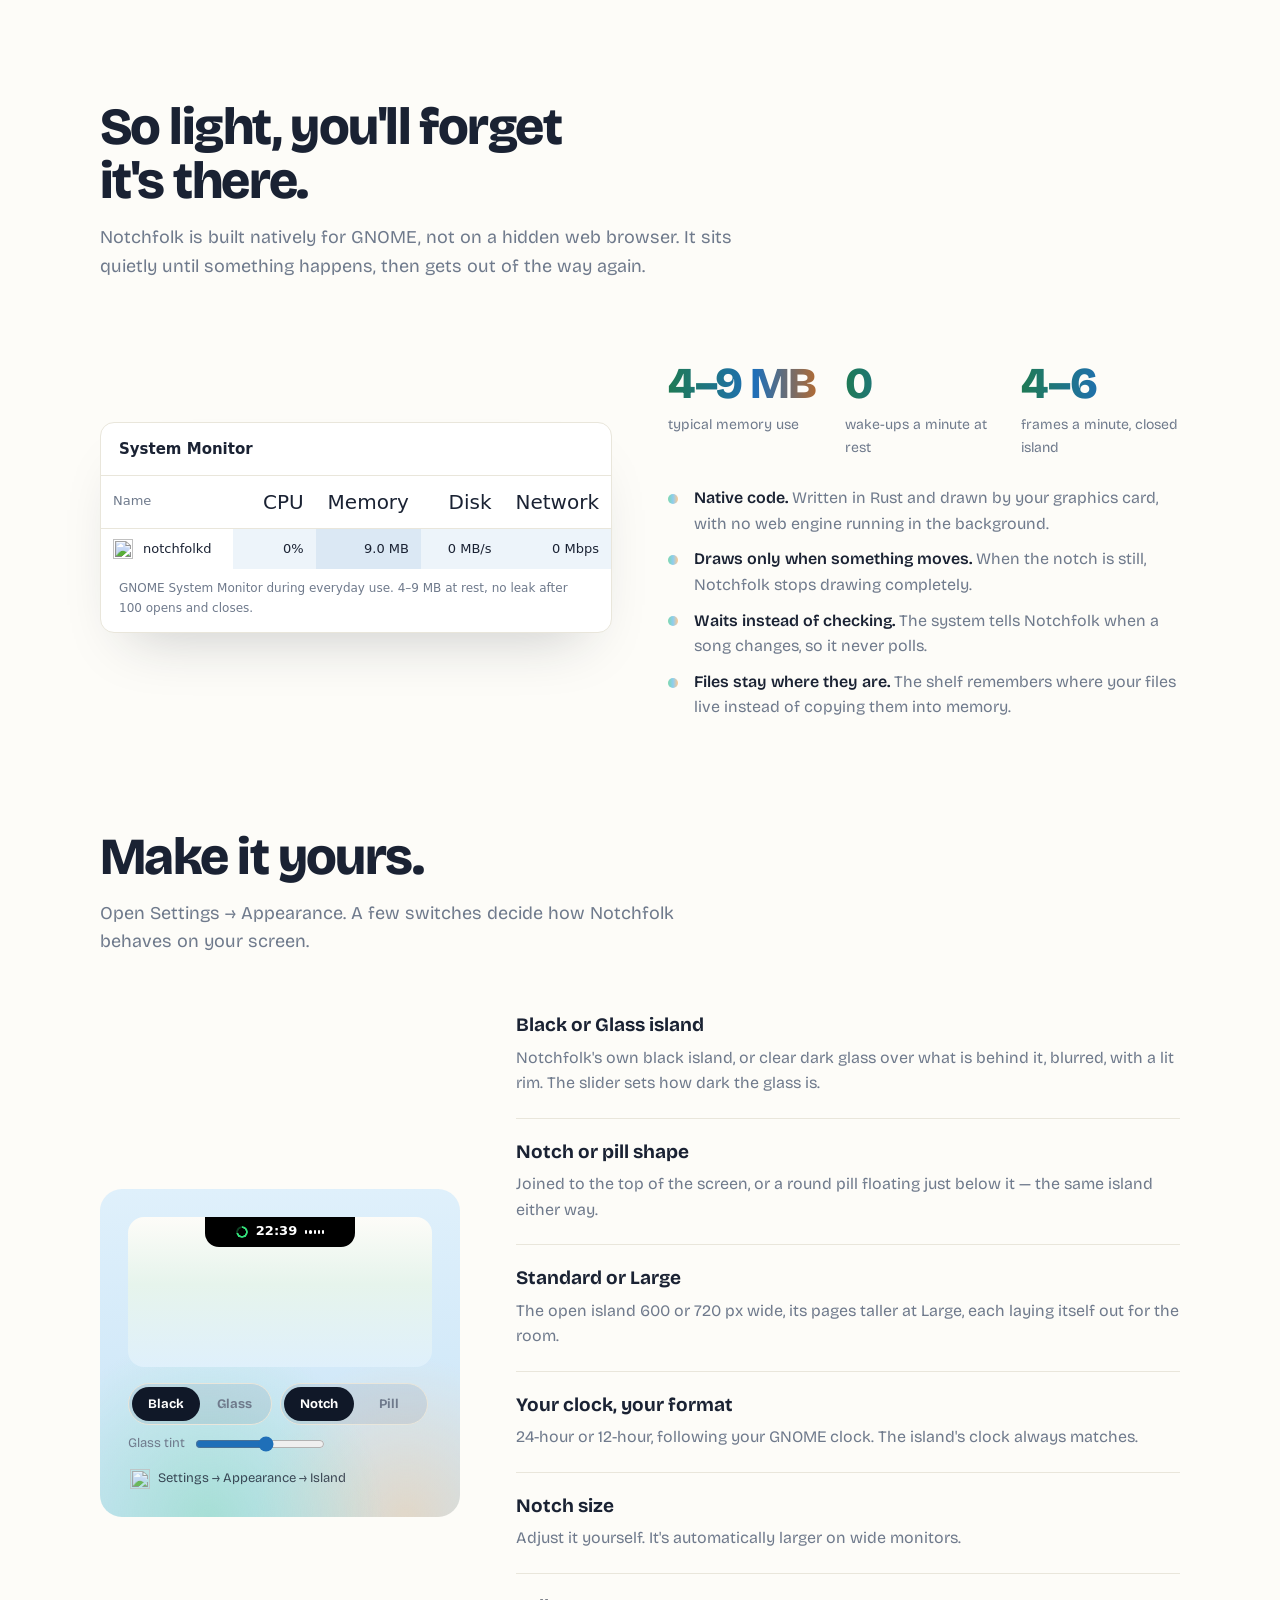
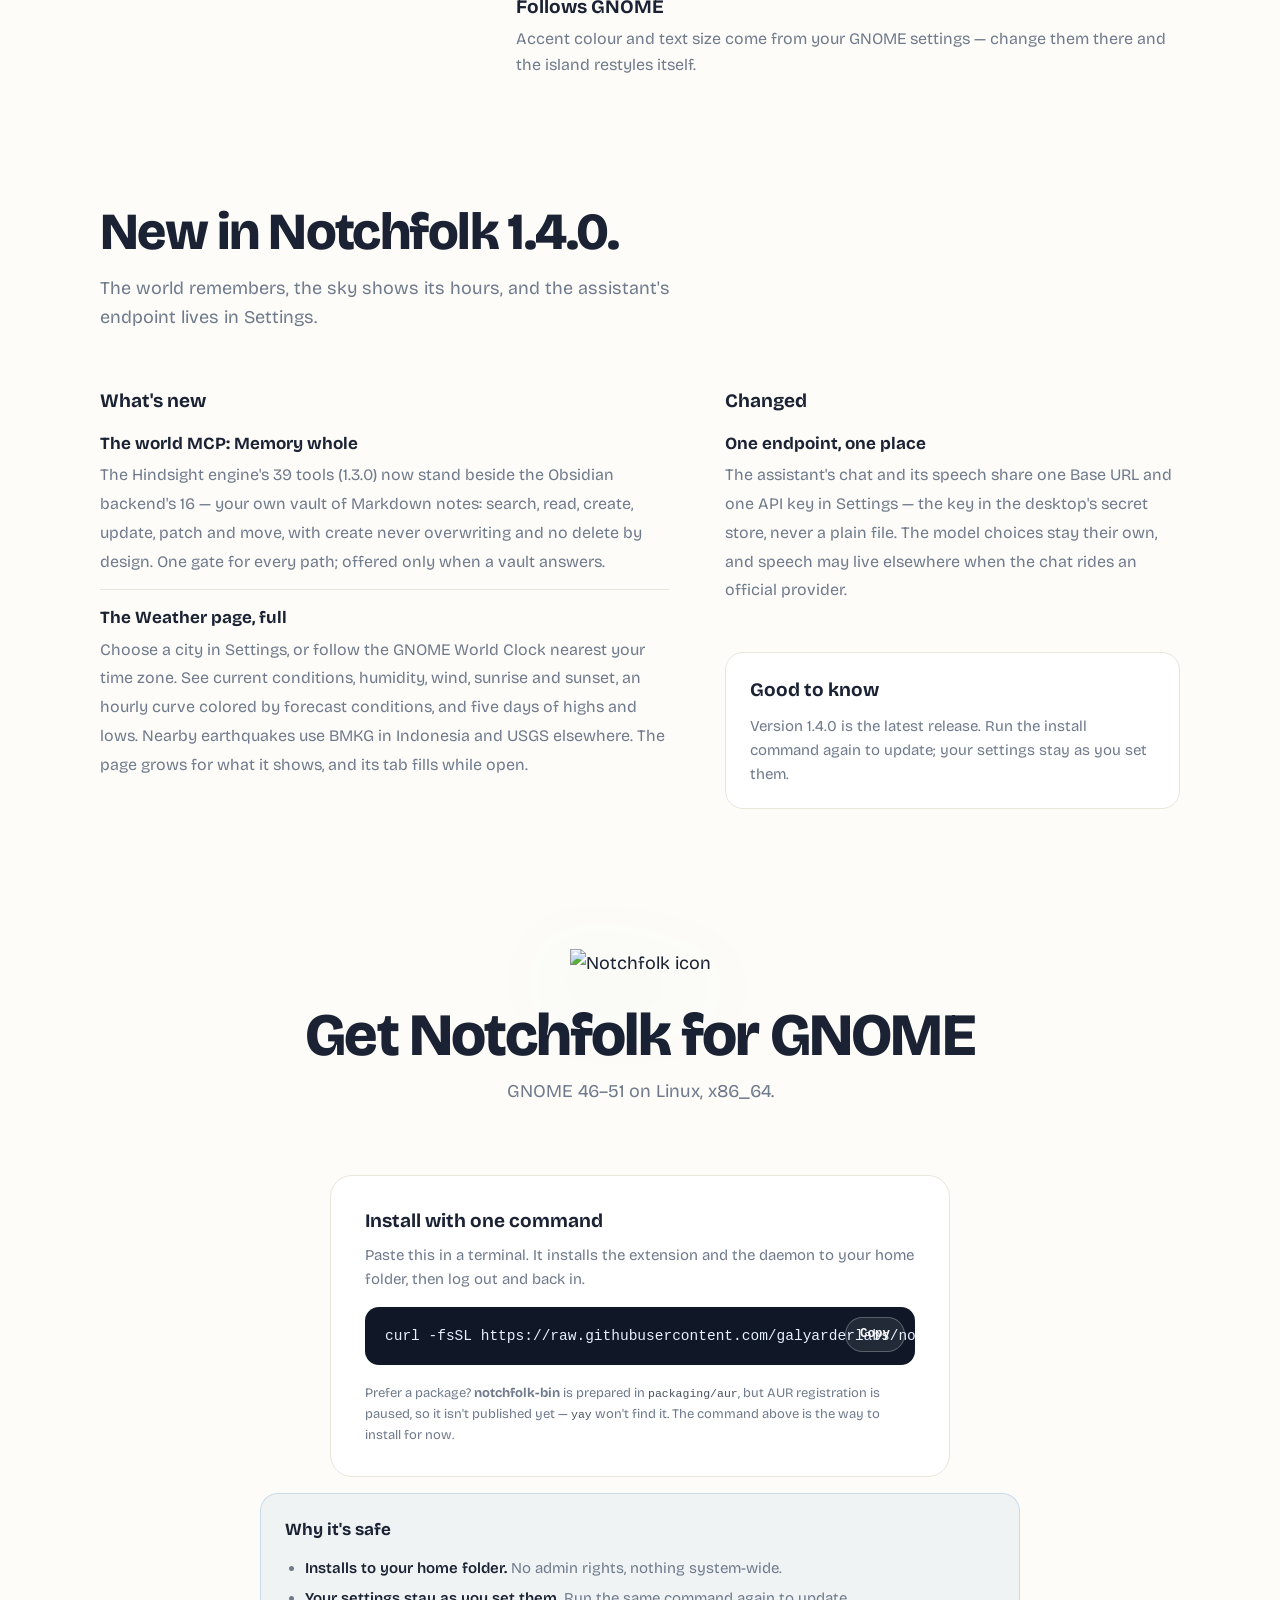
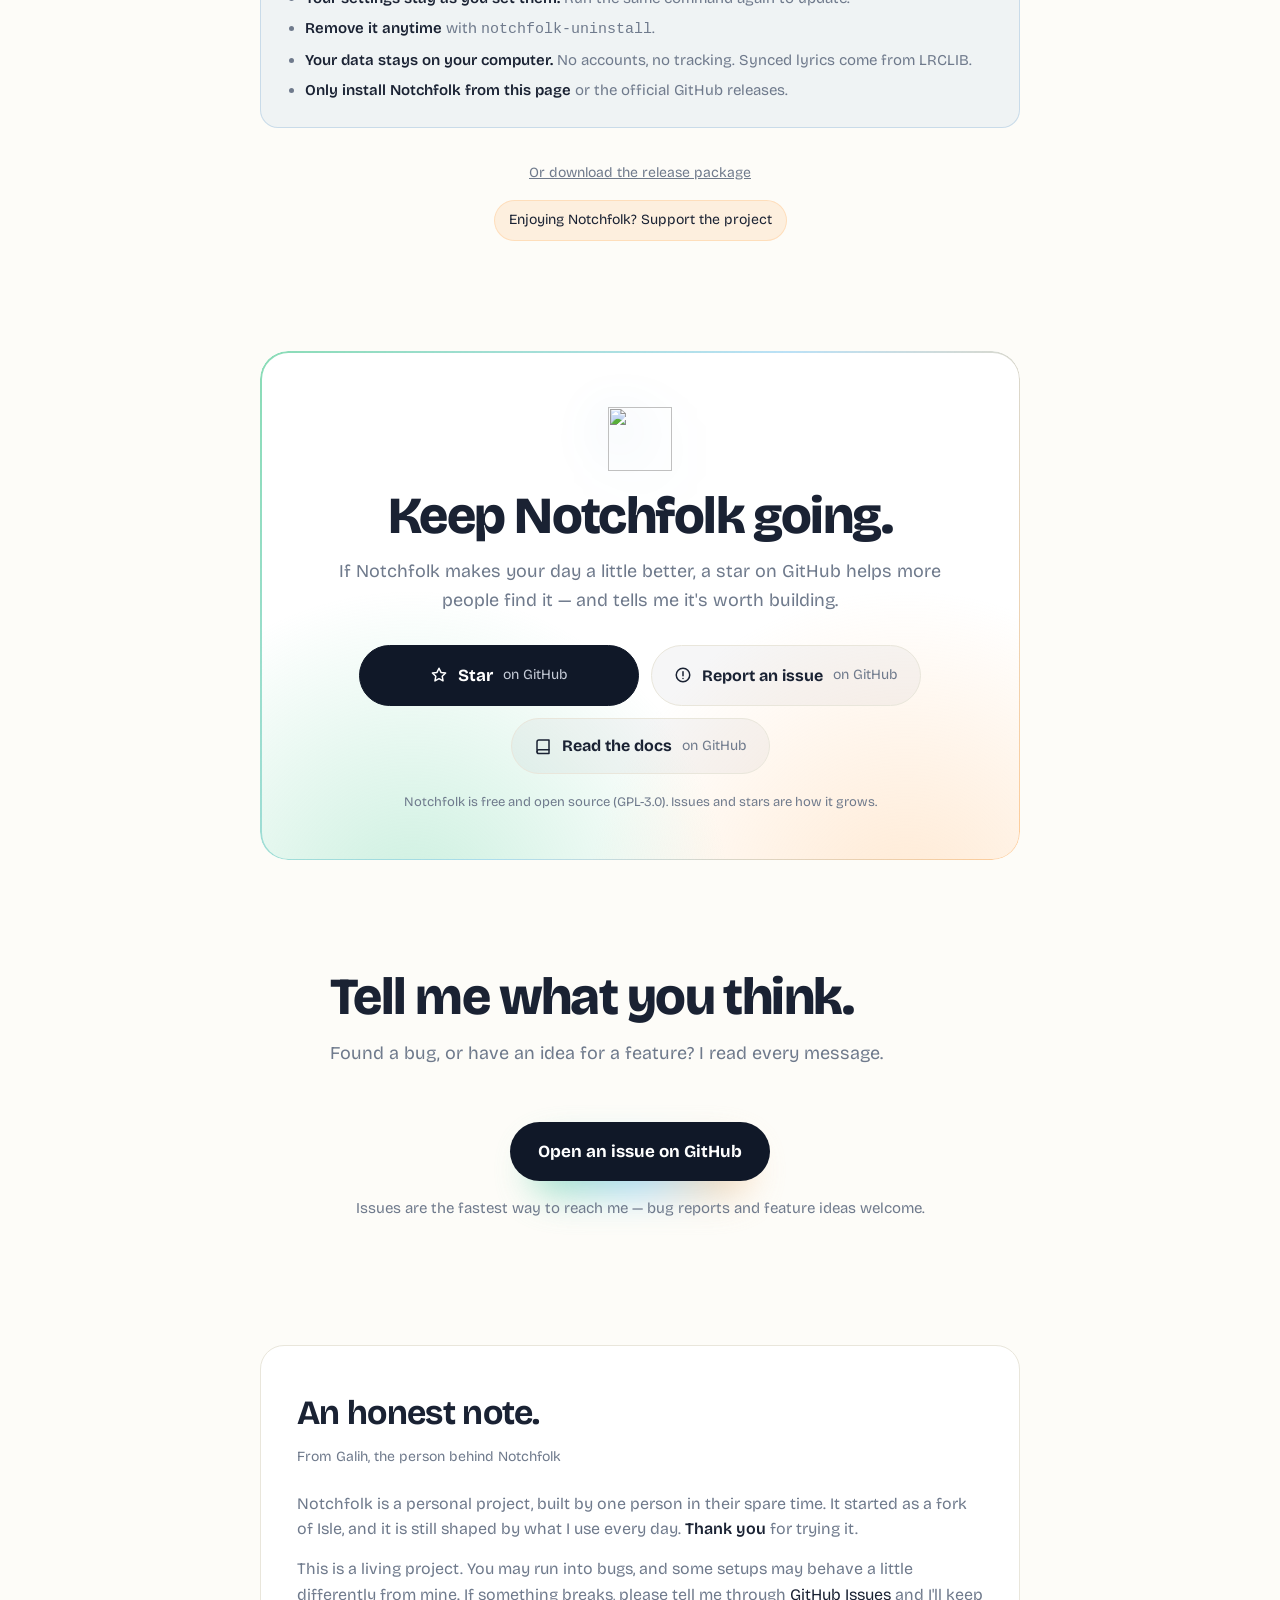
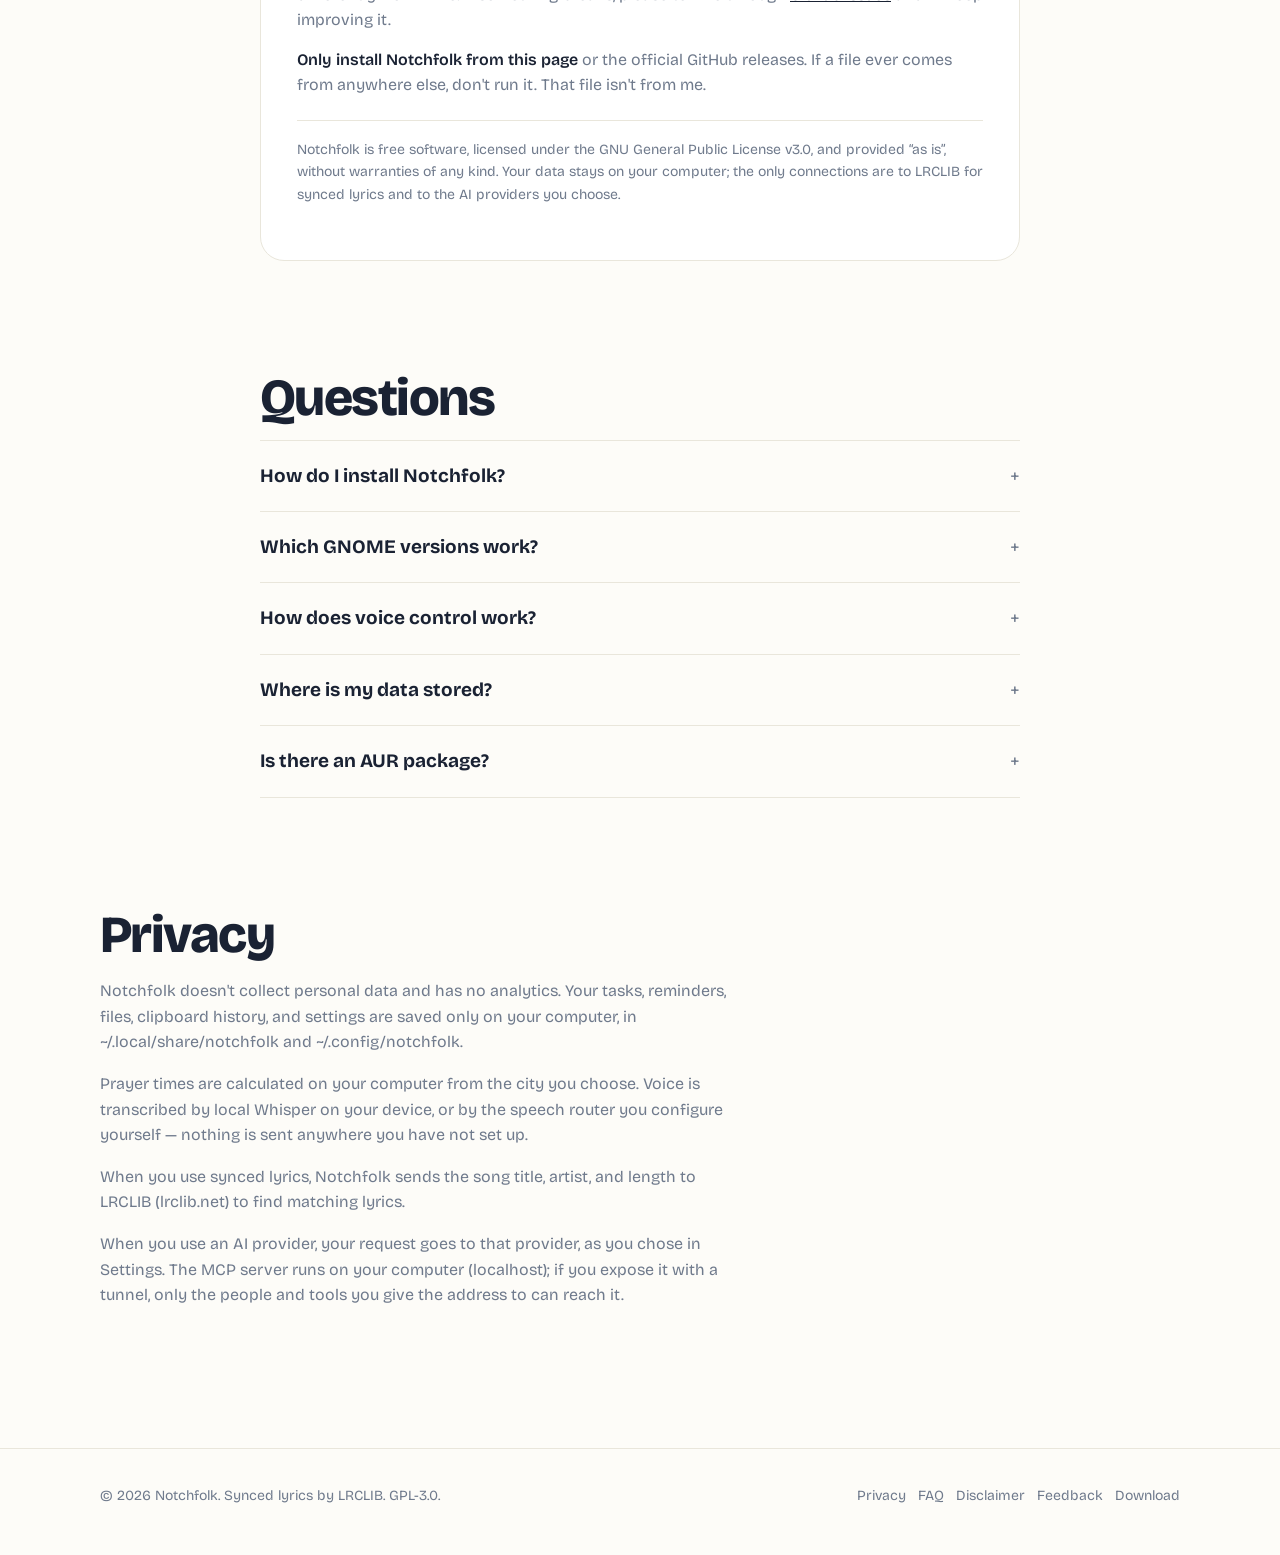
==== commit 4de69b87: "docs: the world's paper trail - mcp.md, SECURITY.md, the site The last task of the world MCP (issue " ====
--- a/docs/index.html
+++ b/docs/index.html
@@ -999,7 +999,7 @@
       </div>
       <div class="feature">
         <span class="app" style="--c:#2d5bff"><svg viewBox="0 0 24 24"><circle cx="6" cy="6" r="2.5"/><circle cx="18" cy="6" r="2.5"/><circle cx="12" cy="18" r="2.5"/><path class="ln" d="M7.5 8 10.8 15.8M16.5 8 13.2 15.8M8.5 6h7"/></svg></span>
-        <div><h3>MCP server</h3><p>56 tools your AI can use &mdash; tasks, calendar, reminders, files, and more &mdash; over a local server on your computer.</p></div>
+        <div><h3>MCP server</h3><p>149 tools your AI can use &mdash; your data and actions, the machine, the web, memory, notes, skills, documents, mail and drive &mdash; over a local server on your computer.</p></div>
       </div>
       <div class="feature">
         <span class="app" style="--c:#7d66fa"><svg viewBox="0 0 24 24"><rect x="9.8" y="2.4" width="4.4" height="2.4" rx="1.1"/><path d="M17.6 6.9l1.4-1.4a1 1 0 0 1 1.4 1.4L19 8.3z"/><circle cx="12" cy="13.6" r="7.8"/><path class="cut" d="M12 13.6V9.8"/></svg></span>
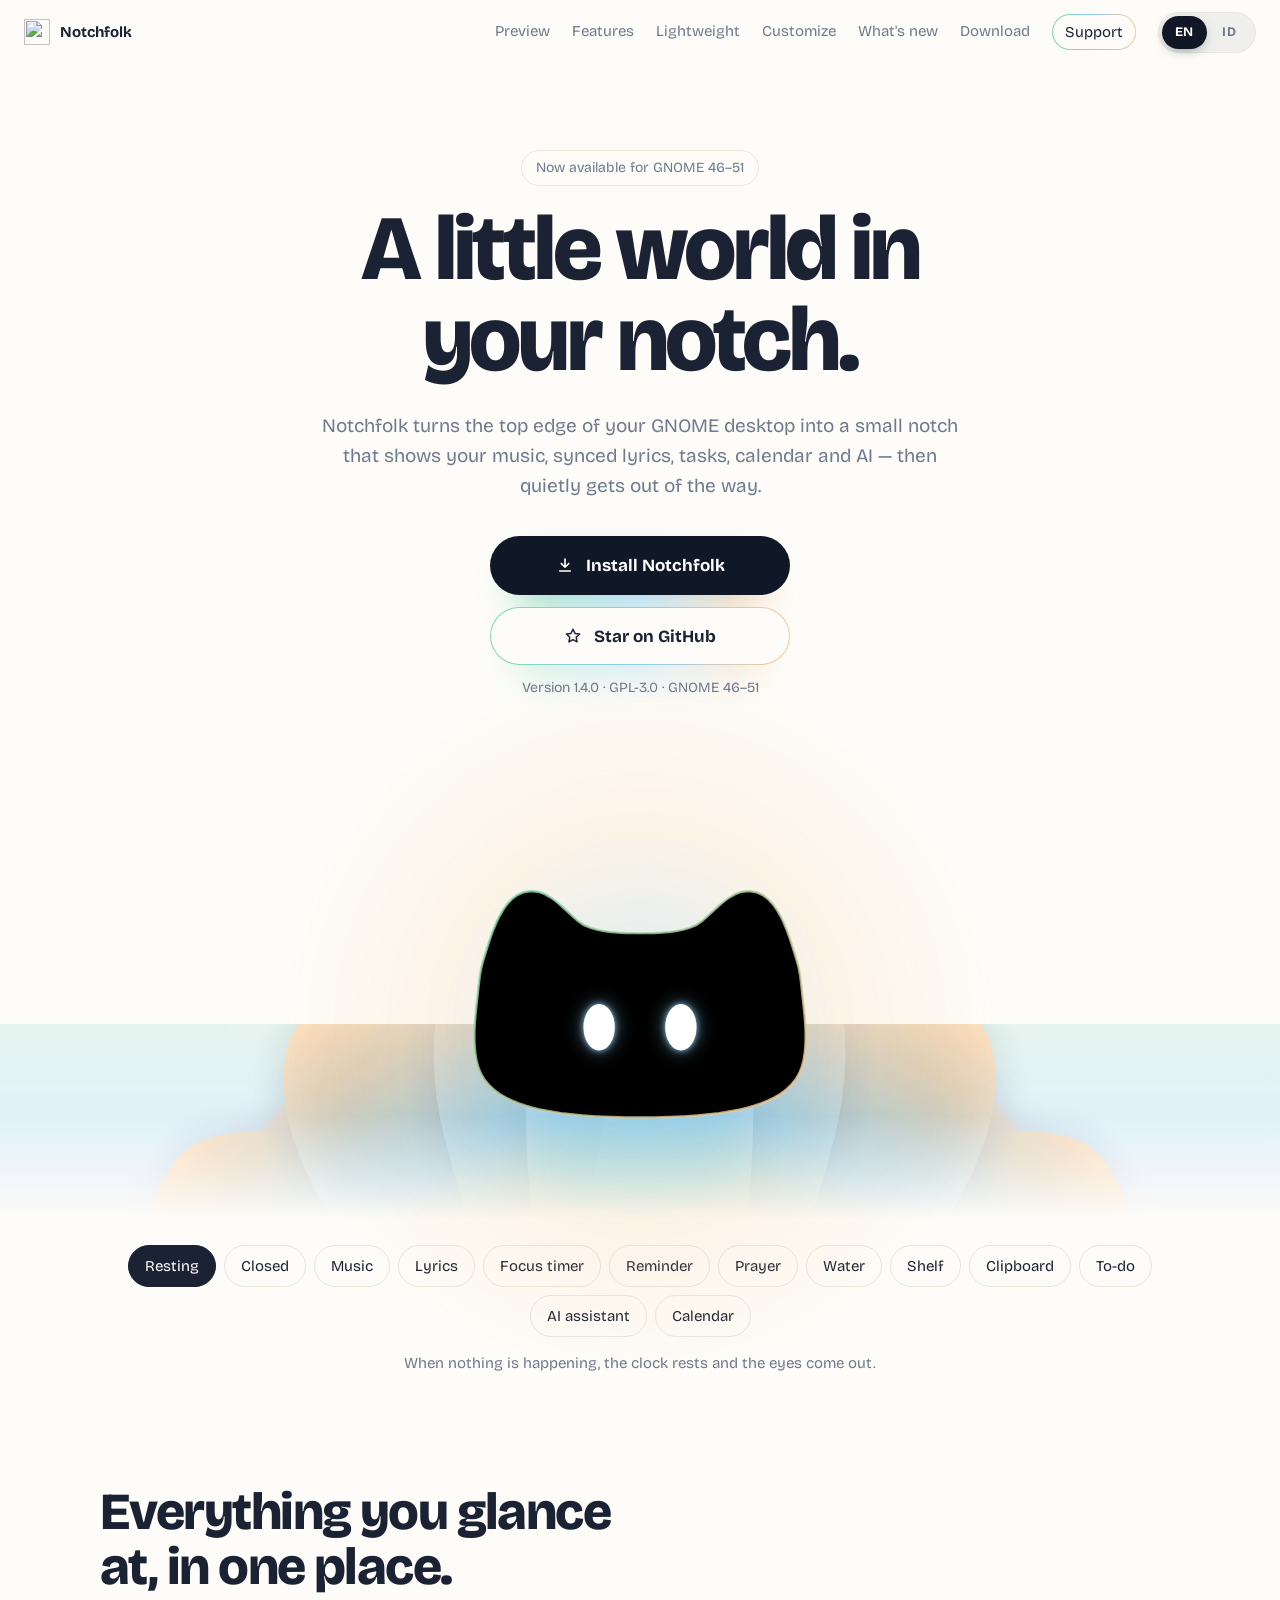
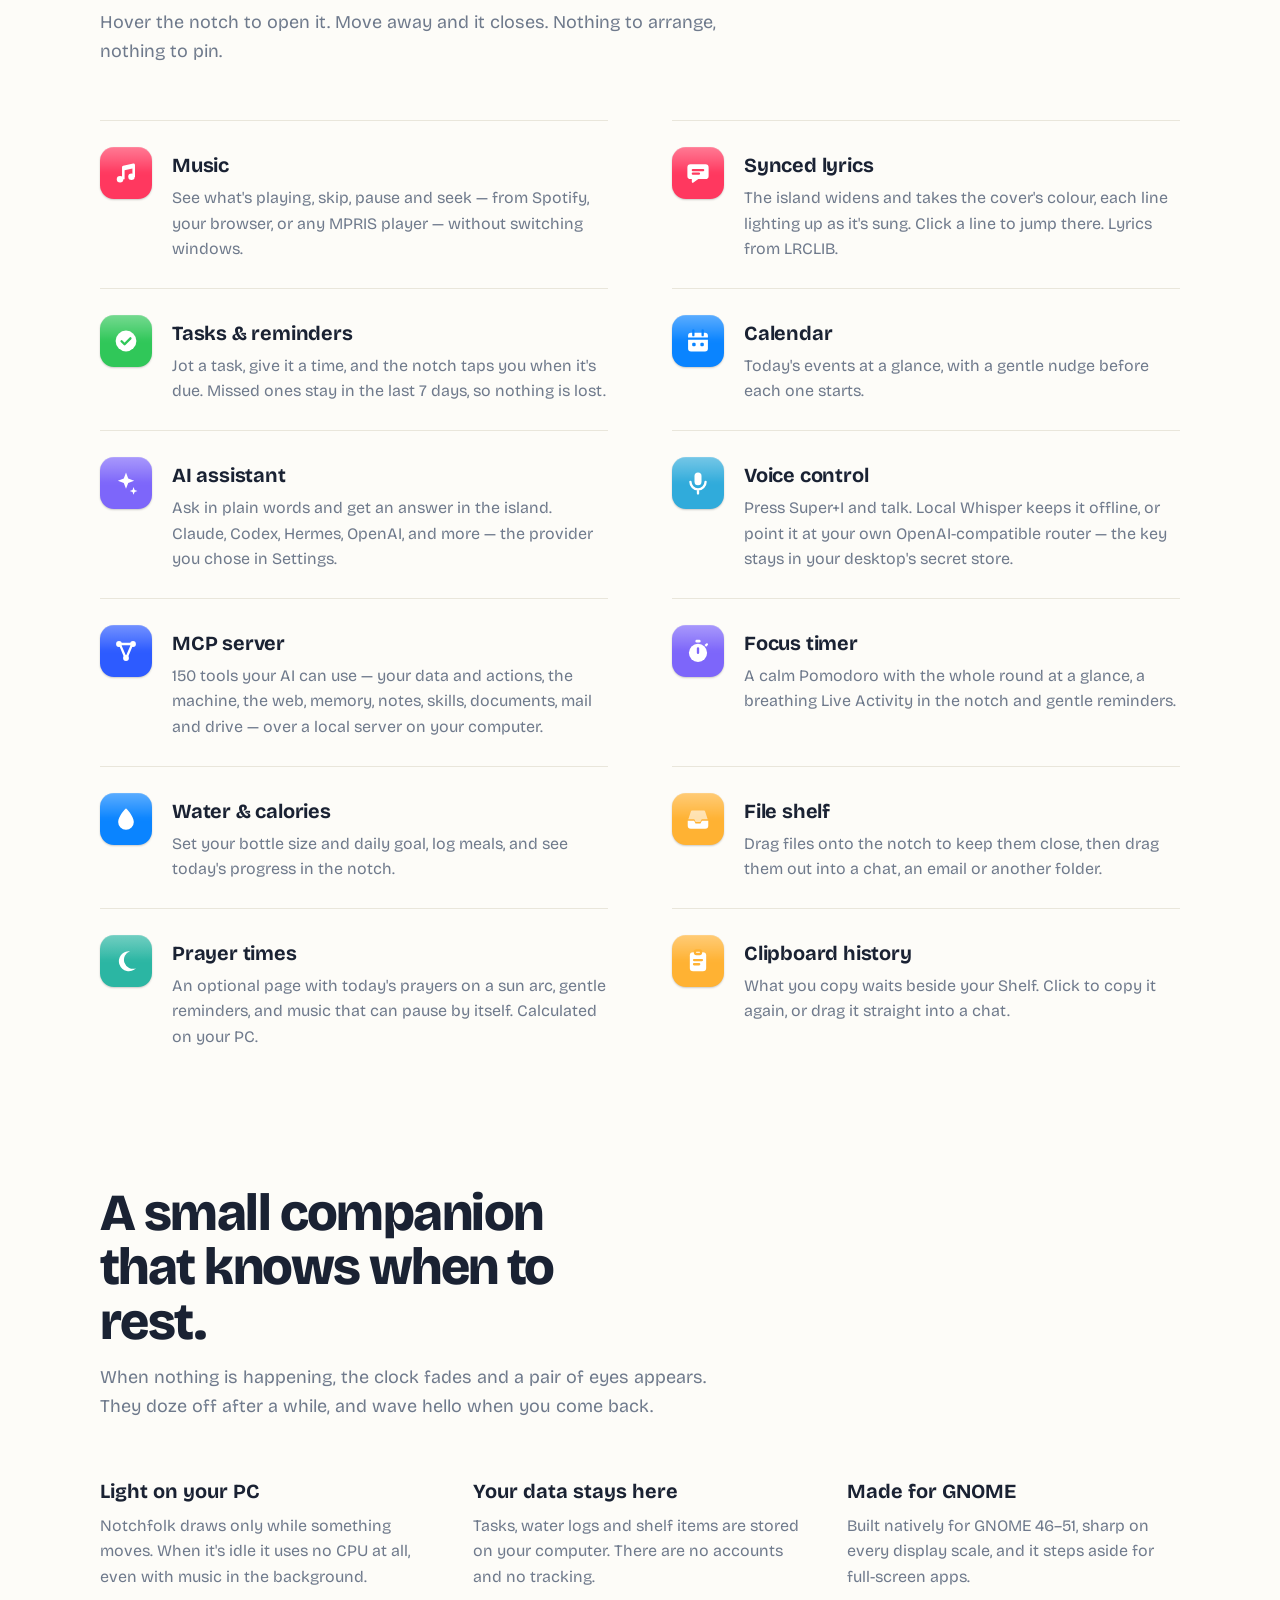
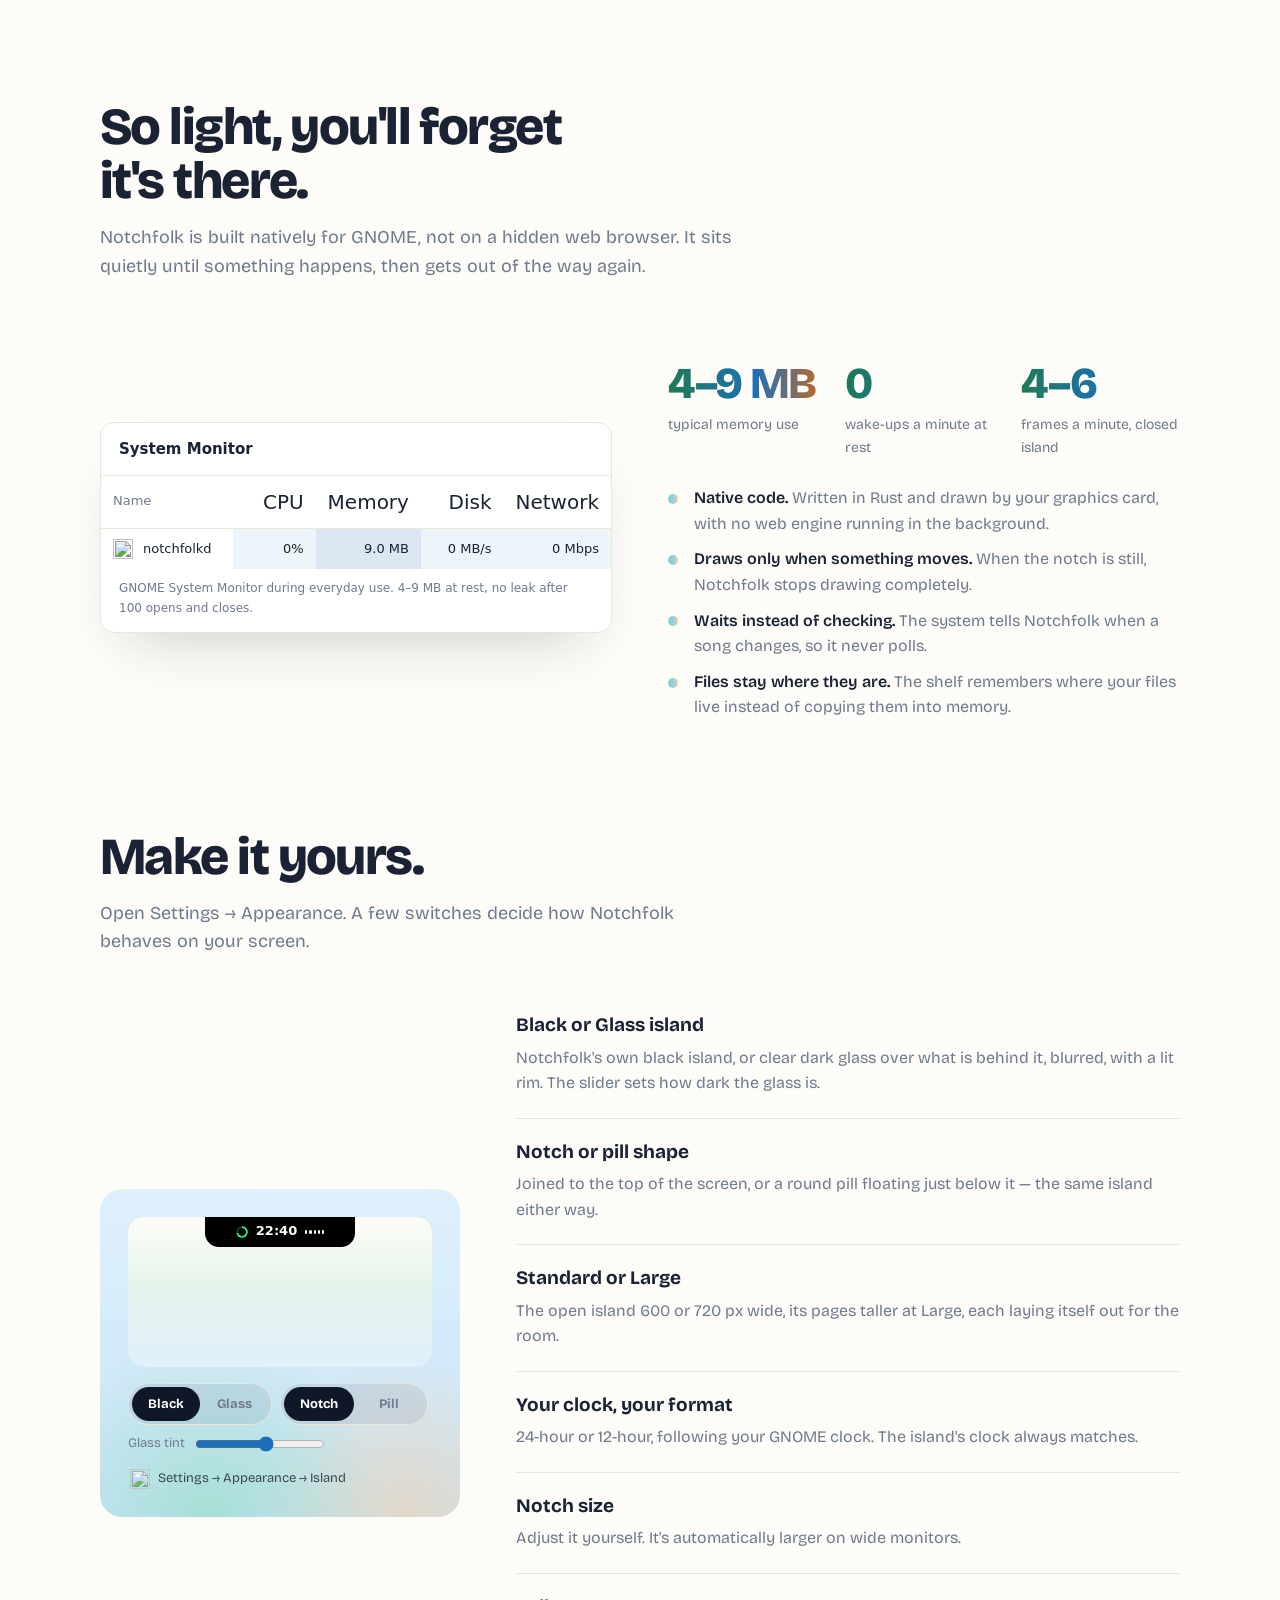
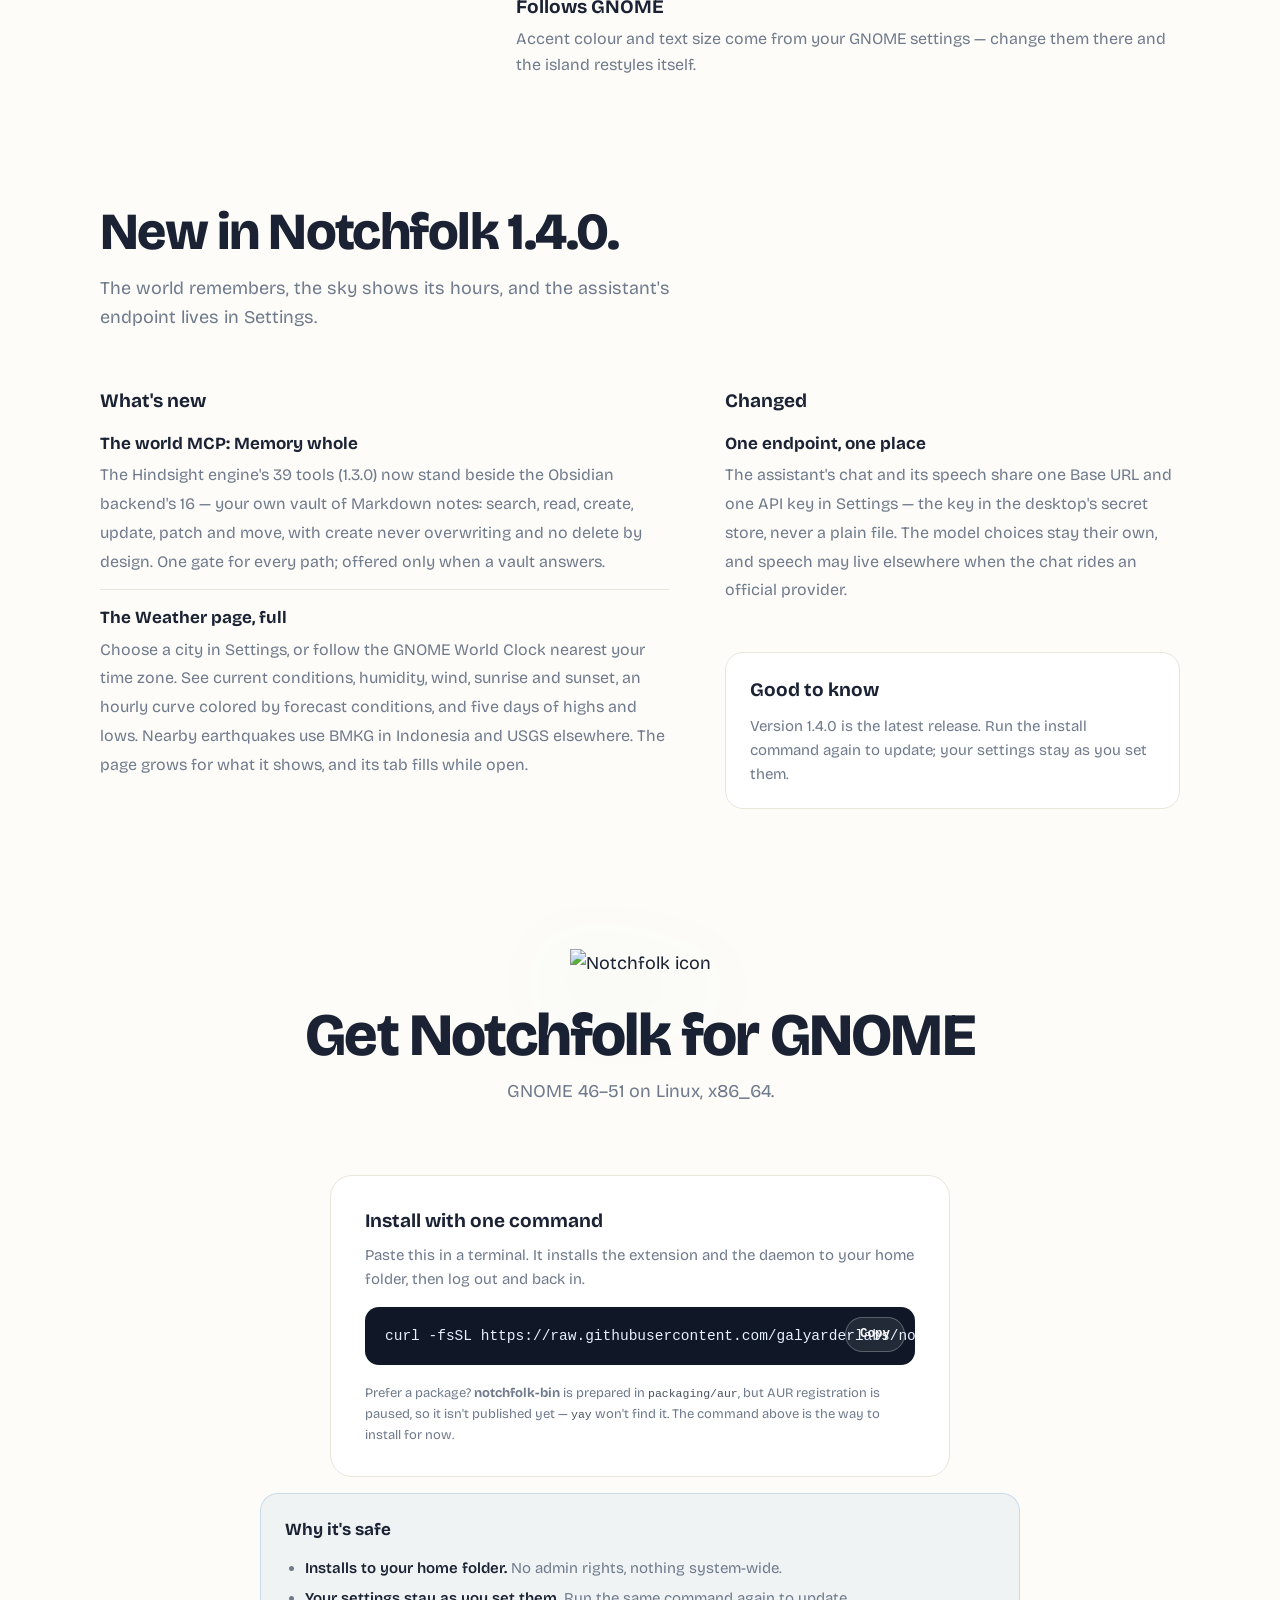
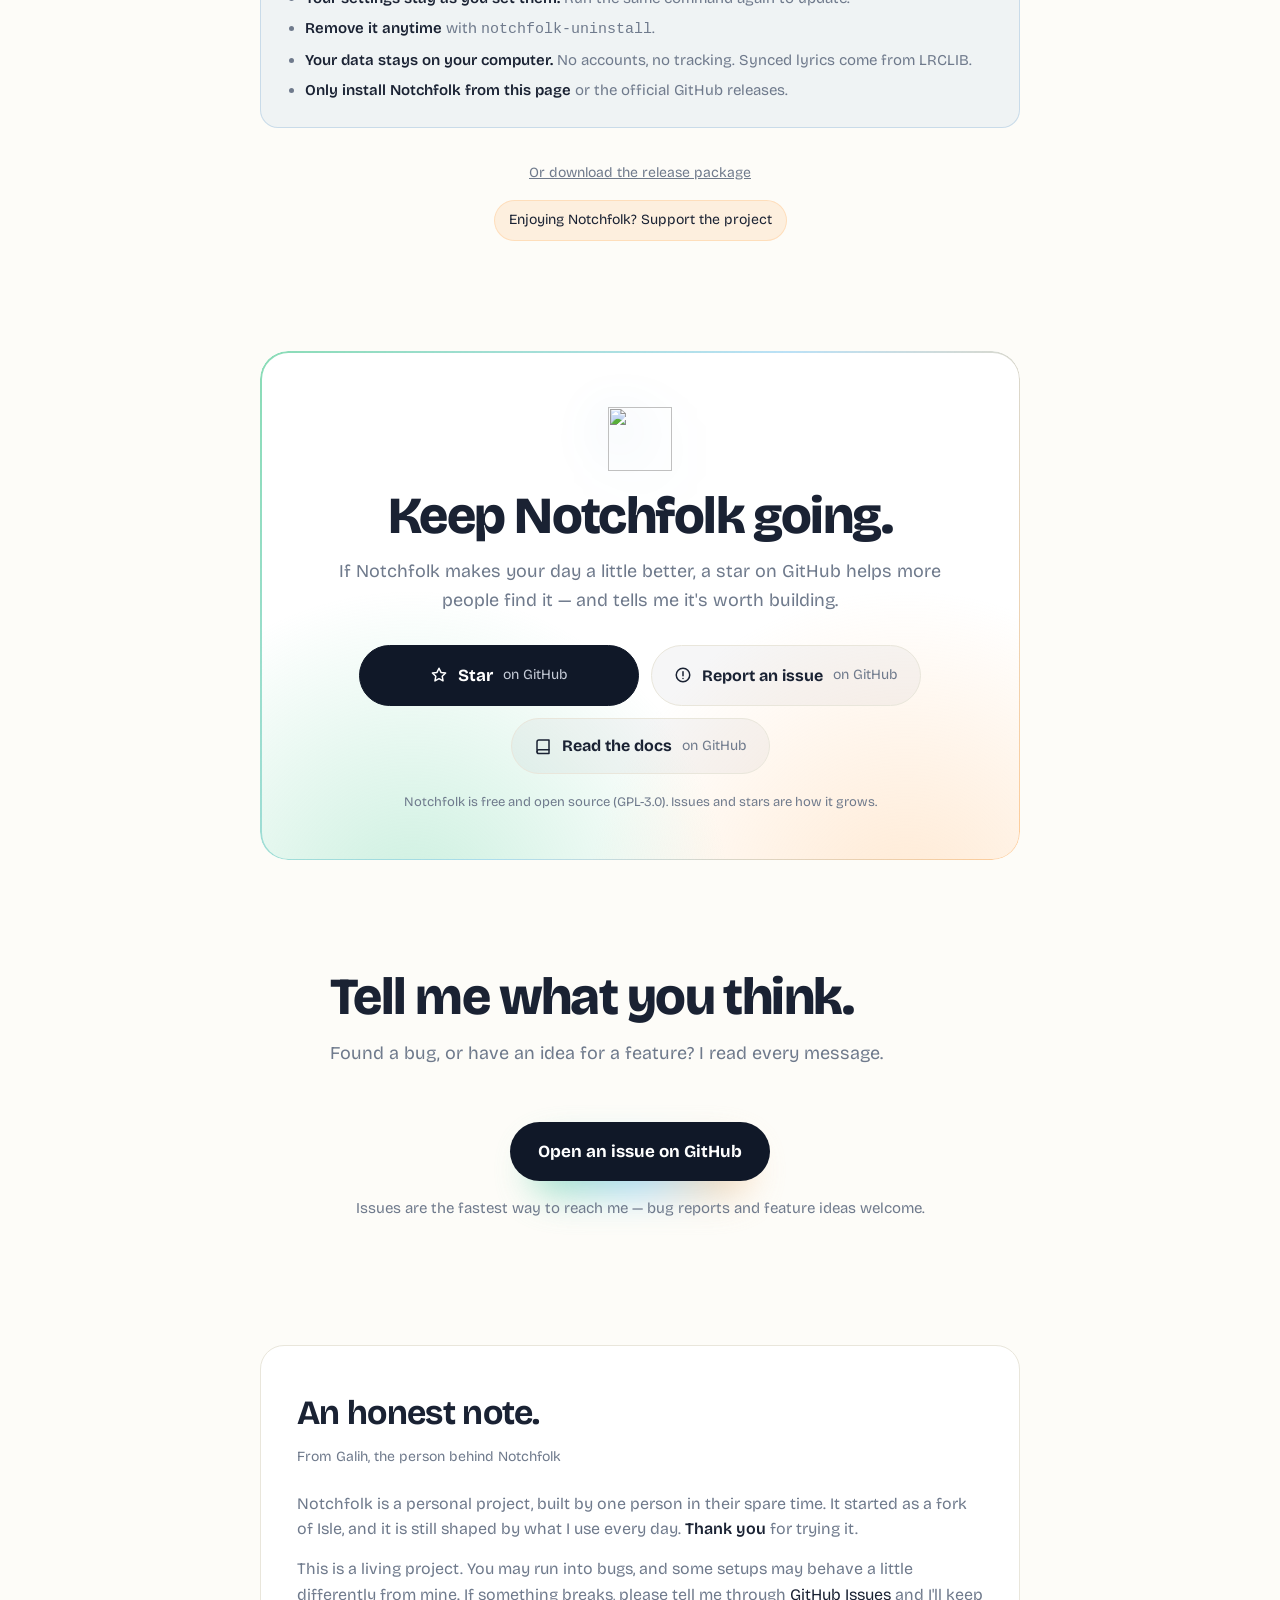
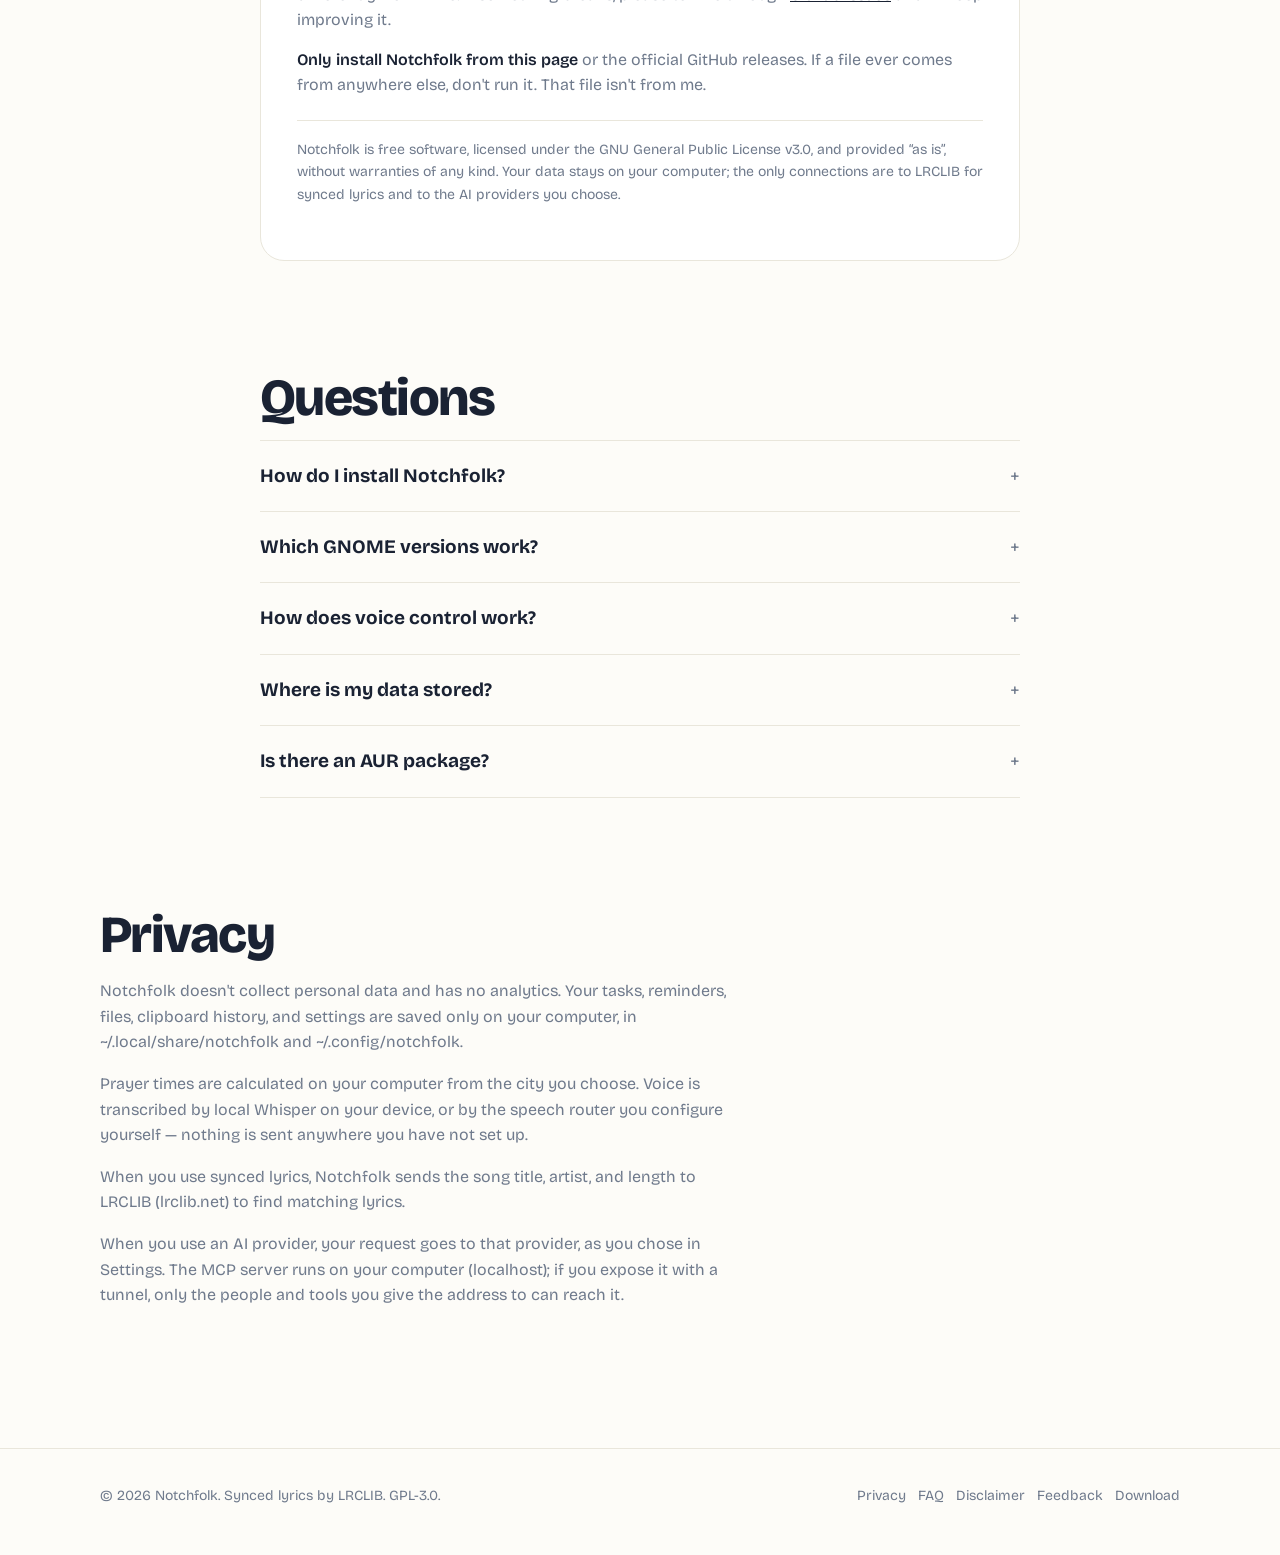
==== commit 38bcd836: "docs: the numbers - seven domains, 150 tools The review's arithmetic, taken: the table lists seven d" ====
--- a/docs/index.html
+++ b/docs/index.html
@@ -999,7 +999,7 @@
       </div>
       <div class="feature">
         <span class="app" style="--c:#2d5bff"><svg viewBox="0 0 24 24"><circle cx="6" cy="6" r="2.5"/><circle cx="18" cy="6" r="2.5"/><circle cx="12" cy="18" r="2.5"/><path class="ln" d="M7.5 8 10.8 15.8M16.5 8 13.2 15.8M8.5 6h7"/></svg></span>
-        <div><h3>MCP server</h3><p>149 tools your AI can use &mdash; your data and actions, the machine, the web, memory, notes, skills, documents, mail and drive &mdash; over a local server on your computer.</p></div>
+        <div><h3>MCP server</h3><p>150 tools your AI can use &mdash; your data and actions, the machine, the web, memory, notes, skills, documents, mail and drive &mdash; over a local server on your computer.</p></div>
       </div>
       <div class="feature">
         <span class="app" style="--c:#7d66fa"><svg viewBox="0 0 24 24"><rect x="9.8" y="2.4" width="4.4" height="2.4" rx="1.1"/><path d="M17.6 6.9l1.4-1.4a1 1 0 0 1 1.4 1.4L19 8.3z"/><circle cx="12" cy="13.6" r="7.8"/><path class="cut" d="M12 13.6V9.8"/></svg></span>
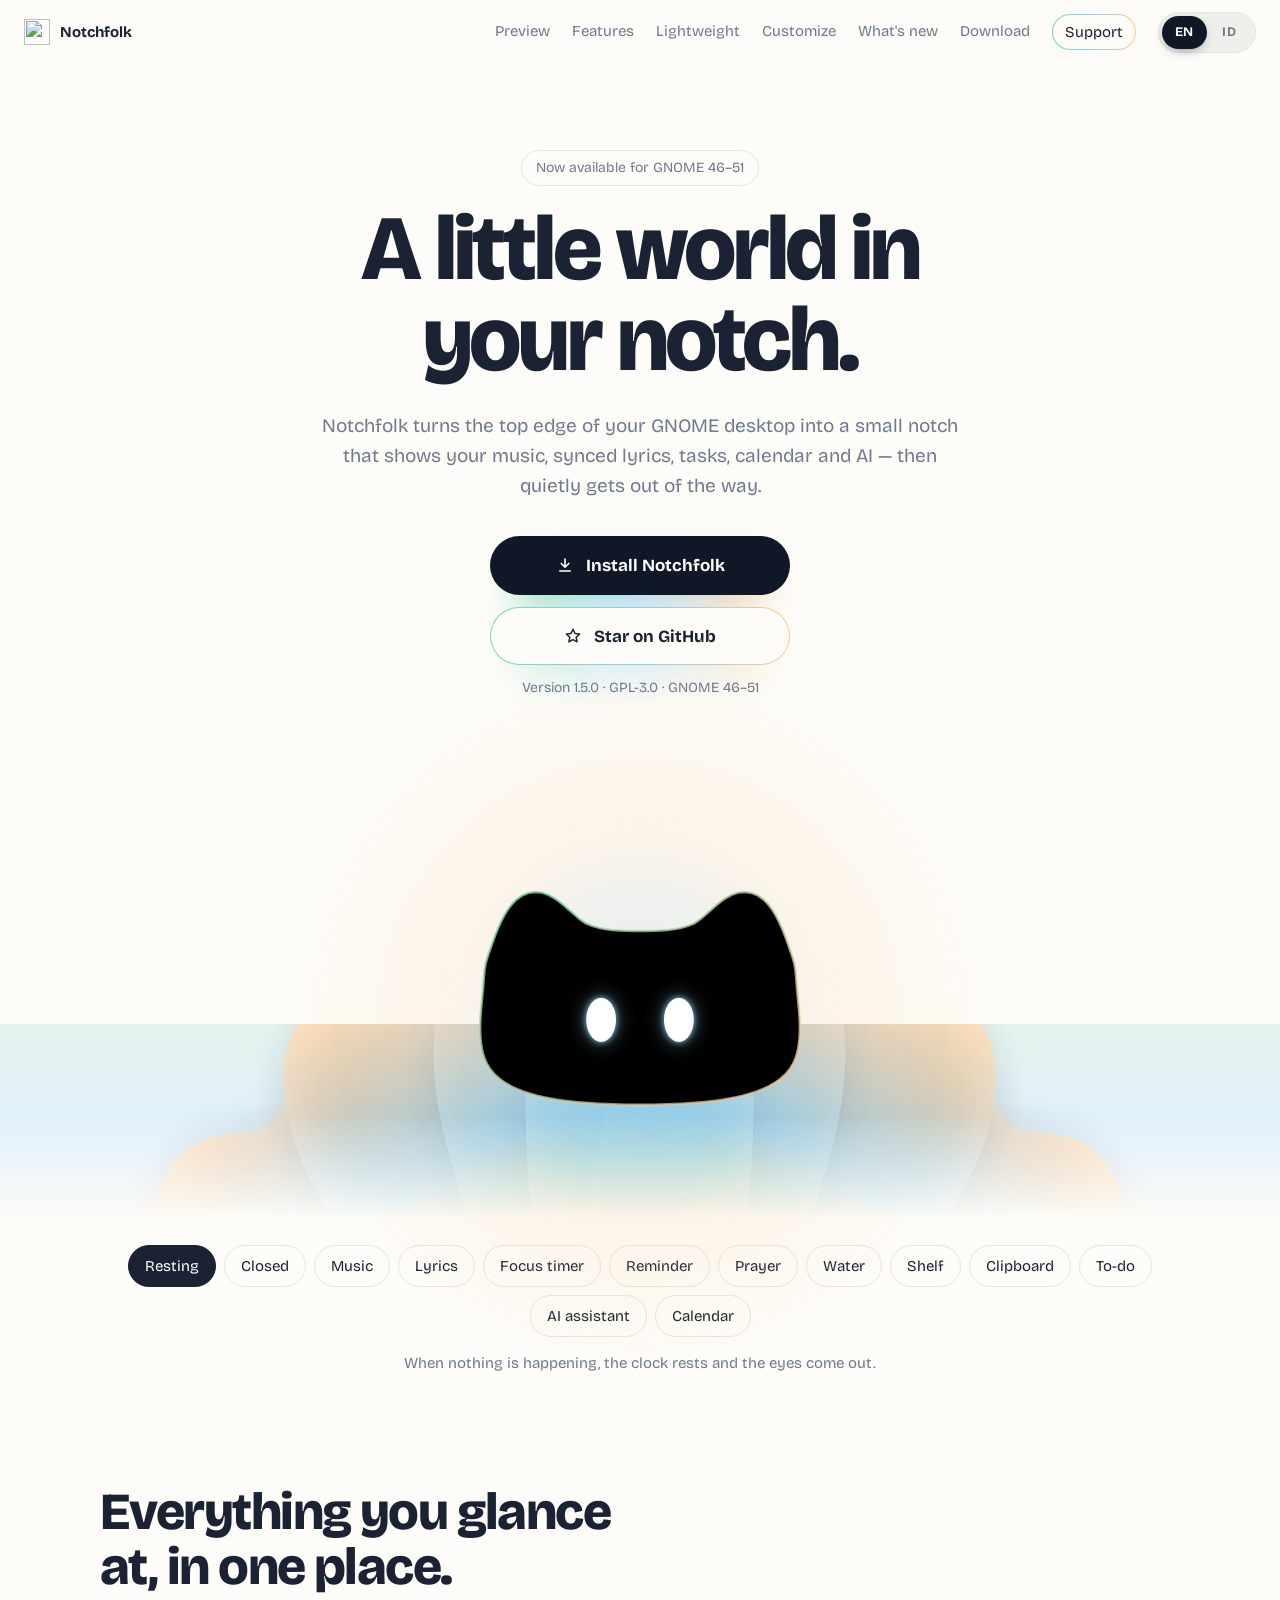
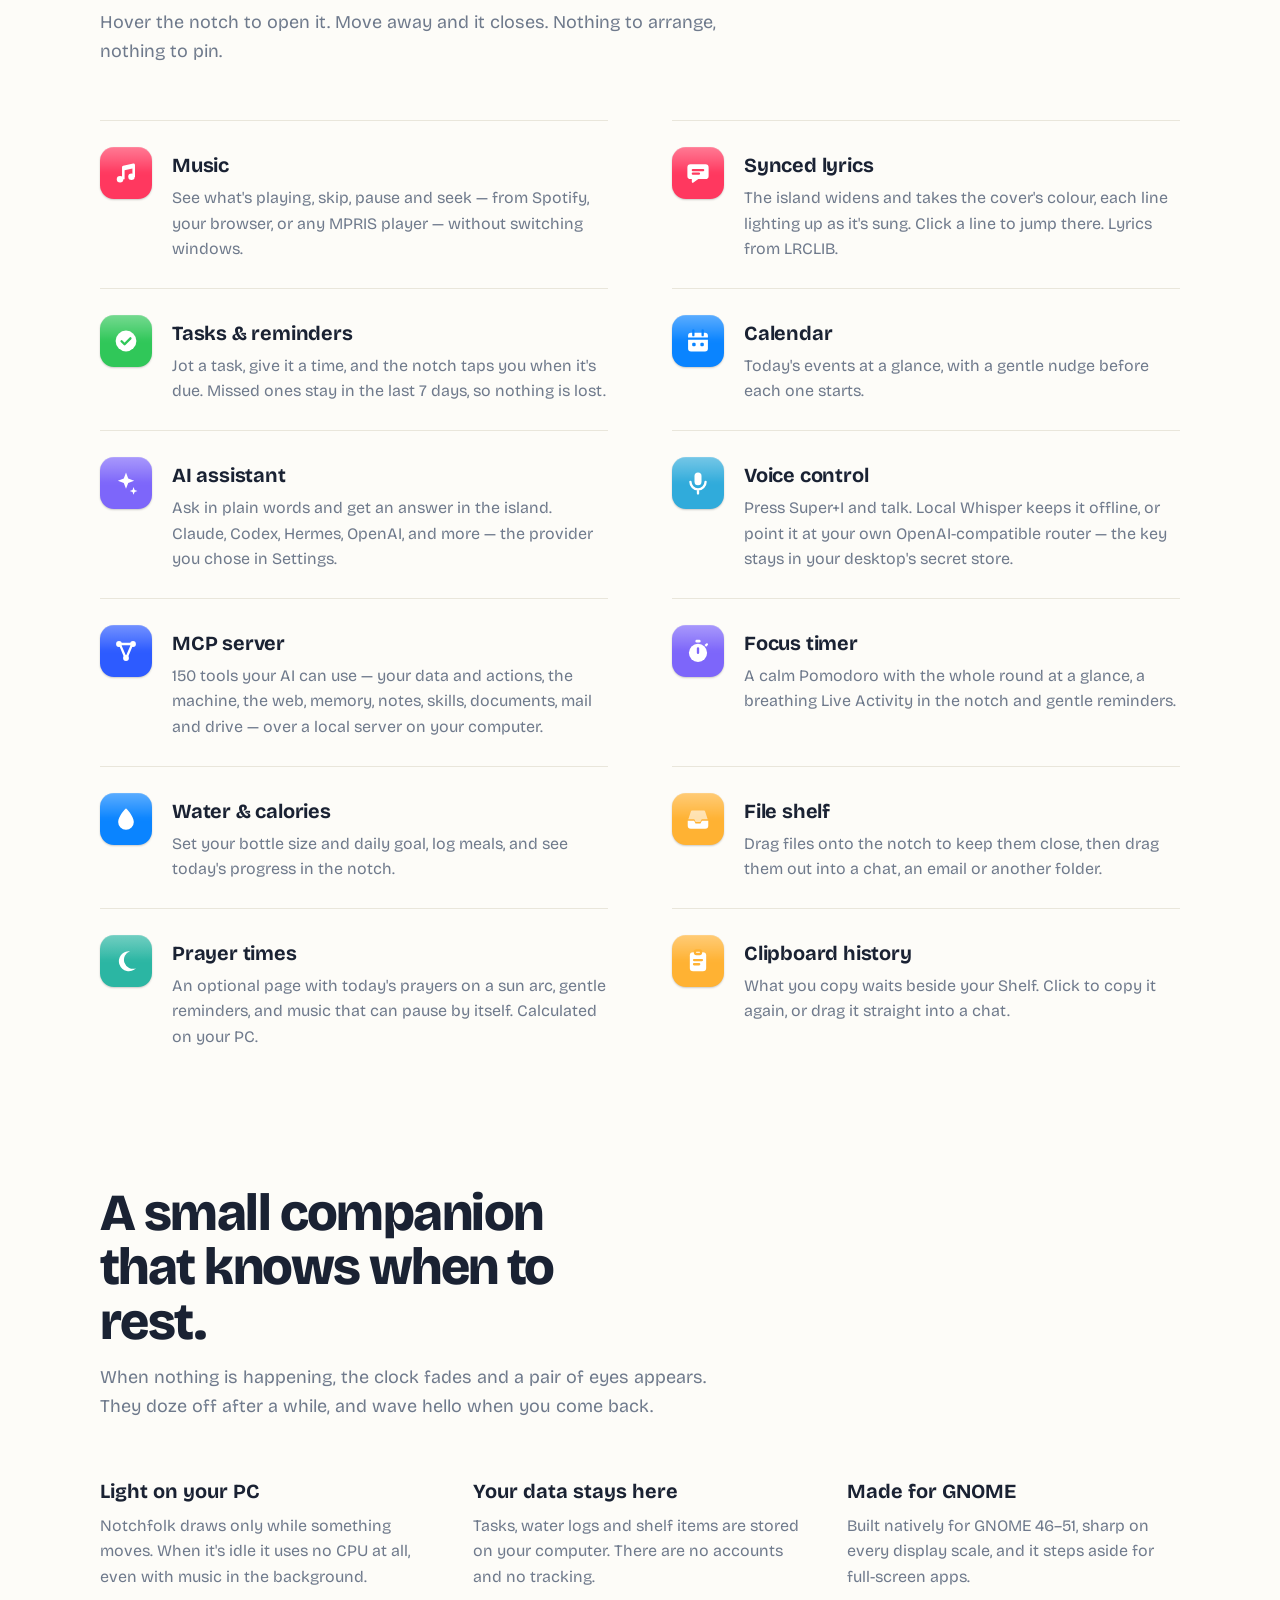
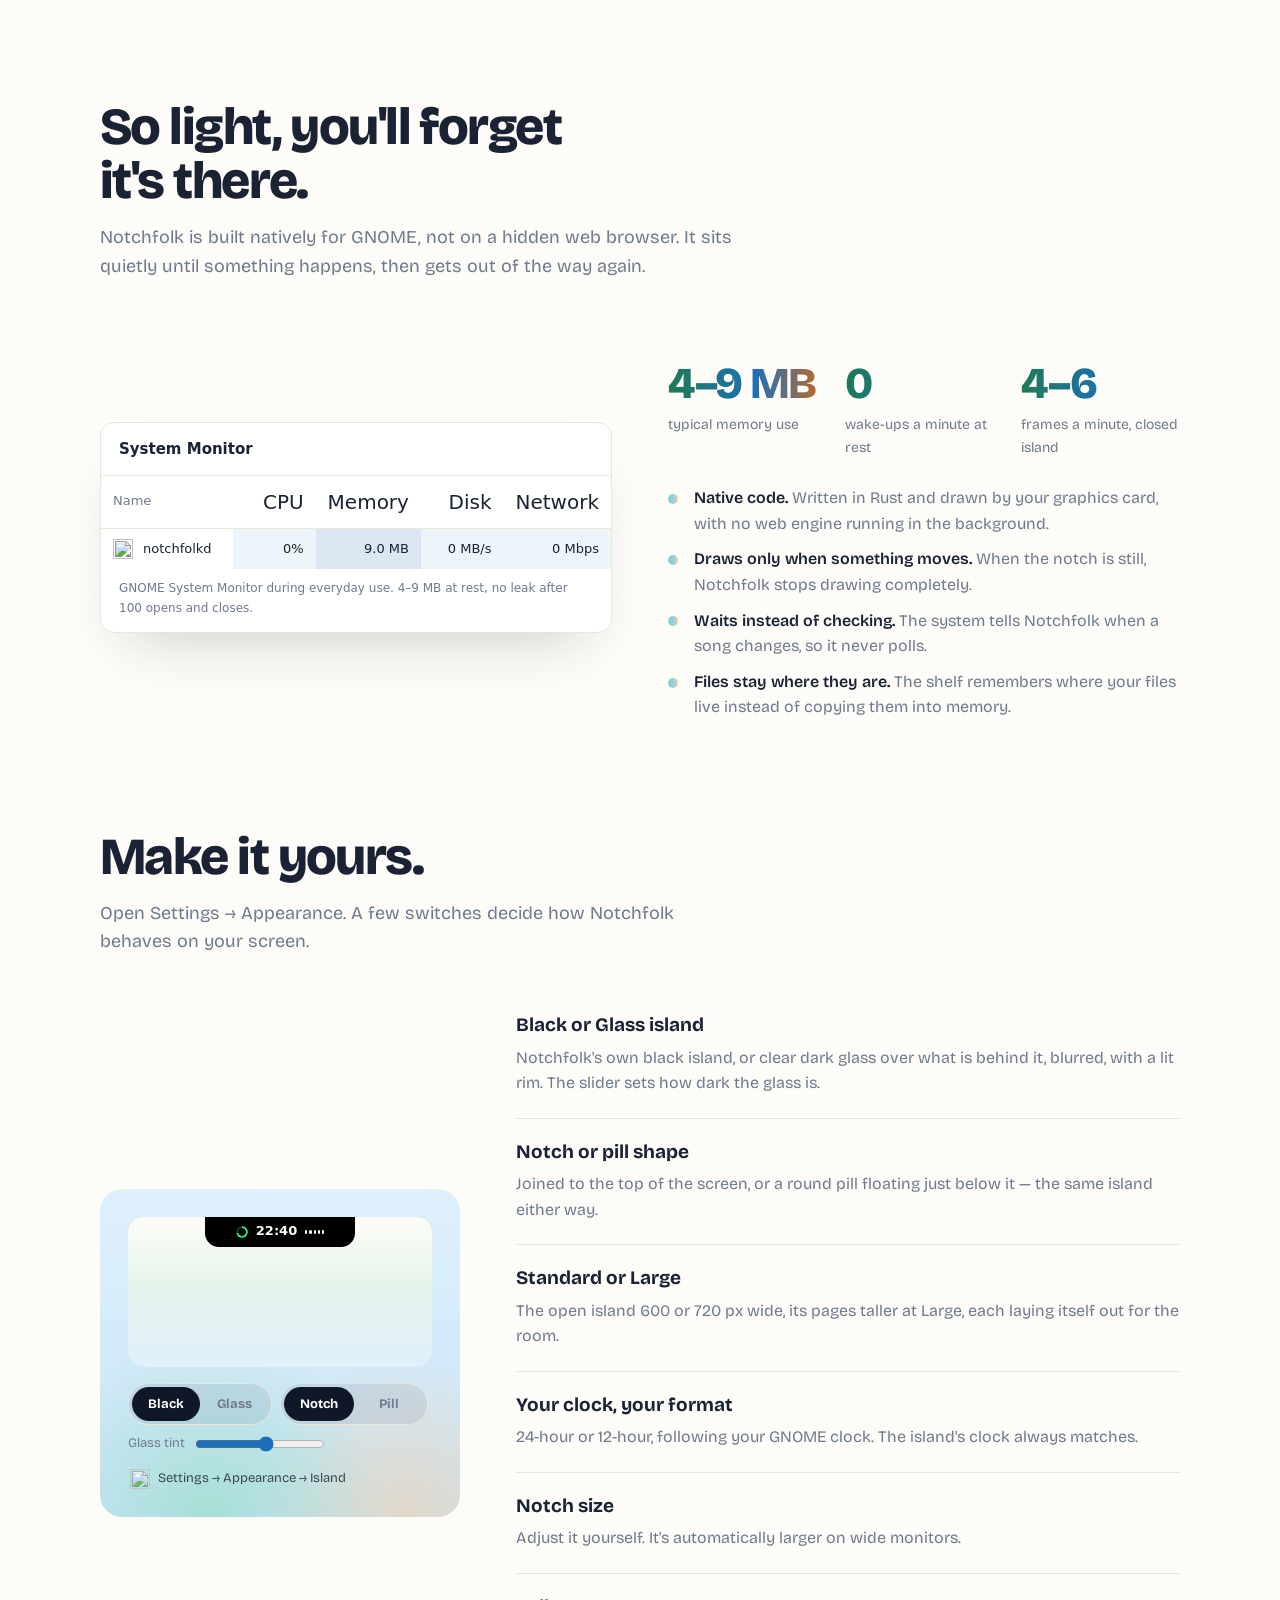
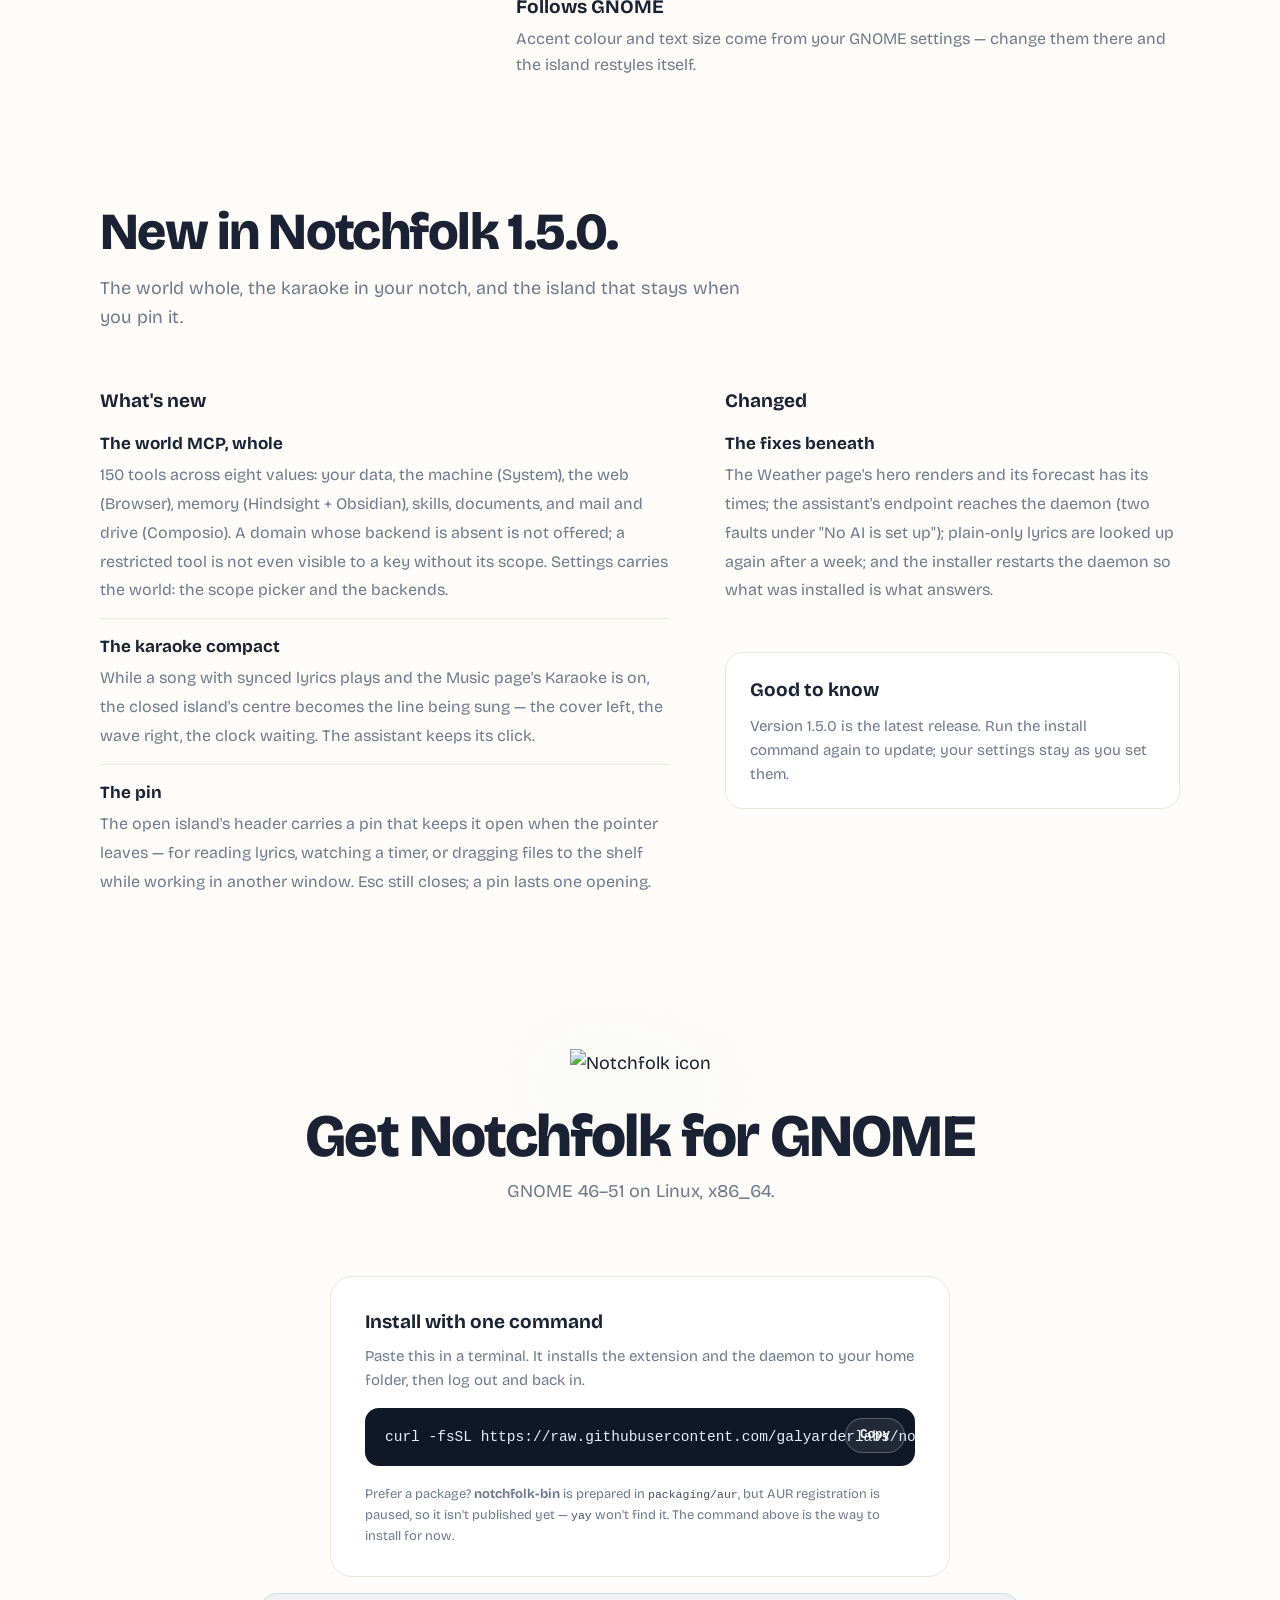
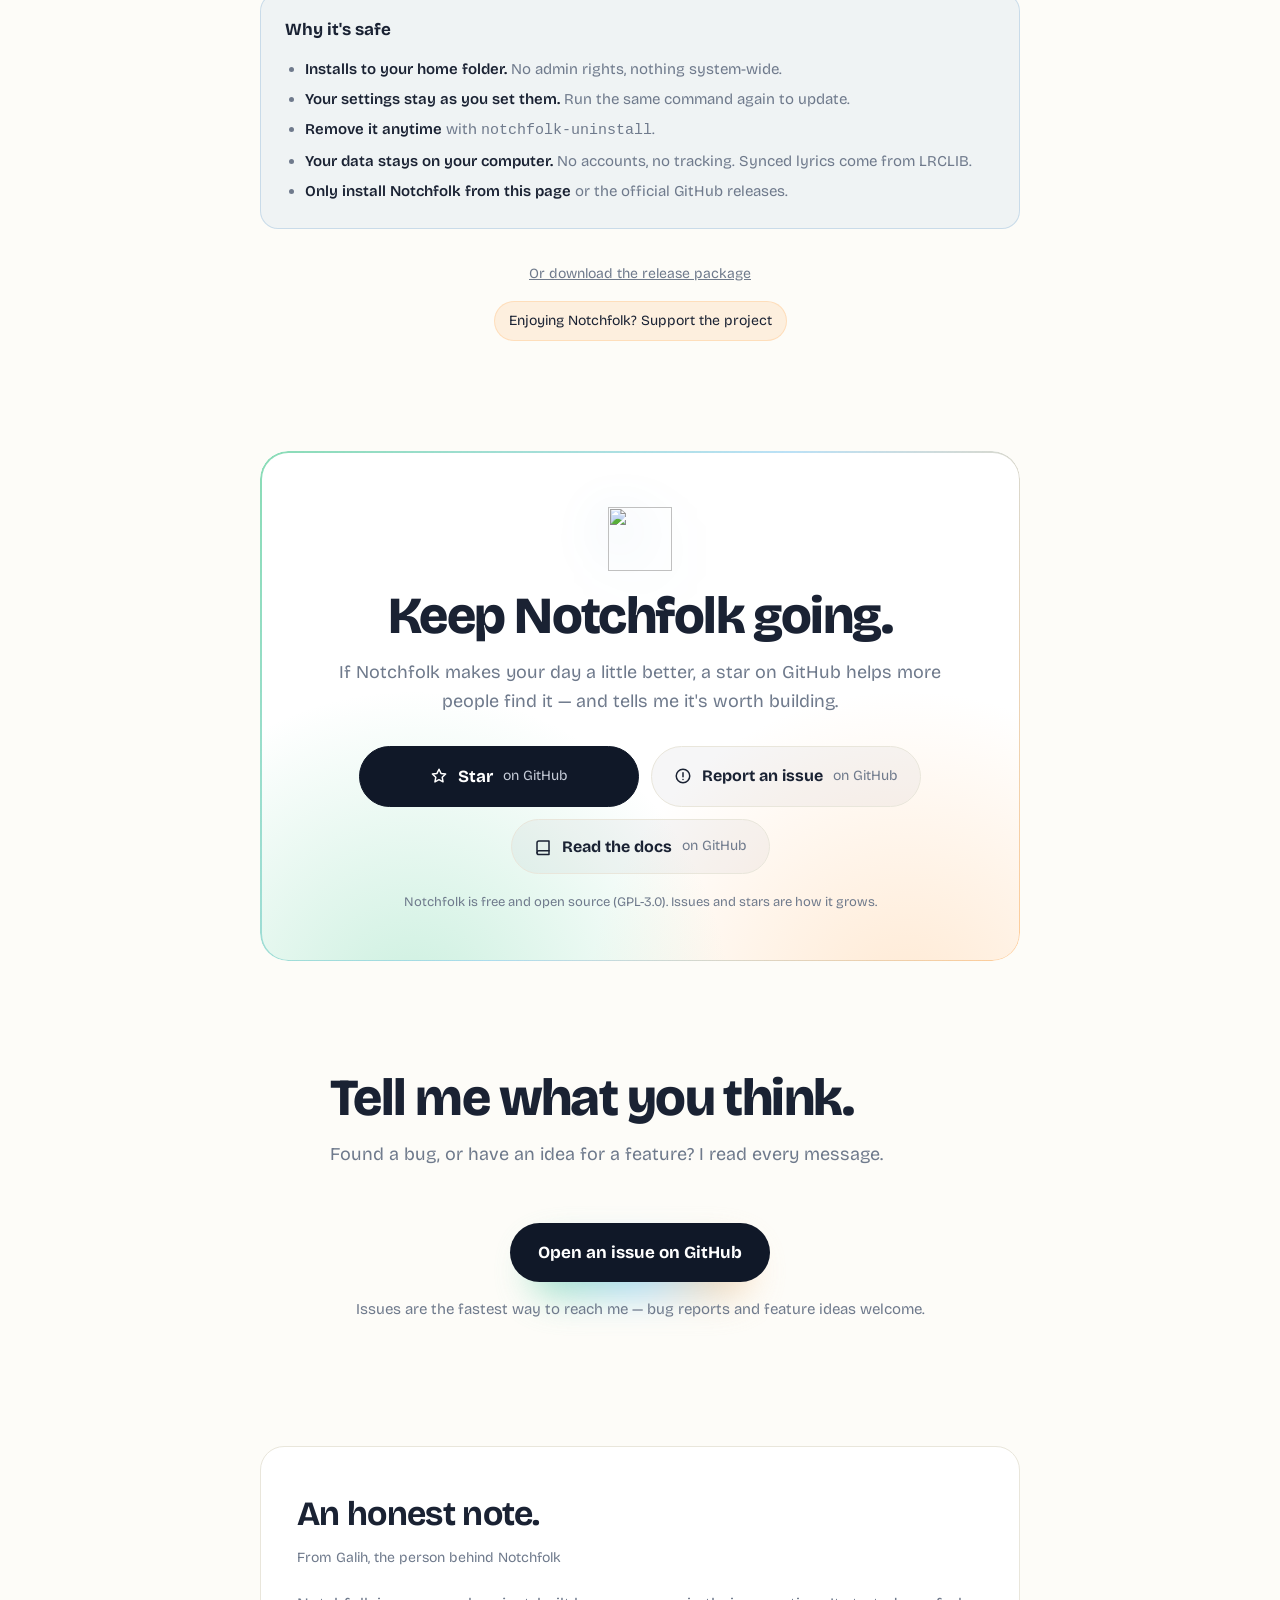
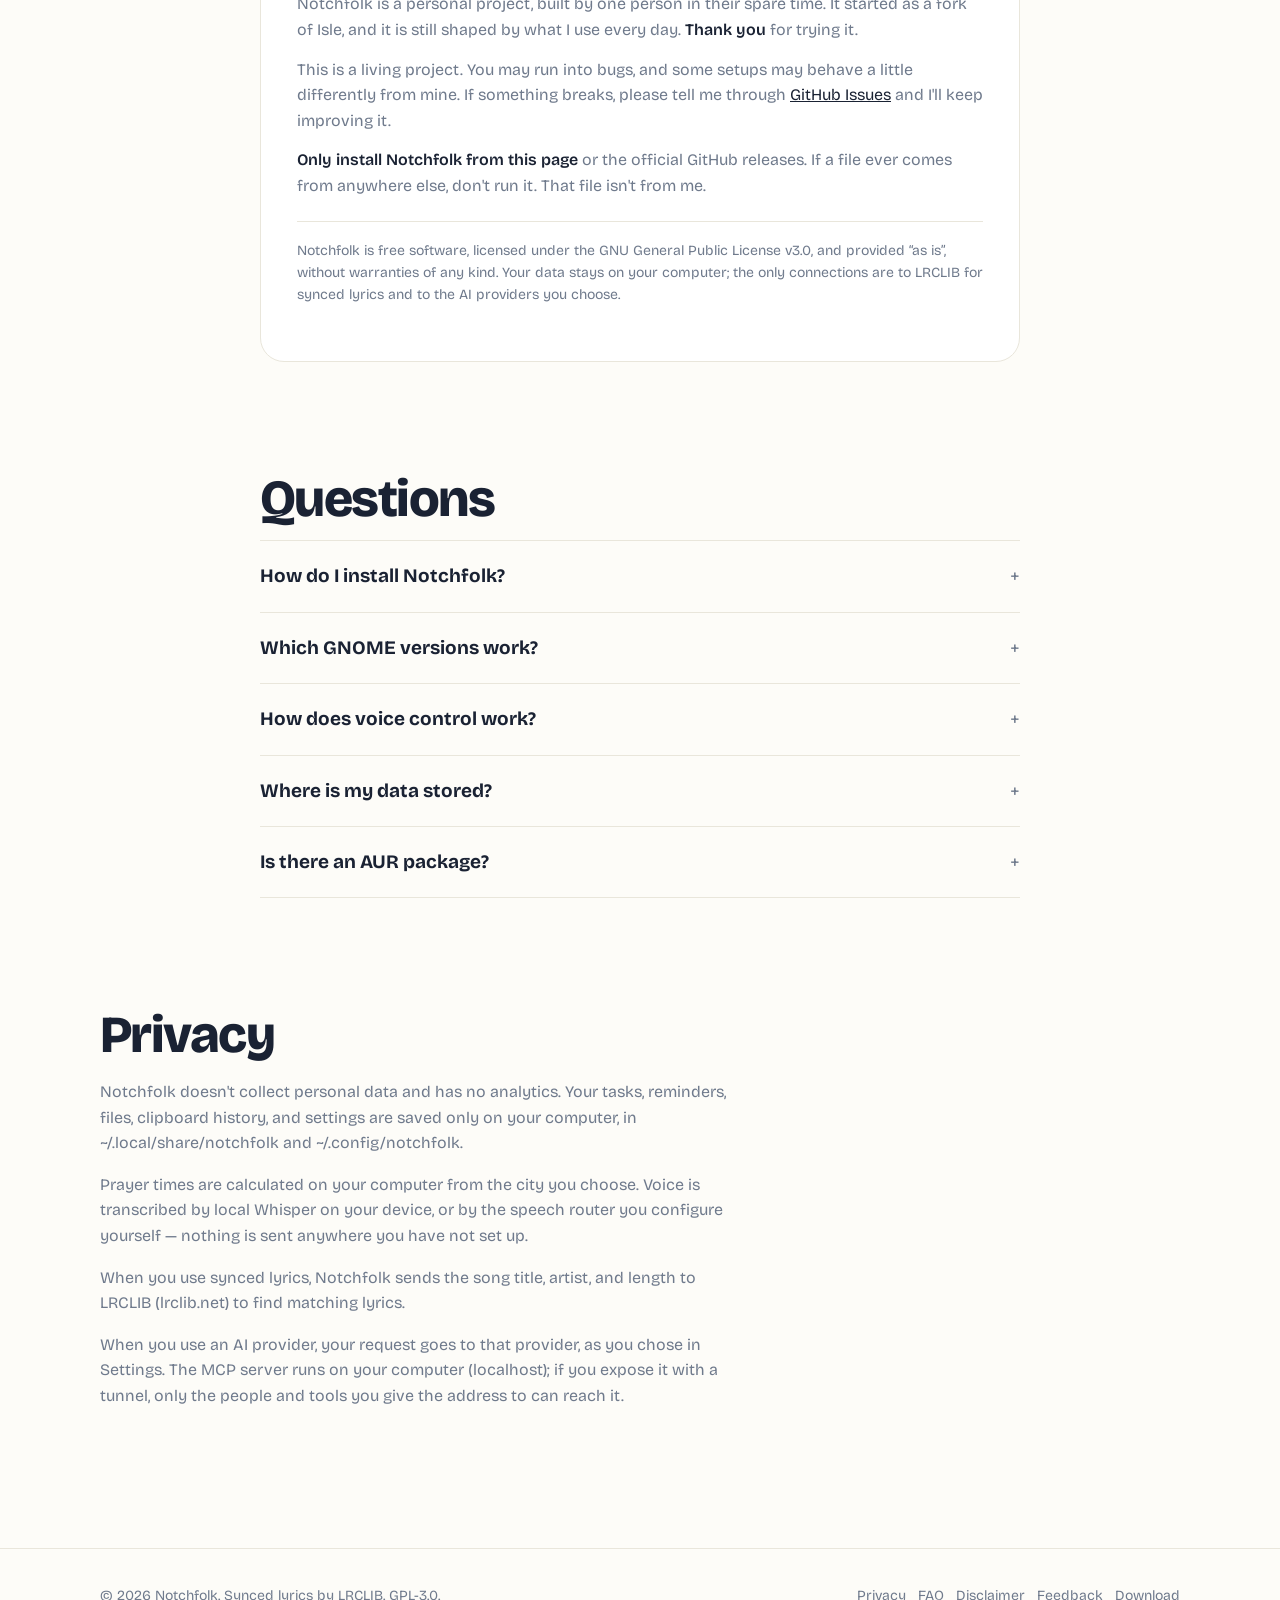
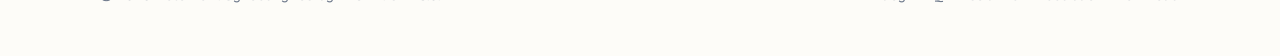
==== commit 49e57b3d: "Release 1.5.0 The world whole - 150 tools across eight values, the karaoke in the notch, and the isl" ====
--- a/docs/index.html
+++ b/docs/index.html
@@ -754,7 +754,7 @@
           Star on GitHub
         </a>
       </div>
-      <small>Version <span class="js-ver">1.4.0</span> · GPL-3.0 · GNOME 46–51</small>
+      <small>Version <span class="js-ver">1.5.0</span> · GPL-3.0 · GNOME 46–51</small>
       <span class="dl-count js-dlcount"></span>
     </div>
   </div>
@@ -1103,24 +1103,25 @@
   </section>
 
     <section id="new" class="wrap">
-    <h2 class="sec-title">New in Notchfolk 1.4.0.</h2>
-    <p class="sec-lede">The world remembers, the sky shows its hours, and the assistant's endpoint lives in Settings.</p>
+    <h2 class="sec-title">New in Notchfolk 1.5.0.</h2>
+    <p class="sec-lede">The world whole, the karaoke in your notch, and the island that stays when you pin it.</p>
     <div class="news">
       <div>
         <h3>What&apos;s new</h3>
         <ul>
-          <li><b>The world MCP: Memory whole</b><span>The Hindsight engine's 39 tools (1.3.0) now stand beside the Obsidian backend's 16 &mdash; your own vault of Markdown notes: search, read, create, update, patch and move, with create never overwriting and no delete by design. One gate for every path; offered only when a vault answers.</span></li>
-          <li><b>The Weather page, full</b><span>Choose a city in Settings, or follow the GNOME World Clock nearest your time zone. See current conditions, humidity, wind, sunrise and sunset, an hourly curve colored by forecast conditions, and five days of highs and lows. Nearby earthquakes use BMKG in Indonesia and USGS elsewhere. The page grows for what it shows, and its tab fills while open.</span></li>
+          <li><b>The world MCP, whole</b><span>150 tools across eight values: your data, the machine (System), the web (Browser), memory (Hindsight + Obsidian), skills, documents, and mail and drive (Composio). A domain whose backend is absent is not offered; a restricted tool is not even visible to a key without its scope. Settings carries the world: the scope picker and the backends.</span></li>
+          <li><b>The karaoke compact</b><span>While a song with synced lyrics plays and the Music page's Karaoke is on, the closed island's centre becomes the line being sung &mdash; the cover left, the wave right, the clock waiting. The assistant keeps its click.</span></li>
+          <li><b>The pin</b><span>The open island's header carries a pin that keeps it open when the pointer leaves &mdash; for reading lyrics, watching a timer, or dragging files to the shelf while working in another window. Esc still closes; a pin lasts one opening.</span></li>
         </ul>
       </div>
       <div>
         <h3>Changed</h3>
         <ul>
-          <li><b>One endpoint, one place</b><span>The assistant's chat and its speech share one Base URL and one API key in Settings &mdash; the key in the desktop's secret store, never a plain file. The model choices stay their own, and speech may live elsewhere when the chat rides an official provider.</span></li>
+          <li><b>The fixes beneath</b><span>The Weather page's hero renders and its forecast has its times; the assistant's endpoint reaches the daemon (two faults under "No AI is set up"); plain-only lyrics are looked up again after a week; and the installer restarts the daemon so what was installed is what answers.</span></li>
         </ul>
         <div class="news-note">
           <h3>Good to know</h3>
-          <p>Version 1.4.0 is the latest release. Run the install command again to update; your settings stay as you set them.</p>
+          <p>Version 1.5.0 is the latest release. Run the install command again to update; your settings stay as you set them.</p>
         </div>
       </div>
     </div>
@@ -1229,7 +1230,7 @@
 // ---- Download ------------------------------------------------------------------------
 // Setiap rilis baru: ubah VERSION, dan SHA256 sesuai installer yang di-upload ke GitHub.
 const DOWNLOAD_URL = "https://github.com/galyarderlabs/notchfolk/releases";
-const VERSION = "1.4.0";
+const VERSION = "1.5.0";
 document.querySelectorAll(".js-dl").forEach(a => { if (a.closest("#download")) a.href = DOWNLOAD_URL; });
 document.querySelectorAll(".js-ver").forEach(e => e.textContent = VERSION);
 
